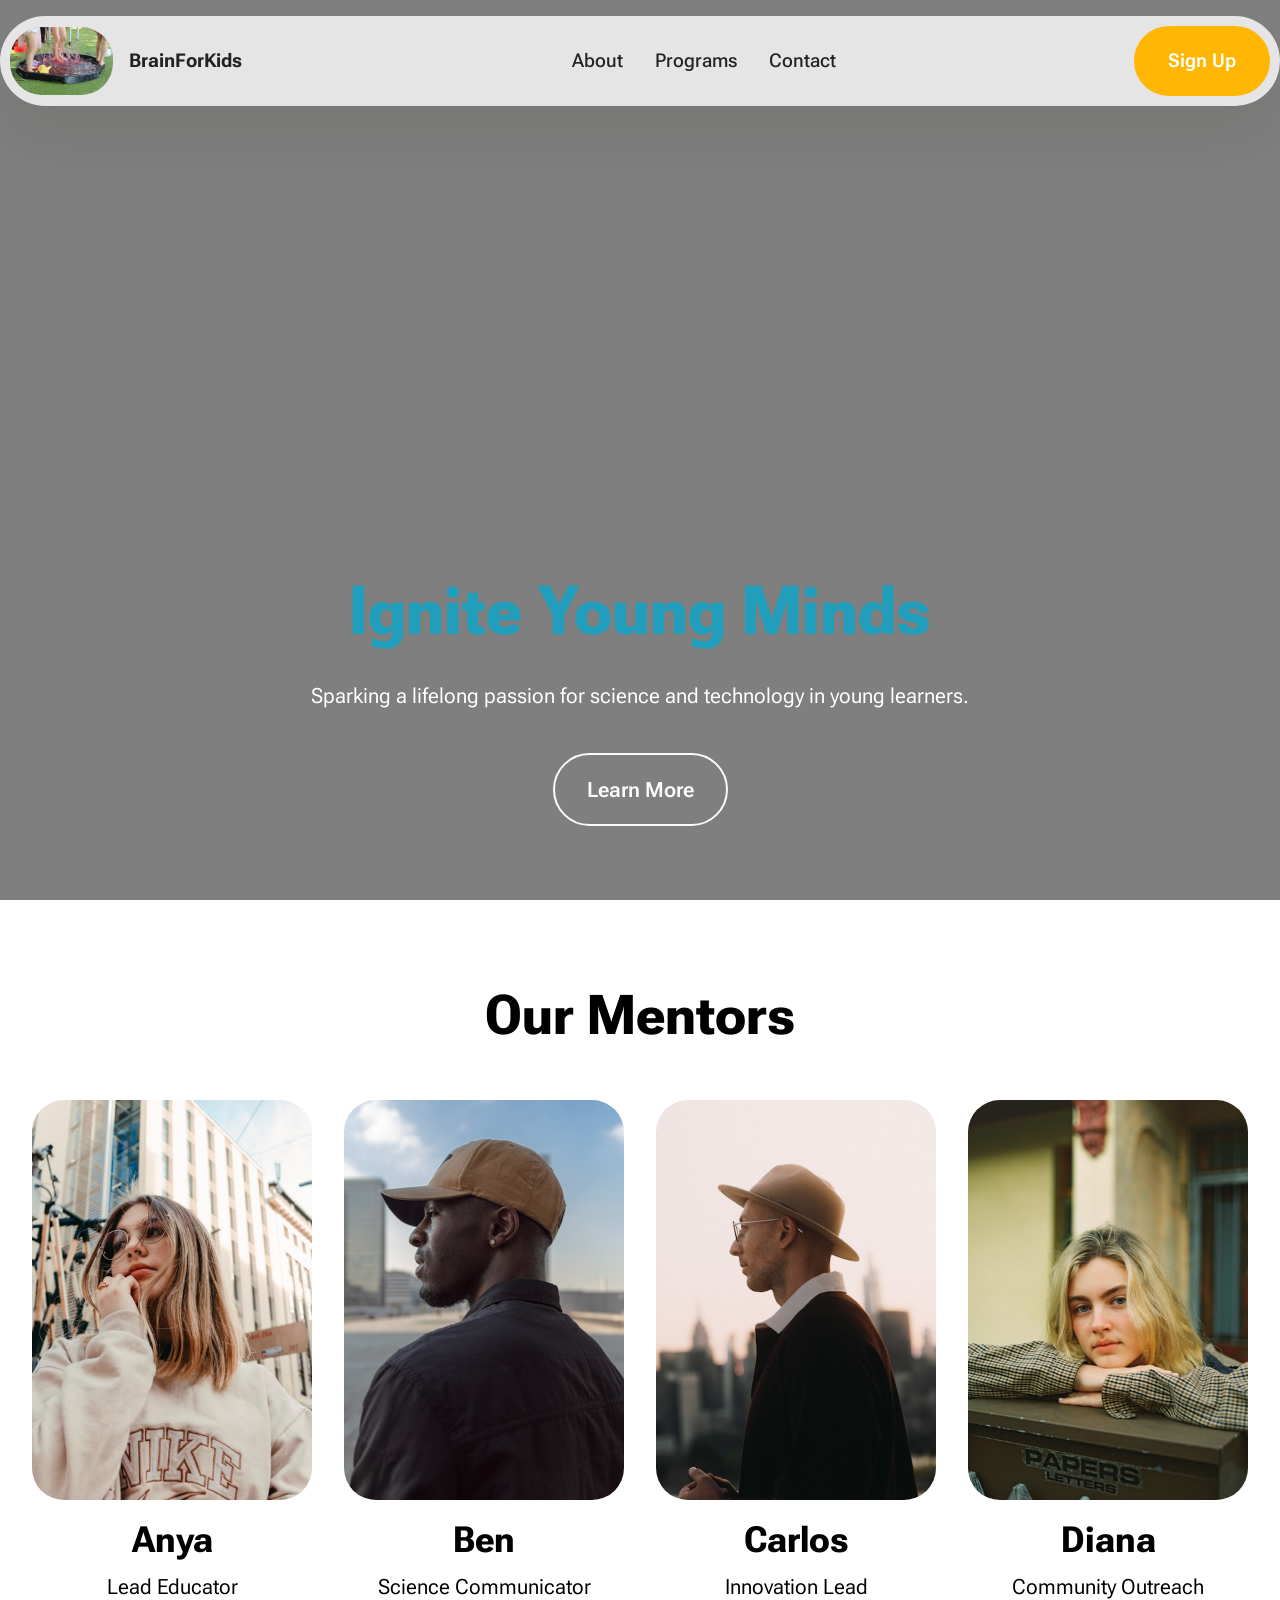
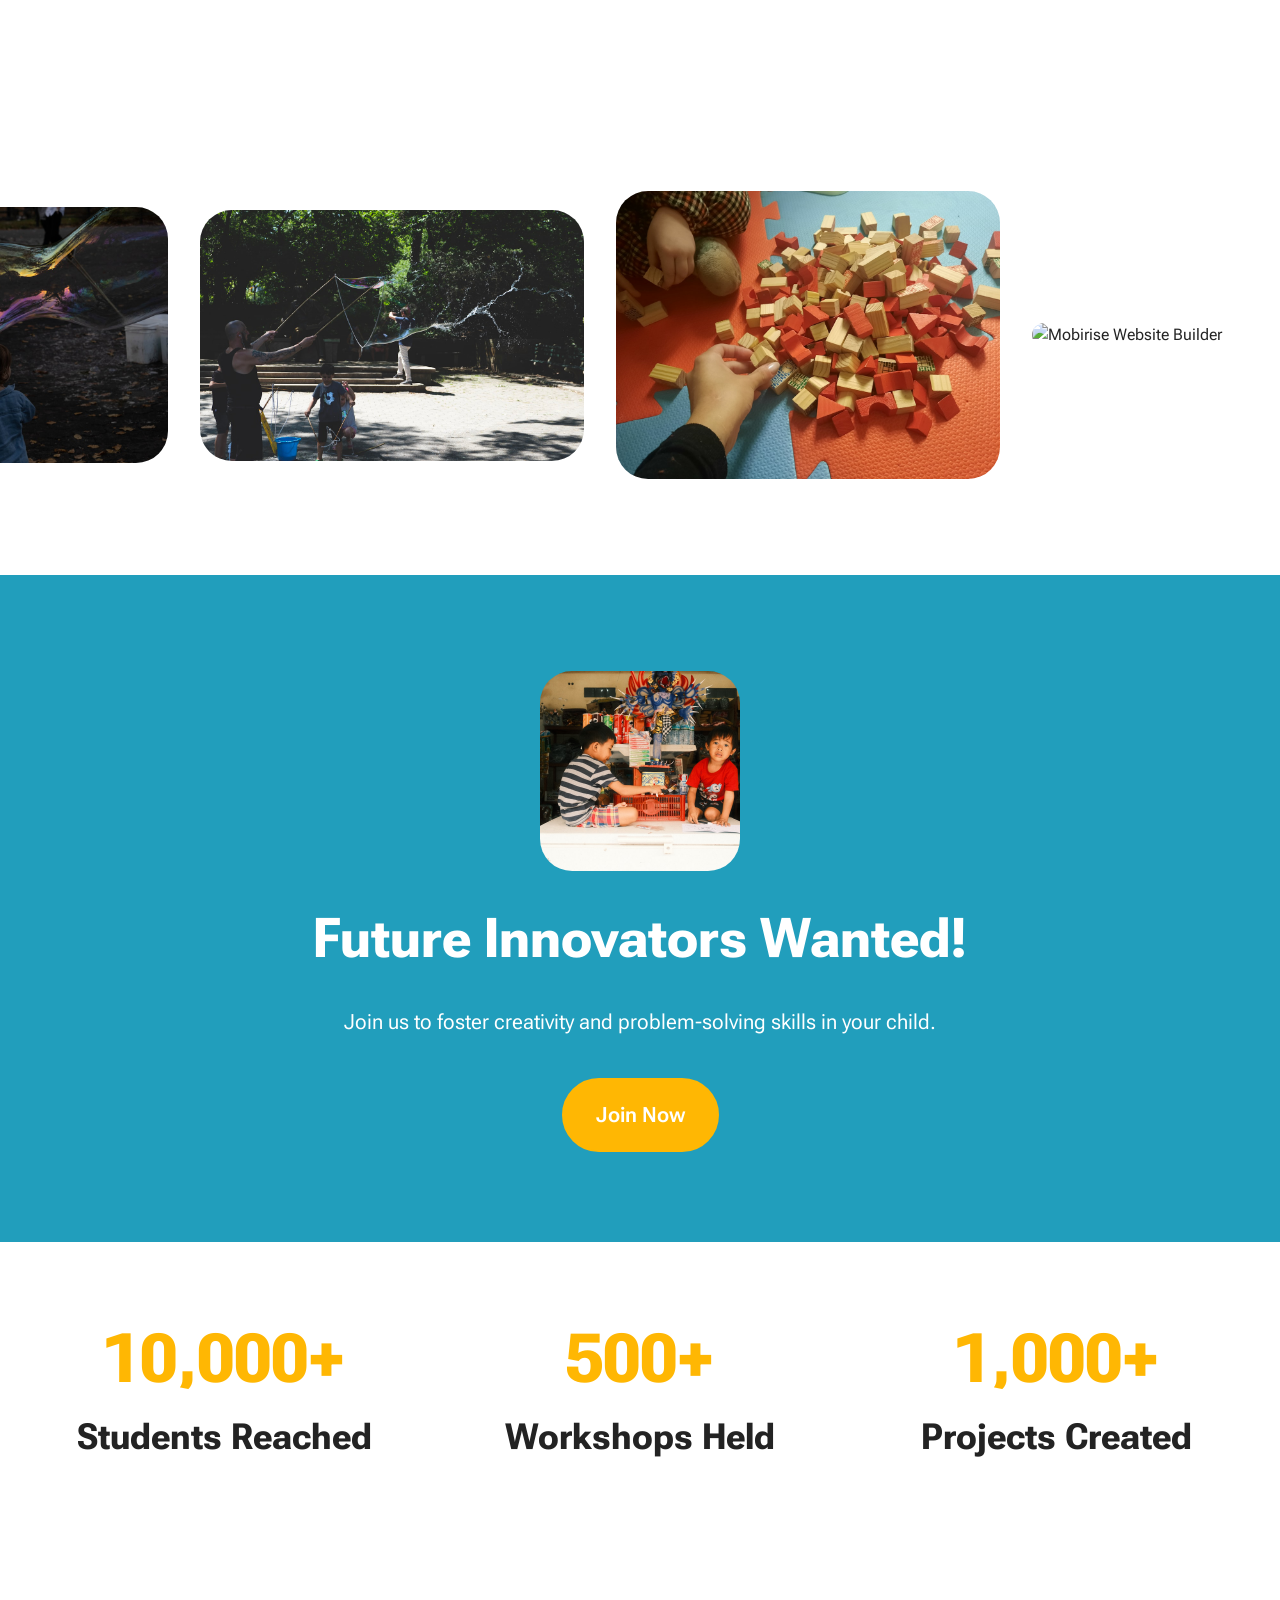
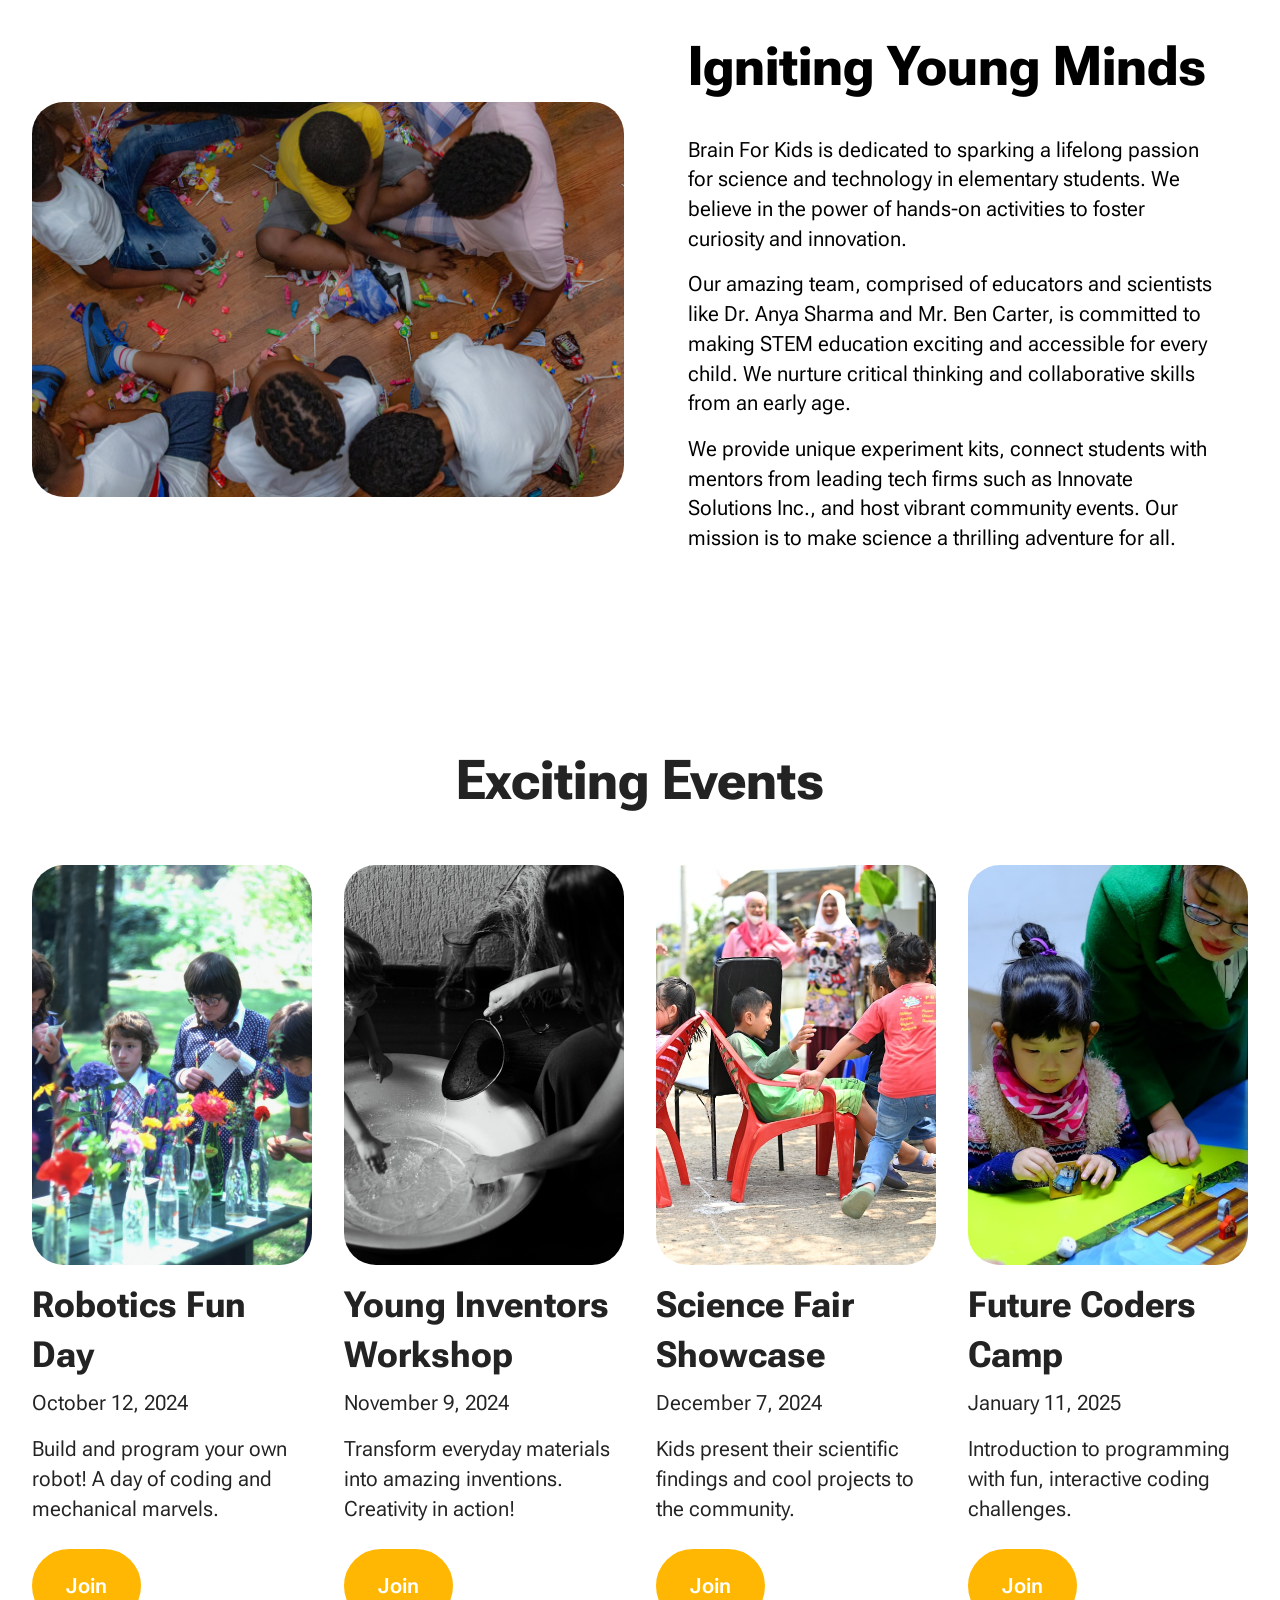
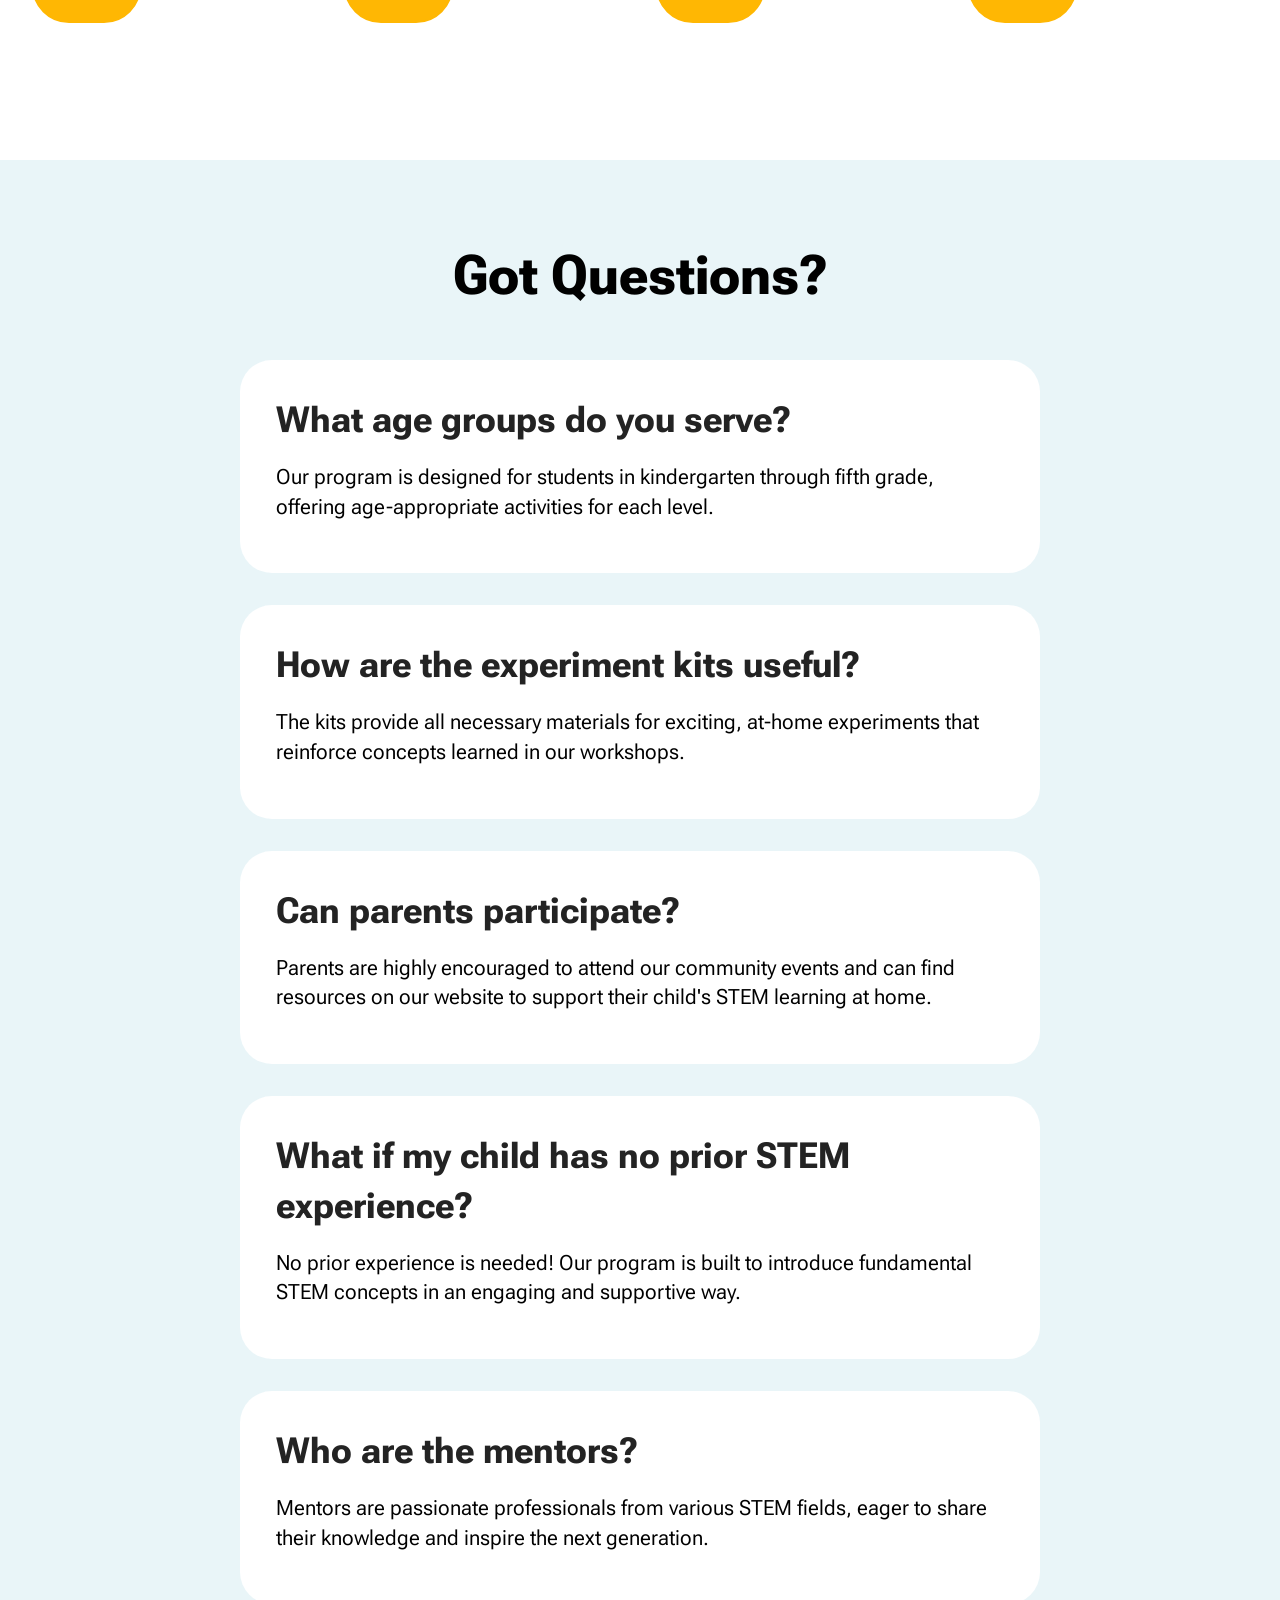
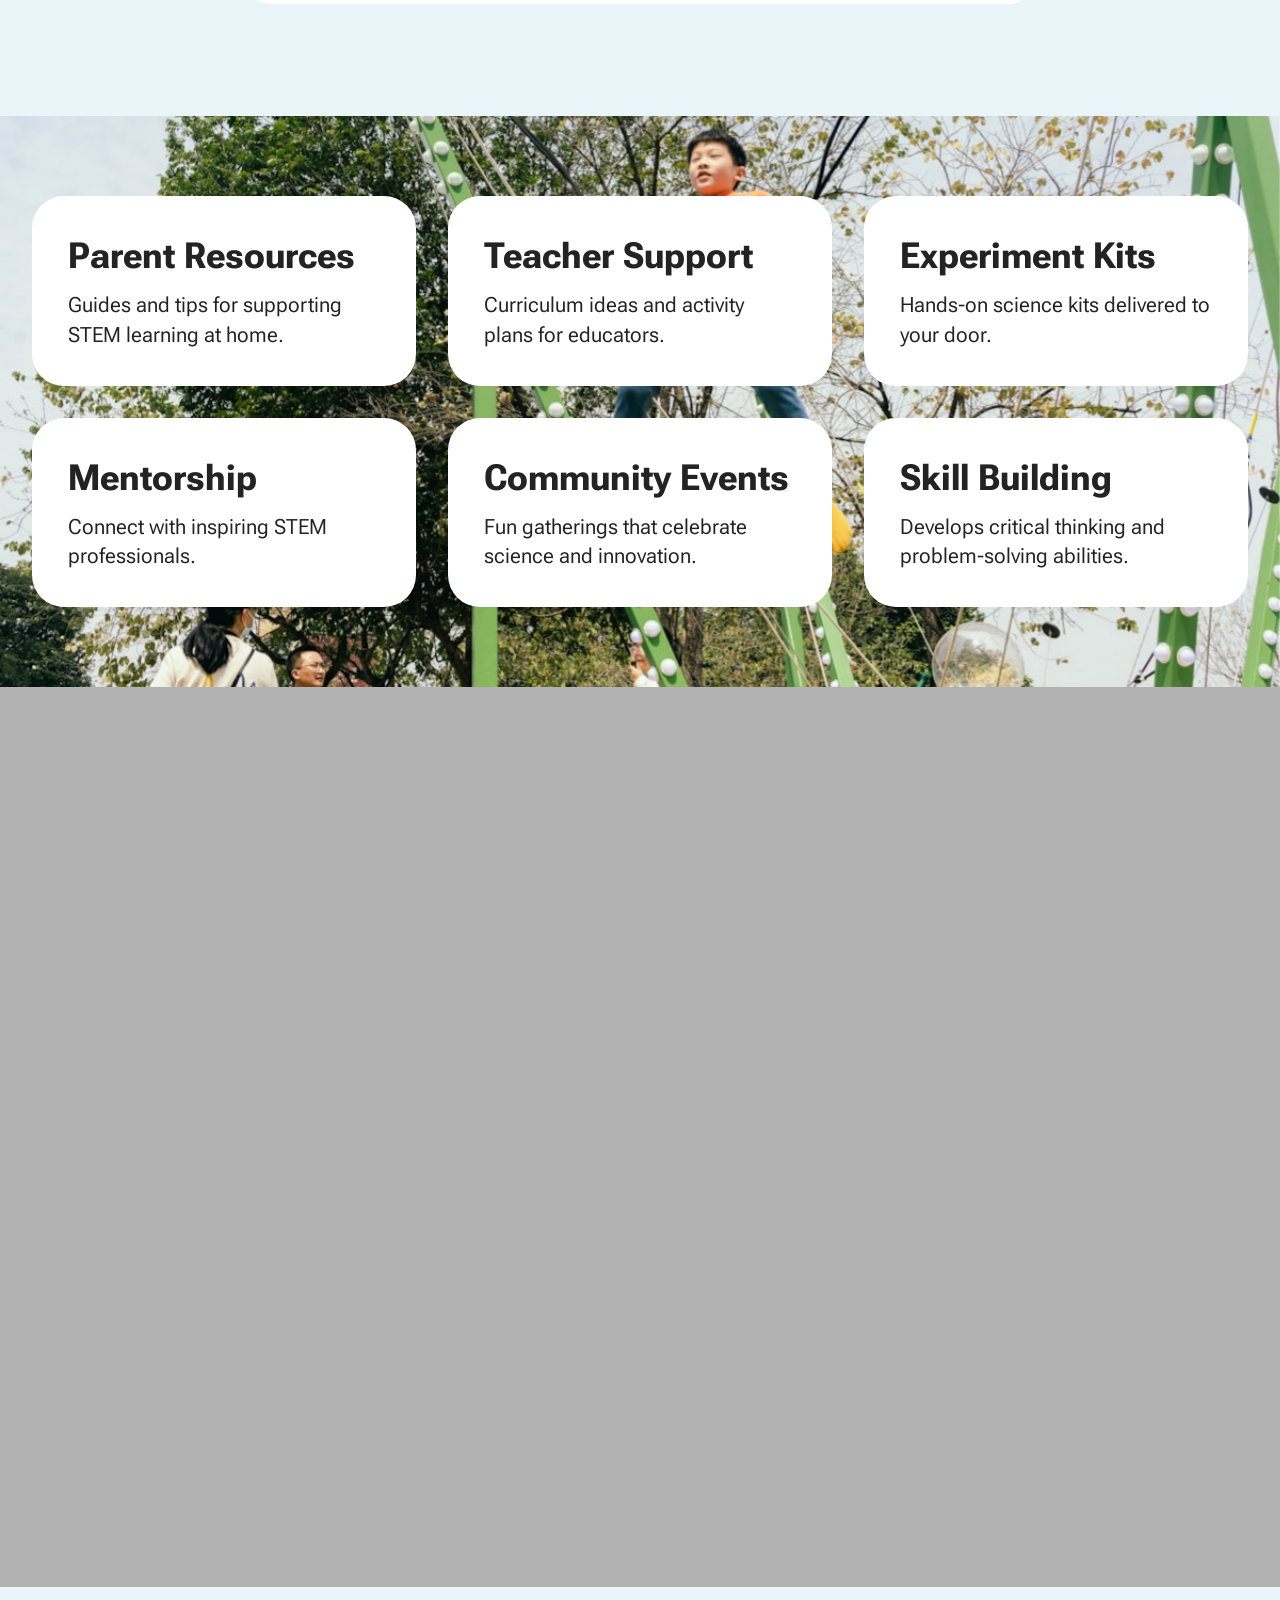
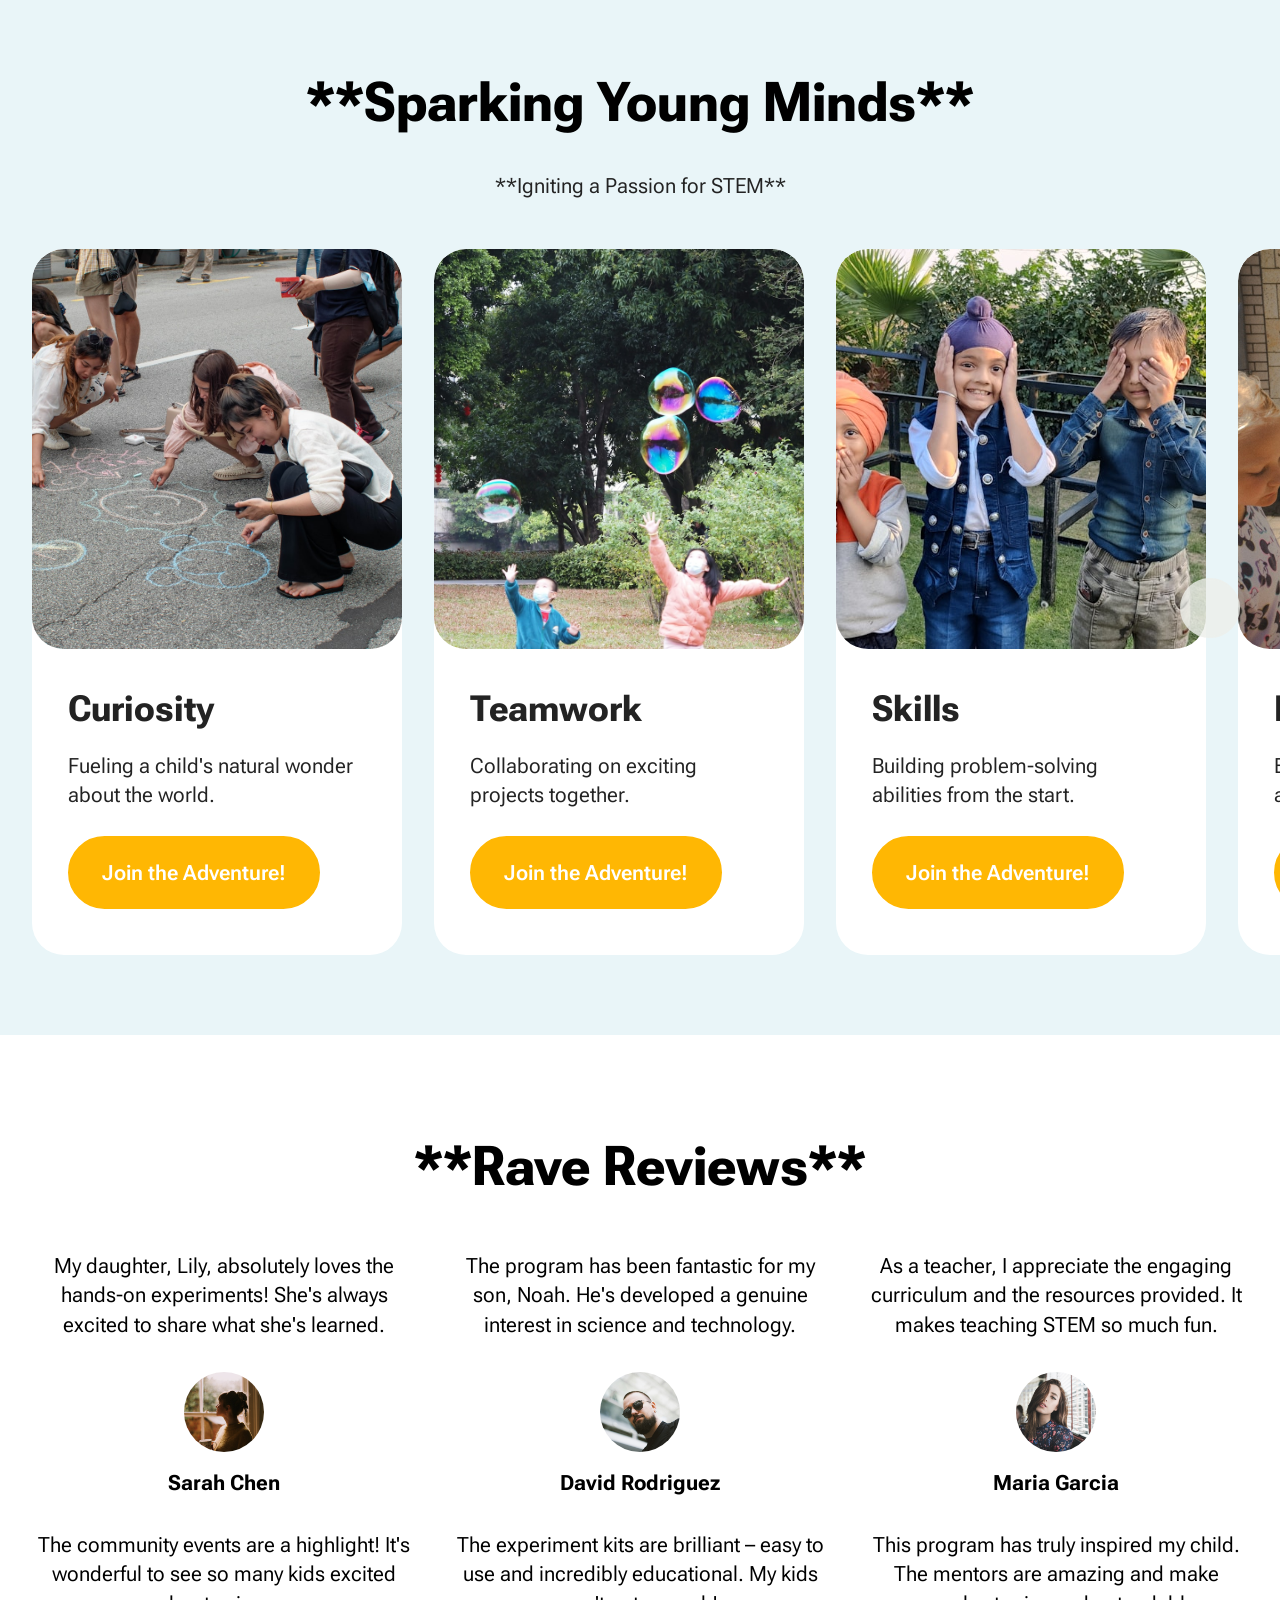
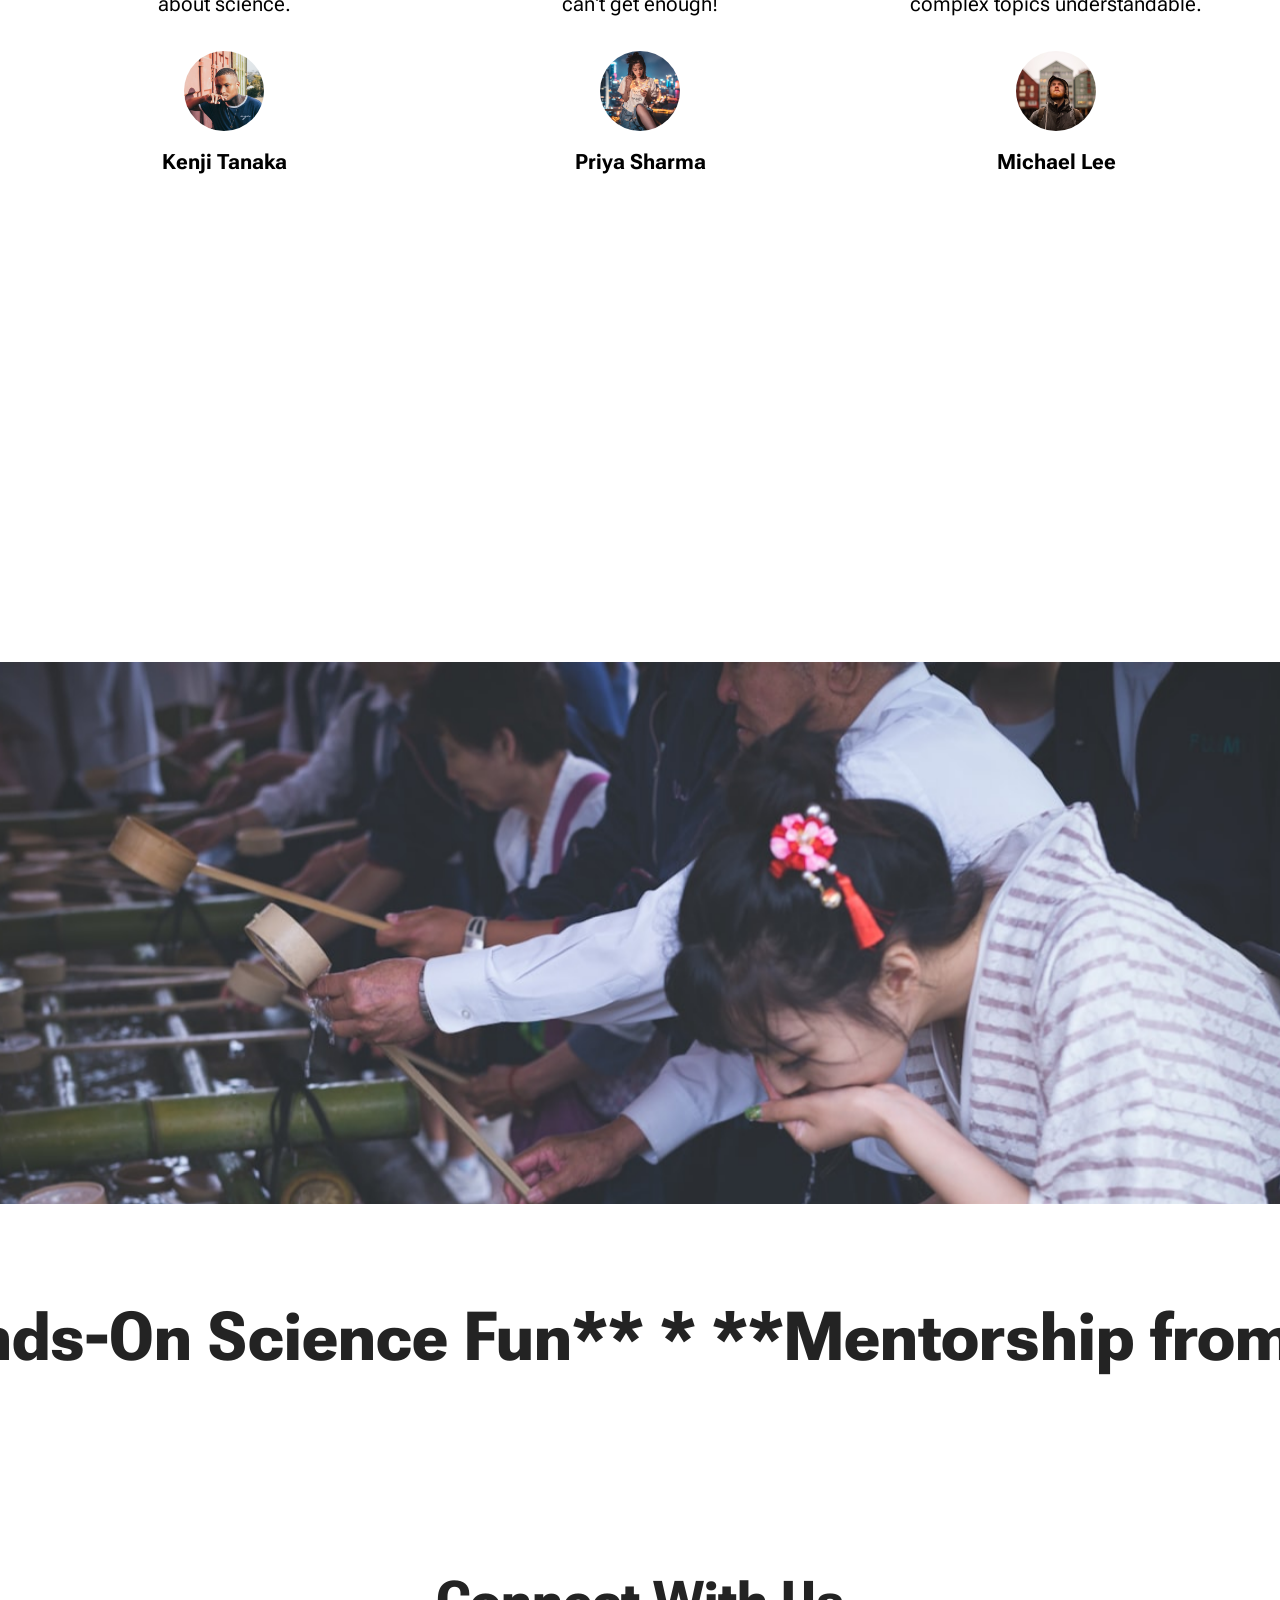
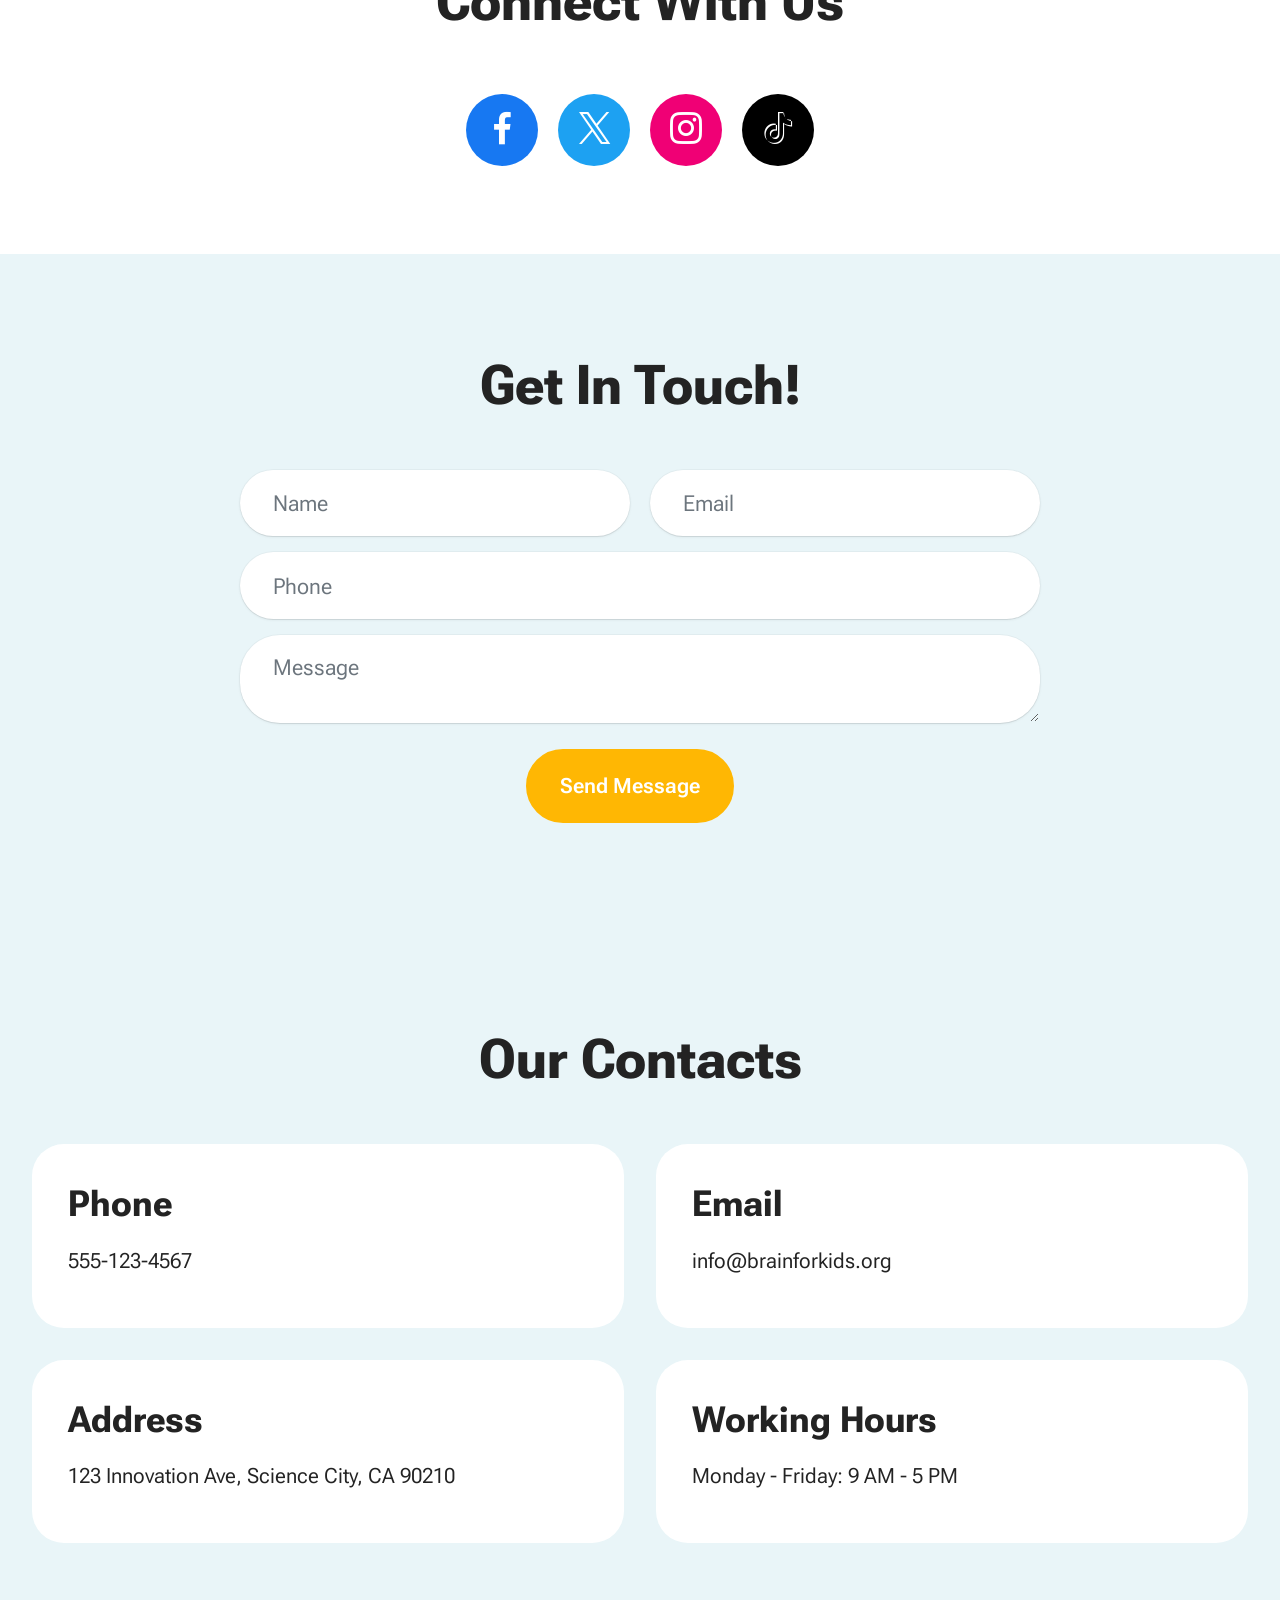
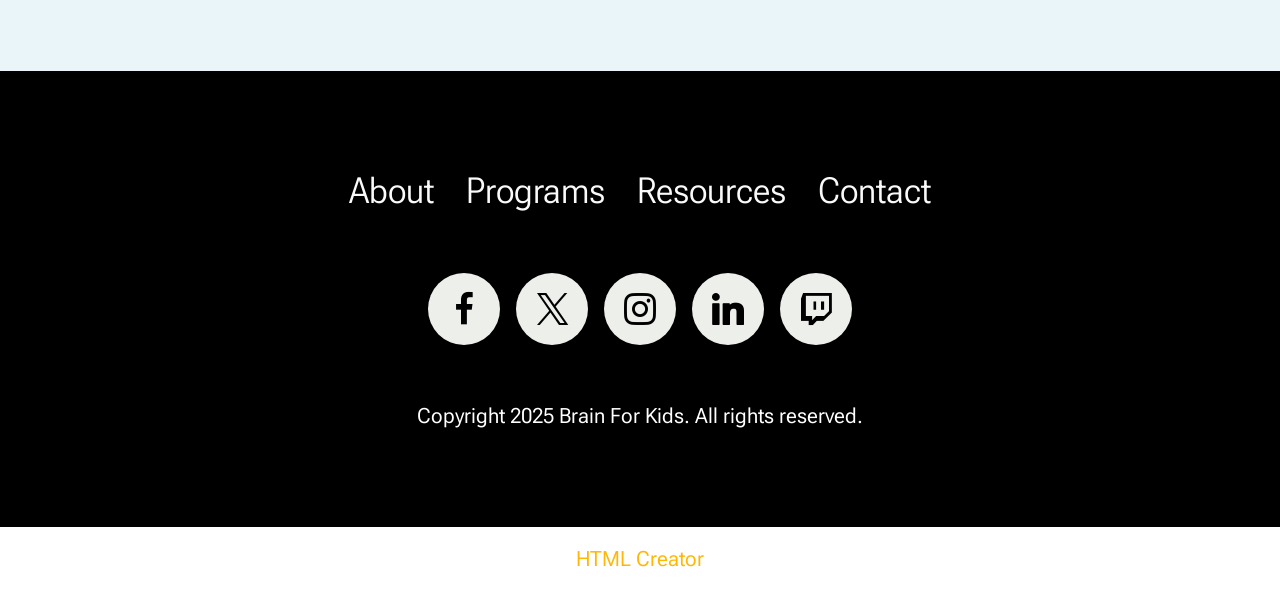
==== index.html @ 41fbe913 "Add files via upload" ====
<!DOCTYPE html>
<html  >
<head>
  <!-- Site made with Mobirise Website Builder v6.1.4, https://mobirise.com -->
  <meta charset="UTF-8">
  <meta http-equiv="X-UA-Compatible" content="IE=edge">
  <meta name="generator" content="Mobirise v6.1.4, mobirise.com">
  <meta name="viewport" content="width=device-width, initial-scale=1, minimum-scale=1">
  <link rel="shortcut icon" href="assets/images/photo-1704249087433-c26482003270.jpeg" type="image/x-icon">
  <meta name="description" content="Inspire young minds with Brain For Kids! Our nonprofit STEM program offers fun, hands-on activities and projects for elementary students. Foster curiosity, teamwork, and problem-solving skills.">
  
  
  <title>Brain For Kids: Inspiring Elementary Students with Fun STEM Programs</title>
  <link rel="stylesheet" href="assets/web/assets/mobirise-icons2/mobirise2.css">
  <link rel="stylesheet" href="assets/bootstrap/css/bootstrap.min.css">
  <link rel="stylesheet" href="assets/parallax/jarallax.css">
  <link rel="stylesheet" href="assets/dropdown/css/style.css">
  <link rel="stylesheet" href="assets/socicon/css/styles.css">
  <link rel="stylesheet" href="assets/theme/css/style.css">
  <link rel="preload" href="https://fonts.googleapis.com/css2?family=Roboto+Flex:wght@400;700&display=swap&display=swap" as="style" onload="this.onload=null;this.rel='stylesheet'">
  <noscript><link rel="stylesheet" href="https://fonts.googleapis.com/css2?family=Roboto+Flex:wght@400;700&display=swap&display=swap"></noscript>
  <link rel="preload" as="style" href="assets/mobirise/css/mbr-additional.css?v=WpdxeW"><link rel="stylesheet" href="assets/mobirise/css/mbr-additional.css?v=WpdxeW" type="text/css">

  
  
  
</head>
<body>
  
  <section data-bs-version="5.1" class="menu menu2 cid-uXuzNMG8Po" once="menu" id="menu-5-uXuzNMG8Po">
	

	<nav class="navbar navbar-dropdown navbar-fixed-top navbar-expand-lg">
		<div class="container">
			<div class="navbar-brand">
				<span class="navbar-logo">
					<a href="https://mobiri.se">
						<img src="assets/images/photo-1704249087433-c26482003270.jpeg" alt="Mobirise Website Builder" style="height: 4.3rem;">
					</a>
				</span>
				<span class="navbar-caption-wrap"><a class="navbar-caption text-black display-4" href="https://mobiri.se">BrainForKids</a></span>
			</div>
			<button class="navbar-toggler" type="button" data-toggle="collapse" data-bs-toggle="collapse" data-target="#navbarSupportedContent" data-bs-target="#navbarSupportedContent" aria-controls="navbarNavAltMarkup" aria-expanded="false" aria-label="Toggle navigation">
				<div class="hamburger">
					<span></span>
					<span></span>
					<span></span>
					<span></span>
				</div>
			</button>
			<div class="collapse navbar-collapse" id="navbarSupportedContent">
				<ul class="navbar-nav nav-dropdown" data-app-modern-menu="true"><li class="nav-item">
						<a class="nav-link link text-black display-4" href="https://mobiri.se">About</a>
					</li>
					<li class="nav-item">
						<a class="nav-link link text-black display-4" href="https://mobiri.se" aria-expanded="false">Programs</a>
					</li>
					<li class="nav-item">
						<a class="nav-link link text-black display-4" href="https://mobiri.se">Contact</a>
					</li></ul>
				
				<div class="navbar-buttons mbr-section-btn">
					<a class="btn btn-primary display-4" href="https://mobiri.se">Sign Up</a>
				</div>
			</div>
		</div>
	</nav>
</section>

<section data-bs-version="5.1" class="header18 cid-uXuzNMHhNg mbr-fullscreen" data-bg-video="https://www.youtube.com/embed/a-SPYPAedCA?autoplay=1&amp;loop=1&amp;playlist=a-SPYPAedCA&amp;t=20&amp;mute=1&amp;playsinline=1&amp;controls=0&amp;showinfo=0&amp;autohide=1&amp;allowfullscreen=true&amp;mode=transparent" id="hero-16-uXuzNMHhNg">
  

  <div class="mbr-overlay" style="opacity: 0.5; background-color: rgb(0, 0, 0);"></div>
  <div class="container-fluid">
    <div class="row">
      <div class="content-wrap col-12 col-md-12">
        <h1 class="mbr-section-title mbr-fonts-style mbr-white mb-4 display-1">
          <strong>Ignite Young Minds</strong>
        </h1>
        
        <p class="mbr-fonts-style mbr-text mbr-white mb-4 display-7">Sparking a lifelong passion for science and technology in young learners.</p>
        <div class="mbr-section-btn">
          <a class="btn btn-white-outline display-7" href="https://mobiri.se">Learn More</a>
        </div>
      </div>
    </div>
  </div>
</section>

<section data-bs-version="5.1" class="people03 cid-uXuzNMHZKq" id="team-1-uXuzNMHZKq">
    
    
    <div class="container-fluid">
        <div class="row justify-content-center">
            <div class="col-12 content-head">
                <div class="mbr-section-head mb-5">
                    <h4 class="mbr-section-title mbr-fonts-style align-center mb-0 display-2">
                        <strong>Our Mentors</strong>
                    </h4>
                    
                </div>
            </div>
        </div>
        <div class="row">
            <div class="item features-image col-12 col-md-6 col-lg-3">
                <div class="item-wrapper">
                    <div class="item-img mb-3">
                        <img src="assets/images/photo-1653953893860-b8f756596132.jpeg" alt="Mobirise Website Builder" title="">
                    </div>
                    <div class="item-content align-left">
                        <h5 class="item-title mbr-fonts-style display-5">
                            <strong>Anya</strong>
                        </h5>
                        <h6 class="item-subtitle mbr-fonts-style mb-3 display-7">Lead Educator</h6>
                        
                    </div>
                    
                </div>
            </div>
            <div class="item features-image col-12 col-md-6 col-lg-3">
                <div class="item-wrapper">
                    <div class="item-img mb-3">
                        <img src="assets/images/photo-1575846171058-979e0c211b54.jpeg" alt="Mobirise Website Builder" title="">
                    </div>
                    <div class="item-content align-left">
                        <h5 class="item-title mbr-fonts-style display-5">
                            <strong>Ben</strong>
                        </h5>
                        <h6 class="item-subtitle mbr-fonts-style mb-3 display-7">Science Communicator</h6>
                        
                    </div>
                    
                </div>
            </div>
            <div class="item features-image col-12 col-md-6 col-lg-3">
                <div class="item-wrapper">
                    <div class="item-img mb-3">
                        <img src="assets/images/photo-1658335786123-b4b2b56a8c1d.jpeg" alt="Mobirise Website Builder" title="">
                    </div>
                    <div class="item-content align-left">
                        <h5 class="item-title mbr-fonts-style display-5">
                            <strong>Carlos</strong>
                        </h5>
                        <h6 class="item-subtitle mbr-fonts-style mb-3 display-7">Innovation Lead</h6>
                        
                    </div>
                    
                </div>
            </div>
            <div class="item features-image col-12 col-md-6 col-lg-3">
                <div class="item-wrapper">
                    <div class="item-img mb-3">
                       <img src="assets/images/photo-1564972379941-fde999e14945.jpeg" alt="Mobirise Website Builder" title="" data-slide-to="3" data-bs-slide-to="3">
                    </div>
                    <div class="item-content align-left">
                        <h5 class="item-title mbr-fonts-style display-5">
                            <strong>Diana</strong>
                        </h5>
                        <h6 class="item-subtitle mbr-fonts-style mb-3 display-7">Community Outreach</h6>
                        
                    </div>
                    
                </div>
            </div>
        </div>
    </div>
</section>

<section data-bs-version="5.1" class="gallery07 cid-uXuzNMHMR7" id="gallery-14-uXuzNMHMR7">
  
  
  <div class="container-fluid gallery-wrapper">
    <div class="row justify-content-center">
      <div class="col-12 content-head">
        
      </div>
    </div>
    <div class="grid-container">
      <div class="grid-container-3 moving-left" style="transform: translate3d(-200px, 0px, 0px);">
        <div class="grid-item">
          <img src="assets/images/photo-1697088634135-fffc9edbc69f.jpeg" alt="Mobirise Website Builder">
        </div>
        <div class="grid-item">
          <img src="assets/images/photo-1570976115032-cc193703a967.jpeg" alt="Mobirise Website Builder">
        </div>
        <div class="grid-item">
          <img src="assets/images/photo-1638932717348-3b8f19865301.jpeg" alt="Mobirise Website Builder">
        </div>
        <div class="grid-item">
          <img src="https://proxy.electricblaze.com/?u=https%3A%2F%2Fimages.unsplash.com%2Fphoto-1704708798460-1c34dd8de906%3Fixid%3DM3w0Mzc5fDB8MXxzZWFyY2h8MjV8fGNoaWxkcmVuJTIwZXhwZXJpbWVudGluZ3xlbnwwfDB8fHwxNzU4NTEwNzEzfDA%26ixlib%3Drb-4.1.0%26auto%3Dformat%26fit%3Dcrop%26w%3D1200%26q%3D80&e=1762560000&s=Fi2Vg64v5FOinWvj9mkDZVbQyzAbWtenkGjZkPO-_q8" alt="Mobirise Website Builder">
        </div>
      </div>
    </div>
  </div>
</section>

<section data-bs-version="5.1" class="header12 cid-uXuzNMHaOi" id="call-to-action-8-uXuzNMHaOi">
    

    
    

    <div class="text-center container">
        <div class="row mb-4 justify-content-center">
            <div class="col-12 col-md-4">
                <img src="assets/images/photo-1748518557177-fd9ffd0df1f7.jpeg" alt="Mobirise Website Builder">
            </div>
        </div>
        <div class="row justify-content-center">
            <div class="col-md-12 content-head">
                <h1 class="mbr-section-title mbr-fonts-style mb-4 display-2">
                    <strong>Future Innovators Wanted!</strong>
                </h1>
                <p class="mbr-text mbr-fonts-style mb-4 display-7">Join us to foster creativity and problem-solving skills in your child.</p>
                <div class="mbr-section-btn mt-4">
                    <a class="btn btn-primary display-7" href="https://mobiri.se">Join Now</a>
                </div>
            </div>
        </div>
    </div>
</section>

<section data-bs-version="5.1" class="features023 cid-uXuzNMH2Ro" id="metrics-1-uXuzNMH2Ro">

    

    
    
    <div class="container">
        
        <div class="row content-row justify-content-center">
            <div class="item features-without-image col-12 col-md-6 col-lg-4 item-mb">
                <div class="item-wrapper">
                    <div class="title mb-2 mb-md-3">
                        <span class="num mbr-fonts-style display-1">
                            <strong>10,000+</strong></span>
                    </div>
                    <h4 class="card-title mbr-fonts-style display-5">
                        <strong>Students Reached</strong>
                    </h4>
                    
                </div>
            </div>
            <div class="item features-without-image col-12 col-md-6 col-lg-4 item-mb">
                <div class="item-wrapper">
                    <div class="title mb-2 mb-md-3">
                        <span class="num mbr-fonts-style display-1">
                            <strong>500+</strong></span>
                    </div>
                    <h4 class="card-title mbr-fonts-style display-5">
                        <strong>Workshops Held</strong>
                    </h4>
                    
                </div>
            </div>
            <div class="item features-without-image col-12 col-md-6 col-lg-4 item-mb">
                <div class="item-wrapper">
                    <div class="title mb-2 mb-md-3">
                        <span class="num mbr-fonts-style display-1">
                            <strong>1,000+</strong></span>
                    </div>
                    <h4 class="card-title mbr-fonts-style display-5">
                        <strong>Projects Created</strong>
                    </h4>
                    
                </div>
            </div>
        </div>
    </div>
</section>

<section data-bs-version="5.1" class="article2 cid-uXuzNMHQsf" id="about-us-2-uXuzNMHQsf">
	

	
	

	<div class="container">
		<div class="row justify-content-center">
			<div class="col-12 col-md-12 col-lg-6 image-wrapper">
				<img class="w-100" src="assets/images/photo-1565425518476-3229123699c5.jpeg" alt="Mobirise Website Builder">
			</div>
			<div class="col-12 col-md-12 col-lg">
				<div class="text-wrapper align-left">
					<h1 class="mbr-section-title mbr-fonts-style mb-4 display-2">
						<strong>Igniting Young Minds</strong>
					</h1>
					<p class="mbr-text align-left mbr-fonts-style mb-3 display-7">Brain For Kids is dedicated to sparking a lifelong passion for science and technology in elementary students. We believe in the power of hands-on activities to foster curiosity and innovation.</p>

					<p class="mbr-text align-left mbr-fonts-style mb-3 display-7">Our amazing team, comprised of educators and scientists like Dr. Anya Sharma and Mr. Ben Carter, is committed to making STEM education exciting and accessible for every child. We nurture critical thinking and collaborative skills from an early age.</p>

					<p class="mbr-text align-left mbr-fonts-style mb-3 display-7">We provide unique experiment kits, connect students with mentors from leading tech firms such as Innovate Solutions Inc., and host vibrant community events. Our mission is to make science a thrilling adventure for all.</p>

					
				</div>
			</div>
		</div>
	</div>
</section>

<section data-bs-version="5.1" class="features03 cid-uXuzNMIMsg" id="events-1-uXuzNMIMsg">
  
  
  <div class="container-fluid">
    <div class="row justify-content-center mb-5">
      <div class="col-12 content-head">
        <div class="mbr-section-head">
          <h4 class="mbr-section-title mbr-fonts-style align-center mb-0 display-2">
            <strong>Exciting Events</strong>
          </h4>
          
        </div>
      </div>
    </div>
    <div class="row">
      <div class="item features-image col-12 col-md-6 col-lg-3 active">
        <div class="item-wrapper">
          <div class="item-img mb-3">
            <img src="assets/images/photo-1727518913046-375981cf1629.jpeg" alt="Mobirise Website Builder" title="">
          </div>
          <div class="item-content align-left">
            <h5 class="item-title mbr-fonts-style mt-0 mb-2 display-5">
              <strong>Robotics Fun Day</strong>
            </h5>
            <p class="mbr-text mbr-fonts-style mb-3 display-7">October 12, 2024</p>
            <p class="mbr-text mbr-fonts-style mb-3 display-7">Build and program your own robot! A day of coding and mechanical marvels.</p>
            <div class="mbr-section-btn item-footer">
              <a href="" class="btn item-btn btn-primary display-7">Join</a>
            </div>
          </div>
        </div>
      </div>
      <div class="item features-image col-12 col-md-6 col-lg-3">
        <div class="item-wrapper">
          <div class="item-img mb-3">
            <img src="assets/images/photo-1583471258268-4c1296d4e4c7.jpeg" alt="Mobirise Website Builder" title="" data-slide-to="1" data-bs-slide-to="1">
          </div>
          <div class="item-content align-left">
            <h5 class="item-title mbr-fonts-style mb-2 mt-0 display-5">
              <strong>Young Inventors Workshop</strong>
            </h5>
            <p class="mbr-text mbr-fonts-style mb-3 display-7">November 9, 2024</p>
            <p class="mbr-text mbr-fonts-style mb-3 display-7">Transform everyday materials into amazing inventions. Creativity in action!</p>
            <div class="mbr-section-btn item-footer">
              <a href="" class="btn item-btn btn-primary display-7">Join</a>
            </div>
          </div>
        </div>
      </div>
      <div class="item features-image col-12 col-md-6 col-lg-3">
        <div class="item-wrapper">
          <div class="item-img mb-3">
            <img src="assets/images/photo-1643214410415-de1976ad74ff.jpeg" alt="Mobirise Website Builder" title="" data-slide-to="2" data-bs-slide-to="2">
          </div>
          <div class="item-content align-left">
            <h5 class="item-title mbr-fonts-style mb-2 mt-0 display-5">
              <strong>Science Fair Showcase</strong>
            </h5>
            <p class="mbr-text mbr-fonts-style mb-3 display-7">December 7, 2024</p>
            <p class="mbr-text mbr-fonts-style mb-3 display-7">Kids present their scientific findings and cool projects to the community.</p>
            <div class="mbr-section-btn item-footer">
              <a href="" class="btn item-btn btn-primary display-7">Join</a>
            </div>
          </div>
        </div>
      </div>
      <div class="item features-image col-12 col-md-6 col-lg-3">
        <div class="item-wrapper">
          <div class="item-img mb-3">
            <img src="assets/images/photo-1544772711-57da9c7368fa.jpeg" alt="Mobirise Website Builder" title="" data-slide-to="2" data-bs-slide-to="2">
          </div>
          <div class="item-content align-left">
            <h5 class="item-title mbr-fonts-style mb-2 mt-0 display-5">
              <strong>Future Coders Camp</strong>
            </h5>
            <p class="mbr-text mbr-fonts-style mb-3 display-7">January 11, 2025</p>
            <p class="mbr-text mbr-fonts-style mb-3 display-7">Introduction to programming with fun, interactive coding challenges.</p>
            <div class="mbr-section-btn item-footer">
              <a href="" class="btn item-btn btn-primary display-7">Join</a>
            </div>
          </div>
        </div>
      </div>
    </div>
  </div>
</section>

<section data-bs-version="5.1" class="list05 cid-uXuzNMI1Wz" id="faq-3-uXuzNMI1Wz">
    
    <div class="container">
        <div class="col-12 mb-5 content-head">
            <h3 class="mbr-section-title mbr-fonts-style align-center mb-0 display-2">
                <strong>Got Questions?</strong>
            </h3>
            
        </div>
        <div class="row justify-content-center ">
            <div class="col-12 col-lg-8">
                <div class="item features-without-image col-12 active">
                    <div class="item-wrapper">
                        <h5 class="mbr-card-title mbr-fonts-style mt-0 mb-3 display-5">
                            <strong>What age groups do you serve?</strong></h5>
                        <p class="mbr-text mbr-fonts-style mt-0 mb-3 display-7">Our program is designed for students in kindergarten through fifth grade, offering age-appropriate activities for each level.</p>
                    </div>
                </div>
                <div class="item features-without-image col-12">
                    <div class="item-wrapper">
                        <h5 class="mbr-card-title mbr-fonts-style mt-0 mb-3 display-5">
                            <strong>How are the experiment kits useful?</strong></h5>
                        <p class="mbr-text mbr-fonts-style mt-0 mb-3 display-7">The kits provide all necessary materials for exciting, at-home experiments that reinforce concepts learned in our workshops.</p>
                    </div>
                </div>
                <div class="item features-without-image col-12">
                    <div class="item-wrapper">
                        <h5 class="mbr-card-title mbr-fonts-style mt-0 mb-3 display-5">
                            <strong>Can parents participate?</strong></h5>
                        <p class="mbr-text mbr-fonts-style mt-0 mb-3 display-7">Parents are highly encouraged to attend our community events and can find resources on our website to support their child's STEM learning at home.</p>
                    </div>
                </div>
                <div class="item features-without-image col-12">
                  <div class="item-wrapper">
                      <h5 class="mbr-card-title mbr-fonts-style mt-0 mb-3 display-5">
                          <strong>What if my child has no prior STEM experience?</strong></h5>
                      <p class="mbr-text mbr-fonts-style mt-0 mb-3 display-7">No prior experience is needed! Our program is built to introduce fundamental STEM concepts in an engaging and supportive way.</p>
                  </div>
              </div>
              <div class="item features-without-image col-12">
                <div class="item-wrapper">
                    <h5 class="mbr-card-title mbr-fonts-style mt-0 mb-3 display-5">
                        <strong>Who are the mentors?</strong></h5>
                    <p class="mbr-text mbr-fonts-style mt-0 mb-3 display-7">Mentors are passionate professionals from various STEM fields, eager to share their knowledge and inspire the next generation.</p>
                </div>
            </div>
            </div>
        </div>
    </div>
</section>

<section data-bs-version="5.1" class="features5 cid-uXuzNMILdS mbr-parallax-background" id="features-33-uXuzNMILdS">
    

    
    
    <div class="container">
        
        <div class="row">
            <div class="item features-without-image col-12 col-md-6 col-lg-4 item-mb">
                <div class="item-wrapper">
                    <div class="card-box align-left">
                        
                        <h5 class="card-title mbr-fonts-style display-5">
                            <strong>Parent Resources</strong>
                        </h5>
                        <p class="card-text mbr-fonts-style display-7">Guides and tips for supporting STEM learning at home.</p>
                        
                    </div>
                </div>
            </div>
            <div class="item features-without-image col-12 col-md-6 col-lg-4 item-mb">
                <div class="item-wrapper">
                    <div class="card-box align-left">
                        
                        <h5 class="card-title mbr-fonts-style display-5">
                            <strong>Teacher Support</strong>
                        </h5>
                        <p class="card-text mbr-fonts-style display-7">Curriculum ideas and activity plans for educators.</p>
                        
                    </div>
                </div>
            </div>
            <div class="item features-without-image col-12 col-md-6 col-lg-4 item-mb">
                <div class="item-wrapper">
                    <div class="card-box align-left">
                        
                        <h5 class="card-title mbr-fonts-style display-5">
                            <strong>Experiment Kits</strong>
                        </h5>
                        <p class="card-text mbr-fonts-style display-7">Hands-on science kits delivered to your door.</p>
                        
                    </div>
                </div>
            </div>
            <div class="item features-without-image col-12 col-md-6 col-lg-4 item-mb">
                <div class="item-wrapper">
                    <div class="card-box align-left">
                        
                        <h5 class="card-title mbr-fonts-style display-5">
                            <strong>Mentorship</strong>
                        </h5>
                        <p class="card-text mbr-fonts-style display-7">Connect with inspiring STEM professionals.</p>
                        
                    </div>
                </div>
            </div>
            <div class="item features-without-image col-12 col-md-6 col-lg-4 item-mb">
                <div class="item-wrapper">
                    <div class="card-box align-left">
                        
                        <h5 class="card-title mbr-fonts-style display-5">
                            <strong>Community Events</strong>
                        </h5>
                        <p class="card-text mbr-fonts-style display-7">Fun gatherings that celebrate science and innovation.</p>
                        
                    </div>
                </div>
            </div>
            <div class="item features-without-image col-12 col-md-6 col-lg-4 item-mb">
                <div class="item-wrapper">
                    <div class="card-box align-left">
                        
                        <h5 class="card-title mbr-fonts-style display-5">
                            <strong>Skill Building</strong>
                        </h5>
                        <p class="card-text mbr-fonts-style display-7">Develops critical thinking and problem-solving abilities.</p>
                        
                    </div>
                </div>
            </div>
        </div>
    </div>
</section>

<section data-bs-version="5.1" class="header18 cid-uXuzNMIly0 mbr-fullscreen" data-bg-video="https://www.youtube.com/embed/LuvaQXZscUc?autoplay=1&amp;loop=1&amp;playlist=LuvaQXZscUc&amp;t=20&amp;mute=1&amp;playsinline=1&amp;controls=0&amp;showinfo=0&amp;autohide=1&amp;allowfullscreen=true&amp;mode=transparent" id="video-5-uXuzNMIly0">
  

  <div class="mbr-overlay" style="opacity: 0.3; background-color: rgb(0, 0, 0);"></div>
  <div class="container-fluid">
    <div class="row">
    </div>
  </div>
</section>

<section data-bs-version="5.1" class="features017 mbr-embla cid-uXuzNMI5mP" id="features-17-uXuzNMI5mP">
    
    
    <div class="position-relative">
        <div class="container-fluid">
            <div class="row justify-content-center">
                <div class="col-12 content-head">
                    <div class="mbr-section-head mb-5">
                        <h4 class="mbr-section-title mbr-fonts-style align-center mb-0 display-2">
                            <strong>**Sparking Young Minds**</strong>
                        </h4>
                        <h5 class="mbr-section-subtitle mbr-fonts-style align-center mb-0 mt-4 display-7">**Igniting a Passion for STEM**</h5>
                    </div>
                </div>
            </div>
        </div>

        <div class="embla" data-skip-snaps="true" data-align="center" data-contain-scroll="trimSnaps" data-auto-play-interval="5" data-draggable="true">
            <div class="embla__viewport container-fluid">
                <div class="embla__container">
                    <div class="embla__slide slider-image item active" style="margin-left: 1rem; margin-right: 1rem;">
                        <div class="slide-content">
                            <div class="item-img">
                                <div class="item-wrapper">
                                    <img src="assets/images/photo-1693626338342-9d0eb28a6b35.jpeg" alt="Mobirise Website Builder" title="" data-slide-to="1" data-bs-slide-to="1">
                                </div>
                            </div>
                            <div class="item-content">
                                <h5 class="item-title mbr-fonts-style display-5">
                                    <strong>Curiosity</strong>
                                </h5>
                                
                                <p class="mbr-text mbr-fonts-style mt-3 display-7">Fueling a child's natural wonder about the world.</p>
                            </div>

                            <div class="mbr-section-btn item-footer mt-2">
                                <a href="" class="btn item-btn btn-primary display-7" target="_blank">Join the Adventure!</a>
                            </div>
                        </div>
                    </div>
                    <div class="embla__slide slider-image item" style="margin-left: 1rem; margin-right: 1rem;">
                        <div class="slide-content">
                            <div class="item-img">
                                <div class="item-wrapper">
                                    <img src="assets/images/photo-1676292510113-4d583a34d005.jpeg" alt="Mobirise Website Builder" title="" data-slide-to="2" data-bs-slide-to="2">
                                </div>
                            </div>
                            <div class="item-content">
                                <h5 class="item-title mbr-fonts-style display-5">
                                    <strong>Teamwork</strong>
                                </h5>
                                
                                <p class="mbr-text mbr-fonts-style mt-3 display-7">Collaborating on exciting projects together.</p>
                            </div>
                            <div class="mbr-section-btn item-footer mt-2">
                                <a href="" class="btn item-btn btn-primary display-7" target="_blank">Join the Adventure!</a>
                            </div>
                        </div>
                    </div>
                    <div class="embla__slide slider-image item" style="margin-left: 1rem; margin-right: 1rem;">
                        <div class="slide-content">
                            <div class="item-img">
                                <div class="item-wrapper">
                                    <img src="assets/images/photo-1640544634610-fac94ff37c21.jpeg" alt="Mobirise Website Builder" title="" data-slide-to="3" data-bs-slide-to="3">
                                </div>
                            </div>
                            <div class="item-content">
                                <h5 class="item-title mbr-fonts-style display-5">
                                    <strong>Skills</strong>
                                </h5>
                                
                                <p class="mbr-text mbr-fonts-style mt-3 display-7">Building problem-solving abilities from the start.</p>
                            </div>
                            <div class="mbr-section-btn item-footer mt-2">
                                <a href="" class="btn item-btn btn-primary display-7" target="_blank">Join the Adventure!</a>
                            </div>
                        </div>
                    </div>
                    <div class="embla__slide slider-image item" style="margin-left: 1rem; margin-right: 1rem;">
                        <div class="slide-content">
                            <div class="item-img">
                                <div class="item-wrapper">
                                    <img src="assets/images/photo-1725645580218-69de37bd12a3.jpeg" alt="Mobirise Website Builder" title="" data-slide-to="4" data-bs-slide-to="4">
                                </div>
                            </div>
                            <div class="item-content">
                                <h5 class="item-title mbr-fonts-style display-5">
                                    <strong>Innovation</strong>
                                </h5>
                                
                                <p class="mbr-text mbr-fonts-style mt-3 display-7">Encouraging creative thinking and new ideas.</p>
                            </div>
                            <div class="mbr-section-btn item-footer mt-2">
                                <a href="" class="btn item-btn btn-primary display-7" target="_blank">Join the Adventure!</a>
                            </div>
                        </div>
                    </div>
                    <div class="embla__slide slider-image item" style="margin-left: 1rem; margin-right: 1rem;">
                        <div class="slide-content">
                            <div class="item-img">
                                <div class="item-wrapper">
                                    <img src="assets/images/photo-1615909340810-3ec0e50f9e4d.jpeg" alt="Mobirise Website Builder" title="" data-slide-to="5" data-bs-slide-to="5">
                                </div>
                            </div>
                            <div class="item-content">
                                <h5 class="item-title mbr-fonts-style display-5">
                                    <strong>Accessibility</strong>
                                </h5>
                                
                                <p class="mbr-text mbr-fonts-style mt-3 display-7">Making science exciting and available to every child.</p>
                            </div>
                            <div class="mbr-section-btn item-footer mt-2">
                                <a href="" class="btn item-btn btn-primary display-7" target="_blank">Join the Adventure!</a>
                            </div>
                        </div>
                    </div>
                </div>
            </div>
            <button class="embla__button embla__button--prev">
                <span class="mobi-mbri mobi-mbri-arrow-prev mbr-iconfont" aria-hidden="true"></span>
                <span class="sr-only visually-hidden visually-hidden">Previous</span>
            </button>
            <button class="embla__button embla__button--next">
                <span class="mobi-mbri mobi-mbri-arrow-next mbr-iconfont" aria-hidden="true"></span>
                <span class="sr-only visually-hidden visually-hidden">Next</span>
            </button>
        </div>
    </div>
</section>

<section data-bs-version="5.1" class="people05 cid-uXuzNMJMRY" id="testimonials-5-uXuzNMJMRY">
	

	
	
	<div class="container">
		<div class="row mb-5 justify-content-center">
			<div class="col-12 mb-0 content-head">
				<h3 class="mbr-section-title mbr-fonts-style align-center mb-0 display-2">
					<strong>**Rave Reviews**</strong>
				</h3>
				
			</div>
		</div>
		<div class="row">
			<div class="item features-without-image col-12 col-md-6 col-lg-4 active">
				<div class="item-wrapper">
					<div class="card-box align-left">
						<p class="card-text mbr-fonts-style display-7">My daughter, Lily, absolutely loves the hands-on experiments! She's always excited to share what she's learned.</p>
						<div class="img-wrapper mt-4 mb-3">
							<img src="assets/images/photo-1545386673-7723f55e5490.jpeg" alt="" data-slide-to="0" data-bs-slide-to="0">
						</div>
						<h5 class="card-title mbr-fonts-style display-7">
							<strong>Sarah Chen</strong>
						</h5>
					</div>
				</div>
			</div>
			<div class="item features-without-image col-12 col-md-6 col-lg-4">
				<div class="item-wrapper">
					<div class="card-box align-left">
						<p class="card-text mbr-fonts-style display-7">The program has been fantastic for my son, Noah. He's developed a genuine interest in science and technology.</p>
						<div class="img-wrapper mt-4 mb-3">
							<img src="assets/images/photo-1563170423-18f482d82cc8.jpeg" data-slide-to="1" data-bs-slide-to="1" alt="">
						</div>
						<h5 class="card-title mbr-fonts-style display-7">
							<strong>David Rodriguez</strong>
						</h5>
					</div>
				</div>
			</div>
			<div class="item features-without-image col-12 col-md-6 col-lg-4">
				<div class="item-wrapper">
					<div class="card-box align-left">
						<p class="card-text mbr-fonts-style display-7">As a teacher, I appreciate the engaging curriculum and the resources provided. It makes teaching STEM so much fun.</p>
						<div class="img-wrapper mt-4 mb-3">
							<img src="assets/images/photo-1546919057-eae69a7a3c35.jpeg" data-slide-to="2" data-bs-slide-to="2" alt="">
						</div>
						<h5 class="card-title mbr-fonts-style display-7">
							<strong>Maria Garcia</strong>
						</h5>
					</div>
				</div>
			</div>
			<div class="item features-without-image col-12 col-md-6 col-lg-4">
				<div class="item-wrapper">
					<div class="card-box align-left">
						<p class="card-text mbr-fonts-style display-7">The community events are a highlight! It's wonderful to see so many kids excited about science.</p>
						<div class="img-wrapper mt-4 mb-3">
							<img src="assets/images/photo-1535026406642-530e01750ad7.jpeg" data-slide-to="4" data-bs-slide-to="4" alt="">
						</div>
						<h5 class="card-title mbr-fonts-style display-7">
							<strong>Kenji Tanaka</strong>
						</h5>
					</div>
				</div>
			</div>
			<div class="item features-without-image col-12 col-md-6 col-lg-4">
				<div class="item-wrapper">
					<div class="card-box align-left">
						<p class="card-text mbr-fonts-style display-7">The experiment kits are brilliant – easy to use and incredibly educational. My kids can't get enough!</p>
						<div class="img-wrapper mt-4 mb-3">
							<img src="assets/images/photo-1535704882196-765e5fc62a53.jpeg" data-slide-to="6" data-bs-slide-to="6" alt="">
						</div>
						<h5 class="card-title mbr-fonts-style display-7">
							<strong>Priya Sharma</strong>
						</h5>
					</div>
				</div>
			</div>
			<div class="item features-without-image col-12 col-md-6 col-lg-4">
				<div class="item-wrapper">
					<div class="card-box align-left">
						<p class="card-text mbr-fonts-style display-7">This program has truly inspired my child. The mentors are amazing and make complex topics understandable.</p>
						<div class="img-wrapper mt-4 mb-3">
							<img src="assets/images/photo-1662795854059-547d94855285.jpeg" data-slide-to="7" data-bs-slide-to="7" alt="">
						</div>
						<h5 class="card-title mbr-fonts-style display-7">
							<strong>Michael Lee</strong>
						</h5>
					</div>
				</div>
			</div>
		</div>
	</div>
</section>

<section data-bs-version="5.1" class="image02 cid-uXuzNMJ3P8 mbr-fullscreen mbr-parallax-background" id="image-13-uXuzNMJ3P8">
    
    
    <div class="container">
        <div class="row"></div>
    </div>
</section>

<section data-bs-version="5.1" class="gallery10 cid-uXuzNMJuxZ" id="features-69-uXuzNMJuxZ">
  


  <div class="container-fluid">

      <div class="loop-container">
        <div class="item display-1" data-linewords="**Hands-On Science Fun** * **Mentorship from Experts** * " data-direction="-1" data-speed="0.05">☁️ Best offers ☁️ Free delivery ☁️ Perfect design ☁️ Comfort ☁️ Support 24/7 ☁️ Vibes</div>

        <div class="item display-1" data-linewords="**Hands-On Science Fun** * **Mentorship from Experts** * " data-direction="-1" data-speed="0.05">☁️ Best offers ☁️ Free delivery ☁️ Perfect design ☁️ Comfort ☁️ Support 24/7 ☁️ Vibes</div>
      </div>
    
  </div>
</section>

<section data-bs-version="5.1" class="social4 cid-uXuzNMJSXJ" id="follow-us-1-uXuzNMJSXJ">
    
    
    

    <div class="container">
        <div class="media-container-row">
            <div class="col-12">
                <h3 class="mbr-section-title align-center mb-5 mbr-fonts-style display-2">
                    <strong>Connect With Us</strong>
                </h3>
                <div class="social-list align-center">
                    <a class="iconfont-wrapper bg-facebook m-2 " target="_blank" href="https://mobiri.se">
                        <span class="socicon-facebook socicon"></span>
                    </a>
                    <a class="iconfont-wrapper bg-twitter m-2" href="https://mobiri.se" target="_blank">
                        <span class="socicon-twitter socicon"></span>
                    </a>
                    <a class="iconfont-wrapper bg-instagram m-2" href="https://mobiri.se" target="_blank">
                        <span class="socicon-instagram socicon"></span>
                    </a>
                    
                    
                    
                    
                    
                    <a class="iconfont-wrapper bg-tiktok m-2" href="https://mobiri.se" target="_blank">
                        <span class="socicon-tiktok socicon"></span>
                    </a>
                    
                    
                </div>
            </div>
        </div>
    </div>
</section>

<section data-bs-version="5.1" class="form5 cid-uXuzNMJjBE" id="contact-form-3-uXuzNMJjBE">
    
    
    <div class="container">
        <div class="row justify-content-center">
            <div class="col-12 content-head">
                <div class="mbr-section-head mb-5">
                    <h3 class="mbr-section-title mbr-fonts-style align-center mb-0 display-2">
                        <strong>Get In Touch!</strong>
                    </h3>
                    
                </div>
            </div>
        </div>
        <div class="row justify-content-center">
            <div class="col-lg-8 mx-auto mbr-form" data-form-type="formoid">
                <form action="https://mobirise.eu/" method="POST" class="mbr-form form-with-styler" data-form-title="Form Name"><input type="hidden" name="email" data-form-email="true" value="2bdlnTp8+SfFNFLQgVkoNZ9Ql49dlAi9quhilWbNu3qTNWeMI1CYiZd2lHJigJmJZi0t3VoH0zfrGHvkesZ6IE+AHUvLfEvD+L9t9hibem945rsF7GaoVt8n6D2pTSTE">
                    <div class="row">
                        <div hidden="hidden" data-form-alert="" class="alert alert-success col-12">Thanks for filling out the form!</div>
                        <div hidden="hidden" data-form-alert-danger="" class="alert alert-danger col-12">
                            Oops...! some problem!
                        </div>
                    </div>
                    <div class="dragArea row">
                        <div class="col-md col-sm-12 form-group mb-3" data-for="name">
                            <input type="text" name="name" placeholder="Name" data-form-field="name" class="form-control" value="" id="name-contact-form-3-uXuzNMJjBE">
                        </div>
                        <div class="col-md col-sm-12 form-group mb-3" data-for="email">
                            <input type="email" name="email" placeholder="Email" data-form-field="email" class="form-control" value="" id="email-contact-form-3-uXuzNMJjBE">
                        </div>
                        <div class="col-12 form-group mb-3 mb-3" data-for="url">
                            <input type="url" name="url" placeholder="Phone" data-form-field="url" class="form-control" value="" id="url-contact-form-3-uXuzNMJjBE">
                        </div>
                        <div class="col-12 form-group mb-3" data-for="textarea">
                            <textarea name="textarea" placeholder="Message" data-form-field="textarea" class="form-control" id="textarea-contact-form-3-uXuzNMJjBE"></textarea>
                        </div>
                        <div class="col-lg-12 col-md-12 col-sm-12 align-center mbr-section-btn">
                            <button type="submit" class="btn btn-primary display-7">Send Message</button>
                        </div>
                    </div>
                </form>
            </div>
        </div>
    </div>
</section>

<section data-bs-version="5.1" class="contacts01 cid-uXuzNMKoUB" id="contacts-1-uXuzNMKoUB">
    

    
    
    <div class="container">
        <div class="row justify-content-center">
            <div class="col-12 content-head">
                <div class="mbr-section-head mb-5">
                    <h3 class="mbr-section-title mbr-fonts-style align-center mb-0 display-2">
                        <strong>Our Contacts</strong>
                    </h3>
                    
                </div>
            </div>
        </div>
        <div class="row">
            <div class="item features-without-image col-12 col-md-6 active">
                <div class="item-wrapper">
                    <div class="text-wrapper">
                        <h6 class="card-title mbr-fonts-style mb-3 display-5">
                            <strong>Phone</strong>
                        </h6>
                        <p class="mbr-text mbr-fonts-style display-7">
                            <a href="tel:555-123-4567" class="text-black">555-123-4567</a>
                        </p>
                    </div>
                </div>
            </div>
            <div class="item features-without-image col-12 col-md-6">
                <div class="item-wrapper">
                    <div class="text-wrapper">
                        <h6 class="card-title mbr-fonts-style mb-3 display-5">
                            <strong>Email</strong>
                        </h6>
                        <p class="mbr-text mbr-fonts-style display-7">
                            <a href="mailto:info@brainforkids.org" class="text-black">info@brainforkids.org</a>
                        </p>
                    </div>
                </div>
            </div>
            <div class="item features-without-image col-12 col-md-6">
                <div class="item-wrapper">
                    <div class="text-wrapper">
                        <h6 class="card-title mbr-fonts-style mb-3 display-5">
                            <strong>Address</strong>
                        </h6>
                        <p class="mbr-text mbr-fonts-style display-7">123 Innovation Ave, Science City, CA 90210</p>
                    </div>
                </div>
            </div>
            <div class="item features-without-image col-12 col-md-6">
                <div class="item-wrapper">
                    <div class="text-wrapper">
                        <h6 class="card-title mbr-fonts-style mb-3 display-5">
                            <strong>Working Hours</strong>
                        </h6>
                        <p class="mbr-text mbr-fonts-style display-7">Monday - Friday: 9 AM - 5 PM</p>
                    </div>
                </div>
            </div>
        </div>
    </div>
</section>

<section data-bs-version="5.1" class="footer3 cid-uXuzNMKMUH" once="footers" id="footer-3-uXuzNMKMUH">

        

    

    <div class="container">
        <div class="row">
            <div class="row-links">
                <ul class="header-menu">
                  
                  
                  
                  
                <li class="header-menu-item mbr-fonts-style display-5">
                    <a href="#" class="text-white">About</a>
                  </li><li class="header-menu-item mbr-fonts-style display-5">
                    <a href="#" class="text-white">Programs</a>
                  </li><li class="header-menu-item mbr-fonts-style display-5">
                    <a href="#" class="text-white">Resources</a>
                  </li><li class="header-menu-item mbr-fonts-style display-5">
                    <a href="#" class="text-white">Contact</a>
                  </li></ul>
              </div>

            <div class="col-12 mt-4">
                <div class="social-row">
                    <div class="soc-item">
                        <a href="https://mobiri.se/" target="_blank">
                            <span class="mbr-iconfont socicon socicon-facebook display-7"></span>
                        </a>
                    </div>
                    <div class="soc-item">
                        <a href="https://mobiri.se/" target="_blank">
                            <span class="mbr-iconfont socicon-twitter socicon"></span>
                        </a>
                    </div>
                    <div class="soc-item">
                        <a href="https://mobiri.se/" target="_blank">
                            <span class="mbr-iconfont socicon-instagram socicon"></span>
                        </a>
                    </div>
                    <div class="soc-item">
                        <a href="https://mobiri.se/" target="_blank">
                            <span class="mbr-iconfont socicon socicon-linkedin"></span>
                        </a>
                    </div>
                    <div class="soc-item">
                        <a href="https://mobiri.se/" target="_blank">
                            <span class="mbr-iconfont socicon socicon-twitch"></span>
                        </a>
                    </div>
                </div>
            </div>
            <div class="col-12 mt-5">
                <p class="mbr-fonts-style copyright display-7">Copyright 2025 Brain For Kids. All rights reserved.</p>
            </div>
        </div>
    </div>
</section><section class="display-7" style="padding: 0;align-items: center;justify-content: center;flex-wrap: wrap;    align-content: center;display: flex;position: relative;height: 4rem;"><a href="https://mobiri.se/4223311" style="flex: 1 1;height: 4rem;position: absolute;width: 100%;z-index: 1;"><img alt="" style="height: 4rem;" src="[data-uri]"></a><p style="margin: 0;text-align: center;" class="display-7">&#8204;</p><a style="z-index:1" href="https://mobirise.com/html-builder.html">HTML Creator</a></section><script src="assets/bootstrap/js/bootstrap.bundle.min.js"></script>  <script src="assets/parallax/jarallax.js"></script>  <script src="assets/smoothscroll/smooth-scroll.js"></script>  <script src="assets/ytplayer/index.js"></script>  <script src="assets/dropdown/js/navbar-dropdown.js"></script>  <script src="assets/vimeoplayer/player.js"></script>  <script src="assets/scrollgallery/scroll-gallery.js"></script>  <script src="assets/embla/embla.min.js"></script>  <script src="assets/embla/script.js"></script>  <script src="assets/theme/js/script.js"></script>  <script src="assets/formoid/formoid.min.js"></script>  
  
  
</body>
</html>
---- assets/parallax/jarallax.css ----
.jarallax {
    position: relative;
    z-index: 0;
}
.jarallax > .jarallax-img {
    position: absolute;
    object-fit: cover;
    /* support for plugin https://github.com/bfred-it/object-fit-images */
    font-family: 'object-fit: cover;';
    top: 0;
    left: 0;
    width: 100%;
    height: 100%;
    z-index: -1;
}
---- assets/dropdown/css/style.css ----
.navbar-dropdown {
  left: 0;
  padding: 0;
  position: absolute;
  right: 0;
  top: 0;
  transition: all 0.45s ease;
  z-index: 1030;
  background: #282828; }
  .navbar-dropdown .navbar-logo {
    margin-right: 0.8rem;
    transition: margin 0.3s ease-in-out;
    vertical-align: middle; }
    .navbar-dropdown .navbar-logo img {
      height: 3.125rem;
      transition: all 0.3s ease-in-out; }
    .navbar-dropdown .navbar-logo.mbr-iconfont {
      font-size: 3.125rem;
      line-height: 3.125rem; }
  .navbar-dropdown .navbar-caption {
    font-weight: 700;
    white-space: normal;
    vertical-align: -4px;
    line-height: 3.125rem !important; }
    .navbar-dropdown .navbar-caption, .navbar-dropdown .navbar-caption:hover {
      color: inherit;
      text-decoration: none; }
  .navbar-dropdown .mbr-iconfont + .navbar-caption {
    vertical-align: -1px; }
  .navbar-dropdown.navbar-fixed-top {
    position: fixed; }
  .navbar-dropdown .navbar-brand span {
    vertical-align: -4px; }
  .navbar-dropdown.bg-color.transparent {
    background: none; }
  .navbar-dropdown.navbar-short .navbar-brand {
    padding: 0.625rem 0; }
    .navbar-dropdown.navbar-short .navbar-brand span {
      vertical-align: -1px; }
  .navbar-dropdown.navbar-short .navbar-caption {
    line-height: 2.375rem !important;
    vertical-align: -2px; }
  .navbar-dropdown.navbar-short .navbar-logo {
    margin-right: 0.5rem; }
    .navbar-dropdown.navbar-short .navbar-logo img {
      height: 2.375rem; }
    .navbar-dropdown.navbar-short .navbar-logo.mbr-iconfont {
      font-size: 2.375rem;
      line-height: 2.375rem; }
  .navbar-dropdown.navbar-short .mbr-table-cell {
    height: 3.625rem; }
  .navbar-dropdown .navbar-close {
    left: 0.6875rem;
    position: fixed;
    top: 0.75rem;
    z-index: 1000; }
  .navbar-dropdown .hamburger-icon {
    content: "";
    display: inline-block;
    vertical-align: middle;
    width: 16px;
    -webkit-box-shadow: 0 -6px 0 1px #282828,0 0 0 1px #282828,0 6px 0 1px #282828;
    -moz-box-shadow: 0 -6px 0 1px #282828,0 0 0 1px #282828,0 6px 0 1px #282828;
    box-shadow: 0 -6px 0 1px #282828,0 0 0 1px #282828,0 6px 0 1px #282828; }

.dropdown-menu .dropdown-toggle[data-toggle="dropdown-submenu"]::after {
  border-bottom: 0.35em solid transparent;
  border-left: 0.35em solid;
  border-right: 0;
  border-top: 0.35em solid transparent;
  margin-left: 0.3rem; }

.dropdown-menu .dropdown-item:focus {
  outline: 0; }

.nav-dropdown {
  font-size: 0.75rem;
  font-weight: 500;
  height: auto !important; }
  .nav-dropdown .nav-btn {
    padding-left: 1rem; }
  .nav-dropdown .link {
    margin: .667em 1.667em;
    font-weight: 500;
    padding: 0;
    transition: color .2s ease-in-out; }
    .nav-dropdown .link.dropdown-toggle {
      margin-right: 2.583em; }
      .nav-dropdown .link.dropdown-toggle::after {
        margin-left: .25rem;
        border-top: 0.35em solid;
        border-right: 0.35em solid transparent;
        border-left: 0.35em solid transparent;
        border-bottom: 0; }
      .nav-dropdown .link.dropdown-toggle[aria-expanded="true"] {
        margin: 0;
        padding: 0.667em 3.263em  0.667em 1.667em; }
  .nav-dropdown .link::after,
  .nav-dropdown .dropdown-item::after {
    color: inherit; }
  .nav-dropdown .btn {
    font-size: 0.75rem;
    font-weight: 700;
    letter-spacing: 0;
    margin-bottom: 0;
    padding-left: 1.25rem;
    padding-right: 1.25rem; }
  .nav-dropdown .dropdown-menu {
    border-radius: 0;
    border: 0;
    left: 0;
    margin: 0;
    padding-bottom: 1.25rem;
    padding-top: 1.25rem;
    position: relative; }
  .nav-dropdown .dropdown-submenu {
    margin-left: 0.125rem;
    top: 0; }
  .nav-dropdown .dropdown-item {
    font-weight: 500;
    line-height: 2;
    padding: 0.3846em 4.615em 0.3846em 1.5385em;
    position: relative;
    transition: color .2s ease-in-out, background-color .2s ease-in-out; }
    .nav-dropdown .dropdown-item::after {
      margin-top: -0.3077em;
      position: absolute;
      right: 1.1538em;
      top: 50%; }
    .nav-dropdown .dropdown-item:focus, .nav-dropdown .dropdown-item:hover {
      background: none; }

@media (max-width: 767px) {
  .nav-dropdown.navbar-toggleable-sm {
    bottom: 0;
    display: none;
    left: 0;
    overflow-x: hidden;
    position: fixed;
    top: 0;
    transform: translateX(-100%);
    -ms-transform: translateX(-100%);
    -webkit-transform: translateX(-100%);
    width: 18.75rem;
    z-index: 999; } }
.nav-dropdown.navbar-toggleable-xl {
  bottom: 0;
  display: none;
  left: 0;
  overflow-x: hidden;
  position: fixed;
  top: 0;
  transform: translateX(-100%);
  -ms-transform: translateX(-100%);
  -webkit-transform: translateX(-100%);
  width: 18.75rem;
  z-index: 999; }

.nav-dropdown-sm {
  display: block !important;
  overflow-x: hidden;
  overflow: auto;
  padding-top: 3.875rem; }
  .nav-dropdown-sm::after {
    content: "";
    display: block;
    height: 3rem;
    width: 100%; }
  .nav-dropdown-sm.collapse.in ~ .navbar-close {
    display: block !important; }
  .nav-dropdown-sm.collapsing, .nav-dropdown-sm.collapse.in {
    transform: translateX(0);
    -ms-transform: translateX(0);
    -webkit-transform: translateX(0);
    transition: all 0.25s ease-out;
    -webkit-transition: all 0.25s ease-out;
    background: #282828; }
  .nav-dropdown-sm.collapsing[aria-expanded="false"] {
    transform: translateX(-100%);
    -ms-transform: translateX(-100%);
    -webkit-transform: translateX(-100%); }
  .nav-dropdown-sm .nav-item {
    display: block;
    margin-left: 0 !important;
    padding-left: 0; }
  .nav-dropdown-sm .link,
  .nav-dropdown-sm .dropdown-item {
    border-top: 1px dotted rgba(255, 255, 255, 0.1);
    font-size: 0.8125rem;
    line-height: 1.6;
    margin: 0 !important;
    padding: 0.875rem 2.4rem 0.875rem 1.5625rem !important;
    position: relative;
    white-space: normal; }
    .nav-dropdown-sm .link:focus, .nav-dropdown-sm .link:hover,
    .nav-dropdown-sm .dropdown-item:focus,
    .nav-dropdown-sm .dropdown-item:hover {
      background: rgba(0, 0, 0, 0.2) !important;
      color: #c0a375; }
  .nav-dropdown-sm .nav-btn {
    position: relative;
    padding: 1.5625rem 1.5625rem 0 1.5625rem; }
    .nav-dropdown-sm .nav-btn::before {
      border-top: 1px dotted rgba(255, 255, 255, 0.1);
      content: "";
      left: 0;
      position: absolute;
      top: 0;
      width: 100%; }
    .nav-dropdown-sm .nav-btn + .nav-btn {
      padding-top: 0.625rem; }
      .nav-dropdown-sm .nav-btn + .nav-btn::before {
        display: none; }
  .nav-dropdown-sm .btn {
    padding: 0.625rem 0; }
  .nav-dropdown-sm .dropdown-toggle[data-toggle="dropdown-submenu"]::after {
    margin-left: .25rem;
    border-top: 0.35em solid;
    border-right: 0.35em solid transparent;
    border-left: 0.35em solid transparent;
    border-bottom: 0; }
  .nav-dropdown-sm .dropdown-toggle[data-toggle="dropdown-submenu"][aria-expanded="true"]::after {
    border-top: 0;
    border-right: 0.35em solid transparent;
    border-left: 0.35em solid transparent;
    border-bottom: 0.35em solid; }
  .nav-dropdown-sm .dropdown-menu {
    margin: 0;
    padding: 0;
    position: relative;
    top: 0;
    left: 0;
    width: 100%;
    border: 0;
    float: none;
    border-radius: 0;
    background: none; }
  .nav-dropdown-sm .dropdown-submenu {
    left: 100%;
    margin-left: 0.125rem;
    margin-top: -1.25rem;
    top: 0; }

.navbar-toggleable-sm .nav-dropdown .dropdown-menu {
  position: absolute; }

.navbar-toggleable-sm .nav-dropdown .dropdown-submenu {
  left: 100%;
  margin-left: 0.125rem;
  margin-top: -1.25rem;
  top: 0; }

.navbar-toggleable-sm.opened .nav-dropdown .dropdown-menu {
  position: relative; }

.navbar-toggleable-sm.opened .nav-dropdown .dropdown-submenu {
  left: 0;
  margin-left: 00rem;
  margin-top: 0rem;
  top: 0; }

.is-builder .nav-dropdown.collapsing {
  transition: none !important; }
---- assets/socicon/css/styles.css ----
@charset "UTF-8";

@font-face {
  font-family: 'Socicon';
  src:  url('../fonts/socicon.eot');
  src:  url('../fonts/socicon.eot?#iefix') format('embedded-opentype'),
    url('../fonts/socicon.woff2') format('woff2'),
    url('../fonts/socicon.ttf') format('truetype'),
    url('../fonts/socicon.woff') format('woff'),
    url('../fonts/socicon.svg#socicon') format('svg');
  font-weight: normal;
  font-style: normal;
  font-display: swap;
}

[data-icon]:before {
  font-family: "socicon" !important;
  content: attr(data-icon);
  font-style: normal !important;
  font-weight: normal !important;
  font-variant: normal !important;
  text-transform: none !important;
  speak: none;
  line-height: 1;
  -webkit-font-smoothing: antialiased;
  -moz-osx-font-smoothing: grayscale;
}

[class^="socicon-"], [class*=" socicon-"] {
  /* use !important to prevent issues with browser extensions that change fonts */
  font-family: 'Socicon' !important;
  speak: none;
  font-style: normal;
  font-weight: normal;
  font-variant: normal;
  text-transform: none;
  line-height: 1;

  /* Better Font Rendering =========== */
  -webkit-font-smoothing: antialiased;
  -moz-osx-font-smoothing: grayscale;
}

.socicon-500px:before {
  content: "\e000";
}
.socicon-8tracks:before {
  content: "\e001";
}
.socicon-airbnb:before {
  content: "\e002";
}
.socicon-alliance:before {
  content: "\e003";
}
.socicon-amazon:before {
  content: "\e004";
}
.socicon-amplement:before {
  content: "\e005";
}
.socicon-android:before {
  content: "\e006";
}
.socicon-angellist:before {
  content: "\e007";
}
.socicon-apple:before {
  content: "\e008";
}
.socicon-appnet:before {
  content: "\e009";
}
.socicon-baidu:before {
  content: "\e00a";
}
.socicon-bandcamp:before {
  content: "\e00b";
}
.socicon-battlenet:before {
  content: "\e00c";
}
.socicon-mixer:before {
  content: "\e00d";
}
.socicon-bebee:before {
  content: "\e00e";
}
.socicon-bebo:before {
  content: "\e00f";
}
.socicon-behance:before {
  content: "\e010";
}
.socicon-blizzard:before {
  content: "\e011";
}
.socicon-blogger:before {
  content: "\e012";
}
.socicon-buffer:before {
  content: "\e013";
}
.socicon-chrome:before {
  content: "\e014";
}
.socicon-coderwall:before {
  content: "\e015";
}
.socicon-curse:before {
  content: "\e016";
}
.socicon-dailymotion:before {
  content: "\e017";
}
.socicon-deezer:before {
  content: "\e018";
}
.socicon-delicious:before {
  content: "\e019";
}
.socicon-deviantart:before {
  content: "\e01a";
}
.socicon-diablo:before {
  content: "\e01b";
}
.socicon-digg:before {
  content: "\e01c";
}
.socicon-discord:before {
  content: "\e01d";
}
.socicon-disqus:before {
  content: "\e01e";
}
.socicon-douban:before {
  content: "\e01f";
}
.socicon-draugiem:before {
  content: "\e020";
}
.socicon-dribbble:before {
  content: "\e021";
}
.socicon-drupal:before {
  content: "\e022";
}
.socicon-ebay:before {
  content: "\e023";
}
.socicon-ello:before {
  content: "\e024";
}
.socicon-endomodo:before {
  content: "\e025";
}
.socicon-envato:before {
  content: "\e026";
}
.socicon-etsy:before {
  content: "\e027";
}
.socicon-facebook:before {
  content: "\e028";
}
.socicon-feedburner:before {
  content: "\e029";
}
.socicon-filmweb:before {
  content: "\e02a";
}
.socicon-firefox:before {
  content: "\e02b";
}
.socicon-flattr:before {
  content: "\e02c";
}
.socicon-flickr:before {
  content: "\e02d";
}
.socicon-formulr:before {
  content: "\e02e";
}
.socicon-forrst:before {
  content: "\e02f";
}
.socicon-foursquare:before {
  content: "\e030";
}
.socicon-friendfeed:before {
  content: "\e031";
}
.socicon-github:before {
  content: "\e032";
}
.socicon-goodreads:before {
  content: "\e033";
}
.socicon-google:before {
  content: "\e034";
}
.socicon-googlescholar:before {
  content: "\e035";
}
.socicon-googlegroups:before {
  content: "\e036";
}
.socicon-googlephotos:before {
  content: "\e037";
}
.socicon-googleplus:before {
  content: "\e038";
}
.socicon-grooveshark:before {
  content: "\e039";
}
.socicon-hackerrank:before {
  content: "\e03a";
}
.socicon-hearthstone:before {
  content: "\e03b";
}
.socicon-hellocoton:before {
  content: "\e03c";
}
.socicon-heroes:before {
  content: "\e03d";
}
.socicon-smashcast:before {
  content: "\e03e";
}
.socicon-horde:before {
  content: "\e03f";
}
.socicon-houzz:before {
  content: "\e040";
}
.socicon-icq:before {
  content: "\e041";
}
.socicon-identica:before {
  content: "\e042";
}
.socicon-imdb:before {
  content: "\e043";
}
.socicon-instagram:before {
  content: "\e044";
}
.socicon-issuu:before {
  content: "\e045";
}
.socicon-istock:before {
  content: "\e046";
}
.socicon-itunes:before {
  content: "\e047";
}
.socicon-keybase:before {
  content: "\e048";
}
.socicon-lanyrd:before {
  content: "\e049";
}
.socicon-lastfm:before {
  content: "\e04a";
}
.socicon-line:before {
  content: "\e04b";
}
.socicon-linkedin:before {
  content: "\e04c";
}
.socicon-livejournal:before {
  content: "\e04d";
}
.socicon-lyft:before {
  content: "\e04e";
}
.socicon-macos:before {
  content: "\e04f";
}
.socicon-mail:before {
  content: "\e050";
}
.socicon-medium:before {
  content: "\e051";
}
.socicon-meetup:before {
  content: "\e052";
}
.socicon-mixcloud:before {
  content: "\e053";
}
.socicon-modelmayhem:before {
  content: "\e054";
}
.socicon-mumble:before {
  content: "\e055";
}
.socicon-myspace:before {
  content: "\e056";
}
.socicon-newsvine:before {
  content: "\e057";
}
.socicon-nintendo:before {
  content: "\e058";
}
.socicon-npm:before {
  content: "\e059";
}
.socicon-odnoklassniki:before {
  content: "\e05a";
}
.socicon-openid:before {
  content: "\e05b";
}
.socicon-opera:before {
  content: "\e05c";
}
.socicon-outlook:before {
  content: "\e05d";
}
.socicon-overwatch:before {
  content: "\e05e";
}
.socicon-patreon:before {
  content: "\e05f";
}
.socicon-paypal:before {
  content: "\e060";
}
.socicon-periscope:before {
  content: "\e061";
}
.socicon-persona:before {
  content: "\e062";
}
.socicon-pinterest:before {
  content: "\e063";
}
.socicon-play:before {
  content: "\e064";
}
.socicon-player:before {
  content: "\e065";
}
.socicon-playstation:before {
  content: "\e066";
}
.socicon-pocket:before {
  content: "\e067";
}
.socicon-qq:before {
  content: "\e068";
}
.socicon-quora:before {
  content: "\e069";
}
.socicon-raidcall:before {
  content: "\e06a";
}
.socicon-ravelry:before {
  content: "\e06b";
}
.socicon-reddit:before {
  content: "\e06c";
}
.socicon-renren:before {
  content: "\e06d";
}
.socicon-researchgate:before {
  content: "\e06e";
}
.socicon-residentadvisor:before {
  content: "\e06f";
}
.socicon-reverbnation:before {
  content: "\e070";
}
.socicon-rss:before {
  content: "\e071";
}
.socicon-sharethis:before {
  content: "\e072";
}
.socicon-skype:before {
  content: "\e073";
}
.socicon-slideshare:before {
  content: "\e074";
}
.socicon-smugmug:before {
  content: "\e075";
}
.socicon-snapchat:before {
  content: "\e076";
}
.socicon-songkick:before {
  content: "\e077";
}
.socicon-soundcloud:before {
  content: "\e078";
}
.socicon-spotify:before {
  content: "\e079";
}
.socicon-stackexchange:before {
  content: "\e07a";
}
.socicon-stackoverflow:before {
  content: "\e07b";
}
.socicon-starcraft:before {
  content: "\e07c";
}
.socicon-stayfriends:before {
  content: "\e07d";
}
.socicon-steam:before {
  content: "\e07e";
}
.socicon-storehouse:before {
  content: "\e07f";
}
.socicon-strava:before {
  content: "\e080";
}
.socicon-streamjar:before {
  content: "\e081";
}
.socicon-stumbleupon:before {
  content: "\e082";
}
.socicon-swarm:before {
  content: "\e083";
}
.socicon-teamspeak:before {
  content: "\e084";
}
.socicon-teamviewer:before {
  content: "\e085";
}
.socicon-technorati:before {
  content: "\e086";
}
.socicon-telegram:before {
  content: "\e087";
}
.socicon-tripadvisor:before {
  content: "\e088";
}
.socicon-tripit:before {
  content: "\e089";
}
.socicon-triplej:before {
  content: "\e08a";
}
.socicon-tumblr:before {
  content: "\e08b";
}
.socicon-twitch:before {
  content: "\e08c";
}
.socicon-twitter:before {
  content: "\e08d";
}
.socicon-uber:before {
  content: "\e08e";
}
.socicon-ventrilo:before {
  content: "\e08f";
}
.socicon-viadeo:before {
  content: "\e090";
}
.socicon-viber:before {
  content: "\e091";
}
.socicon-viewbug:before {
  content: "\e092";
}
.socicon-vimeo:before {
  content: "\e093";
}
.socicon-vine:before {
  content: "\e094";
}
.socicon-vkontakte:before {
  content: "\e095";
}
.socicon-warcraft:before {
  content: "\e096";
}
.socicon-wechat:before {
  content: "\e097";
}
.socicon-weibo:before {
  content: "\e098";
}
.socicon-whatsapp:before {
  content: "\e099";
}
.socicon-wikipedia:before {
  content: "\e09a";
}
.socicon-windows:before {
  content: "\e09b";
}
.socicon-wordpress:before {
  content: "\e09c";
}
.socicon-wykop:before {
  content: "\e09d";
}
.socicon-xbox:before {
  content: "\e09e";
}
.socicon-xing:before {
  content: "\e09f";
}
.socicon-yahoo:before {
  content: "\e0a0";
}
.socicon-yammer:before {
  content: "\e0a1";
}
.socicon-yandex:before {
  content: "\e0a2";
}
.socicon-yelp:before {
  content: "\e0a3";
}
.socicon-younow:before {
  content: "\e0a4";
}
.socicon-youtube:before {
  content: "\e0a5";
}
.socicon-zapier:before {
  content: "\e0a6";
}
.socicon-zerply:before {
  content: "\e0a7";
}
.socicon-zomato:before {
  content: "\e0a8";
}
.socicon-zynga:before {
  content: "\e0a9";
}
.socicon-bluesky:before {
  content: "\e0aa";
}
.socicon-threads:before {
  content: "\e0ab";
}
.socicon-spreadshirt:before {
  content: "\e901";
}
.socicon-gamejolt:before {
  content: "\e902";
}
.socicon-trello:before {
  content: "\e903";
}
.socicon-tunein:before {
  content: "\e904";
}
.socicon-bloglovin:before {
  content: "\e905";
}
.socicon-gamewisp:before {
  content: "\e906";
}
.socicon-messenger:before {
  content: "\e907";
}
.socicon-pandora:before {
  content: "\e908";
}
.socicon-augment:before {
  content: "\e909";
}
.socicon-bitbucket:before {
  content: "\e90a";
}
.socicon-fyuse:before {
  content: "\e90b";
}
.socicon-yt-gaming:before {
  content: "\e90c";
}
.socicon-sketchfab:before {
  content: "\e90d";
}
.socicon-mobcrush:before {
  content: "\e90e";
}
.socicon-microsoft:before {
  content: "\e90f";
}
.socicon-realtor:before {
  content: "\e910";
}
.socicon-tidal:before {
  content: "\e911";
}
.socicon-qobuz:before {
  content: "\e912";
}
.socicon-natgeo:before {
  content: "\e913";
}
.socicon-mastodon:before {
  content: "\e914";
}
.socicon-unsplash:before {
  content: "\e915";
}
.socicon-homeadvisor:before {
  content: "\e916";
}
.socicon-angieslist:before {
  content: "\e917";
}
.socicon-codepen:before {
  content: "\e918";
}
.socicon-slack:before {
  content: "\e919";
}
.socicon-openaigym:before {
  content: "\e91a";
}
.socicon-logmein:before {
  content: "\e91b";
}
.socicon-fiverr:before {
  content: "\e91c";
}
.socicon-gotomeeting:before {
  content: "\e91d";
}
.socicon-aliexpress:before {
  content: "\e91e";
}
.socicon-guru:before {
  content: "\e91f";
}
.socicon-appstore:before {
  content: "\e920";
}
.socicon-homes:before {
  content: "\e921";
}
.socicon-zoom:before {
  content: "\e922";
}
.socicon-alibaba:before {
  content: "\e923";
}
.socicon-craigslist:before {
  content: "\e924";
}
.socicon-wix:before {
  content: "\e925";
}
.socicon-redfin:before {
  content: "\e926";
}
.socicon-googlecalendar:before {
  content: "\e927";
}
.socicon-shopify:before {
  content: "\e928";
}
.socicon-freelancer:before {
  content: "\e929";
}
.socicon-seedrs:before {
  content: "\e92a";
}
.socicon-bing:before {
  content: "\e92b";
}
.socicon-doodle:before {
  content: "\e92c";
}
.socicon-bonanza:before {
  content: "\e92d";
}
.socicon-squarespace:before {
  content: "\e92e";
}
.socicon-toptal:before {
  content: "\e92f";
}
.socicon-gust:before {
  content: "\e930";
}
.socicon-ask:before {
  content: "\e931";
}
.socicon-trulia:before {
  content: "\e932";
}
.socicon-loomly:before {
  content: "\e933";
}
.socicon-ghost:before {
  content: "\e934";
}
.socicon-upwork:before {
  content: "\e935";
}
.socicon-fundable:before {
  content: "\e936";
}
.socicon-booking:before {
  content: "\e937";
}
.socicon-googlemaps:before {
  content: "\e938";
}
.socicon-zillow:before {
  content: "\e939";
}
.socicon-niconico:before {
  content: "\e93a";
}
.socicon-toneden:before {
  content: "\e93b";
}
.socicon-crunchbase:before {
  content: "\e93c";
}
.socicon-homefy:before {
  content: "\e93d";
}
.socicon-calendly:before {
  content: "\e93e";
}
.socicon-livemaster:before {
  content: "\e93f";
}
.socicon-udemy:before {
  content: "\e940";
}
.socicon-codered:before {
  content: "\e941";
}
.socicon-origin:before {
  content: "\e942";
}
.socicon-nextdoor:before {
  content: "\e943";
}
.socicon-portfolio:before {
  content: "\e944";
}
.socicon-instructables:before {
  content: "\e945";
}
.socicon-gitlab:before {
  content: "\e946";
}
.socicon-hackernews:before {
  content: "\e947";
}
.socicon-smashwords:before {
  content: "\e948";
}
.socicon-kobo:before {
  content: "\e949";
}
.socicon-bookbub:before {
  content: "\e94a";
}
.socicon-mailru:before {
  content: "\e94b";
}
.socicon-moddb:before {
  content: "\e94c";
}
.socicon-indiedb:before {
  content: "\e94d";
}
.socicon-traxsource:before {
  content: "\e94e";
}
.socicon-gamefor:before {
  content: "\e94f";
}
.socicon-pixiv:before {
  content: "\e950";
}
.socicon-myanimelist:before {
  content: "\e951";
}
.socicon-blackberry:before {
  content: "\e952";
}
.socicon-wickr:before {
  content: "\e953";
}
.socicon-spip:before {
  content: "\e954";
}
.socicon-napster:before {
  content: "\e955";
}
.socicon-beatport:before {
  content: "\e956";
}
.socicon-hackerone:before {
  content: "\e957";
}
.socicon-internet:before {
  content: "\e958";
}
.socicon-ubuntu:before {
  content: "\e959";
}
.socicon-artstation:before {
  content: "\e95a";
}
.socicon-invision:before {
  content: "\e95b";
}
.socicon-torial:before {
  content: "\e95c";
}
.socicon-collectorz:before {
  content: "\e95d";
}
.socicon-seenthis:before {
  content: "\e95e";
}
.socicon-googleplaymusic:before {
  content: "\e95f";
}
.socicon-debian:before {
  content: "\e960";
}
.socicon-filmfreeway:before {
  content: "\e961";
}
.socicon-gnome:before {
  content: "\e962";
}
.socicon-itchio:before {
  content: "\e963";
}
.socicon-jamendo:before {
  content: "\e964";
}
.socicon-mix:before {
  content: "\e965";
}
.socicon-sharepoint:before {
  content: "\e966";
}
.socicon-tinder:before {
  content: "\e967";
}
.socicon-windguru:before {
  content: "\e968";
}
.socicon-cdbaby:before {
  content: "\e969";
}
.socicon-elementaryos:before {
  content: "\e96a";
}
.socicon-stage32:before {
  content: "\e96b";
}
.socicon-tiktok:before {
  content: "\e96c";
}
.socicon-gitter:before {
  content: "\e96d";
}
.socicon-letterboxd:before {
  content: "\e96e";
}
.socicon-threema:before {
  content: "\e96f";
}
.socicon-splice:before {
  content: "\e970";
}
.socicon-metapop:before {
  content: "\e971";
}
.socicon-naver:before {
  content: "\e972";
}
.socicon-remote:before {
  content: "\e973";
}
.socicon-flipboard:before {
  content: "\e974";
}
.socicon-googlehangouts:before {
  content: "\e975";
}
.socicon-dlive:before {
  content: "\e976";
}
.socicon-vsco:before {
  content: "\e977";
}
.socicon-stitcher:before {
  content: "\e978";
}
.socicon-avvo:before {
  content: "\e979";
}
.socicon-redbubble:before {
  content: "\e97a";
}
.socicon-society6:before {
  content: "\e97b";
}
.socicon-zazzle:before {
  content: "\e97c";
}
.socicon-eitaa:before {
  content: "\e97d";
}
.socicon-soroush:before {
  content: "\e97e";
}
.socicon-bale:before {
  content: "\e97f";
}
---- assets/theme/css/style.css ----
@charset "UTF-8";
section {
  background-color: #ffffff;
}

body {
  font-style: normal;
  line-height: 1.5;
  font-weight: 400;
  color: #232323;
  position: relative;
}

button {
  background-color: transparent;
  border-color: transparent;
}

.embla__button,
.carousel-control {
  background-color: #edefea !important;
  opacity: 0.8 !important;
  color: #464845 !important;
  border-color: #edefea !important;
}

.carousel .close,
.modalWindow .close {
  background-color: #edefea !important;
  color: #464845 !important;
  border-color: #edefea !important;
  opacity: 0.8 !important;
}

.carousel .close:hover,
.modalWindow .close:hover {
  opacity: 1 !important;
}

.carousel-indicators li {
  background-color: #edefea !important;
  border: 2px solid #464845 !important;
}

.carousel-indicators li:hover,
.carousel-indicators li:active {
  opacity: 0.8 !important;
}

.embla__button:hover,
.carousel-control:hover {
  background-color: #edefea !important;
  opacity: 1 !important;
}

.modalWindow-video-container {
  height: 80%;
}

section,
.container,
.container-fluid {
  position: relative;
  word-wrap: break-word;
}

a.mbr-iconfont:hover {
  text-decoration: none;
}

.article .lead p,
.article .lead ul,
.article .lead ol,
.article .lead pre,
.article .lead blockquote {
  margin-bottom: 0;
}

a {
  font-style: normal;
  font-weight: 400;
  cursor: pointer;
}
a, a:hover {
  text-decoration: none;
}

.mbr-section-title {
  font-style: normal;
  line-height: 1.3;
}

.mbr-section-subtitle {
  line-height: 1.3;
}

.mbr-text {
  font-style: normal;
  line-height: 1.7;
}

h1,
h2,
h3,
h4,
h5,
h6,
.display-1,
.display-2,
.display-4,
.display-5,
.display-7,
span,
p,
a {
  line-height: 1;
  word-break: break-word;
  word-wrap: break-word;
  font-weight: 400;
}

b,
strong {
  font-weight: bold;
}

input:-webkit-autofill, input:-webkit-autofill:hover, input:-webkit-autofill:focus, input:-webkit-autofill:active {
  transition-delay: 9999s;
  -webkit-transition-property: background-color, color;
  transition-property: background-color, color;
}

textarea[type=hidden] {
  display: none;
}

section {
  background-position: 50% 50%;
  background-repeat: no-repeat;
  background-size: cover;
}
section .mbr-background-video,
section .mbr-background-video-preview {
  position: absolute;
  bottom: 0;
  left: 0;
  right: 0;
  top: 0;
}

.hidden {
  visibility: hidden;
}

.mbr-z-index20 {
  z-index: 20;
}

/*! Base colors */
.mbr-white {
  color: #ffffff;
}

.mbr-black {
  color: #111111;
}

.mbr-bg-white {
  background-color: #ffffff;
}

.mbr-bg-black {
  background-color: #000000;
}

/*! Text-aligns */
.align-left {
  text-align: left;
}

.align-center {
  text-align: center;
}

.align-right {
  text-align: right;
}

/*! Font-weight  */
.mbr-light {
  font-weight: 300;
}

.mbr-regular {
  font-weight: 400;
}

.mbr-semibold {
  font-weight: 500;
}

.mbr-bold {
  font-weight: 700;
}

/*! Media  */
.media-content {
  flex-basis: 100%;
}

.media-container-row {
  display: flex;
  flex-direction: row;
  flex-wrap: wrap;
  justify-content: center;
  align-content: center;
  align-items: start;
}
.media-container-row .media-size-item {
  width: 400px;
}

.media-container-column {
  display: flex;
  flex-direction: column;
  flex-wrap: wrap;
  justify-content: center;
  align-content: center;
  align-items: stretch;
}
.media-container-column > * {
  width: 100%;
}

@media (min-width: 992px) {
  .media-container-row {
    flex-wrap: nowrap;
  }
}
figure {
  margin-bottom: 0;
  overflow: hidden;
}

figure[mbr-media-size] {
  transition: width 0.1s;
}

img,
iframe {
  display: block;
  width: 100%;
}

.card {
  background-color: transparent;
  border: none;
}

.card-box {
  width: 100%;
}

.card-img {
  text-align: center;
  flex-shrink: 0;
  -webkit-flex-shrink: 0;
}

.media {
  max-width: 100%;
  margin: 0 auto;
}

.mbr-figure {
  align-self: center;
}

.media-container > div {
  max-width: 100%;
}

.mbr-figure img,
.card-img img {
  width: 100%;
}

@media (max-width: 991px) {
  .media-size-item {
    width: auto !important;
  }
  .media {
    width: auto;
  }
  .mbr-figure {
    width: 100% !important;
  }
}
/*! Buttons */
.mbr-section-btn {
  margin-left: -0.6rem;
  margin-right: -0.6rem;
  font-size: 0;
}

.btn {
  font-weight: 600;
  border-width: 1px;
  font-style: normal;
  margin: 0.6rem 0.6rem;
  white-space: normal;
  transition: all 0.2s ease-in-out;
  display: inline-flex;
  align-items: center;
  justify-content: center;
  word-break: break-word;
}

.btn-sm {
  font-weight: 600;
  letter-spacing: 0px;
  transition: all 0.3s ease-in-out;
}

.btn-md {
  font-weight: 600;
  letter-spacing: 0px;
  transition: all 0.3s ease-in-out;
}

.btn-lg {
  font-weight: 600;
  letter-spacing: 0px;
  transition: all 0.3s ease-in-out;
}

.btn-form {
  margin: 0;
}
.btn-form:hover {
  cursor: pointer;
}

nav .mbr-section-btn {
  margin-left: 0rem;
  margin-right: 0rem;
}

/*! Btn icon margin */
.btn .mbr-iconfont,
.btn.btn-sm .mbr-iconfont {
  order: 1;
  cursor: pointer;
  margin-left: 0.5rem;
  vertical-align: sub;
}

.btn.btn-md .mbr-iconfont,
.btn.btn-md .mbr-iconfont {
  margin-left: 0.8rem;
}

.mbr-regular {
  font-weight: 400;
}

.mbr-semibold {
  font-weight: 500;
}

.mbr-bold {
  font-weight: 700;
}

[type=submit] {
  -webkit-appearance: none;
}

/*! Full-screen */
.mbr-fullscreen .mbr-overlay {
  min-height: 100vh;
}

.mbr-fullscreen {
  display: flex;
  display: -moz-flex;
  display: -ms-flex;
  display: -o-flex;
  align-items: center;
  min-height: 100vh;
  padding-top: 3rem;
  padding-bottom: 3rem;
}

/*! Map */
.map {
  height: 25rem;
  position: relative;
}
.map iframe {
  width: 100%;
  height: 100%;
}

/*! Scroll to top arrow */
.mbr-arrow-up {
  bottom: 25px;
  right: 90px;
  position: fixed;
  text-align: right;
  z-index: 5000;
  color: #ffffff;
  font-size: 22px;
}

.mbr-arrow-up a {
  background: rgba(0, 0, 0, 0.2);
  border-radius: 50%;
  color: #fff;
  display: inline-block;
  height: 60px;
  width: 60px;
  border: 2px solid #fff;
  outline-style: none !important;
  position: relative;
  text-decoration: none;
  transition: all 0.3s ease-in-out;
  cursor: pointer;
  text-align: center;
}
.mbr-arrow-up a:hover {
  background-color: rgba(0, 0, 0, 0.4);
}
.mbr-arrow-up a i {
  line-height: 60px;
}

.mbr-arrow-up-icon {
  display: block;
  color: #fff;
}

.mbr-arrow-up-icon::before {
  content: "›";
  display: inline-block;
  font-family: serif;
  font-size: 22px;
  line-height: 1;
  font-style: normal;
  position: relative;
  top: 6px;
  left: -4px;
  transform: rotate(-90deg);
}

/*! Arrow Down */
.mbr-arrow {
  position: absolute;
  bottom: 45px;
  left: 50%;
  width: 60px;
  height: 60px;
  cursor: pointer;
  background-color: rgba(80, 80, 80, 0.5);
  border-radius: 50%;
  transform: translateX(-50%);
}
@media (max-width: 767px) {
  .mbr-arrow {
    display: none;
  }
}
.mbr-arrow > a {
  display: inline-block;
  text-decoration: none;
  outline-style: none;
  animation: arrowdown 1.7s ease-in-out infinite;
  color: #ffffff;
}
.mbr-arrow > a > i {
  position: absolute;
  top: -2px;
  left: 15px;
  font-size: 2rem;
}

#scrollToTop a i::before {
  content: "";
  position: absolute;
  display: block;
  border-bottom: 2.5px solid #fff;
  border-left: 2.5px solid #fff;
  width: 27.8%;
  height: 27.8%;
  left: 50%;
  top: 51%;
  transform: translateY(-30%) translateX(-50%) rotate(135deg);
}

@keyframes arrowdown {
  0% {
    transform: translateY(0px);
  }
  50% {
    transform: translateY(-5px);
  }
  100% {
    transform: translateY(0px);
  }
}
@media (max-width: 500px) {
  .mbr-arrow-up {
    left: 0;
    right: 0;
    text-align: center;
  }
}
/*Gradients animation*/
@keyframes gradient-animation {
  from {
    background-position: 0% 100%;
    animation-timing-function: ease-in-out;
  }
  to {
    background-position: 100% 0%;
    animation-timing-function: ease-in-out;
  }
}
.bg-gradient {
  background-size: 200% 200%;
  animation: gradient-animation 5s infinite alternate;
  -webkit-animation: gradient-animation 5s infinite alternate;
}

.menu .navbar-brand {
  display: -webkit-flex;
}
.menu .navbar-brand span {
  display: flex;
  display: -webkit-flex;
}
.menu .navbar-brand .navbar-caption-wrap {
  display: -webkit-flex;
}
.menu .navbar-brand .navbar-logo img {
  display: -webkit-flex;
  width: auto;
}
@media (min-width: 768px) and (max-width: 991px) {
  .menu .navbar-toggleable-sm .navbar-nav {
    display: -ms-flexbox;
  }
}
@media (max-width: 991px) {
  .menu .navbar-collapse {
    max-height: 93.5vh;
  }
  .menu .navbar-collapse.show {
    overflow: auto;
  }
}
@media (min-width: 992px) {
  .menu .navbar-nav.nav-dropdown {
    display: -webkit-flex;
  }
  .menu .navbar-toggleable-sm .navbar-collapse {
    display: -webkit-flex !important;
  }
  .menu .collapsed .navbar-collapse {
    max-height: 93.5vh;
  }
  .menu .collapsed .navbar-collapse.show {
    overflow: auto;
  }
}
@media (max-width: 767px) {
  .menu .navbar-collapse {
    max-height: 80vh;
  }
}

.nav-link .mbr-iconfont {
  margin-right: 0.5rem;
}

.navbar {
  display: -webkit-flex;
  -webkit-flex-wrap: wrap;
  -webkit-align-items: center;
  -webkit-justify-content: space-between;
}

.navbar-collapse {
  -webkit-flex-basis: 100%;
  -webkit-flex-grow: 1;
  -webkit-align-items: center;
}

.nav-dropdown .link {
  padding: 0.667em 1.667em !important;
  margin: 0 !important;
}

.nav {
  display: -webkit-flex;
  -webkit-flex-wrap: wrap;
}

.row {
  display: -webkit-flex;
  -webkit-flex-wrap: wrap;
}

.justify-content-center {
  -webkit-justify-content: center;
}

.form-inline {
  display: -webkit-flex;
}

.card-wrapper {
  -webkit-flex: 1;
}

.carousel-control {
  z-index: 10;
  display: -webkit-flex;
}

.carousel-controls {
  display: -webkit-flex;
}

.media {
  display: -webkit-flex;
}

.form-group:focus {
  outline: none;
}

.jq-selectbox__select {
  padding: 7px 0;
  position: relative;
}

.jq-selectbox__dropdown {
  overflow: hidden;
  border-radius: 10px;
  position: absolute;
  top: 100%;
  left: 0 !important;
  width: 100% !important;
}

.jq-selectbox__trigger-arrow {
  right: 0;
  transform: translateY(-50%);
}

.jq-selectbox li {
  padding: 1.07em 0.5em;
}

input[type=range] {
  padding-left: 0 !important;
  padding-right: 0 !important;
}

.modal-dialog,
.modal-content {
  height: 100%;
}

.modal-dialog .carousel-inner {
  height: calc(100vh - 1.75rem);
}
@media (max-width: 575px) {
  .modal-dialog .carousel-inner {
    height: calc(100vh - 1rem);
  }
}

.carousel-item {
  text-align: center;
}

.carousel-item img {
  margin: auto;
}

.navbar-toggler {
  align-self: flex-start;
  padding: 0.25rem 0.75rem;
  font-size: 1.25rem;
  line-height: 1;
  background: transparent;
  border: 1px solid transparent;
  border-radius: 0.25rem;
}

.navbar-toggler:focus,
.navbar-toggler:hover {
  text-decoration: none;
  box-shadow: none;
}

.navbar-toggler-icon {
  display: inline-block;
  width: 1.5em;
  height: 1.5em;
  vertical-align: middle;
  content: "";
  background: no-repeat center center;
  background-size: 100% 100%;
}

.navbar-toggler-left {
  position: absolute;
  left: 1rem;
}

.navbar-toggler-right {
  position: absolute;
  right: 1rem;
}

.card-img {
  width: auto;
}

.menu .navbar.collapsed:not(.beta-menu) {
  flex-direction: column;
}

.carousel-item.active,
.carousel-item-next,
.carousel-item-prev {
  display: flex;
}

.note-air-layout .dropup .dropdown-menu,
.note-air-layout .navbar-fixed-bottom .dropdown .dropdown-menu {
  bottom: initial !important;
}

html,
body {
  height: auto;
  min-height: 100vh;
}

.dropup .dropdown-toggle::after {
  display: none;
}

.form-asterisk {
  font-family: initial;
  position: absolute;
  top: -2px;
  font-weight: normal;
}

.form-control-label {
  position: relative;
  cursor: pointer;
  margin-bottom: 0.357em;
  padding: 0;
}

.alert {
  color: #ffffff;
  border-radius: 0;
  border: 0;
  font-size: 1.1rem;
  line-height: 1.5;
  margin-bottom: 1.875rem;
  padding: 1.25rem;
  position: relative;
  text-align: center;
}
.alert.alert-form::after {
  background-color: inherit;
  bottom: -7px;
  content: "";
  display: block;
  height: 14px;
  left: 50%;
  margin-left: -7px;
  position: absolute;
  transform: rotate(45deg);
  width: 14px;
}

.form-control {
  background-color: #ffffff;
  background-clip: border-box;
  color: #232323;
  line-height: 1rem !important;
  height: auto;
  padding: 1.2rem 2rem;
  transition: border-color 0.25s ease 0s;
  border: 1px solid transparent !important;
  border-radius: 4px;
  box-shadow: rgba(0, 0, 0, 0.07) 0px 1px 1px 0px, rgba(0, 0, 0, 0.07) 0px 1px 3px 0px, rgba(0, 0, 0, 0.03) 0px 0px 0px 1px;
}
.form-active .form-control:invalid {
  border-color: red;
}

.row > * {
  padding-right: 1rem;
  padding-left: 1rem;
}

form .row {
  margin-left: -0.6rem;
  margin-right: -0.6rem;
}
form .row [class*=col] {
  padding-left: 0.6rem;
  padding-right: 0.6rem;
}

form .mbr-section-btn {
  padding-left: 0.6rem;
  padding-right: 0.6rem;
}

form .form-check-input {
  margin-top: 0.5;
}

textarea.form-control {
  line-height: 1.5rem !important;
}

.form-group {
  margin-bottom: 1.2rem;
}

.form-control,
form .btn {
  min-height: 48px;
}

.gdpr-block label span.textGDPR input[name=gdpr] {
  top: 7px;
}

.form-control:focus {
  box-shadow: none;
}

:focus {
  outline: none;
}

.mbr-overlay {
  background-color: #000;
  bottom: 0;
  left: 0;
  opacity: 0.5;
  position: absolute;
  right: 0;
  top: 0;
  z-index: 0;
  pointer-events: none;
}

blockquote {
  font-style: italic;
  padding: 3rem;
  font-size: 1.09rem;
  position: relative;
  border-left: 3px solid;
}

ul,
ol,
pre,
blockquote {
  margin-bottom: 2.3125rem;
}

.mt-4 {
  margin-top: 2rem !important;
}

.mb-4 {
  margin-bottom: 2rem !important;
}

.container,
.container-fluid {
  padding-left: 16px;
  padding-right: 16px;
}

.row {
  margin-left: -16px;
  margin-right: -16px;
}
.row > [class*=col] {
  padding-left: 16px;
  padding-right: 16px;
}

@media (min-width: 992px) {
  .container-fluid {
    padding-left: 32px;
    padding-right: 32px;
  }
}
@media (max-width: 991px) {
  .mbr-container {
    padding-left: 16px;
    padding-right: 16px;
  }
}
.app-video-wrapper > img {
  opacity: 1;
}

.app-video-wrapper {
  background: transparent;
}

.item {
  position: relative;
}

.dropdown-menu .dropdown-menu {
  left: 100%;
}

.dropdown-item + .dropdown-menu {
  display: none;
}

.dropdown-item:hover + .dropdown-menu,
.dropdown-menu:hover {
  display: block;
}

@media (min-aspect-ratio: 16/9) {
  .mbr-video-foreground {
    height: 300% !important;
    top: -100% !important;
  }
}
@media (max-aspect-ratio: 16/9) {
  .mbr-video-foreground {
    width: 300% !important;
    left: -100% !important;
  }
}.engine {
	position: absolute;
	text-indent: -2400px;
	text-align: center;
	padding: 0;
	top: 0;
	left: -2400px;
}
---- assets/mobirise/css/mbr-additional.css ----
.btn {
  border-width: 2px;
}
img,
.card-wrap,
.card-wrapper,
.video-wrapper,
.mbr-figure iframe,
.google-map iframe,
.slide-content,
.plan,
.card,
.item-wrapper {
  border-radius: 2rem !important;
}
.video-wrapper {
  overflow: hidden;
}
body {
  background-color: #e9f5f8;
}
body {
  font-family: Roboto Flex;
}
.display-1 {
  font-family: 'Roboto Flex', sans-serif;
  font-size: 5rem;
  line-height: 1;
}
.display-1 > .mbr-iconfont {
  font-size: 6.25rem;
}
.display-2 {
  font-family: 'Roboto Flex', sans-serif;
  font-size: 4rem;
  line-height: 1;
}
.display-2 > .mbr-iconfont {
  font-size: 5rem;
}
.display-4 {
  font-family: 'Roboto Flex', sans-serif;
  font-size: 1.2rem;
  line-height: 1.5;
}
.display-4 > .mbr-iconfont {
  font-size: 1.5rem;
}
.display-5 {
  font-family: 'Roboto Flex', sans-serif;
  font-size: 2.5rem;
  line-height: 1.5;
}
.display-5 > .mbr-iconfont {
  font-size: 3.125rem;
}
.display-7 {
  font-family: 'Roboto Flex', sans-serif;
  font-size: 1.4rem;
  line-height: 1.3;
}
.display-7 > .mbr-iconfont {
  font-size: 1.75rem;
}
/* ---- Fluid typography for mobile devices ---- */
/* 1.4 - font scale ratio ( bootstrap == 1.42857 ) */
/* 100vw - current viewport width */
/* (48 - 20)  48 == 48rem == 768px, 20 == 20rem == 320px(minimal supported viewport) */
/* 0.65 - min scale variable, may vary */
@media (max-width: 992px) {
  .display-1 {
    font-size: 4rem;
  }
}
@media (max-width: 768px) {
  .display-1 {
    font-size: 3.5rem;
    font-size: calc( 2.4rem + (5 - 2.4) * ((100vw - 20rem) / (48 - 20)));
    line-height: calc( 1.1 * (2.4rem + (5 - 2.4) * ((100vw - 20rem) / (48 - 20))));
  }
  .display-2 {
    font-size: 3.2rem;
    font-size: calc( 2.05rem + (4 - 2.05) * ((100vw - 20rem) / (48 - 20)));
    line-height: calc( 1.3 * (2.05rem + (4 - 2.05) * ((100vw - 20rem) / (48 - 20))));
  }
  .display-4 {
    font-size: 0.96rem;
    font-size: calc( 1.07rem + (1.2 - 1.07) * ((100vw - 20rem) / (48 - 20)));
    line-height: calc( 1.4 * (1.07rem + (1.2 - 1.07) * ((100vw - 20rem) / (48 - 20))));
  }
  .display-5 {
    font-size: 2rem;
    font-size: calc( 1.525rem + (2.5 - 1.525) * ((100vw - 20rem) / (48 - 20)));
    line-height: calc( 1.4 * (1.525rem + (2.5 - 1.525) * ((100vw - 20rem) / (48 - 20))));
  }
  .display-7 {
    font-size: 1.12rem;
    font-size: calc( 1.14rem + (1.4 - 1.14) * ((100vw - 20rem) / (48 - 20)));
    line-height: calc( 1.4 * (1.14rem + (1.4 - 1.14) * ((100vw - 20rem) / (48 - 20))));
  }
}
@media (min-width: 992px) and (max-width: 1400px) {
  .display-1 {
    font-size: 3.5rem;
    font-size: calc( 2.4rem + (5 - 2.4) * ((100vw - 62rem) / (87 - 62)));
    line-height: calc( 1.1 * (2.4rem + (5 - 2.4) * ((100vw - 62rem) / (87 - 62))));
  }
  .display-2 {
    font-size: 3.2rem;
    font-size: calc( 2.05rem + (4 - 2.05) * ((100vw - 62rem) / (87 - 62)));
    line-height: calc( 1.3 * (2.05rem + (4 - 2.05) * ((100vw - 62rem) / (87 - 62))));
  }
  .display-4 {
    font-size: 0.96rem;
    font-size: calc( 1.07rem + (1.2 - 1.07) * ((100vw - 62rem) / (87 - 62)));
    line-height: calc( 1.4 * (1.07rem + (1.2 - 1.07) * ((100vw - 62rem) / (87 - 62))));
  }
  .display-5 {
    font-size: 2rem;
    font-size: calc( 1.525rem + (2.5 - 1.525) * ((100vw - 62rem) / (87 - 62)));
    line-height: calc( 1.4 * (1.525rem + (2.5 - 1.525) * ((100vw - 62rem) / (87 - 62))));
  }
  .display-7 {
    font-size: 1.12rem;
    font-size: calc( 1.14rem + (1.4 - 1.14) * ((100vw - 62rem) / (87 - 62)));
    line-height: calc( 1.4 * (1.14rem + (1.4 - 1.14) * ((100vw - 62rem) / (87 - 62))));
  }
}
/* Buttons */
.btn {
  padding: 1.25rem 2rem;
  border-radius: 4px;
}
@media (max-width: 767px) {
  .btn {
    padding: 0.75rem 1.5rem;
  }
}
.btn-sm {
  padding: 0.6rem 1.2rem;
  border-radius: 4px;
}
.btn-md {
  padding: 0.6rem 1.2rem;
  border-radius: 4px;
}
.btn-lg {
  padding: 1.25rem 2rem;
  border-radius: 4px;
}
.bg-primary {
  background-color: #ffb703 !important;
}
.bg-success {
  background-color: #20af6d !important;
}
.bg-info {
  background-color: #0ba5c4 !important;
}
.bg-warning {
  background-color: #cf9b00 !important;
}
.bg-danger {
  background-color: #b01f2d !important;
}
.btn-primary,
.btn-primary:active {
  background-color: #ffb703 !important;
  border-color: #ffb703 !important;
  color: #ffffff !important;
  box-shadow: none;
}
.btn-primary:hover,
.btn-primary:focus,
.btn-primary.focus,
.btn-primary.active {
  color: inherit;
  background-color: #ffc636 !important;
  border-color: #ffc636 !important;
  box-shadow: none;
}
.btn-primary.disabled,
.btn-primary:disabled {
  color: #ffffff !important;
  background-color: #ffc636 !important;
  border-color: #ffc636 !important;
}
.btn-secondary,
.btn-secondary:active {
  background-color: #ed8d39 !important;
  border-color: #ed8d39 !important;
  color: #ffffff !important;
  box-shadow: none;
}
.btn-secondary:hover,
.btn-secondary:focus,
.btn-secondary.focus,
.btn-secondary.active {
  color: inherit;
  background-color: #f1a868 !important;
  border-color: #f1a868 !important;
  box-shadow: none;
}
.btn-secondary.disabled,
.btn-secondary:disabled {
  color: #ffffff !important;
  background-color: #f1a868 !important;
  border-color: #f1a868 !important;
}
.btn-info,
.btn-info:active {
  background-color: #0ba5c4 !important;
  border-color: #0ba5c4 !important;
  color: #ffffff !important;
  box-shadow: none;
}
.btn-info:hover,
.btn-info:focus,
.btn-info.focus,
.btn-info.active {
  color: inherit;
  background-color: #10ccf2 !important;
  border-color: #10ccf2 !important;
  box-shadow: none;
}
.btn-info.disabled,
.btn-info:disabled {
  color: #ffffff !important;
  background-color: #10ccf2 !important;
  border-color: #10ccf2 !important;
}
.btn-success,
.btn-success:active {
  background-color: #20af6d !important;
  border-color: #20af6d !important;
  color: #ffffff !important;
  box-shadow: none;
}
.btn-success:hover,
.btn-success:focus,
.btn-success.focus,
.btn-success.active {
  color: inherit;
  background-color: #2ad888 !important;
  border-color: #2ad888 !important;
  box-shadow: none;
}
.btn-success.disabled,
.btn-success:disabled {
  color: #ffffff !important;
  background-color: #2ad888 !important;
  border-color: #2ad888 !important;
}
.btn-warning,
.btn-warning:active {
  background-color: #cf9b00 !important;
  border-color: #cf9b00 !important;
  color: #ffffff !important;
  box-shadow: none;
}
.btn-warning:hover,
.btn-warning:focus,
.btn-warning.focus,
.btn-warning.active {
  color: inherit;
  background-color: #ffc003 !important;
  border-color: #ffc003 !important;
  box-shadow: none;
}
.btn-warning.disabled,
.btn-warning:disabled {
  color: #ffffff !important;
  background-color: #ffc003 !important;
  border-color: #ffc003 !important;
}
.btn-danger,
.btn-danger:active {
  background-color: #b01f2d !important;
  border-color: #b01f2d !important;
  color: #ffffff !important;
  box-shadow: none;
}
.btn-danger:hover,
.btn-danger:focus,
.btn-danger.focus,
.btn-danger.active {
  color: inherit;
  background-color: #d9293a !important;
  border-color: #d9293a !important;
  box-shadow: none;
}
.btn-danger.disabled,
.btn-danger:disabled {
  color: #ffffff !important;
  background-color: #d9293a !important;
  border-color: #d9293a !important;
}
.btn-white,
.btn-white:active {
  background-color: #eff0ec !important;
  border-color: #eff0ec !important;
  color: #757b62 !important;
  box-shadow: none;
}
.btn-white:hover,
.btn-white:focus,
.btn-white.focus,
.btn-white.active {
  color: inherit;
  background-color: #ffffff !important;
  border-color: #ffffff !important;
  box-shadow: none;
}
.btn-white.disabled,
.btn-white:disabled {
  color: #757b62 !important;
  background-color: #ffffff !important;
  border-color: #ffffff !important;
}
.btn-black,
.btn-black:active {
  background-color: #232323 !important;
  border-color: #232323 !important;
  color: #ffffff !important;
  box-shadow: none;
}
.btn-black:hover,
.btn-black:focus,
.btn-black.focus,
.btn-black.active {
  color: inherit;
  background-color: #3d3d3d !important;
  border-color: #3d3d3d !important;
  box-shadow: none;
}
.btn-black.disabled,
.btn-black:disabled {
  color: #ffffff !important;
  background-color: #3d3d3d !important;
  border-color: #3d3d3d !important;
}
.btn-primary-outline,
.btn-primary-outline:active {
  background-color: transparent !important;
  border-color: #ffb703;
  color: #ffb703;
}
.btn-primary-outline:hover,
.btn-primary-outline:focus,
.btn-primary-outline.focus,
.btn-primary-outline.active {
  color: #ab7a00 !important;
  background-color: transparent !important;
  border-color: #ab7a00 !important;
  box-shadow: none !important;
}
.btn-primary-outline.disabled,
.btn-primary-outline:disabled {
  color: #ffffff !important;
  background-color: #ffb703 !important;
  border-color: #ffb703 !important;
}
.btn-secondary-outline,
.btn-secondary-outline:active {
  background-color: transparent !important;
  border-color: #ed8d39;
  color: #ed8d39;
}
.btn-secondary-outline:hover,
.btn-secondary-outline:focus,
.btn-secondary-outline.focus,
.btn-secondary-outline.active {
  color: #be6211 !important;
  background-color: transparent !important;
  border-color: #be6211 !important;
  box-shadow: none !important;
}
.btn-secondary-outline.disabled,
.btn-secondary-outline:disabled {
  color: #ffffff !important;
  background-color: #ed8d39 !important;
  border-color: #ed8d39 !important;
}
.btn-info-outline,
.btn-info-outline:active {
  background-color: transparent !important;
  border-color: #0ba5c4;
  color: #0ba5c4;
}
.btn-info-outline:hover,
.btn-info-outline:focus,
.btn-info-outline.focus,
.btn-info-outline.active {
  color: #066072 !important;
  background-color: transparent !important;
  border-color: #066072 !important;
  box-shadow: none !important;
}
.btn-info-outline.disabled,
.btn-info-outline:disabled {
  color: #ffffff !important;
  background-color: #0ba5c4 !important;
  border-color: #0ba5c4 !important;
}
.btn-success-outline,
.btn-success-outline:active {
  background-color: transparent !important;
  border-color: #20af6d;
  color: #20af6d;
}
.btn-success-outline:hover,
.btn-success-outline:focus,
.btn-success-outline.focus,
.btn-success-outline.active {
  color: #13663f !important;
  background-color: transparent !important;
  border-color: #13663f !important;
  box-shadow: none !important;
}
.btn-success-outline.disabled,
.btn-success-outline:disabled {
  color: #ffffff !important;
  background-color: #20af6d !important;
  border-color: #20af6d !important;
}
.btn-warning-outline,
.btn-warning-outline:active {
  background-color: transparent !important;
  border-color: #cf9b00;
  color: #cf9b00;
}
.btn-warning-outline:hover,
.btn-warning-outline:focus,
.btn-warning-outline.focus,
.btn-warning-outline.active {
  color: #785a00 !important;
  background-color: transparent !important;
  border-color: #785a00 !important;
  box-shadow: none !important;
}
.btn-warning-outline.disabled,
.btn-warning-outline:disabled {
  color: #ffffff !important;
  background-color: #cf9b00 !important;
  border-color: #cf9b00 !important;
}
.btn-danger-outline,
.btn-danger-outline:active {
  background-color: transparent !important;
  border-color: #b01f2d;
  color: #b01f2d;
}
.btn-danger-outline:hover,
.btn-danger-outline:focus,
.btn-danger-outline.focus,
.btn-danger-outline.active {
  color: #66121a !important;
  background-color: transparent !important;
  border-color: #66121a !important;
  box-shadow: none !important;
}
.btn-danger-outline.disabled,
.btn-danger-outline:disabled {
  color: #ffffff !important;
  background-color: #b01f2d !important;
  border-color: #b01f2d !important;
}
.btn-black-outline,
.btn-black-outline:active {
  background-color: transparent !important;
  border-color: #232323;
  color: #232323;
}
.btn-black-outline:hover,
.btn-black-outline:focus,
.btn-black-outline.focus,
.btn-black-outline.active {
  color: #000000 !important;
  background-color: transparent !important;
  border-color: #000000 !important;
  box-shadow: none !important;
}
.btn-black-outline.disabled,
.btn-black-outline:disabled {
  color: #ffffff !important;
  background-color: #232323 !important;
  border-color: #232323 !important;
}
.btn-white-outline,
.btn-white-outline:active {
  background-color: transparent !important;
  border-color: #fafafa;
  color: #fafafa;
}
.btn-white-outline:hover,
.btn-white-outline:focus,
.btn-white-outline.focus,
.btn-white-outline.active {
  color: #cfcfcf !important;
  background-color: transparent !important;
  border-color: #cfcfcf !important;
  box-shadow: none !important;
}
.btn-white-outline.disabled,
.btn-white-outline:disabled {
  color: #7a7a7a !important;
  background-color: #fafafa !important;
  border-color: #fafafa !important;
}
.text-primary {
  color: #ffb703 !important;
}
.text-secondary {
  color: #ed8d39 !important;
}
.text-success {
  color: #20af6d !important;
}
.text-info {
  color: #0ba5c4 !important;
}
.text-warning {
  color: #cf9b00 !important;
}
.text-danger {
  color: #b01f2d !important;
}
.text-white {
  color: #fafafa !important;
}
.text-black {
  color: #232323 !important;
}
a.text-primary:hover,
a.text-primary:focus,
a.text-primary.active {
  color: #9c6f00 !important;
}
a.text-secondary:hover,
a.text-secondary:focus,
a.text-secondary.active {
  color: #b05b10 !important;
}
a.text-success:hover,
a.text-success:focus,
a.text-success.active {
  color: #105937 !important;
}
a.text-info:hover,
a.text-info:focus,
a.text-info.active {
  color: #065463 !important;
}
a.text-warning:hover,
a.text-warning:focus,
a.text-warning.active {
  color: #694f00 !important;
}
a.text-danger:hover,
a.text-danger:focus,
a.text-danger.active {
  color: #591017 !important;
}
a.text-white:hover,
a.text-white:focus,
a.text-white.active {
  color: #c7c7c7 !important;
}
a.text-black:hover,
a.text-black:focus,
a.text-black.active {
  color: #000000 !important;
}
a[class*="text-"]:not(.nav-link):not(.dropdown-item):not([role]):not(.navbar-caption) {
  position: relative;
  background-image: transparent;
  background-size: 10000px 2px;
  background-repeat: no-repeat;
  background-position: 0px 1.2em;
  background-position: -10000px 1.2em;
}
a[class*="text-"]:not(.nav-link):not(.dropdown-item):not([role]):not(.navbar-caption):hover {
  transition: background-position 2s ease-in-out;
  background-image: linear-gradient(currentColor 50%, currentColor 50%);
  background-position: 0px 1.2em;
}
.nav-tabs .nav-link.active {
  color: #ffb703;
}
.nav-tabs .nav-link:not(.active) {
  color: #232323;
}
.alert-success {
  background-color: #70c770;
}
.alert-info {
  background-color: #0ba5c4;
}
.alert-warning {
  background-color: #cf9b00;
}
.alert-danger {
  background-color: #b01f2d;
}
.mbr-section-btn .btn:not(.btn-form) {
  border-radius: 100px;
}
.mbr-gallery-filter li a {
  border-radius: 100px !important;
}
.mbr-gallery-filter li.active .btn {
  background-color: #ffb703;
  border-color: #ffb703;
  color: #ffffff;
}
.mbr-gallery-filter li.active .btn:focus {
  box-shadow: none;
}
.nav-tabs .nav-link {
  border-radius: 100px !important;
}
a,
a:hover {
  color: #ffb703;
}
.mbr-plan-header.bg-primary .mbr-plan-subtitle,
.mbr-plan-header.bg-primary .mbr-plan-price-desc {
  color: #fff1cf;
}
.mbr-plan-header.bg-success .mbr-plan-subtitle,
.mbr-plan-header.bg-success .mbr-plan-price-desc {
  color: #6be4ac;
}
.mbr-plan-header.bg-info .mbr-plan-subtitle,
.mbr-plan-header.bg-info .mbr-plan-price-desc {
  color: #59dbf6;
}
.mbr-plan-header.bg-warning .mbr-plan-subtitle,
.mbr-plan-header.bg-warning .mbr-plan-price-desc {
  color: #ffe69c;
}
.mbr-plan-header.bg-danger .mbr-plan-subtitle,
.mbr-plan-header.bg-danger .mbr-plan-price-desc {
  color: #e56a76;
}
/* Scroll to top button*/
.scrollToTop_wraper {
  display: none;
}
.form-control {
  font-family: 'Roboto Flex', sans-serif;
  font-size: 1.4rem;
  line-height: 1.3;
  font-weight: 400;
  border-radius: 40px !important;
}
.form-control > .mbr-iconfont {
  font-size: 1.75rem;
}
.form-control:hover,
.form-control:focus {
  box-shadow: rgba(0, 0, 0, 0.07) 0px 1px 1px 0px, rgba(0, 0, 0, 0.07) 0px 1px 3px 0px, rgba(0, 0, 0, 0.03) 0px 0px 0px 1px;
  border-color: #ffb703 !important;
}
.form-control:-webkit-input-placeholder {
  font-family: 'Roboto Flex', sans-serif;
  font-size: 1.4rem;
  line-height: 1.3;
  font-weight: 400;
}
.form-control:-webkit-input-placeholder > .mbr-iconfont {
  font-size: 1.75rem;
}
blockquote {
  border-color: #ffb703;
}
/* Forms */
.mbr-form .input-group-btn .btn {
  border-radius: 100px !important;
}
.mbr-form .input-group-btn .btn:hover {
  box-shadow: 0 10px 40px 0 rgba(0, 0, 0, 0.2);
}
.mbr-form .input-group-btn button[type="submit"] {
  border-radius: 100px !important;
  padding: 1rem 3rem;
}
.mbr-form .input-group-btn button[type="submit"]:hover {
  box-shadow: 0 10px 40px 0 rgba(0, 0, 0, 0.2);
}
.jq-selectbox li:hover,
.jq-selectbox li.selected {
  background-color: #ffb703;
  color: #ffffff;
}
.jq-number__spin {
  transition: 0.25s ease;
}
.jq-number__spin:hover {
  border-color: #ffb703;
}
.jq-selectbox .jq-selectbox__trigger-arrow,
.jq-number__spin.minus:after,
.jq-number__spin.plus:after {
  transition: 0.4s;
  border-top-color: #232323;
  border-bottom-color: #232323;
}
.jq-selectbox:hover .jq-selectbox__trigger-arrow,
.jq-number__spin.minus:hover:after,
.jq-number__spin.plus:hover:after {
  border-top-color: #ffb703;
  border-bottom-color: #ffb703;
}
.xdsoft_datetimepicker .xdsoft_calendar td.xdsoft_default,
.xdsoft_datetimepicker .xdsoft_calendar td.xdsoft_current,
.xdsoft_datetimepicker .xdsoft_timepicker .xdsoft_time_box > div > div.xdsoft_current {
  color: #000000 !important;
  background-color: #ffb703 !important;
  box-shadow: none !important;
}
.xdsoft_datetimepicker .xdsoft_calendar td:hover,
.xdsoft_datetimepicker .xdsoft_timepicker .xdsoft_time_box > div > div:hover {
  color: #000000 !important;
  background: #ed8d39 !important;
  box-shadow: none !important;
}
.lazy-bg {
  background-image: none !important;
}
.lazy-placeholder:not(section),
.lazy-none {
  display: block;
  position: relative;
  padding-bottom: 56.25%;
  width: 100%;
  height: auto;
}
iframe.lazy-placeholder,
.lazy-placeholder:after {
  content: '';
  position: absolute;
  width: 200px;
  height: 200px;
  background: transparent no-repeat center;
  background-size: contain;
  top: 50%;
  left: 50%;
  transform: translateX(-50%) translateY(-50%);
  background-image: url("data:image/svg+xml;charset=UTF-8,%3csvg width='32' height='32' viewBox='0 0 64 64' xmlns='http://www.w3.org/2000/svg' stroke='%23ffb703' %3e%3cg fill='none' fill-rule='evenodd'%3e%3cg transform='translate(16 16)' stroke-width='2'%3e%3ccircle stroke-opacity='.5' cx='16' cy='16' r='16'/%3e%3cpath d='M32 16c0-9.94-8.06-16-16-16'%3e%3canimateTransform attributeName='transform' type='rotate' from='0 16 16' to='360 16 16' dur='1s' repeatCount='indefinite'/%3e%3c/path%3e%3c/g%3e%3c/g%3e%3c/svg%3e");
}
section.lazy-placeholder:after {
  opacity: 0.5;
}
body {
  overflow-x: hidden;
}
a {
  transition: color 0.6s;
}
@media (max-width: 1400px) {
  .container {
    max-width: 100%;
  }
}
@media (max-width: 1400px) and (min-width: 768px) {
  .container {
    padding-left: 32px;
    padding-right: 32px;
  }
}
@media (max-width: 1400px) and (min-width: 768px) {
  .container-fluid {
    padding-left: 32px;
    padding-right: 32px;
  }
}
@media (max-width: 767px) {
  .container-fluid {
    padding-left: 16px;
    padding-right: 16px;
  }
}
.cid-uXuzNMG8Po {
  z-index: 1000;
  width: 100%;
  position: relative;
}
.cid-uXuzNMG8Po .dropdown-item:before {
  font-family: Moririse2 !important;
  content: "\e966";
  display: inline-block;
  width: 0;
  position: absolute;
  left: 1rem;
  top: 0.5rem;
  margin-right: 0.5rem;
  line-height: 1;
  font-size: inherit;
  vertical-align: middle;
  text-align: center;
  overflow: hidden;
  transform: scale(0, 1);
  transition: all 0.25s ease-in-out;
}
@media (max-width: 767px) {
  .cid-uXuzNMG8Po .navbar-toggler {
    transform: scale(0.8);
  }
}
.cid-uXuzNMG8Po .navbar-brand {
  flex-shrink: 0;
  align-items: center;
  margin-right: 0;
  padding: 10px 0;
  transition: all 0.3s;
  word-break: break-word;
  z-index: 1;
}
.cid-uXuzNMG8Po .navbar-brand img {
  max-width: 100%;
  max-height: 100%;
}
.cid-uXuzNMG8Po .navbar-brand .navbar-caption {
  line-height: inherit !important;
}
.cid-uXuzNMG8Po .navbar-brand .navbar-logo a {
  outline: none;
}
.cid-uXuzNMG8Po .navbar-nav {
  margin: auto;
  margin-left: 0;
  margin-left: auto;
}
.cid-uXuzNMG8Po .navbar-nav .nav-item {
  padding: 0 !important;
  transition: 0.3s all !important;
}
.cid-uXuzNMG8Po .navbar-nav .nav-item .nav-link {
  padding: 16px !important;
  margin: 0 !important;
  border-radius: 1rem !important;
  transition: 0.3s all !important;
}
.cid-uXuzNMG8Po .navbar-nav .nav-item .nav-link:hover {
  background-color: rgba(27, 31, 10, 0.06);
}
.cid-uXuzNMG8Po .navbar-nav .open .nav-link::after {
  transform: rotate(180deg);
}
@media (min-width: 992px) {
  .cid-uXuzNMG8Po .navbar-nav .open .nav-link::before {
    content: "";
    width: 100%;
    height: 20px;
    top: 100%;
    background: transparent;
    position: absolute;
  }
}
.cid-uXuzNMG8Po .navbar-nav .dropdown-item {
  padding: 12px !important;
  border-radius: 0.5rem !important;
  margin: 0 8px !important;
  transition: 0.3s all !important;
}
.cid-uXuzNMG8Po .navbar-nav .dropdown-item:hover {
  background-color: rgba(27, 31, 10, 0.06);
}
@media (min-width: 992px) {
  .cid-uXuzNMG8Po .navbar-nav {
    padding-left: 1.5rem;
  }
}
.cid-uXuzNMG8Po .nav-link {
  width: fit-content;
  position: relative;
}
.cid-uXuzNMG8Po .navbar-logo {
  margin: 0 !important;
}
@media (max-width: 767px) {
  .cid-uXuzNMG8Po .navbar-logo {
    padding-left: 0;
  }
}
.cid-uXuzNMG8Po .navbar-caption {
  padding-left: 1rem;
  padding-right: 0.5rem;
}
@media (max-width: 767px) {
  .cid-uXuzNMG8Po .nav-dropdown {
    padding-bottom: 0.5rem;
  }
}
.cid-uXuzNMG8Po .nav-dropdown .link.dropdown-toggle::after {
  margin-left: 0.5rem;
  margin-top: 0.2rem;
  transition: 0.3s all;
}
.cid-uXuzNMG8Po .container {
  display: flex;
  height: 90px;
  padding: 0.5rem 0.6rem;
  flex-wrap: nowrap;
  background: rgba(255, 255, 255, 0.8) !important;
  left: 0;
  right: 0;
  -webkit-box-pack: justify;
  -ms-flex-pack: justify;
  justify-content: flex-end;
  -webkit-box-align: center;
  -webkit-align-items: center;
  -ms-flex-align: center;
  align-items: center;
  border-radius: 100vw;
  margin-top: 1rem;
  background-color: #ffffff;
  box-shadow: 0 30px 60px 0 rgba(27, 31, 10, 0.08);
}
@media (max-width: 992px) {
  .cid-uXuzNMG8Po .container {
    padding-right: 2rem;
  }
}
@media (max-width: 767px) {
  .cid-uXuzNMG8Po .container {
    width: 95%;
    height: 56px !important;
    padding-right: 1rem;
    margin-top: 0rem;
  }
}
.cid-uXuzNMG8Po .iconfont-wrapper {
  color: #000000 !important;
  font-size: 1.5rem;
  padding-right: 0.5rem;
}
.cid-uXuzNMG8Po .dropdown-menu {
  flex-wrap: wrap;
  flex-direction: column;
  max-width: 100%;
  padding: 12px 4px !important;
  border-radius: 1.5rem;
  transition: 0.3s all !important;
  min-width: auto;
  background: #ffffff;
  background: rgba(255, 255, 255, 0.8) !important;
}
.cid-uXuzNMG8Po .nav-item:focus,
.cid-uXuzNMG8Po .nav-link:focus {
  outline: none;
}
.cid-uXuzNMG8Po .dropdown .dropdown-menu .dropdown-item {
  width: auto;
  transition: all 0.25s ease-in-out;
}
.cid-uXuzNMG8Po .dropdown .dropdown-menu .dropdown-item::after {
  right: 0.5rem;
}
.cid-uXuzNMG8Po .dropdown .dropdown-menu .dropdown-item .mbr-iconfont {
  margin-right: 0.5rem;
  vertical-align: sub;
}
.cid-uXuzNMG8Po .dropdown .dropdown-menu .dropdown-item .mbr-iconfont:before {
  display: inline-block;
  transform: scale(1, 1);
  transition: all 0.25s ease-in-out;
}
.cid-uXuzNMG8Po .collapsed .dropdown-menu .dropdown-item:before {
  display: none;
}
.cid-uXuzNMG8Po .collapsed .dropdown .dropdown-menu .dropdown-item {
  padding: 0.235em 1.5em 0.235em 1.5em !important;
  transition: none;
  margin: 0 !important;
}
.cid-uXuzNMG8Po .navbar {
  min-height: 90px;
  transition: all 0.3s;
  border-bottom: 1px solid transparent;
  background: transparent !important;
  padding: 0 !important;
  border: none !important;
  box-shadow: none !important;
  border-radius: 0 !important;
}
.cid-uXuzNMG8Po .navbar.opened {
  transition: all 0.3s;
}
.cid-uXuzNMG8Po .navbar .dropdown-item {
  padding: 0.5rem 1.8rem;
}
.cid-uXuzNMG8Po .navbar .navbar-logo img {
  min-width: 6rem;
  object-fit: cover;
}
.cid-uXuzNMG8Po .navbar .navbar-collapse {
  z-index: 1;
  justify-content: flex-end;
}
.cid-uXuzNMG8Po .navbar.collapsed {
  justify-content: center;
}
.cid-uXuzNMG8Po .navbar.collapsed .nav-item .nav-link::before {
  display: none;
}
.cid-uXuzNMG8Po .navbar.collapsed.opened .dropdown-menu {
  top: 0;
}
@media (min-width: 992px) {
  .cid-uXuzNMG8Po .navbar.collapsed.opened:not(.navbar-short) .navbar-collapse {
    max-height: calc(98.5vh - 4.3rem);
  }
}
.cid-uXuzNMG8Po .navbar.collapsed .dropdown-menu .dropdown-submenu {
  left: 0 !important;
}
.cid-uXuzNMG8Po .navbar.collapsed .dropdown-menu .dropdown-item:after {
  right: auto;
}
.cid-uXuzNMG8Po .navbar.collapsed .dropdown-menu .dropdown-toggle[data-toggle="dropdown-submenu"]:after {
  margin-left: 0.5rem;
  margin-top: 0.2rem;
  border-top: 0.35em solid;
  border-right: 0.35em solid transparent;
  border-left: 0.35em solid transparent;
  border-bottom: 0;
  top: 41%;
}
.cid-uXuzNMG8Po .navbar.collapsed ul.navbar-nav li {
  margin: auto;
}
.cid-uXuzNMG8Po .navbar.collapsed .dropdown-menu .dropdown-item {
  padding: 0.25rem 1.5rem;
  text-align: center;
}
.cid-uXuzNMG8Po .navbar.collapsed .icons-menu {
  padding-left: 0;
  padding-right: 0;
  padding-top: 0.5rem;
  padding-bottom: 0.5rem;
}
@media (max-width: 767px) {
  .cid-uXuzNMG8Po .navbar {
    min-height: 72px;
  }
  .cid-uXuzNMG8Po .navbar .navbar-logo img {
    height: 2.5rem !important;
    min-width: 2.5rem !important;
  }
}
@media (max-width: 991px) {
  .cid-uXuzNMG8Po .navbar .nav-item .nav-link::before {
    display: none;
  }
  .cid-uXuzNMG8Po .navbar.opened .dropdown-menu {
    top: 0;
  }
  .cid-uXuzNMG8Po .navbar .dropdown-menu .dropdown-submenu {
    left: 0 !important;
  }
  .cid-uXuzNMG8Po .navbar .dropdown-menu .dropdown-item:after {
    right: auto;
  }
  .cid-uXuzNMG8Po .navbar .dropdown-menu .dropdown-toggle[data-toggle="dropdown-submenu"]:after {
    margin-left: 0.5rem;
    margin-top: 0.2rem;
    border-top: 0.35em solid;
    border-right: 0.35em solid transparent;
    border-left: 0.35em solid transparent;
    border-bottom: 0;
    top: 40%;
  }
  .cid-uXuzNMG8Po .navbar .dropdown-menu .dropdown-item {
    padding: 0.25rem 1.5rem !important;
    text-align: center;
  }
  .cid-uXuzNMG8Po .navbar .navbar-brand {
    flex-shrink: initial;
    flex-basis: auto;
    word-break: break-word;
    padding-right: 10px;
  }
  .cid-uXuzNMG8Po .navbar .navbar-toggler {
    flex-basis: auto;
  }
  .cid-uXuzNMG8Po .navbar .icons-menu {
    padding-left: 0;
    padding-top: 0.5rem;
    padding-bottom: 0.5rem;
  }
}
.cid-uXuzNMG8Po .navbar.navbar-short .navbar-logo img {
  height: 2rem;
}
.cid-uXuzNMG8Po .dropdown-item.active,
.cid-uXuzNMG8Po .dropdown-item:active {
  background-color: transparent;
}
.cid-uXuzNMG8Po .navbar-expand-lg .navbar-nav .nav-link {
  padding: 0;
}
.cid-uXuzNMG8Po .nav-dropdown .link.dropdown-toggle {
  margin-right: 1.667em;
}
.cid-uXuzNMG8Po .nav-dropdown .link.dropdown-toggle[aria-expanded="true"] {
  margin-right: 0;
  padding: 0.667em 1.667em;
}
.cid-uXuzNMG8Po .navbar.navbar-expand-lg .dropdown .dropdown-menu {
  background: #ffffff;
}
.cid-uXuzNMG8Po .navbar.navbar-expand-lg .dropdown .dropdown-menu .dropdown-submenu {
  margin: 0;
  left: 105%;
  transform: none;
  top: -12px;
}
.cid-uXuzNMG8Po .navbar .dropdown.open > .dropdown-menu {
  display: flex;
}
.cid-uXuzNMG8Po ul.navbar-nav {
  flex-wrap: wrap;
}
.cid-uXuzNMG8Po .navbar-buttons {
  text-align: center;
  min-width: 140px;
}
@media (max-width: 992px) {
  .cid-uXuzNMG8Po .navbar-buttons {
    text-align: left;
  }
}
.cid-uXuzNMG8Po button.navbar-toggler {
  outline: none;
  width: 31px;
  height: 20px;
  cursor: pointer;
  transition: all 0.2s;
  position: relative;
  align-self: center;
}
.cid-uXuzNMG8Po button.navbar-toggler .hamburger span {
  position: absolute;
  right: 0;
  width: 30px;
  height: 2px;
  border-right: 5px;
  background-color: #000000;
}
.cid-uXuzNMG8Po button.navbar-toggler .hamburger span:nth-child(1) {
  top: 0;
  transition: all 0.2s;
}
.cid-uXuzNMG8Po button.navbar-toggler .hamburger span:nth-child(2) {
  top: 8px;
  transition: all 0.15s;
}
.cid-uXuzNMG8Po button.navbar-toggler .hamburger span:nth-child(3) {
  top: 8px;
  transition: all 0.15s;
}
.cid-uXuzNMG8Po button.navbar-toggler .hamburger span:nth-child(4) {
  top: 16px;
  transition: all 0.2s;
}
.cid-uXuzNMG8Po nav.opened .hamburger span:nth-child(1) {
  top: 8px;
  width: 0;
  opacity: 0;
  right: 50%;
  transition: all 0.2s;
}
.cid-uXuzNMG8Po nav.opened .hamburger span:nth-child(2) {
  transform: rotate(45deg);
  transition: all 0.25s;
}
.cid-uXuzNMG8Po nav.opened .hamburger span:nth-child(3) {
  transform: rotate(-45deg);
  transition: all 0.25s;
}
.cid-uXuzNMG8Po nav.opened .hamburger span:nth-child(4) {
  top: 8px;
  width: 0;
  opacity: 0;
  right: 50%;
  transition: all 0.2s;
}
.cid-uXuzNMG8Po .navbar-dropdown {
  padding: 0 1rem;
}
.cid-uXuzNMG8Po a.nav-link {
  display: flex;
  align-items: center;
  justify-content: center;
}
.cid-uXuzNMG8Po .icons-menu {
  flex-wrap: nowrap;
  display: flex;
  justify-content: center;
  padding-left: 1rem;
  padding-right: 1rem;
  padding-top: 0.3rem;
  text-align: center;
}
@media (max-width: 992px) {
  .cid-uXuzNMG8Po .icons-menu {
    justify-content: flex-start;
    margin-bottom: 0.5rem;
  }
}
@media screen and (-ms-high-contrast: active), (-ms-high-contrast: none) {
  .cid-uXuzNMG8Po .navbar {
    height: 70px;
  }
  .cid-uXuzNMG8Po .navbar.opened {
    height: auto;
  }
  .cid-uXuzNMG8Po .nav-item .nav-link:hover::before {
    width: 175%;
    max-width: calc(100% + 2rem);
    left: -1rem;
  }
}
.cid-uXuzNMG8Po .navbar .dropdown > .dropdown-menu {
  display: none;
  width: max-content;
  max-width: 500px !important;
  transform: translateX(-50%);
  top: calc(100% + 20px);
  left: 50%;
}
.cid-uXuzNMG8Po .navbar .dropdown > .dropdown-menu .dropdown-item {
  line-height: 1 !important;
}
.cid-uXuzNMG8Po .navbar .dropdown > .dropdown-menu .dropdown .dropdown-item {
  align-items: center;
  display: flex;
  height: max-content !important;
  min-height: max-content !important;
}
.cid-uXuzNMG8Po .navbar .dropdown > .dropdown-menu .dropdown .dropdown-item::after {
  display: inline-block;
  position: static;
  margin-left: 0.5rem;
  margin-top: 0;
  margin-right: 0;
  margin-bottom: 0;
  transition: 0.3s all;
  transform: rotate(-90deg);
}
.cid-uXuzNMG8Po .navbar .dropdown > .dropdown-menu .dropdown.open .dropdown-item::after {
  transform: rotate(0deg);
}
.cid-uXuzNMG8Po .mbr-section-btn {
  margin: -0.6rem -0.6rem;
}
.cid-uXuzNMG8Po .navbar-toggler {
  margin-left: 12px;
  margin-right: 8px;
  order: 1000;
}
@media (max-width: 991px) {
  .cid-uXuzNMG8Po .navbar-brand {
    margin-right: auto;
  }
  .cid-uXuzNMG8Po .navbar-collapse {
    z-index: -1 !important;
    position: absolute;
    top: 110%;
    left: 0;
    width: 100%;
    padding: 1rem;
    border-radius: 1.5rem;
    background: #ffffff;
    opacity: 1;
    border-color: rgba(255, 255, 255, 0.8) !important;
    background: rgba(255, 255, 255, 0.8) !important;
    backdrop-filter: blur(8px);
  }
  .cid-uXuzNMG8Po .navbar-nav .nav-item .nav-link::after {
    margin-left: 10px;
  }
  .cid-uXuzNMG8Po .navbar-nav .dropdown-item:hover {
    background-color: rgba(27, 31, 10, 0.06);
  }
  .cid-uXuzNMG8Po .navbar .dropdown > .dropdown-menu {
    max-width: 100% !important;
    transform: translateX(0);
    top: 10px;
    left: 0;
    padding: 8px !important;
    border-radius: 1rem;
    background-color: rgba(27, 31, 10, 0.04) !important;
  }
  .cid-uXuzNMG8Po .navbar .dropdown > .dropdown-menu .dropdown-item {
    padding: 8px !important;
    line-height: 1 !important;
    margin-bottom: 4px !important;
  }
  .cid-uXuzNMG8Po .navbar .dropdown > .dropdown-menu .dropdown .dropdown-item {
    align-items: center;
    display: flex;
    height: max-content !important;
    min-height: max-content !important;
  }
  .cid-uXuzNMG8Po .navbar .dropdown > .dropdown-menu .dropdown .dropdown-item::after {
    display: inline-block;
    position: static;
    margin-left: 0.5rem;
    margin-top: 0;
    margin-right: 0;
    margin-bottom: 0;
    transition: 0.3s all;
    transform: rotate(0deg);
  }
  .cid-uXuzNMG8Po .navbar .dropdown > .dropdown-menu .dropdown.open .dropdown-item::after {
    transform: rotate(180deg);
  }
  .cid-uXuzNMG8Po .navbar .dropdown > .dropdown-menu .dropdown-submenu {
    position: static;
    width: 100%;
    max-width: 100% !important;
    transform: translateX(0) !important;
    top: 0;
    left: 0;
    padding: 8px !important;
    border-radius: 1rem;
    background-color: rgba(27, 31, 10, 0.04) !important;
  }
  .cid-uXuzNMG8Po .navbar .dropdown.open > .dropdown-menu {
    display: flex !important;
    flex-direction: column;
    align-items: flex-start;
  }
}
@media (max-width: 575px) {
  .cid-uXuzNMG8Po .navbar-collapse {
    padding: 1rem;
  }
}
.cid-uXuzNMHhNg {
  display: flex;
}
@media (min-width: 768px) {
  .cid-uXuzNMHhNg {
    align-items: flex-end;
  }
  .cid-uXuzNMHhNg .row {
    justify-content: flex-start;
  }
  .cid-uXuzNMHhNg .content-wrap {
    padding: 1rem 3rem;
  }
}
@media (max-width: 991px) and (min-width: 768px) {
  .cid-uXuzNMHhNg .content-wrap {
    min-width: 50%;
  }
}
@media (max-width: 767px) {
  .cid-uXuzNMHhNg {
    -webkit-align-items: center;
    align-items: flex-end;
  }
  .cid-uXuzNMHhNg .mbr-row {
    -webkit-justify-content: center;
    justify-content: center;
  }
  .cid-uXuzNMHhNg .content-wrap {
    width: 100%;
  }
}
.cid-uXuzNMHhNg .mbr-fallback-image.disabled {
  display: none;
}
.cid-uXuzNMHhNg .mbr-fallback-image {
  display: block;
  background-size: cover;
  background-position: center center;
  width: 100%;
  height: 100%;
  position: absolute;
  top: 0;
  background-image: url("../../../assets/images/background1.jpg");
}
.cid-uXuzNMHhNg .mbr-section-title,
.cid-uXuzNMHhNg .mbr-section-subtitle {
  text-align: center;
  color: #ffc091;
}
.cid-uXuzNMHhNg .mbr-text,
.cid-uXuzNMHhNg .mbr-section-btn {
  text-align: center;
}
.cid-uXuzNMHhNg .mbr-section-title {
  color: #219EBC;
}
.cid-uXuzNMHhNg .mbr-section-subtitle {
  color: #219EBC;
}
.cid-uXuzNMHZKq {
  padding-top: 5rem;
  padding-bottom: 3rem;
  background-color: #ffffff;
}
.cid-uXuzNMHZKq .item-subtitle {
  line-height: 1.2;
  color: #000000;
  text-align: center;
}
.cid-uXuzNMHZKq img,
.cid-uXuzNMHZKq .item-img {
  width: 100%;
  height: 100%;
  height: 400px;
  object-fit: cover;
}
.cid-uXuzNMHZKq .item:focus,
.cid-uXuzNMHZKq span:focus {
  outline: none;
}
.cid-uXuzNMHZKq .item {
  margin-bottom: 2rem;
}
@media (max-width: 767px) {
  .cid-uXuzNMHZKq .item {
    margin-bottom: 1rem;
  }
}
.cid-uXuzNMHZKq .item-wrapper {
  position: relative;
  border-radius: 4px;
  display: flex;
  flex-flow: column nowrap;
}
.cid-uXuzNMHZKq .mbr-section-btn {
  margin-top: auto !important;
}
.cid-uXuzNMHZKq .mbr-section-title {
  color: #000000;
}
.cid-uXuzNMHZKq .mbr-text,
.cid-uXuzNMHZKq .mbr-section-btn {
  color: #000000;
  text-align: center;
}
.cid-uXuzNMHZKq .item-title {
  color: #000000;
  text-align: center;
}
.cid-uXuzNMHZKq .content-head {
  max-width: 800px;
}
.cid-uXuzNMHMR7 {
  padding-top: 6rem;
  padding-bottom: 6rem;
  background-color: #ffffff;
}
.cid-uXuzNMHMR7 .item:focus,
.cid-uXuzNMHMR7 span:focus {
  outline: none;
}
.cid-uXuzNMHMR7 .item {
  cursor: pointer;
}
.cid-uXuzNMHMR7 .grid-container {
  grid-row-gap: 2rem;
}
@media (max-width: 767px) {
  .cid-uXuzNMHMR7 .grid-container {
    grid-row-gap: 1rem;
  }
}
.cid-uXuzNMHMR7 .grid-container-1,
.cid-uXuzNMHMR7 .grid-container-2,
.cid-uXuzNMHMR7 .grid-container-3 {
  gap: 0 2rem;
}
@media (max-width: 767px) {
  .cid-uXuzNMHMR7 .grid-container-1,
  .cid-uXuzNMHMR7 .grid-container-2,
  .cid-uXuzNMHMR7 .grid-container-3 {
    gap: 0 1rem;
  }
}
.cid-uXuzNMHMR7 .mbr-section-title {
  color: #000000;
}
.cid-uXuzNMHMR7 .mbr-text,
.cid-uXuzNMHMR7 .mbr-section-btn {
  color: #000000;
}
.cid-uXuzNMHMR7 .content-head {
  max-width: 800px;
}
.cid-uXuzNMHMR7 .container,
.cid-uXuzNMHMR7 .container-fluid {
  overflow: hidden;
}
.cid-uXuzNMHMR7 .grid-container {
  display: grid;
  transform: translate3d(-3rem, 0, 0);
  width: 115vw;
  grid-column-gap: 1rem;
}
.cid-uXuzNMHMR7 .grid-item {
  display: flex;
  justify-content: center;
  align-items: center;
}
.cid-uXuzNMHMR7 .grid-item img {
  min-width: 30vw;
  max-width: 100%;
  max-height: 100%;
  object-fit: cover;
}
@media (max-width: 767px) {
  .cid-uXuzNMHMR7 .grid-item img {
    min-width: 35vw;
  }
}
.cid-uXuzNMHMR7 .grid-container-1,
.cid-uXuzNMHMR7 .grid-container-2,
.cid-uXuzNMHMR7 .grid-container-3 {
  display: grid;
  grid-template-columns: repeat(4, 1fr);
  grid-auto-columns: 1fr;
  grid-auto-flow: column;
}
.cid-uXuzNMHMR7 .grid-container-1 {
  align-items: flex-end;
}
.cid-uXuzNMHMR7 .grid-container-2 {
  align-items: flex-start;
}
.cid-uXuzNMHaOi {
  padding-top: 6rem;
  padding-bottom: 5rem;
  background-color: #219ebc;
}
.cid-uXuzNMHaOi .mbr-fallback-image.disabled {
  display: none;
}
.cid-uXuzNMHaOi .mbr-fallback-image {
  display: block;
  background-size: cover;
  background-position: center center;
  width: 100%;
  height: 100%;
  position: absolute;
  top: 0;
}
.cid-uXuzNMHaOi .content-head {
  max-width: 800px;
}
.cid-uXuzNMHaOi .mbr-section-title {
  color: #FFFFFF;
}
.cid-uXuzNMHaOi .mbr-text,
.cid-uXuzNMHaOi .mbr-section-btn {
  color: #FFFFFF;
}
.cid-uXuzNMHaOi img,
.cid-uXuzNMHaOi .item-img {
  margin-left: auto;
  margin-right: auto;
  height: 200px;
  width: 200px;
  object-fit: cover;
}
.cid-uXuzNMH2Ro {
  padding-top: 5rem;
  padding-bottom: 3rem;
  background-color: #ffffff;
}
.cid-uXuzNMH2Ro .mbr-fallback-image.disabled {
  display: none;
}
.cid-uXuzNMH2Ro .mbr-fallback-image {
  display: block;
  background-size: cover;
  background-position: center center;
  width: 100%;
  height: 100%;
  position: absolute;
  top: 0;
}
.cid-uXuzNMH2Ro .title .num {
  width: 100%;
  display: block;
}
.cid-uXuzNMH2Ro .title .card-title {
  z-index: 1;
}
.cid-uXuzNMH2Ro .num {
  color: #FFB703;
  text-align: center;
}
.cid-uXuzNMH2Ro .item-mb {
  margin-bottom: 2rem;
}
@media (max-width: 767px) {
  .cid-uXuzNMH2Ro * {
    text-align: center !important;
  }
  .cid-uXuzNMH2Ro .content-column {
    margin-bottom: 2rem;
  }
}
.cid-uXuzNMH2Ro .content-head {
  max-width: 800px;
}
.cid-uXuzNMH2Ro .card-text {
  text-align: center;
}
.cid-uXuzNMH2Ro .card-title,
.cid-uXuzNMH2Ro .card-img {
  text-align: center;
}
.cid-uXuzNMHQsf {
  padding-top: 5rem;
  padding-bottom: 5rem;
  background-color: #ffffff;
}
.cid-uXuzNMHQsf .mbr-fallback-image.disabled {
  display: none;
}
.cid-uXuzNMHQsf .mbr-fallback-image {
  display: block;
  background-size: cover;
  background-position: center center;
  width: 100%;
  height: 100%;
  position: absolute;
  top: 0;
}
@media (max-width: 991px) {
  .cid-uXuzNMHQsf .image-wrapper {
    margin-bottom: 2rem;
  }
}
.cid-uXuzNMHQsf .row {
  align-items: center;
}
@media (max-width: 991px) {
  .cid-uXuzNMHQsf .image-wrapper {
    padding: 1rem;
  }
}
@media (min-width: 992px) {
  .cid-uXuzNMHQsf .text-wrapper {
    padding: 0 2rem;
  }
}
.cid-uXuzNMHQsf .mbr-section-title {
  color: #000000;
}
.cid-uXuzNMHQsf .mbr-text,
.cid-uXuzNMHQsf .mbr-section-btn {
  color: #000000;
}
.cid-uXuzNMIMsg {
  padding-top: 6rem;
  padding-bottom: 6rem;
  background-color: #ffffff;
}
.cid-uXuzNMIMsg .item-subtitle {
  line-height: 1.2;
  color: #232323;
  text-align: center;
}
.cid-uXuzNMIMsg img,
.cid-uXuzNMIMsg .item-img {
  width: 100%;
  height: 100%;
  height: 400px;
  object-fit: cover;
}
.cid-uXuzNMIMsg .item:focus,
.cid-uXuzNMIMsg span:focus {
  outline: none;
}
.cid-uXuzNMIMsg .item {
  margin-bottom: 2rem;
}
@media (max-width: 767px) {
  .cid-uXuzNMIMsg .item {
    margin-bottom: 1rem;
  }
}
.cid-uXuzNMIMsg .item-wrapper {
  position: relative;
  border-radius: 4px;
  height: 100%;
  display: flex;
  flex-flow: column nowrap;
}
.cid-uXuzNMIMsg .mbr-section-title {
  color: #232323;
}
.cid-uXuzNMIMsg .mbr-text,
.cid-uXuzNMIMsg .mbr-section-btn {
  color: #232323;
}
.cid-uXuzNMIMsg .item-title {
  color: #232323;
}
.cid-uXuzNMIMsg .content-head {
  max-width: 800px;
}
.cid-uXuzNMI1Wz {
  padding-top: 5rem;
  padding-bottom: 5rem;
  background-color: transparent;
}
.cid-uXuzNMI1Wz .mbr-text {
  color: #000000;
}
.cid-uXuzNMI1Wz .mbr-section-subtitle {
  color: #000000;
}
.cid-uXuzNMI1Wz .mbr-section-title {
  color: #000000;
  text-align: center;
}
.cid-uXuzNMI1Wz .mbr-text,
.cid-uXuzNMI1Wz .item .mbr-section-btn {
  text-align: left;
}
.cid-uXuzNMI1Wz .item-wrapper {
  background: #ffffff;
  margin-bottom: 2rem;
  padding: 2.25rem;
}
@media (min-width: 992px) and (max-width: 1200px) {
  .cid-uXuzNMI1Wz .item-wrapper {
    padding: 2rem 1.5rem;
    margin-bottom: 2rem;
  }
}
@media (max-width: 767px) {
  .cid-uXuzNMI1Wz .item-wrapper {
    padding: 2rem 1.5rem;
    margin-bottom: 1rem;
  }
}
.cid-uXuzNMILdS {
  padding-top: 5rem;
  padding-bottom: 3rem;
  background-image: url("../../../assets/images/photo-1646112977617-0737ac98f0b9.jpeg");
}
@media (max-width: 767px) {
  .cid-uXuzNMILdS {
    padding-bottom: 4rem;
  }
}
.cid-uXuzNMILdS .mbr-fallback-image.disabled {
  display: none;
}
.cid-uXuzNMILdS .mbr-fallback-image {
  display: block;
  background-size: cover;
  background-position: center center;
  width: 100%;
  height: 100%;
  position: absolute;
  top: 0;
}
.cid-uXuzNMILdS .item-mb {
  margin-bottom: 2rem;
}
@media (max-width: 767px) {
  .cid-uXuzNMILdS .item-mb {
    margin-bottom: 1rem;
  }
}
.cid-uXuzNMILdS .item-wrapper {
  background: #ffffff;
  padding: 2.25rem;
  height: 100%;
  display: flex;
  flex-direction: column;
}
@media (min-width: 992px) and (max-width: 1200px) {
  .cid-uXuzNMILdS .item-wrapper {
    padding: 2rem 1.5rem;
    margin-bottom: 0rem;
  }
}
@media (max-width: 767px) {
  .cid-uXuzNMILdS .item-wrapper {
    padding: 2rem 1.5rem;
    margin-bottom: 1rem;
  }
}
.cid-uXuzNMILdS .mbr-iconfont {
  display: inline-flex;
  font-size: 3rem;
  color: #ffffff;
  margin-bottom: 1rem;
  width: 80px;
  justify-content: center;
  align-items: center;
  background: #219ebc;
  height: 80px;
  border-radius: 50%;
}
.cid-uXuzNMILdS .mbr-section-title {
  color: #ffffff;
}
.cid-uXuzNMILdS .mbr-section-subtitle {
  color: #ffffff;
}
.cid-uXuzNMILdS .card-box {
  display: flex;
  flex-direction: column;
  height: 100%;
}
.cid-uXuzNMILdS .card-box .item-footer {
  margin-top: auto;
}
.cid-uXuzNMILdS .content-head {
  max-width: 800px;
}
.cid-uXuzNMIly0 .mbr-fallback-image.disabled {
  display: none;
}
.cid-uXuzNMIly0 .mbr-fallback-image {
  display: block;
  background-size: cover;
  background-position: center center;
  width: 100%;
  height: 100%;
  position: absolute;
  top: 0;
  background-image: url("../../../assets/images/background1.jpg");
}
.cid-uXuzNMI5mP {
  padding-top: 5rem;
  padding-bottom: 5rem;
  background-color: transparent;
}
.cid-uXuzNMI5mP img,
.cid-uXuzNMI5mP .item-img {
  width: 100%;
  height: 100%;
  height: 400px;
  object-fit: cover;
}
@media (max-width: 767px) {
  .cid-uXuzNMI5mP img,
  .cid-uXuzNMI5mP .item-img {
    max-height: 300px;
  }
}
.cid-uXuzNMI5mP .item:focus,
.cid-uXuzNMI5mP span:focus {
  outline: none;
}
.cid-uXuzNMI5mP .item-wrapper {
  position: relative;
}
.cid-uXuzNMI5mP .slide-content {
  position: relative;
  border-radius: 4px;
  background: #ffffff;
  height: 100%;
  display: flex;
  overflow: hidden;
  flex-flow: column nowrap;
}
.cid-uXuzNMI5mP .slide-content .item-content {
  padding: 2.25rem 2.25rem 0;
}
.cid-uXuzNMI5mP .slide-content .item-footer {
  padding: 0 2.25rem 2.25rem;
}
@media (min-width: 992px) and (max-width: 1200px) {
  .cid-uXuzNMI5mP .slide-content .item-content {
    padding: 2rem 1.5rem 0;
  }
  .cid-uXuzNMI5mP .slide-content .item-footer {
    padding: 0 1.5rem 1.5rem;
  }
}
@media (max-width: 767px) {
  .cid-uXuzNMI5mP .slide-content .item-content {
    padding: 1.5rem 1.5rem 0;
  }
  .cid-uXuzNMI5mP .slide-content .item-footer {
    padding: 0 1.5rem 1.5rem;
  }
}
.cid-uXuzNMI5mP .mbr-section-btn {
  margin-top: auto !important;
}
.cid-uXuzNMI5mP .mbr-section-title {
  color: #000000;
}
.cid-uXuzNMI5mP .mbr-text,
.cid-uXuzNMI5mP .mbr-section-btn {
  text-align: left;
}
.cid-uXuzNMI5mP .item-title {
  text-align: left;
}
.cid-uXuzNMI5mP .item-subtitle {
  text-align: left;
  color: #000000;
}
.cid-uXuzNMI5mP .embla__slide {
  display: flex;
  justify-content: center;
  position: relative;
  min-width: 370px;
  max-width: 370px;
}
@media (max-width: 768px) {
  .cid-uXuzNMI5mP .embla__slide {
    min-width: 85%;
    max-width: initial;
  }
}
.cid-uXuzNMI5mP .embla__button--next,
.cid-uXuzNMI5mP .embla__button--prev {
  display: flex;
}
.cid-uXuzNMI5mP .embla__button {
  top: 50%;
  width: 60px;
  height: 60px;
  margin-top: -1.5rem;
  font-size: 22px;
  background-color: rgba(0, 0, 0, 0.5);
  color: #fff;
  border: 2px solid #fff;
  border-radius: 50%;
  transition: all 0.3s;
  position: absolute;
  display: flex;
  justify-content: center;
  align-items: center;
}
@media (max-width: 768px) {
  .cid-uXuzNMI5mP .embla__button {
    display: none;
  }
}
.cid-uXuzNMI5mP .embla__button:disabled {
  cursor: default;
  display: none;
}
.cid-uXuzNMI5mP .embla__button:hover {
  background: #000;
  color: rgba(255, 255, 255, 0.5);
}
.cid-uXuzNMI5mP .embla__button.embla__button--prev {
  left: 0;
  margin-left: 2.5rem;
}
.cid-uXuzNMI5mP .embla__button.embla__button--next {
  right: 0;
  margin-right: 2.5rem;
}
@media (max-width: 767px) {
  .cid-uXuzNMI5mP .embla__button {
    top: auto;
  }
}
.cid-uXuzNMI5mP .embla {
  position: relative;
  width: 100%;
}
.cid-uXuzNMI5mP .embla__viewport {
  overflow: hidden;
  width: 100%;
}
.cid-uXuzNMI5mP .embla__viewport.is-draggable {
  cursor: grab;
}
.cid-uXuzNMI5mP .embla__viewport.is-dragging {
  cursor: grabbing;
}
.cid-uXuzNMI5mP .embla__container {
  display: flex;
  user-select: none;
  -webkit-touch-callout: none;
  -khtml-user-select: none;
  -webkit-tap-highlight-color: transparent;
}
@media (max-width: 768px) {
  .cid-uXuzNMI5mP .embla__container .embla__slide:first-child {
    margin-left: 2rem !important;
  }
  .cid-uXuzNMI5mP .embla__container .embla__slide:last-child {
    margin-right: 2rem !important;
  }
}
.cid-uXuzNMI5mP .content-head {
  max-width: 800px;
}
.cid-uXuzNMJMRY {
  padding-top: 6rem;
  padding-bottom: 6rem;
  background-color: #ffffff;
}
.cid-uXuzNMJMRY .item-wrapper img {
  width: 80px;
  height: 80px;
  object-fit: cover;
  border-radius: 50% !important;
}
.cid-uXuzNMJMRY .item-wrapper {
  margin-bottom: 2rem;
}
.cid-uXuzNMJMRY .card-title,
.cid-uXuzNMJMRY .iconfont-wrapper {
  color: #000000;
}
.cid-uXuzNMJMRY .card-text {
  color: #000000;
  text-align: center;
}
.cid-uXuzNMJMRY .content-head {
  max-width: 800px;
}
.cid-uXuzNMJMRY .mbr-section-title {
  color: #000000;
}
.cid-uXuzNMJMRY .card-title,
.cid-uXuzNMJMRY .img-wrapper {
  text-align: center;
}
.cid-uXuzNMJMRY .img-wrapper {
  display: flex;
  justify-content: center;
}
.cid-uXuzNMJ3P8 {
  background-image: url("../../../assets/images/photo-1561011390-35548de76ed4.jpeg");
  overflow: hidden;
}
.cid-uXuzNMJuxZ {
  padding-top: 6rem;
  padding-bottom: 6rem;
  background-color: #ffffff;
}
.cid-uXuzNMJuxZ .item:focus,
.cid-uXuzNMJuxZ span:focus {
  outline: none;
}
.cid-uXuzNMJuxZ .container-fluid {
  padding-left: 0;
  padding-right: 0;
  overflow: hidden;
}
.cid-uXuzNMJuxZ .content-head {
  max-width: 800px;
}
.cid-uXuzNMJuxZ .item {
  color: #232323;
  min-height: 90px;
  font-weight: bold;
}
@media (max-width: 768px) {
  .cid-uXuzNMJuxZ .item {
    min-height: 45px;
  }
}
.cid-uXuzNMJSXJ {
  padding-top: 5rem;
  padding-bottom: 5rem;
  background-color: #ffffff;
}
.cid-uXuzNMJSXJ .mbr-fallback-image.disabled {
  display: none;
}
.cid-uXuzNMJSXJ .mbr-fallback-image {
  display: block;
  background-size: cover;
  background-position: center center;
  width: 100%;
  height: 100%;
  position: absolute;
  top: 0;
}
.cid-uXuzNMJSXJ .bg-facebook {
  background: #1778f2;
  color: #ffffff;
}
.cid-uXuzNMJSXJ .bg-facebook:hover {
  background: #0b60cb;
}
.cid-uXuzNMJSXJ .bg-twitter {
  background: #1da1f2;
  color: #ffffff;
}
.cid-uXuzNMJSXJ .bg-twitter:hover {
  background: #0c85d0;
}
.cid-uXuzNMJSXJ .bg-instagram {
  background: #f00075;
  color: #ffffff;
}
.cid-uXuzNMJSXJ .bg-instagram:hover {
  background: #bd005c;
}
.cid-uXuzNMJSXJ .bg-tiktok {
  background: #000000;
  color: #ffffff;
}
.cid-uXuzNMJSXJ .bg-tiktok:hover {
  background: #000000;
}
.cid-uXuzNMJSXJ .iconfont-wrapper {
  display: inline-block;
  font-size: 32px;
  border-radius: 50%;
  width: 72px;
  height: 72px;
  line-height: 72px;
  text-align: center;
  transition: all 0.3s ease-in-out;
}
.cid-uXuzNMJSXJ [class^="socicon-"]:before,
.cid-uXuzNMJSXJ [class*=" socicon-"]:before {
  line-height: 55px;
  padding: 0.6rem;
}
.cid-uXuzNMJjBE {
  padding-top: 6rem;
  padding-bottom: 6rem;
  background-color: transparent;
}
.cid-uXuzNMJjBE .mbr-overlay {
  background-color: #ffffff;
  opacity: 0.4;
}
.cid-uXuzNMJjBE form .mbr-section-btn {
  text-align: center;
  width: 100%;
}
.cid-uXuzNMJjBE form .mbr-section-btn .btn {
  display: inline-flex;
}
@media (max-width: 991px) {
  .cid-uXuzNMJjBE form .mbr-section-btn .btn {
    width: 100%;
  }
}
.cid-uXuzNMJjBE .content-head {
  max-width: 800px;
}
.cid-uXuzNMKoUB {
  padding-top: 6rem;
  padding-bottom: 6rem;
  background-color: transparent;
}
.cid-uXuzNMKoUB .mbr-fallback-image.disabled {
  display: none;
}
.cid-uXuzNMKoUB .mbr-fallback-image {
  display: block;
  background-size: cover;
  background-position: center center;
  width: 100%;
  height: 100%;
  position: absolute;
  top: 0;
}
.cid-uXuzNMKoUB .row {
  justify-content: center;
}
.cid-uXuzNMKoUB .item {
  margin-bottom: 2rem;
}
@media (max-width: 767px) {
  .cid-uXuzNMKoUB .item {
    margin-bottom: 1rem;
  }
}
.cid-uXuzNMKoUB .item .item-wrapper {
  display: flex;
  flex-direction: column;
  height: 100%;
  background: #ffffff;
  padding: 2.25rem;
}
@media (min-width: 992px) and (max-width: 1200px) {
  .cid-uXuzNMKoUB .item .item-wrapper {
    padding: 2rem 1.5rem;
  }
}
@media (max-width: 767px) {
  .cid-uXuzNMKoUB .item .item-wrapper {
    padding: 2rem 1.5rem;
  }
}
.cid-uXuzNMKoUB .content-head {
  max-width: 800px;
}
.cid-uXuzNMKMUH {
  padding-top: 6rem;
  padding-bottom: 6rem;
  background-color: #000000;
}
.cid-uXuzNMKMUH .social-row {
  display: flex;
  justify-content: center;
  align-items: center;
  flex-wrap: wrap;
}
.cid-uXuzNMKMUH .social-row .soc-item {
  margin: 8px;
}
.cid-uXuzNMKMUH .social-row .soc-item a:hover .mbr-iconfont,
.cid-uXuzNMKMUH .social-row .soc-item a:focus .mbr-iconfont {
  background-color: #ffffff;
}
.cid-uXuzNMKMUH .social-row .soc-item a .mbr-iconfont {
  width: 72px;
  height: 72px;
  display: flex;
  align-items: center;
  justify-content: center;
  border-radius: 100%;
  font-size: 32px;
  background-color: #edefeb;
  color: #000000;
  transition: all 0.3s ease-in-out;
}
.cid-uXuzNMKMUH .row-links {
  width: 100%;
  justify-content: center;
}
.cid-uXuzNMKMUH .header-menu {
  list-style: none;
  display: flex;
  justify-content: center;
  flex-wrap: wrap;
  padding: 0;
  margin-bottom: 0;
}
.cid-uXuzNMKMUH .header-menu li {
  padding: 0 1rem 1rem 1rem;
}
.cid-uXuzNMKMUH .header-menu li p {
  margin: 0;
}
.cid-uXuzNMKMUH .copyright {
  margin-bottom: 0;
  color: #ffffff;
  text-align: center;
}
.cid-uXuzNMKMUH .mbr-section-title {
  color: #ffffff;
}
---- assets/mobirise/css/mbr-additional.css ----
.btn {
  border-width: 2px;
}
img,
.card-wrap,
.card-wrapper,
.video-wrapper,
.mbr-figure iframe,
.google-map iframe,
.slide-content,
.plan,
.card,
.item-wrapper {
  border-radius: 2rem !important;
}
.video-wrapper {
  overflow: hidden;
}
body {
  background-color: #e9f5f8;
}
body {
  font-family: Roboto Flex;
}
.display-1 {
  font-family: 'Roboto Flex', sans-serif;
  font-size: 5rem;
  line-height: 1;
}
.display-1 > .mbr-iconfont {
  font-size: 6.25rem;
}
.display-2 {
  font-family: 'Roboto Flex', sans-serif;
  font-size: 4rem;
  line-height: 1;
}
.display-2 > .mbr-iconfont {
  font-size: 5rem;
}
.display-4 {
  font-family: 'Roboto Flex', sans-serif;
  font-size: 1.2rem;
  line-height: 1.5;
}
.display-4 > .mbr-iconfont {
  font-size: 1.5rem;
}
.display-5 {
  font-family: 'Roboto Flex', sans-serif;
  font-size: 2.5rem;
  line-height: 1.5;
}
.display-5 > .mbr-iconfont {
  font-size: 3.125rem;
}
.display-7 {
  font-family: 'Roboto Flex', sans-serif;
  font-size: 1.4rem;
  line-height: 1.3;
}
.display-7 > .mbr-iconfont {
  font-size: 1.75rem;
}
/* ---- Fluid typography for mobile devices ---- */
/* 1.4 - font scale ratio ( bootstrap == 1.42857 ) */
/* 100vw - current viewport width */
/* (48 - 20)  48 == 48rem == 768px, 20 == 20rem == 320px(minimal supported viewport) */
/* 0.65 - min scale variable, may vary */
@media (max-width: 992px) {
  .display-1 {
    font-size: 4rem;
  }
}
@media (max-width: 768px) {
  .display-1 {
    font-size: 3.5rem;
    font-size: calc( 2.4rem + (5 - 2.4) * ((100vw - 20rem) / (48 - 20)));
    line-height: calc( 1.1 * (2.4rem + (5 - 2.4) * ((100vw - 20rem) / (48 - 20))));
  }
  .display-2 {
    font-size: 3.2rem;
    font-size: calc( 2.05rem + (4 - 2.05) * ((100vw - 20rem) / (48 - 20)));
    line-height: calc( 1.3 * (2.05rem + (4 - 2.05) * ((100vw - 20rem) / (48 - 20))));
  }
  .display-4 {
    font-size: 0.96rem;
    font-size: calc( 1.07rem + (1.2 - 1.07) * ((100vw - 20rem) / (48 - 20)));
    line-height: calc( 1.4 * (1.07rem + (1.2 - 1.07) * ((100vw - 20rem) / (48 - 20))));
  }
  .display-5 {
    font-size: 2rem;
    font-size: calc( 1.525rem + (2.5 - 1.525) * ((100vw - 20rem) / (48 - 20)));
    line-height: calc( 1.4 * (1.525rem + (2.5 - 1.525) * ((100vw - 20rem) / (48 - 20))));
  }
  .display-7 {
    font-size: 1.12rem;
    font-size: calc( 1.14rem + (1.4 - 1.14) * ((100vw - 20rem) / (48 - 20)));
    line-height: calc( 1.4 * (1.14rem + (1.4 - 1.14) * ((100vw - 20rem) / (48 - 20))));
  }
}
@media (min-width: 992px) and (max-width: 1400px) {
  .display-1 {
    font-size: 3.5rem;
    font-size: calc( 2.4rem + (5 - 2.4) * ((100vw - 62rem) / (87 - 62)));
    line-height: calc( 1.1 * (2.4rem + (5 - 2.4) * ((100vw - 62rem) / (87 - 62))));
  }
  .display-2 {
    font-size: 3.2rem;
    font-size: calc( 2.05rem + (4 - 2.05) * ((100vw - 62rem) / (87 - 62)));
    line-height: calc( 1.3 * (2.05rem + (4 - 2.05) * ((100vw - 62rem) / (87 - 62))));
  }
  .display-4 {
    font-size: 0.96rem;
    font-size: calc( 1.07rem + (1.2 - 1.07) * ((100vw - 62rem) / (87 - 62)));
    line-height: calc( 1.4 * (1.07rem + (1.2 - 1.07) * ((100vw - 62rem) / (87 - 62))));
  }
  .display-5 {
    font-size: 2rem;
    font-size: calc( 1.525rem + (2.5 - 1.525) * ((100vw - 62rem) / (87 - 62)));
    line-height: calc( 1.4 * (1.525rem + (2.5 - 1.525) * ((100vw - 62rem) / (87 - 62))));
  }
  .display-7 {
    font-size: 1.12rem;
    font-size: calc( 1.14rem + (1.4 - 1.14) * ((100vw - 62rem) / (87 - 62)));
    line-height: calc( 1.4 * (1.14rem + (1.4 - 1.14) * ((100vw - 62rem) / (87 - 62))));
  }
}
/* Buttons */
.btn {
  padding: 1.25rem 2rem;
  border-radius: 4px;
}
@media (max-width: 767px) {
  .btn {
    padding: 0.75rem 1.5rem;
  }
}
.btn-sm {
  padding: 0.6rem 1.2rem;
  border-radius: 4px;
}
.btn-md {
  padding: 0.6rem 1.2rem;
  border-radius: 4px;
}
.btn-lg {
  padding: 1.25rem 2rem;
  border-radius: 4px;
}
.bg-primary {
  background-color: #ffb703 !important;
}
.bg-success {
  background-color: #20af6d !important;
}
.bg-info {
  background-color: #0ba5c4 !important;
}
.bg-warning {
  background-color: #cf9b00 !important;
}
.bg-danger {
  background-color: #b01f2d !important;
}
.btn-primary,
.btn-primary:active {
  background-color: #ffb703 !important;
  border-color: #ffb703 !important;
  color: #ffffff !important;
  box-shadow: none;
}
.btn-primary:hover,
.btn-primary:focus,
.btn-primary.focus,
.btn-primary.active {
  color: inherit;
  background-color: #ffc636 !important;
  border-color: #ffc636 !important;
  box-shadow: none;
}
.btn-primary.disabled,
.btn-primary:disabled {
  color: #ffffff !important;
  background-color: #ffc636 !important;
  border-color: #ffc636 !important;
}
.btn-secondary,
.btn-secondary:active {
  background-color: #ed8d39 !important;
  border-color: #ed8d39 !important;
  color: #ffffff !important;
  box-shadow: none;
}
.btn-secondary:hover,
.btn-secondary:focus,
.btn-secondary.focus,
.btn-secondary.active {
  color: inherit;
  background-color: #f1a868 !important;
  border-color: #f1a868 !important;
  box-shadow: none;
}
.btn-secondary.disabled,
.btn-secondary:disabled {
  color: #ffffff !important;
  background-color: #f1a868 !important;
  border-color: #f1a868 !important;
}
.btn-info,
.btn-info:active {
  background-color: #0ba5c4 !important;
  border-color: #0ba5c4 !important;
  color: #ffffff !important;
  box-shadow: none;
}
.btn-info:hover,
.btn-info:focus,
.btn-info.focus,
.btn-info.active {
  color: inherit;
  background-color: #10ccf2 !important;
  border-color: #10ccf2 !important;
  box-shadow: none;
}
.btn-info.disabled,
.btn-info:disabled {
  color: #ffffff !important;
  background-color: #10ccf2 !important;
  border-color: #10ccf2 !important;
}
.btn-success,
.btn-success:active {
  background-color: #20af6d !important;
  border-color: #20af6d !important;
  color: #ffffff !important;
  box-shadow: none;
}
.btn-success:hover,
.btn-success:focus,
.btn-success.focus,
.btn-success.active {
  color: inherit;
  background-color: #2ad888 !important;
  border-color: #2ad888 !important;
  box-shadow: none;
}
.btn-success.disabled,
.btn-success:disabled {
  color: #ffffff !important;
  background-color: #2ad888 !important;
  border-color: #2ad888 !important;
}
.btn-warning,
.btn-warning:active {
  background-color: #cf9b00 !important;
  border-color: #cf9b00 !important;
  color: #ffffff !important;
  box-shadow: none;
}
.btn-warning:hover,
.btn-warning:focus,
.btn-warning.focus,
.btn-warning.active {
  color: inherit;
  background-color: #ffc003 !important;
  border-color: #ffc003 !important;
  box-shadow: none;
}
.btn-warning.disabled,
.btn-warning:disabled {
  color: #ffffff !important;
  background-color: #ffc003 !important;
  border-color: #ffc003 !important;
}
.btn-danger,
.btn-danger:active {
  background-color: #b01f2d !important;
  border-color: #b01f2d !important;
  color: #ffffff !important;
  box-shadow: none;
}
.btn-danger:hover,
.btn-danger:focus,
.btn-danger.focus,
.btn-danger.active {
  color: inherit;
  background-color: #d9293a !important;
  border-color: #d9293a !important;
  box-shadow: none;
}
.btn-danger.disabled,
.btn-danger:disabled {
  color: #ffffff !important;
  background-color: #d9293a !important;
  border-color: #d9293a !important;
}
.btn-white,
.btn-white:active {
  background-color: #eff0ec !important;
  border-color: #eff0ec !important;
  color: #757b62 !important;
  box-shadow: none;
}
.btn-white:hover,
.btn-white:focus,
.btn-white.focus,
.btn-white.active {
  color: inherit;
  background-color: #ffffff !important;
  border-color: #ffffff !important;
  box-shadow: none;
}
.btn-white.disabled,
.btn-white:disabled {
  color: #757b62 !important;
  background-color: #ffffff !important;
  border-color: #ffffff !important;
}
.btn-black,
.btn-black:active {
  background-color: #232323 !important;
  border-color: #232323 !important;
  color: #ffffff !important;
  box-shadow: none;
}
.btn-black:hover,
.btn-black:focus,
.btn-black.focus,
.btn-black.active {
  color: inherit;
  background-color: #3d3d3d !important;
  border-color: #3d3d3d !important;
  box-shadow: none;
}
.btn-black.disabled,
.btn-black:disabled {
  color: #ffffff !important;
  background-color: #3d3d3d !important;
  border-color: #3d3d3d !important;
}
.btn-primary-outline,
.btn-primary-outline:active {
  background-color: transparent !important;
  border-color: #ffb703;
  color: #ffb703;
}
.btn-primary-outline:hover,
.btn-primary-outline:focus,
.btn-primary-outline.focus,
.btn-primary-outline.active {
  color: #ab7a00 !important;
  background-color: transparent !important;
  border-color: #ab7a00 !important;
  box-shadow: none !important;
}
.btn-primary-outline.disabled,
.btn-primary-outline:disabled {
  color: #ffffff !important;
  background-color: #ffb703 !important;
  border-color: #ffb703 !important;
}
.btn-secondary-outline,
.btn-secondary-outline:active {
  background-color: transparent !important;
  border-color: #ed8d39;
  color: #ed8d39;
}
.btn-secondary-outline:hover,
.btn-secondary-outline:focus,
.btn-secondary-outline.focus,
.btn-secondary-outline.active {
  color: #be6211 !important;
  background-color: transparent !important;
  border-color: #be6211 !important;
  box-shadow: none !important;
}
.btn-secondary-outline.disabled,
.btn-secondary-outline:disabled {
  color: #ffffff !important;
  background-color: #ed8d39 !important;
  border-color: #ed8d39 !important;
}
.btn-info-outline,
.btn-info-outline:active {
  background-color: transparent !important;
  border-color: #0ba5c4;
  color: #0ba5c4;
}
.btn-info-outline:hover,
.btn-info-outline:focus,
.btn-info-outline.focus,
.btn-info-outline.active {
  color: #066072 !important;
  background-color: transparent !important;
  border-color: #066072 !important;
  box-shadow: none !important;
}
.btn-info-outline.disabled,
.btn-info-outline:disabled {
  color: #ffffff !important;
  background-color: #0ba5c4 !important;
  border-color: #0ba5c4 !important;
}
.btn-success-outline,
.btn-success-outline:active {
  background-color: transparent !important;
  border-color: #20af6d;
  color: #20af6d;
}
.btn-success-outline:hover,
.btn-success-outline:focus,
.btn-success-outline.focus,
.btn-success-outline.active {
  color: #13663f !important;
  background-color: transparent !important;
  border-color: #13663f !important;
  box-shadow: none !important;
}
.btn-success-outline.disabled,
.btn-success-outline:disabled {
  color: #ffffff !important;
  background-color: #20af6d !important;
  border-color: #20af6d !important;
}
.btn-warning-outline,
.btn-warning-outline:active {
  background-color: transparent !important;
  border-color: #cf9b00;
  color: #cf9b00;
}
.btn-warning-outline:hover,
.btn-warning-outline:focus,
.btn-warning-outline.focus,
.btn-warning-outline.active {
  color: #785a00 !important;
  background-color: transparent !important;
  border-color: #785a00 !important;
  box-shadow: none !important;
}
.btn-warning-outline.disabled,
.btn-warning-outline:disabled {
  color: #ffffff !important;
  background-color: #cf9b00 !important;
  border-color: #cf9b00 !important;
}
.btn-danger-outline,
.btn-danger-outline:active {
  background-color: transparent !important;
  border-color: #b01f2d;
  color: #b01f2d;
}
.btn-danger-outline:hover,
.btn-danger-outline:focus,
.btn-danger-outline.focus,
.btn-danger-outline.active {
  color: #66121a !important;
  background-color: transparent !important;
  border-color: #66121a !important;
  box-shadow: none !important;
}
.btn-danger-outline.disabled,
.btn-danger-outline:disabled {
  color: #ffffff !important;
  background-color: #b01f2d !important;
  border-color: #b01f2d !important;
}
.btn-black-outline,
.btn-black-outline:active {
  background-color: transparent !important;
  border-color: #232323;
  color: #232323;
}
.btn-black-outline:hover,
.btn-black-outline:focus,
.btn-black-outline.focus,
.btn-black-outline.active {
  color: #000000 !important;
  background-color: transparent !important;
  border-color: #000000 !important;
  box-shadow: none !important;
}
.btn-black-outline.disabled,
.btn-black-outline:disabled {
  color: #ffffff !important;
  background-color: #232323 !important;
  border-color: #232323 !important;
}
.btn-white-outline,
.btn-white-outline:active {
  background-color: transparent !important;
  border-color: #fafafa;
  color: #fafafa;
}
.btn-white-outline:hover,
.btn-white-outline:focus,
.btn-white-outline.focus,
.btn-white-outline.active {
  color: #cfcfcf !important;
  background-color: transparent !important;
  border-color: #cfcfcf !important;
  box-shadow: none !important;
}
.btn-white-outline.disabled,
.btn-white-outline:disabled {
  color: #7a7a7a !important;
  background-color: #fafafa !important;
  border-color: #fafafa !important;
}
.text-primary {
  color: #ffb703 !important;
}
.text-secondary {
  color: #ed8d39 !important;
}
.text-success {
  color: #20af6d !important;
}
.text-info {
  color: #0ba5c4 !important;
}
.text-warning {
  color: #cf9b00 !important;
}
.text-danger {
  color: #b01f2d !important;
}
.text-white {
  color: #fafafa !important;
}
.text-black {
  color: #232323 !important;
}
a.text-primary:hover,
a.text-primary:focus,
a.text-primary.active {
  color: #9c6f00 !important;
}
a.text-secondary:hover,
a.text-secondary:focus,
a.text-secondary.active {
  color: #b05b10 !important;
}
a.text-success:hover,
a.text-success:focus,
a.text-success.active {
  color: #105937 !important;
}
a.text-info:hover,
a.text-info:focus,
a.text-info.active {
  color: #065463 !important;
}
a.text-warning:hover,
a.text-warning:focus,
a.text-warning.active {
  color: #694f00 !important;
}
a.text-danger:hover,
a.text-danger:focus,
a.text-danger.active {
  color: #591017 !important;
}
a.text-white:hover,
a.text-white:focus,
a.text-white.active {
  color: #c7c7c7 !important;
}
a.text-black:hover,
a.text-black:focus,
a.text-black.active {
  color: #000000 !important;
}
a[class*="text-"]:not(.nav-link):not(.dropdown-item):not([role]):not(.navbar-caption) {
  position: relative;
  background-image: transparent;
  background-size: 10000px 2px;
  background-repeat: no-repeat;
  background-position: 0px 1.2em;
  background-position: -10000px 1.2em;
}
a[class*="text-"]:not(.nav-link):not(.dropdown-item):not([role]):not(.navbar-caption):hover {
  transition: background-position 2s ease-in-out;
  background-image: linear-gradient(currentColor 50%, currentColor 50%);
  background-position: 0px 1.2em;
}
.nav-tabs .nav-link.active {
  color: #ffb703;
}
.nav-tabs .nav-link:not(.active) {
  color: #232323;
}
.alert-success {
  background-color: #70c770;
}
.alert-info {
  background-color: #0ba5c4;
}
.alert-warning {
  background-color: #cf9b00;
}
.alert-danger {
  background-color: #b01f2d;
}
.mbr-section-btn .btn:not(.btn-form) {
  border-radius: 100px;
}
.mbr-gallery-filter li a {
  border-radius: 100px !important;
}
.mbr-gallery-filter li.active .btn {
  background-color: #ffb703;
  border-color: #ffb703;
  color: #ffffff;
}
.mbr-gallery-filter li.active .btn:focus {
  box-shadow: none;
}
.nav-tabs .nav-link {
  border-radius: 100px !important;
}
a,
a:hover {
  color: #ffb703;
}
.mbr-plan-header.bg-primary .mbr-plan-subtitle,
.mbr-plan-header.bg-primary .mbr-plan-price-desc {
  color: #fff1cf;
}
.mbr-plan-header.bg-success .mbr-plan-subtitle,
.mbr-plan-header.bg-success .mbr-plan-price-desc {
  color: #6be4ac;
}
.mbr-plan-header.bg-info .mbr-plan-subtitle,
.mbr-plan-header.bg-info .mbr-plan-price-desc {
  color: #59dbf6;
}
.mbr-plan-header.bg-warning .mbr-plan-subtitle,
.mbr-plan-header.bg-warning .mbr-plan-price-desc {
  color: #ffe69c;
}
.mbr-plan-header.bg-danger .mbr-plan-subtitle,
.mbr-plan-header.bg-danger .mbr-plan-price-desc {
  color: #e56a76;
}
/* Scroll to top button*/
.scrollToTop_wraper {
  display: none;
}
.form-control {
  font-family: 'Roboto Flex', sans-serif;
  font-size: 1.4rem;
  line-height: 1.3;
  font-weight: 400;
  border-radius: 40px !important;
}
.form-control > .mbr-iconfont {
  font-size: 1.75rem;
}
.form-control:hover,
.form-control:focus {
  box-shadow: rgba(0, 0, 0, 0.07) 0px 1px 1px 0px, rgba(0, 0, 0, 0.07) 0px 1px 3px 0px, rgba(0, 0, 0, 0.03) 0px 0px 0px 1px;
  border-color: #ffb703 !important;
}
.form-control:-webkit-input-placeholder {
  font-family: 'Roboto Flex', sans-serif;
  font-size: 1.4rem;
  line-height: 1.3;
  font-weight: 400;
}
.form-control:-webkit-input-placeholder > .mbr-iconfont {
  font-size: 1.75rem;
}
blockquote {
  border-color: #ffb703;
}
/* Forms */
.mbr-form .input-group-btn .btn {
  border-radius: 100px !important;
}
.mbr-form .input-group-btn .btn:hover {
  box-shadow: 0 10px 40px 0 rgba(0, 0, 0, 0.2);
}
.mbr-form .input-group-btn button[type="submit"] {
  border-radius: 100px !important;
  padding: 1rem 3rem;
}
.mbr-form .input-group-btn button[type="submit"]:hover {
  box-shadow: 0 10px 40px 0 rgba(0, 0, 0, 0.2);
}
.jq-selectbox li:hover,
.jq-selectbox li.selected {
  background-color: #ffb703;
  color: #ffffff;
}
.jq-number__spin {
  transition: 0.25s ease;
}
.jq-number__spin:hover {
  border-color: #ffb703;
}
.jq-selectbox .jq-selectbox__trigger-arrow,
.jq-number__spin.minus:after,
.jq-number__spin.plus:after {
  transition: 0.4s;
  border-top-color: #232323;
  border-bottom-color: #232323;
}
.jq-selectbox:hover .jq-selectbox__trigger-arrow,
.jq-number__spin.minus:hover:after,
.jq-number__spin.plus:hover:after {
  border-top-color: #ffb703;
  border-bottom-color: #ffb703;
}
.xdsoft_datetimepicker .xdsoft_calendar td.xdsoft_default,
.xdsoft_datetimepicker .xdsoft_calendar td.xdsoft_current,
.xdsoft_datetimepicker .xdsoft_timepicker .xdsoft_time_box > div > div.xdsoft_current {
  color: #000000 !important;
  background-color: #ffb703 !important;
  box-shadow: none !important;
}
.xdsoft_datetimepicker .xdsoft_calendar td:hover,
.xdsoft_datetimepicker .xdsoft_timepicker .xdsoft_time_box > div > div:hover {
  color: #000000 !important;
  background: #ed8d39 !important;
  box-shadow: none !important;
}
.lazy-bg {
  background-image: none !important;
}
.lazy-placeholder:not(section),
.lazy-none {
  display: block;
  position: relative;
  padding-bottom: 56.25%;
  width: 100%;
  height: auto;
}
iframe.lazy-placeholder,
.lazy-placeholder:after {
  content: '';
  position: absolute;
  width: 200px;
  height: 200px;
  background: transparent no-repeat center;
  background-size: contain;
  top: 50%;
  left: 50%;
  transform: translateX(-50%) translateY(-50%);
  background-image: url("data:image/svg+xml;charset=UTF-8,%3csvg width='32' height='32' viewBox='0 0 64 64' xmlns='http://www.w3.org/2000/svg' stroke='%23ffb703' %3e%3cg fill='none' fill-rule='evenodd'%3e%3cg transform='translate(16 16)' stroke-width='2'%3e%3ccircle stroke-opacity='.5' cx='16' cy='16' r='16'/%3e%3cpath d='M32 16c0-9.94-8.06-16-16-16'%3e%3canimateTransform attributeName='transform' type='rotate' from='0 16 16' to='360 16 16' dur='1s' repeatCount='indefinite'/%3e%3c/path%3e%3c/g%3e%3c/g%3e%3c/svg%3e");
}
section.lazy-placeholder:after {
  opacity: 0.5;
}
body {
  overflow-x: hidden;
}
a {
  transition: color 0.6s;
}
@media (max-width: 1400px) {
  .container {
    max-width: 100%;
  }
}
@media (max-width: 1400px) and (min-width: 768px) {
  .container {
    padding-left: 32px;
    padding-right: 32px;
  }
}
@media (max-width: 1400px) and (min-width: 768px) {
  .container-fluid {
    padding-left: 32px;
    padding-right: 32px;
  }
}
@media (max-width: 767px) {
  .container-fluid {
    padding-left: 16px;
    padding-right: 16px;
  }
}
.cid-uXuzNMG8Po {
  z-index: 1000;
  width: 100%;
  position: relative;
}
.cid-uXuzNMG8Po .dropdown-item:before {
  font-family: Moririse2 !important;
  content: "\e966";
  display: inline-block;
  width: 0;
  position: absolute;
  left: 1rem;
  top: 0.5rem;
  margin-right: 0.5rem;
  line-height: 1;
  font-size: inherit;
  vertical-align: middle;
  text-align: center;
  overflow: hidden;
  transform: scale(0, 1);
  transition: all 0.25s ease-in-out;
}
@media (max-width: 767px) {
  .cid-uXuzNMG8Po .navbar-toggler {
    transform: scale(0.8);
  }
}
.cid-uXuzNMG8Po .navbar-brand {
  flex-shrink: 0;
  align-items: center;
  margin-right: 0;
  padding: 10px 0;
  transition: all 0.3s;
  word-break: break-word;
  z-index: 1;
}
.cid-uXuzNMG8Po .navbar-brand img {
  max-width: 100%;
  max-height: 100%;
}
.cid-uXuzNMG8Po .navbar-brand .navbar-caption {
  line-height: inherit !important;
}
.cid-uXuzNMG8Po .navbar-brand .navbar-logo a {
  outline: none;
}
.cid-uXuzNMG8Po .navbar-nav {
  margin: auto;
  margin-left: 0;
  margin-left: auto;
}
.cid-uXuzNMG8Po .navbar-nav .nav-item {
  padding: 0 !important;
  transition: 0.3s all !important;
}
.cid-uXuzNMG8Po .navbar-nav .nav-item .nav-link {
  padding: 16px !important;
  margin: 0 !important;
  border-radius: 1rem !important;
  transition: 0.3s all !important;
}
.cid-uXuzNMG8Po .navbar-nav .nav-item .nav-link:hover {
  background-color: rgba(27, 31, 10, 0.06);
}
.cid-uXuzNMG8Po .navbar-nav .open .nav-link::after {
  transform: rotate(180deg);
}
@media (min-width: 992px) {
  .cid-uXuzNMG8Po .navbar-nav .open .nav-link::before {
    content: "";
    width: 100%;
    height: 20px;
    top: 100%;
    background: transparent;
    position: absolute;
  }
}
.cid-uXuzNMG8Po .navbar-nav .dropdown-item {
  padding: 12px !important;
  border-radius: 0.5rem !important;
  margin: 0 8px !important;
  transition: 0.3s all !important;
}
.cid-uXuzNMG8Po .navbar-nav .dropdown-item:hover {
  background-color: rgba(27, 31, 10, 0.06);
}
@media (min-width: 992px) {
  .cid-uXuzNMG8Po .navbar-nav {
    padding-left: 1.5rem;
  }
}
.cid-uXuzNMG8Po .nav-link {
  width: fit-content;
  position: relative;
}
.cid-uXuzNMG8Po .navbar-logo {
  margin: 0 !important;
}
@media (max-width: 767px) {
  .cid-uXuzNMG8Po .navbar-logo {
    padding-left: 0;
  }
}
.cid-uXuzNMG8Po .navbar-caption {
  padding-left: 1rem;
  padding-right: 0.5rem;
}
@media (max-width: 767px) {
  .cid-uXuzNMG8Po .nav-dropdown {
    padding-bottom: 0.5rem;
  }
}
.cid-uXuzNMG8Po .nav-dropdown .link.dropdown-toggle::after {
  margin-left: 0.5rem;
  margin-top: 0.2rem;
  transition: 0.3s all;
}
.cid-uXuzNMG8Po .container {
  display: flex;
  height: 90px;
  padding: 0.5rem 0.6rem;
  flex-wrap: nowrap;
  background: rgba(255, 255, 255, 0.8) !important;
  left: 0;
  right: 0;
  -webkit-box-pack: justify;
  -ms-flex-pack: justify;
  justify-content: flex-end;
  -webkit-box-align: center;
  -webkit-align-items: center;
  -ms-flex-align: center;
  align-items: center;
  border-radius: 100vw;
  margin-top: 1rem;
  background-color: #ffffff;
  box-shadow: 0 30px 60px 0 rgba(27, 31, 10, 0.08);
}
@media (max-width: 992px) {
  .cid-uXuzNMG8Po .container {
    padding-right: 2rem;
  }
}
@media (max-width: 767px) {
  .cid-uXuzNMG8Po .container {
    width: 95%;
    height: 56px !important;
    padding-right: 1rem;
    margin-top: 0rem;
  }
}
.cid-uXuzNMG8Po .iconfont-wrapper {
  color: #000000 !important;
  font-size: 1.5rem;
  padding-right: 0.5rem;
}
.cid-uXuzNMG8Po .dropdown-menu {
  flex-wrap: wrap;
  flex-direction: column;
  max-width: 100%;
  padding: 12px 4px !important;
  border-radius: 1.5rem;
  transition: 0.3s all !important;
  min-width: auto;
  background: #ffffff;
  background: rgba(255, 255, 255, 0.8) !important;
}
.cid-uXuzNMG8Po .nav-item:focus,
.cid-uXuzNMG8Po .nav-link:focus {
  outline: none;
}
.cid-uXuzNMG8Po .dropdown .dropdown-menu .dropdown-item {
  width: auto;
  transition: all 0.25s ease-in-out;
}
.cid-uXuzNMG8Po .dropdown .dropdown-menu .dropdown-item::after {
  right: 0.5rem;
}
.cid-uXuzNMG8Po .dropdown .dropdown-menu .dropdown-item .mbr-iconfont {
  margin-right: 0.5rem;
  vertical-align: sub;
}
.cid-uXuzNMG8Po .dropdown .dropdown-menu .dropdown-item .mbr-iconfont:before {
  display: inline-block;
  transform: scale(1, 1);
  transition: all 0.25s ease-in-out;
}
.cid-uXuzNMG8Po .collapsed .dropdown-menu .dropdown-item:before {
  display: none;
}
.cid-uXuzNMG8Po .collapsed .dropdown .dropdown-menu .dropdown-item {
  padding: 0.235em 1.5em 0.235em 1.5em !important;
  transition: none;
  margin: 0 !important;
}
.cid-uXuzNMG8Po .navbar {
  min-height: 90px;
  transition: all 0.3s;
  border-bottom: 1px solid transparent;
  background: transparent !important;
  padding: 0 !important;
  border: none !important;
  box-shadow: none !important;
  border-radius: 0 !important;
}
.cid-uXuzNMG8Po .navbar.opened {
  transition: all 0.3s;
}
.cid-uXuzNMG8Po .navbar .dropdown-item {
  padding: 0.5rem 1.8rem;
}
.cid-uXuzNMG8Po .navbar .navbar-logo img {
  min-width: 6rem;
  object-fit: cover;
}
.cid-uXuzNMG8Po .navbar .navbar-collapse {
  z-index: 1;
  justify-content: flex-end;
}
.cid-uXuzNMG8Po .navbar.collapsed {
  justify-content: center;
}
.cid-uXuzNMG8Po .navbar.collapsed .nav-item .nav-link::before {
  display: none;
}
.cid-uXuzNMG8Po .navbar.collapsed.opened .dropdown-menu {
  top: 0;
}
@media (min-width: 992px) {
  .cid-uXuzNMG8Po .navbar.collapsed.opened:not(.navbar-short) .navbar-collapse {
    max-height: calc(98.5vh - 4.3rem);
  }
}
.cid-uXuzNMG8Po .navbar.collapsed .dropdown-menu .dropdown-submenu {
  left: 0 !important;
}
.cid-uXuzNMG8Po .navbar.collapsed .dropdown-menu .dropdown-item:after {
  right: auto;
}
.cid-uXuzNMG8Po .navbar.collapsed .dropdown-menu .dropdown-toggle[data-toggle="dropdown-submenu"]:after {
  margin-left: 0.5rem;
  margin-top: 0.2rem;
  border-top: 0.35em solid;
  border-right: 0.35em solid transparent;
  border-left: 0.35em solid transparent;
  border-bottom: 0;
  top: 41%;
}
.cid-uXuzNMG8Po .navbar.collapsed ul.navbar-nav li {
  margin: auto;
}
.cid-uXuzNMG8Po .navbar.collapsed .dropdown-menu .dropdown-item {
  padding: 0.25rem 1.5rem;
  text-align: center;
}
.cid-uXuzNMG8Po .navbar.collapsed .icons-menu {
  padding-left: 0;
  padding-right: 0;
  padding-top: 0.5rem;
  padding-bottom: 0.5rem;
}
@media (max-width: 767px) {
  .cid-uXuzNMG8Po .navbar {
    min-height: 72px;
  }
  .cid-uXuzNMG8Po .navbar .navbar-logo img {
    height: 2.5rem !important;
    min-width: 2.5rem !important;
  }
}
@media (max-width: 991px) {
  .cid-uXuzNMG8Po .navbar .nav-item .nav-link::before {
    display: none;
  }
  .cid-uXuzNMG8Po .navbar.opened .dropdown-menu {
    top: 0;
  }
  .cid-uXuzNMG8Po .navbar .dropdown-menu .dropdown-submenu {
    left: 0 !important;
  }
  .cid-uXuzNMG8Po .navbar .dropdown-menu .dropdown-item:after {
    right: auto;
  }
  .cid-uXuzNMG8Po .navbar .dropdown-menu .dropdown-toggle[data-toggle="dropdown-submenu"]:after {
    margin-left: 0.5rem;
    margin-top: 0.2rem;
    border-top: 0.35em solid;
    border-right: 0.35em solid transparent;
    border-left: 0.35em solid transparent;
    border-bottom: 0;
    top: 40%;
  }
  .cid-uXuzNMG8Po .navbar .dropdown-menu .dropdown-item {
    padding: 0.25rem 1.5rem !important;
    text-align: center;
  }
  .cid-uXuzNMG8Po .navbar .navbar-brand {
    flex-shrink: initial;
    flex-basis: auto;
    word-break: break-word;
    padding-right: 10px;
  }
  .cid-uXuzNMG8Po .navbar .navbar-toggler {
    flex-basis: auto;
  }
  .cid-uXuzNMG8Po .navbar .icons-menu {
    padding-left: 0;
    padding-top: 0.5rem;
    padding-bottom: 0.5rem;
  }
}
.cid-uXuzNMG8Po .navbar.navbar-short .navbar-logo img {
  height: 2rem;
}
.cid-uXuzNMG8Po .dropdown-item.active,
.cid-uXuzNMG8Po .dropdown-item:active {
  background-color: transparent;
}
.cid-uXuzNMG8Po .navbar-expand-lg .navbar-nav .nav-link {
  padding: 0;
}
.cid-uXuzNMG8Po .nav-dropdown .link.dropdown-toggle {
  margin-right: 1.667em;
}
.cid-uXuzNMG8Po .nav-dropdown .link.dropdown-toggle[aria-expanded="true"] {
  margin-right: 0;
  padding: 0.667em 1.667em;
}
.cid-uXuzNMG8Po .navbar.navbar-expand-lg .dropdown .dropdown-menu {
  background: #ffffff;
}
.cid-uXuzNMG8Po .navbar.navbar-expand-lg .dropdown .dropdown-menu .dropdown-submenu {
  margin: 0;
  left: 105%;
  transform: none;
  top: -12px;
}
.cid-uXuzNMG8Po .navbar .dropdown.open > .dropdown-menu {
  display: flex;
}
.cid-uXuzNMG8Po ul.navbar-nav {
  flex-wrap: wrap;
}
.cid-uXuzNMG8Po .navbar-buttons {
  text-align: center;
  min-width: 140px;
}
@media (max-width: 992px) {
  .cid-uXuzNMG8Po .navbar-buttons {
    text-align: left;
  }
}
.cid-uXuzNMG8Po button.navbar-toggler {
  outline: none;
  width: 31px;
  height: 20px;
  cursor: pointer;
  transition: all 0.2s;
  position: relative;
  align-self: center;
}
.cid-uXuzNMG8Po button.navbar-toggler .hamburger span {
  position: absolute;
  right: 0;
  width: 30px;
  height: 2px;
  border-right: 5px;
  background-color: #000000;
}
.cid-uXuzNMG8Po button.navbar-toggler .hamburger span:nth-child(1) {
  top: 0;
  transition: all 0.2s;
}
.cid-uXuzNMG8Po button.navbar-toggler .hamburger span:nth-child(2) {
  top: 8px;
  transition: all 0.15s;
}
.cid-uXuzNMG8Po button.navbar-toggler .hamburger span:nth-child(3) {
  top: 8px;
  transition: all 0.15s;
}
.cid-uXuzNMG8Po button.navbar-toggler .hamburger span:nth-child(4) {
  top: 16px;
  transition: all 0.2s;
}
.cid-uXuzNMG8Po nav.opened .hamburger span:nth-child(1) {
  top: 8px;
  width: 0;
  opacity: 0;
  right: 50%;
  transition: all 0.2s;
}
.cid-uXuzNMG8Po nav.opened .hamburger span:nth-child(2) {
  transform: rotate(45deg);
  transition: all 0.25s;
}
.cid-uXuzNMG8Po nav.opened .hamburger span:nth-child(3) {
  transform: rotate(-45deg);
  transition: all 0.25s;
}
.cid-uXuzNMG8Po nav.opened .hamburger span:nth-child(4) {
  top: 8px;
  width: 0;
  opacity: 0;
  right: 50%;
  transition: all 0.2s;
}
.cid-uXuzNMG8Po .navbar-dropdown {
  padding: 0 1rem;
}
.cid-uXuzNMG8Po a.nav-link {
  display: flex;
  align-items: center;
  justify-content: center;
}
.cid-uXuzNMG8Po .icons-menu {
  flex-wrap: nowrap;
  display: flex;
  justify-content: center;
  padding-left: 1rem;
  padding-right: 1rem;
  padding-top: 0.3rem;
  text-align: center;
}
@media (max-width: 992px) {
  .cid-uXuzNMG8Po .icons-menu {
    justify-content: flex-start;
    margin-bottom: 0.5rem;
  }
}
@media screen and (-ms-high-contrast: active), (-ms-high-contrast: none) {
  .cid-uXuzNMG8Po .navbar {
    height: 70px;
  }
  .cid-uXuzNMG8Po .navbar.opened {
    height: auto;
  }
  .cid-uXuzNMG8Po .nav-item .nav-link:hover::before {
    width: 175%;
    max-width: calc(100% + 2rem);
    left: -1rem;
  }
}
.cid-uXuzNMG8Po .navbar .dropdown > .dropdown-menu {
  display: none;
  width: max-content;
  max-width: 500px !important;
  transform: translateX(-50%);
  top: calc(100% + 20px);
  left: 50%;
}
.cid-uXuzNMG8Po .navbar .dropdown > .dropdown-menu .dropdown-item {
  line-height: 1 !important;
}
.cid-uXuzNMG8Po .navbar .dropdown > .dropdown-menu .dropdown .dropdown-item {
  align-items: center;
  display: flex;
  height: max-content !important;
  min-height: max-content !important;
}
.cid-uXuzNMG8Po .navbar .dropdown > .dropdown-menu .dropdown .dropdown-item::after {
  display: inline-block;
  position: static;
  margin-left: 0.5rem;
  margin-top: 0;
  margin-right: 0;
  margin-bottom: 0;
  transition: 0.3s all;
  transform: rotate(-90deg);
}
.cid-uXuzNMG8Po .navbar .dropdown > .dropdown-menu .dropdown.open .dropdown-item::after {
  transform: rotate(0deg);
}
.cid-uXuzNMG8Po .mbr-section-btn {
  margin: -0.6rem -0.6rem;
}
.cid-uXuzNMG8Po .navbar-toggler {
  margin-left: 12px;
  margin-right: 8px;
  order: 1000;
}
@media (max-width: 991px) {
  .cid-uXuzNMG8Po .navbar-brand {
    margin-right: auto;
  }
  .cid-uXuzNMG8Po .navbar-collapse {
    z-index: -1 !important;
    position: absolute;
    top: 110%;
    left: 0;
    width: 100%;
    padding: 1rem;
    border-radius: 1.5rem;
    background: #ffffff;
    opacity: 1;
    border-color: rgba(255, 255, 255, 0.8) !important;
    background: rgba(255, 255, 255, 0.8) !important;
    backdrop-filter: blur(8px);
  }
  .cid-uXuzNMG8Po .navbar-nav .nav-item .nav-link::after {
    margin-left: 10px;
  }
  .cid-uXuzNMG8Po .navbar-nav .dropdown-item:hover {
    background-color: rgba(27, 31, 10, 0.06);
  }
  .cid-uXuzNMG8Po .navbar .dropdown > .dropdown-menu {
    max-width: 100% !important;
    transform: translateX(0);
    top: 10px;
    left: 0;
    padding: 8px !important;
    border-radius: 1rem;
    background-color: rgba(27, 31, 10, 0.04) !important;
  }
  .cid-uXuzNMG8Po .navbar .dropdown > .dropdown-menu .dropdown-item {
    padding: 8px !important;
    line-height: 1 !important;
    margin-bottom: 4px !important;
  }
  .cid-uXuzNMG8Po .navbar .dropdown > .dropdown-menu .dropdown .dropdown-item {
    align-items: center;
    display: flex;
    height: max-content !important;
    min-height: max-content !important;
  }
  .cid-uXuzNMG8Po .navbar .dropdown > .dropdown-menu .dropdown .dropdown-item::after {
    display: inline-block;
    position: static;
    margin-left: 0.5rem;
    margin-top: 0;
    margin-right: 0;
    margin-bottom: 0;
    transition: 0.3s all;
    transform: rotate(0deg);
  }
  .cid-uXuzNMG8Po .navbar .dropdown > .dropdown-menu .dropdown.open .dropdown-item::after {
    transform: rotate(180deg);
  }
  .cid-uXuzNMG8Po .navbar .dropdown > .dropdown-menu .dropdown-submenu {
    position: static;
    width: 100%;
    max-width: 100% !important;
    transform: translateX(0) !important;
    top: 0;
    left: 0;
    padding: 8px !important;
    border-radius: 1rem;
    background-color: rgba(27, 31, 10, 0.04) !important;
  }
  .cid-uXuzNMG8Po .navbar .dropdown.open > .dropdown-menu {
    display: flex !important;
    flex-direction: column;
    align-items: flex-start;
  }
}
@media (max-width: 575px) {
  .cid-uXuzNMG8Po .navbar-collapse {
    padding: 1rem;
  }
}
.cid-uXuzNMHhNg {
  display: flex;
}
@media (min-width: 768px) {
  .cid-uXuzNMHhNg {
    align-items: flex-end;
  }
  .cid-uXuzNMHhNg .row {
    justify-content: flex-start;
  }
  .cid-uXuzNMHhNg .content-wrap {
    padding: 1rem 3rem;
  }
}
@media (max-width: 991px) and (min-width: 768px) {
  .cid-uXuzNMHhNg .content-wrap {
    min-width: 50%;
  }
}
@media (max-width: 767px) {
  .cid-uXuzNMHhNg {
    -webkit-align-items: center;
    align-items: flex-end;
  }
  .cid-uXuzNMHhNg .mbr-row {
    -webkit-justify-content: center;
    justify-content: center;
  }
  .cid-uXuzNMHhNg .content-wrap {
    width: 100%;
  }
}
.cid-uXuzNMHhNg .mbr-fallback-image.disabled {
  display: none;
}
.cid-uXuzNMHhNg .mbr-fallback-image {
  display: block;
  background-size: cover;
  background-position: center center;
  width: 100%;
  height: 100%;
  position: absolute;
  top: 0;
  background-image: url("../../../assets/images/background1.jpg");
}
.cid-uXuzNMHhNg .mbr-section-title,
.cid-uXuzNMHhNg .mbr-section-subtitle {
  text-align: center;
  color: #ffc091;
}
.cid-uXuzNMHhNg .mbr-text,
.cid-uXuzNMHhNg .mbr-section-btn {
  text-align: center;
}
.cid-uXuzNMHhNg .mbr-section-title {
  color: #219EBC;
}
.cid-uXuzNMHhNg .mbr-section-subtitle {
  color: #219EBC;
}
.cid-uXuzNMHZKq {
  padding-top: 5rem;
  padding-bottom: 3rem;
  background-color: #ffffff;
}
.cid-uXuzNMHZKq .item-subtitle {
  line-height: 1.2;
  color: #000000;
  text-align: center;
}
.cid-uXuzNMHZKq img,
.cid-uXuzNMHZKq .item-img {
  width: 100%;
  height: 100%;
  height: 400px;
  object-fit: cover;
}
.cid-uXuzNMHZKq .item:focus,
.cid-uXuzNMHZKq span:focus {
  outline: none;
}
.cid-uXuzNMHZKq .item {
  margin-bottom: 2rem;
}
@media (max-width: 767px) {
  .cid-uXuzNMHZKq .item {
    margin-bottom: 1rem;
  }
}
.cid-uXuzNMHZKq .item-wrapper {
  position: relative;
  border-radius: 4px;
  display: flex;
  flex-flow: column nowrap;
}
.cid-uXuzNMHZKq .mbr-section-btn {
  margin-top: auto !important;
}
.cid-uXuzNMHZKq .mbr-section-title {
  color: #000000;
}
.cid-uXuzNMHZKq .mbr-text,
.cid-uXuzNMHZKq .mbr-section-btn {
  color: #000000;
  text-align: center;
}
.cid-uXuzNMHZKq .item-title {
  color: #000000;
  text-align: center;
}
.cid-uXuzNMHZKq .content-head {
  max-width: 800px;
}
.cid-uXuzNMHMR7 {
  padding-top: 6rem;
  padding-bottom: 6rem;
  background-color: #ffffff;
}
.cid-uXuzNMHMR7 .item:focus,
.cid-uXuzNMHMR7 span:focus {
  outline: none;
}
.cid-uXuzNMHMR7 .item {
  cursor: pointer;
}
.cid-uXuzNMHMR7 .grid-container {
  grid-row-gap: 2rem;
}
@media (max-width: 767px) {
  .cid-uXuzNMHMR7 .grid-container {
    grid-row-gap: 1rem;
  }
}
.cid-uXuzNMHMR7 .grid-container-1,
.cid-uXuzNMHMR7 .grid-container-2,
.cid-uXuzNMHMR7 .grid-container-3 {
  gap: 0 2rem;
}
@media (max-width: 767px) {
  .cid-uXuzNMHMR7 .grid-container-1,
  .cid-uXuzNMHMR7 .grid-container-2,
  .cid-uXuzNMHMR7 .grid-container-3 {
    gap: 0 1rem;
  }
}
.cid-uXuzNMHMR7 .mbr-section-title {
  color: #000000;
}
.cid-uXuzNMHMR7 .mbr-text,
.cid-uXuzNMHMR7 .mbr-section-btn {
  color: #000000;
}
.cid-uXuzNMHMR7 .content-head {
  max-width: 800px;
}
.cid-uXuzNMHMR7 .container,
.cid-uXuzNMHMR7 .container-fluid {
  overflow: hidden;
}
.cid-uXuzNMHMR7 .grid-container {
  display: grid;
  transform: translate3d(-3rem, 0, 0);
  width: 115vw;
  grid-column-gap: 1rem;
}
.cid-uXuzNMHMR7 .grid-item {
  display: flex;
  justify-content: center;
  align-items: center;
}
.cid-uXuzNMHMR7 .grid-item img {
  min-width: 30vw;
  max-width: 100%;
  max-height: 100%;
  object-fit: cover;
}
@media (max-width: 767px) {
  .cid-uXuzNMHMR7 .grid-item img {
    min-width: 35vw;
  }
}
.cid-uXuzNMHMR7 .grid-container-1,
.cid-uXuzNMHMR7 .grid-container-2,
.cid-uXuzNMHMR7 .grid-container-3 {
  display: grid;
  grid-template-columns: repeat(4, 1fr);
  grid-auto-columns: 1fr;
  grid-auto-flow: column;
}
.cid-uXuzNMHMR7 .grid-container-1 {
  align-items: flex-end;
}
.cid-uXuzNMHMR7 .grid-container-2 {
  align-items: flex-start;
}
.cid-uXuzNMHaOi {
  padding-top: 6rem;
  padding-bottom: 5rem;
  background-color: #219ebc;
}
.cid-uXuzNMHaOi .mbr-fallback-image.disabled {
  display: none;
}
.cid-uXuzNMHaOi .mbr-fallback-image {
  display: block;
  background-size: cover;
  background-position: center center;
  width: 100%;
  height: 100%;
  position: absolute;
  top: 0;
}
.cid-uXuzNMHaOi .content-head {
  max-width: 800px;
}
.cid-uXuzNMHaOi .mbr-section-title {
  color: #FFFFFF;
}
.cid-uXuzNMHaOi .mbr-text,
.cid-uXuzNMHaOi .mbr-section-btn {
  color: #FFFFFF;
}
.cid-uXuzNMHaOi img,
.cid-uXuzNMHaOi .item-img {
  margin-left: auto;
  margin-right: auto;
  height: 200px;
  width: 200px;
  object-fit: cover;
}
.cid-uXuzNMH2Ro {
  padding-top: 5rem;
  padding-bottom: 3rem;
  background-color: #ffffff;
}
.cid-uXuzNMH2Ro .mbr-fallback-image.disabled {
  display: none;
}
.cid-uXuzNMH2Ro .mbr-fallback-image {
  display: block;
  background-size: cover;
  background-position: center center;
  width: 100%;
  height: 100%;
  position: absolute;
  top: 0;
}
.cid-uXuzNMH2Ro .title .num {
  width: 100%;
  display: block;
}
.cid-uXuzNMH2Ro .title .card-title {
  z-index: 1;
}
.cid-uXuzNMH2Ro .num {
  color: #FFB703;
  text-align: center;
}
.cid-uXuzNMH2Ro .item-mb {
  margin-bottom: 2rem;
}
@media (max-width: 767px) {
  .cid-uXuzNMH2Ro * {
    text-align: center !important;
  }
  .cid-uXuzNMH2Ro .content-column {
    margin-bottom: 2rem;
  }
}
.cid-uXuzNMH2Ro .content-head {
  max-width: 800px;
}
.cid-uXuzNMH2Ro .card-text {
  text-align: center;
}
.cid-uXuzNMH2Ro .card-title,
.cid-uXuzNMH2Ro .card-img {
  text-align: center;
}
.cid-uXuzNMHQsf {
  padding-top: 5rem;
  padding-bottom: 5rem;
  background-color: #ffffff;
}
.cid-uXuzNMHQsf .mbr-fallback-image.disabled {
  display: none;
}
.cid-uXuzNMHQsf .mbr-fallback-image {
  display: block;
  background-size: cover;
  background-position: center center;
  width: 100%;
  height: 100%;
  position: absolute;
  top: 0;
}
@media (max-width: 991px) {
  .cid-uXuzNMHQsf .image-wrapper {
    margin-bottom: 2rem;
  }
}
.cid-uXuzNMHQsf .row {
  align-items: center;
}
@media (max-width: 991px) {
  .cid-uXuzNMHQsf .image-wrapper {
    padding: 1rem;
  }
}
@media (min-width: 992px) {
  .cid-uXuzNMHQsf .text-wrapper {
    padding: 0 2rem;
  }
}
.cid-uXuzNMHQsf .mbr-section-title {
  color: #000000;
}
.cid-uXuzNMHQsf .mbr-text,
.cid-uXuzNMHQsf .mbr-section-btn {
  color: #000000;
}
.cid-uXuzNMIMsg {
  padding-top: 6rem;
  padding-bottom: 6rem;
  background-color: #ffffff;
}
.cid-uXuzNMIMsg .item-subtitle {
  line-height: 1.2;
  color: #232323;
  text-align: center;
}
.cid-uXuzNMIMsg img,
.cid-uXuzNMIMsg .item-img {
  width: 100%;
  height: 100%;
  height: 400px;
  object-fit: cover;
}
.cid-uXuzNMIMsg .item:focus,
.cid-uXuzNMIMsg span:focus {
  outline: none;
}
.cid-uXuzNMIMsg .item {
  margin-bottom: 2rem;
}
@media (max-width: 767px) {
  .cid-uXuzNMIMsg .item {
    margin-bottom: 1rem;
  }
}
.cid-uXuzNMIMsg .item-wrapper {
  position: relative;
  border-radius: 4px;
  height: 100%;
  display: flex;
  flex-flow: column nowrap;
}
.cid-uXuzNMIMsg .mbr-section-title {
  color: #232323;
}
.cid-uXuzNMIMsg .mbr-text,
.cid-uXuzNMIMsg .mbr-section-btn {
  color: #232323;
}
.cid-uXuzNMIMsg .item-title {
  color: #232323;
}
.cid-uXuzNMIMsg .content-head {
  max-width: 800px;
}
.cid-uXuzNMI1Wz {
  padding-top: 5rem;
  padding-bottom: 5rem;
  background-color: transparent;
}
.cid-uXuzNMI1Wz .mbr-text {
  color: #000000;
}
.cid-uXuzNMI1Wz .mbr-section-subtitle {
  color: #000000;
}
.cid-uXuzNMI1Wz .mbr-section-title {
  color: #000000;
  text-align: center;
}
.cid-uXuzNMI1Wz .mbr-text,
.cid-uXuzNMI1Wz .item .mbr-section-btn {
  text-align: left;
}
.cid-uXuzNMI1Wz .item-wrapper {
  background: #ffffff;
  margin-bottom: 2rem;
  padding: 2.25rem;
}
@media (min-width: 992px) and (max-width: 1200px) {
  .cid-uXuzNMI1Wz .item-wrapper {
    padding: 2rem 1.5rem;
    margin-bottom: 2rem;
  }
}
@media (max-width: 767px) {
  .cid-uXuzNMI1Wz .item-wrapper {
    padding: 2rem 1.5rem;
    margin-bottom: 1rem;
  }
}
.cid-uXuzNMILdS {
  padding-top: 5rem;
  padding-bottom: 3rem;
  background-image: url("../../../assets/images/photo-1646112977617-0737ac98f0b9.jpeg");
}
@media (max-width: 767px) {
  .cid-uXuzNMILdS {
    padding-bottom: 4rem;
  }
}
.cid-uXuzNMILdS .mbr-fallback-image.disabled {
  display: none;
}
.cid-uXuzNMILdS .mbr-fallback-image {
  display: block;
  background-size: cover;
  background-position: center center;
  width: 100%;
  height: 100%;
  position: absolute;
  top: 0;
}
.cid-uXuzNMILdS .item-mb {
  margin-bottom: 2rem;
}
@media (max-width: 767px) {
  .cid-uXuzNMILdS .item-mb {
    margin-bottom: 1rem;
  }
}
.cid-uXuzNMILdS .item-wrapper {
  background: #ffffff;
  padding: 2.25rem;
  height: 100%;
  display: flex;
  flex-direction: column;
}
@media (min-width: 992px) and (max-width: 1200px) {
  .cid-uXuzNMILdS .item-wrapper {
    padding: 2rem 1.5rem;
    margin-bottom: 0rem;
  }
}
@media (max-width: 767px) {
  .cid-uXuzNMILdS .item-wrapper {
    padding: 2rem 1.5rem;
    margin-bottom: 1rem;
  }
}
.cid-uXuzNMILdS .mbr-iconfont {
  display: inline-flex;
  font-size: 3rem;
  color: #ffffff;
  margin-bottom: 1rem;
  width: 80px;
  justify-content: center;
  align-items: center;
  background: #219ebc;
  height: 80px;
  border-radius: 50%;
}
.cid-uXuzNMILdS .mbr-section-title {
  color: #ffffff;
}
.cid-uXuzNMILdS .mbr-section-subtitle {
  color: #ffffff;
}
.cid-uXuzNMILdS .card-box {
  display: flex;
  flex-direction: column;
  height: 100%;
}
.cid-uXuzNMILdS .card-box .item-footer {
  margin-top: auto;
}
.cid-uXuzNMILdS .content-head {
  max-width: 800px;
}
.cid-uXuzNMIly0 .mbr-fallback-image.disabled {
  display: none;
}
.cid-uXuzNMIly0 .mbr-fallback-image {
  display: block;
  background-size: cover;
  background-position: center center;
  width: 100%;
  height: 100%;
  position: absolute;
  top: 0;
  background-image: url("../../../assets/images/background1.jpg");
}
.cid-uXuzNMI5mP {
  padding-top: 5rem;
  padding-bottom: 5rem;
  background-color: transparent;
}
.cid-uXuzNMI5mP img,
.cid-uXuzNMI5mP .item-img {
  width: 100%;
  height: 100%;
  height: 400px;
  object-fit: cover;
}
@media (max-width: 767px) {
  .cid-uXuzNMI5mP img,
  .cid-uXuzNMI5mP .item-img {
    max-height: 300px;
  }
}
.cid-uXuzNMI5mP .item:focus,
.cid-uXuzNMI5mP span:focus {
  outline: none;
}
.cid-uXuzNMI5mP .item-wrapper {
  position: relative;
}
.cid-uXuzNMI5mP .slide-content {
  position: relative;
  border-radius: 4px;
  background: #ffffff;
  height: 100%;
  display: flex;
  overflow: hidden;
  flex-flow: column nowrap;
}
.cid-uXuzNMI5mP .slide-content .item-content {
  padding: 2.25rem 2.25rem 0;
}
.cid-uXuzNMI5mP .slide-content .item-footer {
  padding: 0 2.25rem 2.25rem;
}
@media (min-width: 992px) and (max-width: 1200px) {
  .cid-uXuzNMI5mP .slide-content .item-content {
    padding: 2rem 1.5rem 0;
  }
  .cid-uXuzNMI5mP .slide-content .item-footer {
    padding: 0 1.5rem 1.5rem;
  }
}
@media (max-width: 767px) {
  .cid-uXuzNMI5mP .slide-content .item-content {
    padding: 1.5rem 1.5rem 0;
  }
  .cid-uXuzNMI5mP .slide-content .item-footer {
    padding: 0 1.5rem 1.5rem;
  }
}
.cid-uXuzNMI5mP .mbr-section-btn {
  margin-top: auto !important;
}
.cid-uXuzNMI5mP .mbr-section-title {
  color: #000000;
}
.cid-uXuzNMI5mP .mbr-text,
.cid-uXuzNMI5mP .mbr-section-btn {
  text-align: left;
}
.cid-uXuzNMI5mP .item-title {
  text-align: left;
}
.cid-uXuzNMI5mP .item-subtitle {
  text-align: left;
  color: #000000;
}
.cid-uXuzNMI5mP .embla__slide {
  display: flex;
  justify-content: center;
  position: relative;
  min-width: 370px;
  max-width: 370px;
}
@media (max-width: 768px) {
  .cid-uXuzNMI5mP .embla__slide {
    min-width: 85%;
    max-width: initial;
  }
}
.cid-uXuzNMI5mP .embla__button--next,
.cid-uXuzNMI5mP .embla__button--prev {
  display: flex;
}
.cid-uXuzNMI5mP .embla__button {
  top: 50%;
  width: 60px;
  height: 60px;
  margin-top: -1.5rem;
  font-size: 22px;
  background-color: rgba(0, 0, 0, 0.5);
  color: #fff;
  border: 2px solid #fff;
  border-radius: 50%;
  transition: all 0.3s;
  position: absolute;
  display: flex;
  justify-content: center;
  align-items: center;
}
@media (max-width: 768px) {
  .cid-uXuzNMI5mP .embla__button {
    display: none;
  }
}
.cid-uXuzNMI5mP .embla__button:disabled {
  cursor: default;
  display: none;
}
.cid-uXuzNMI5mP .embla__button:hover {
  background: #000;
  color: rgba(255, 255, 255, 0.5);
}
.cid-uXuzNMI5mP .embla__button.embla__button--prev {
  left: 0;
  margin-left: 2.5rem;
}
.cid-uXuzNMI5mP .embla__button.embla__button--next {
  right: 0;
  margin-right: 2.5rem;
}
@media (max-width: 767px) {
  .cid-uXuzNMI5mP .embla__button {
    top: auto;
  }
}
.cid-uXuzNMI5mP .embla {
  position: relative;
  width: 100%;
}
.cid-uXuzNMI5mP .embla__viewport {
  overflow: hidden;
  width: 100%;
}
.cid-uXuzNMI5mP .embla__viewport.is-draggable {
  cursor: grab;
}
.cid-uXuzNMI5mP .embla__viewport.is-dragging {
  cursor: grabbing;
}
.cid-uXuzNMI5mP .embla__container {
  display: flex;
  user-select: none;
  -webkit-touch-callout: none;
  -khtml-user-select: none;
  -webkit-tap-highlight-color: transparent;
}
@media (max-width: 768px) {
  .cid-uXuzNMI5mP .embla__container .embla__slide:first-child {
    margin-left: 2rem !important;
  }
  .cid-uXuzNMI5mP .embla__container .embla__slide:last-child {
    margin-right: 2rem !important;
  }
}
.cid-uXuzNMI5mP .content-head {
  max-width: 800px;
}
.cid-uXuzNMJMRY {
  padding-top: 6rem;
  padding-bottom: 6rem;
  background-color: #ffffff;
}
.cid-uXuzNMJMRY .item-wrapper img {
  width: 80px;
  height: 80px;
  object-fit: cover;
  border-radius: 50% !important;
}
.cid-uXuzNMJMRY .item-wrapper {
  margin-bottom: 2rem;
}
.cid-uXuzNMJMRY .card-title,
.cid-uXuzNMJMRY .iconfont-wrapper {
  color: #000000;
}
.cid-uXuzNMJMRY .card-text {
  color: #000000;
  text-align: center;
}
.cid-uXuzNMJMRY .content-head {
  max-width: 800px;
}
.cid-uXuzNMJMRY .mbr-section-title {
  color: #000000;
}
.cid-uXuzNMJMRY .card-title,
.cid-uXuzNMJMRY .img-wrapper {
  text-align: center;
}
.cid-uXuzNMJMRY .img-wrapper {
  display: flex;
  justify-content: center;
}
.cid-uXuzNMJ3P8 {
  background-image: url("../../../assets/images/photo-1561011390-35548de76ed4.jpeg");
  overflow: hidden;
}
.cid-uXuzNMJuxZ {
  padding-top: 6rem;
  padding-bottom: 6rem;
  background-color: #ffffff;
}
.cid-uXuzNMJuxZ .item:focus,
.cid-uXuzNMJuxZ span:focus {
  outline: none;
}
.cid-uXuzNMJuxZ .container-fluid {
  padding-left: 0;
  padding-right: 0;
  overflow: hidden;
}
.cid-uXuzNMJuxZ .content-head {
  max-width: 800px;
}
.cid-uXuzNMJuxZ .item {
  color: #232323;
  min-height: 90px;
  font-weight: bold;
}
@media (max-width: 768px) {
  .cid-uXuzNMJuxZ .item {
    min-height: 45px;
  }
}
.cid-uXuzNMJSXJ {
  padding-top: 5rem;
  padding-bottom: 5rem;
  background-color: #ffffff;
}
.cid-uXuzNMJSXJ .mbr-fallback-image.disabled {
  display: none;
}
.cid-uXuzNMJSXJ .mbr-fallback-image {
  display: block;
  background-size: cover;
  background-position: center center;
  width: 100%;
  height: 100%;
  position: absolute;
  top: 0;
}
.cid-uXuzNMJSXJ .bg-facebook {
  background: #1778f2;
  color: #ffffff;
}
.cid-uXuzNMJSXJ .bg-facebook:hover {
  background: #0b60cb;
}
.cid-uXuzNMJSXJ .bg-twitter {
  background: #1da1f2;
  color: #ffffff;
}
.cid-uXuzNMJSXJ .bg-twitter:hover {
  background: #0c85d0;
}
.cid-uXuzNMJSXJ .bg-instagram {
  background: #f00075;
  color: #ffffff;
}
.cid-uXuzNMJSXJ .bg-instagram:hover {
  background: #bd005c;
}
.cid-uXuzNMJSXJ .bg-tiktok {
  background: #000000;
  color: #ffffff;
}
.cid-uXuzNMJSXJ .bg-tiktok:hover {
  background: #000000;
}
.cid-uXuzNMJSXJ .iconfont-wrapper {
  display: inline-block;
  font-size: 32px;
  border-radius: 50%;
  width: 72px;
  height: 72px;
  line-height: 72px;
  text-align: center;
  transition: all 0.3s ease-in-out;
}
.cid-uXuzNMJSXJ [class^="socicon-"]:before,
.cid-uXuzNMJSXJ [class*=" socicon-"]:before {
  line-height: 55px;
  padding: 0.6rem;
}
.cid-uXuzNMJjBE {
  padding-top: 6rem;
  padding-bottom: 6rem;
  background-color: transparent;
}
.cid-uXuzNMJjBE .mbr-overlay {
  background-color: #ffffff;
  opacity: 0.4;
}
.cid-uXuzNMJjBE form .mbr-section-btn {
  text-align: center;
  width: 100%;
}
.cid-uXuzNMJjBE form .mbr-section-btn .btn {
  display: inline-flex;
}
@media (max-width: 991px) {
  .cid-uXuzNMJjBE form .mbr-section-btn .btn {
    width: 100%;
  }
}
.cid-uXuzNMJjBE .content-head {
  max-width: 800px;
}
.cid-uXuzNMKoUB {
  padding-top: 6rem;
  padding-bottom: 6rem;
  background-color: transparent;
}
.cid-uXuzNMKoUB .mbr-fallback-image.disabled {
  display: none;
}
.cid-uXuzNMKoUB .mbr-fallback-image {
  display: block;
  background-size: cover;
  background-position: center center;
  width: 100%;
  height: 100%;
  position: absolute;
  top: 0;
}
.cid-uXuzNMKoUB .row {
  justify-content: center;
}
.cid-uXuzNMKoUB .item {
  margin-bottom: 2rem;
}
@media (max-width: 767px) {
  .cid-uXuzNMKoUB .item {
    margin-bottom: 1rem;
  }
}
.cid-uXuzNMKoUB .item .item-wrapper {
  display: flex;
  flex-direction: column;
  height: 100%;
  background: #ffffff;
  padding: 2.25rem;
}
@media (min-width: 992px) and (max-width: 1200px) {
  .cid-uXuzNMKoUB .item .item-wrapper {
    padding: 2rem 1.5rem;
  }
}
@media (max-width: 767px) {
  .cid-uXuzNMKoUB .item .item-wrapper {
    padding: 2rem 1.5rem;
  }
}
.cid-uXuzNMKoUB .content-head {
  max-width: 800px;
}
.cid-uXuzNMKMUH {
  padding-top: 6rem;
  padding-bottom: 6rem;
  background-color: #000000;
}
.cid-uXuzNMKMUH .social-row {
  display: flex;
  justify-content: center;
  align-items: center;
  flex-wrap: wrap;
}
.cid-uXuzNMKMUH .social-row .soc-item {
  margin: 8px;
}
.cid-uXuzNMKMUH .social-row .soc-item a:hover .mbr-iconfont,
.cid-uXuzNMKMUH .social-row .soc-item a:focus .mbr-iconfont {
  background-color: #ffffff;
}
.cid-uXuzNMKMUH .social-row .soc-item a .mbr-iconfont {
  width: 72px;
  height: 72px;
  display: flex;
  align-items: center;
  justify-content: center;
  border-radius: 100%;
  font-size: 32px;
  background-color: #edefeb;
  color: #000000;
  transition: all 0.3s ease-in-out;
}
.cid-uXuzNMKMUH .row-links {
  width: 100%;
  justify-content: center;
}
.cid-uXuzNMKMUH .header-menu {
  list-style: none;
  display: flex;
  justify-content: center;
  flex-wrap: wrap;
  padding: 0;
  margin-bottom: 0;
}
.cid-uXuzNMKMUH .header-menu li {
  padding: 0 1rem 1rem 1rem;
}
.cid-uXuzNMKMUH .header-menu li p {
  margin: 0;
}
.cid-uXuzNMKMUH .copyright {
  margin-bottom: 0;
  color: #ffffff;
  text-align: center;
}
.cid-uXuzNMKMUH .mbr-section-title {
  color: #ffffff;
}
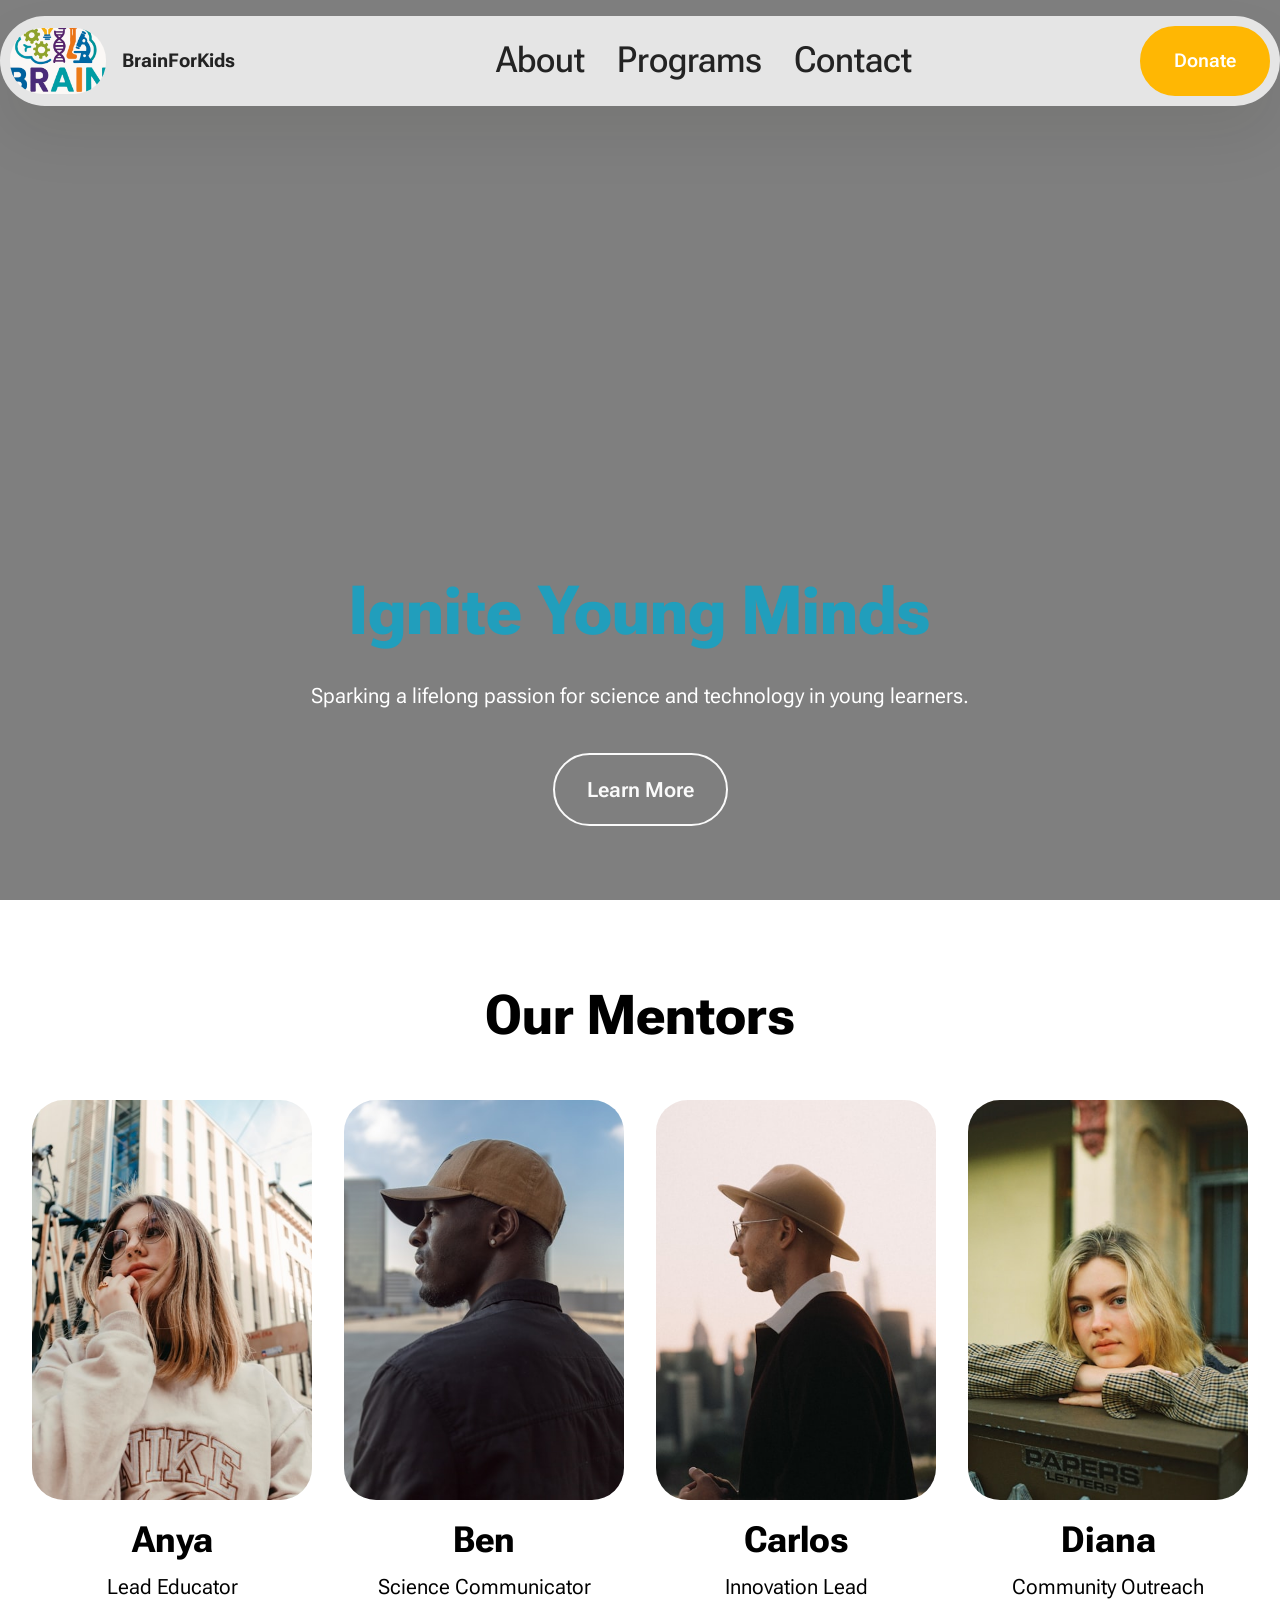
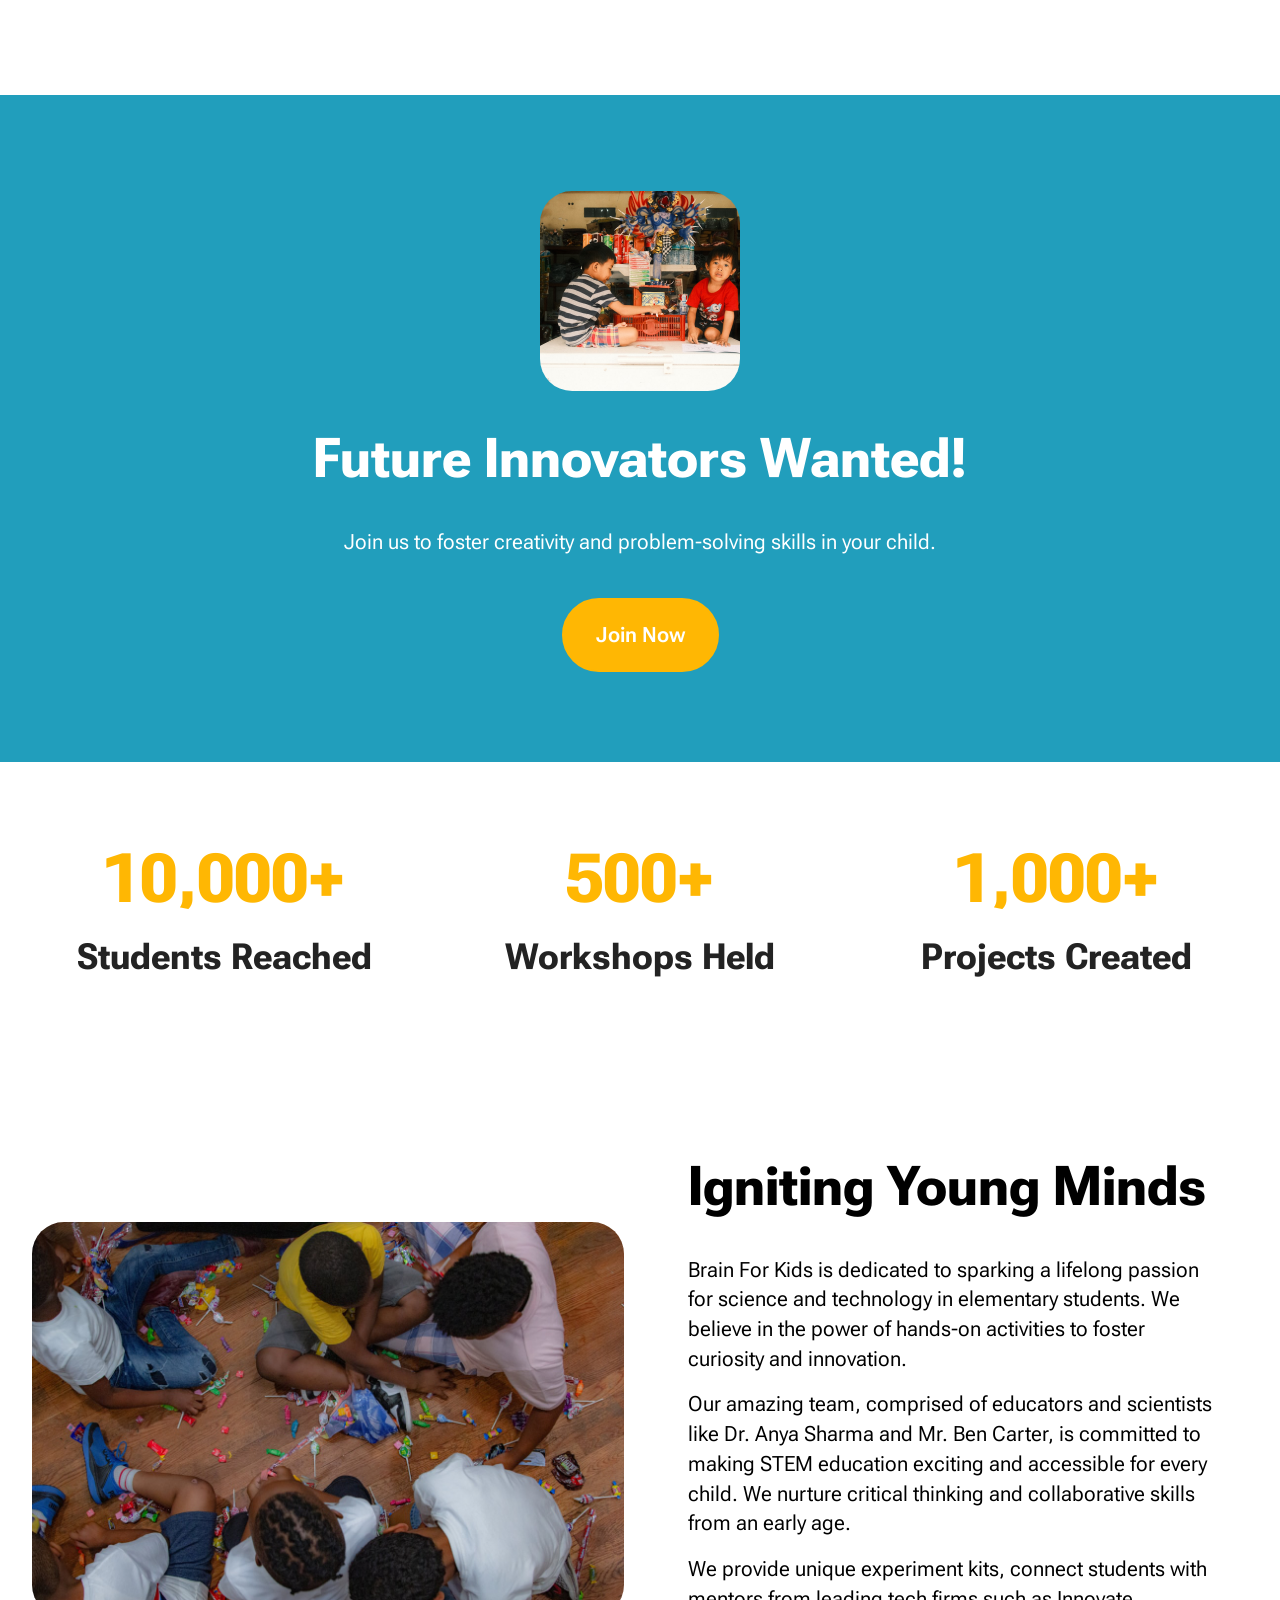
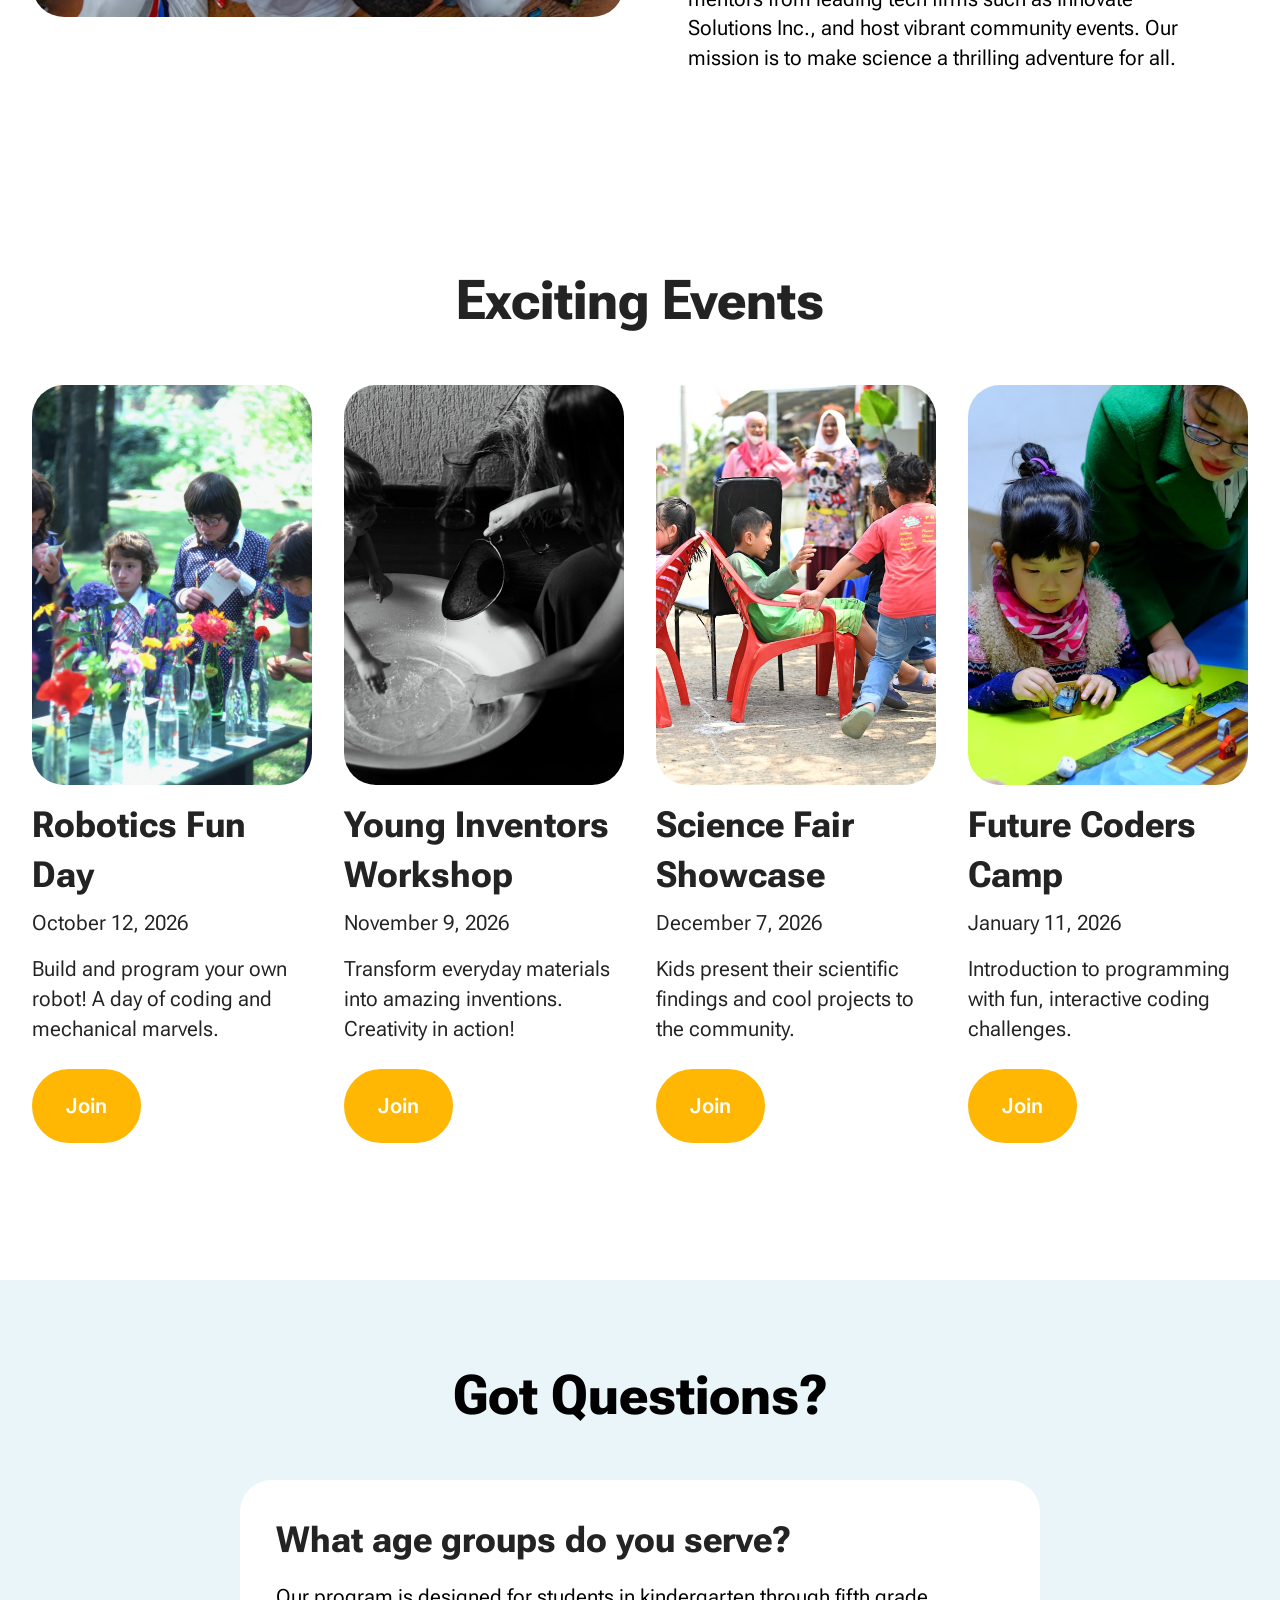
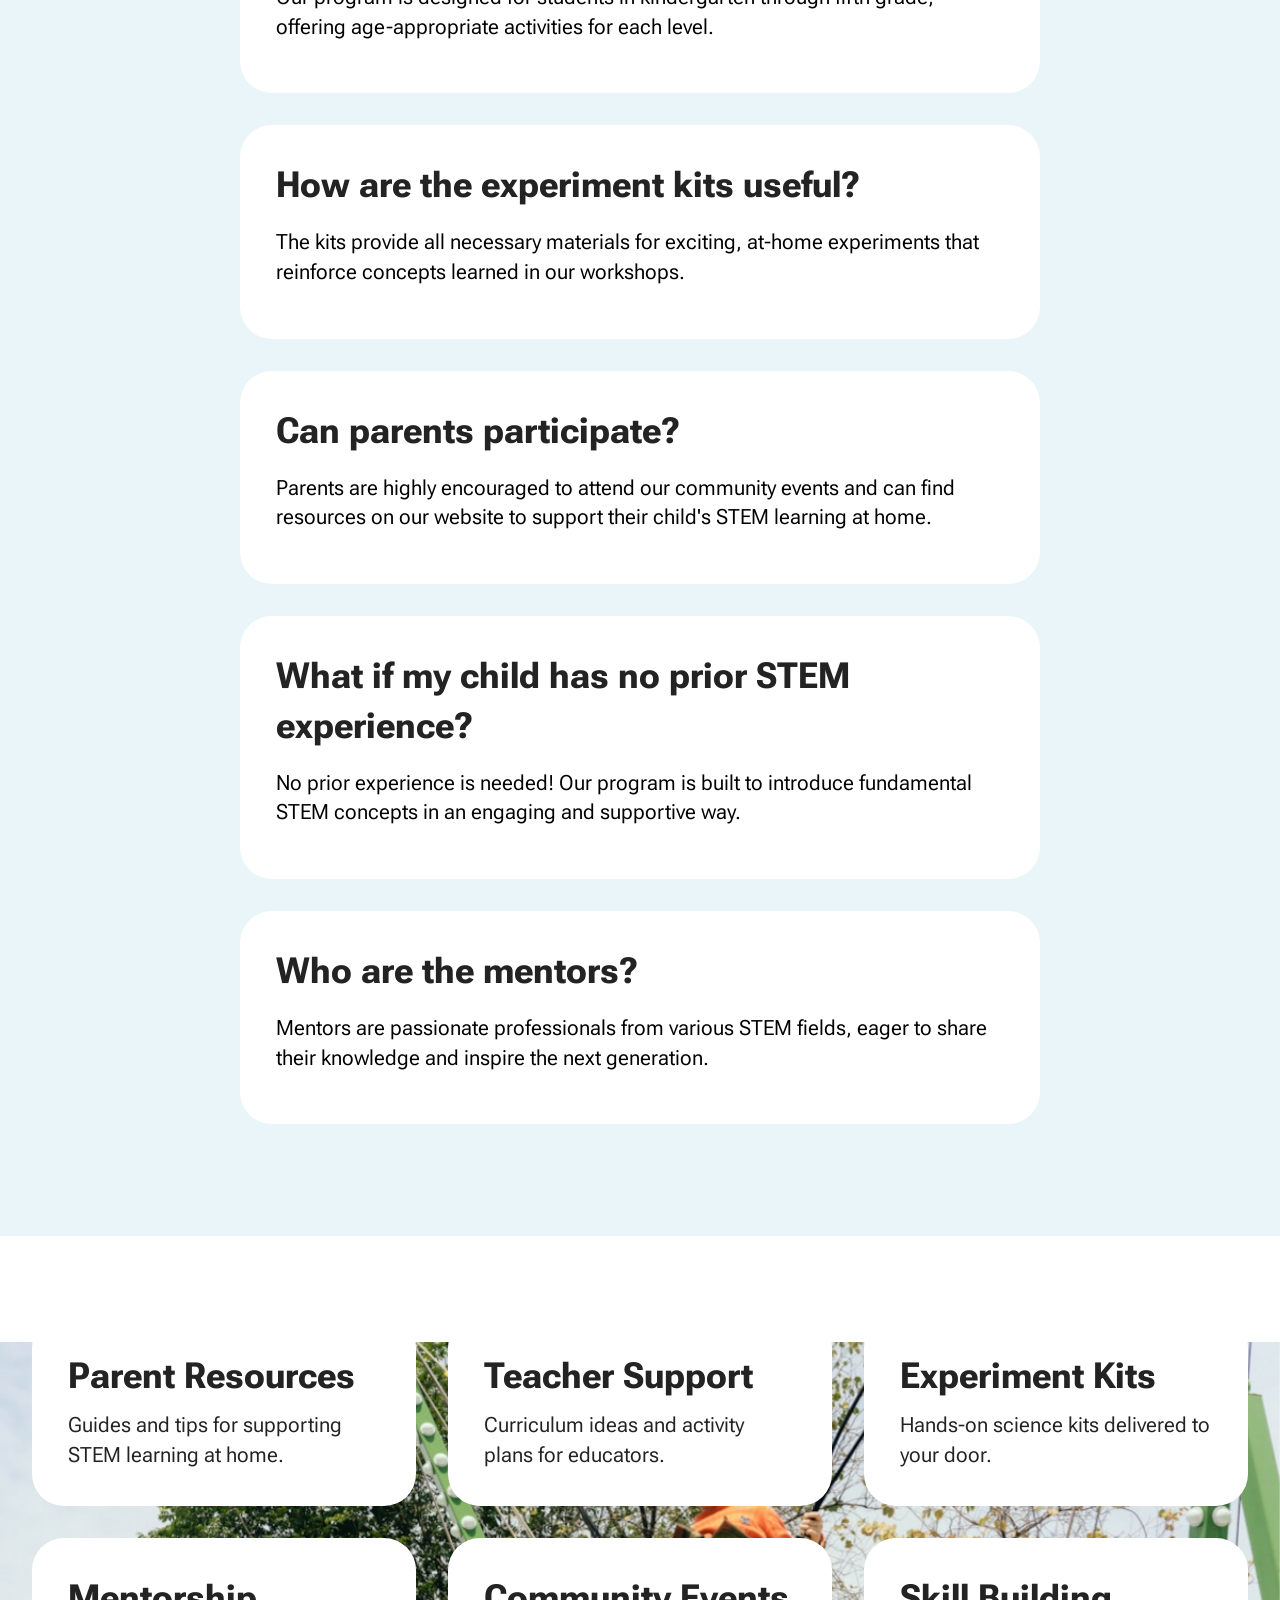
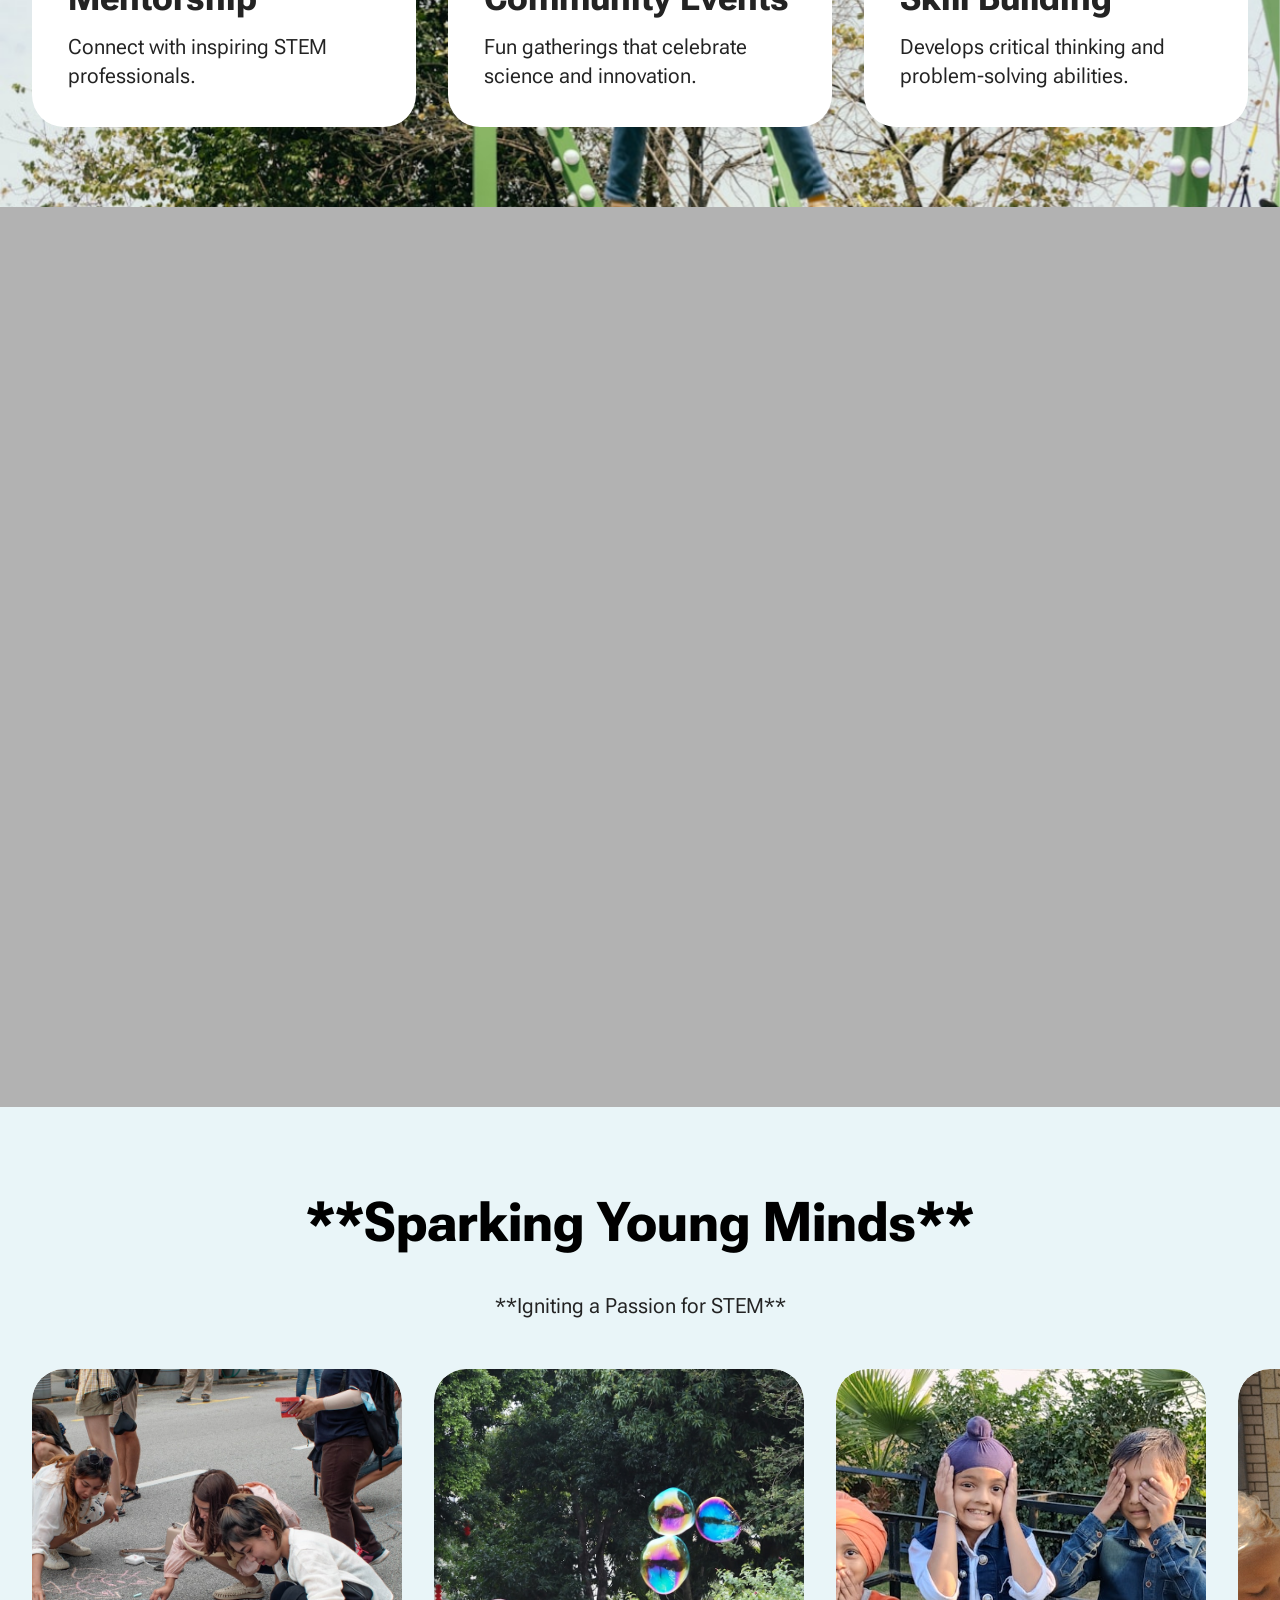
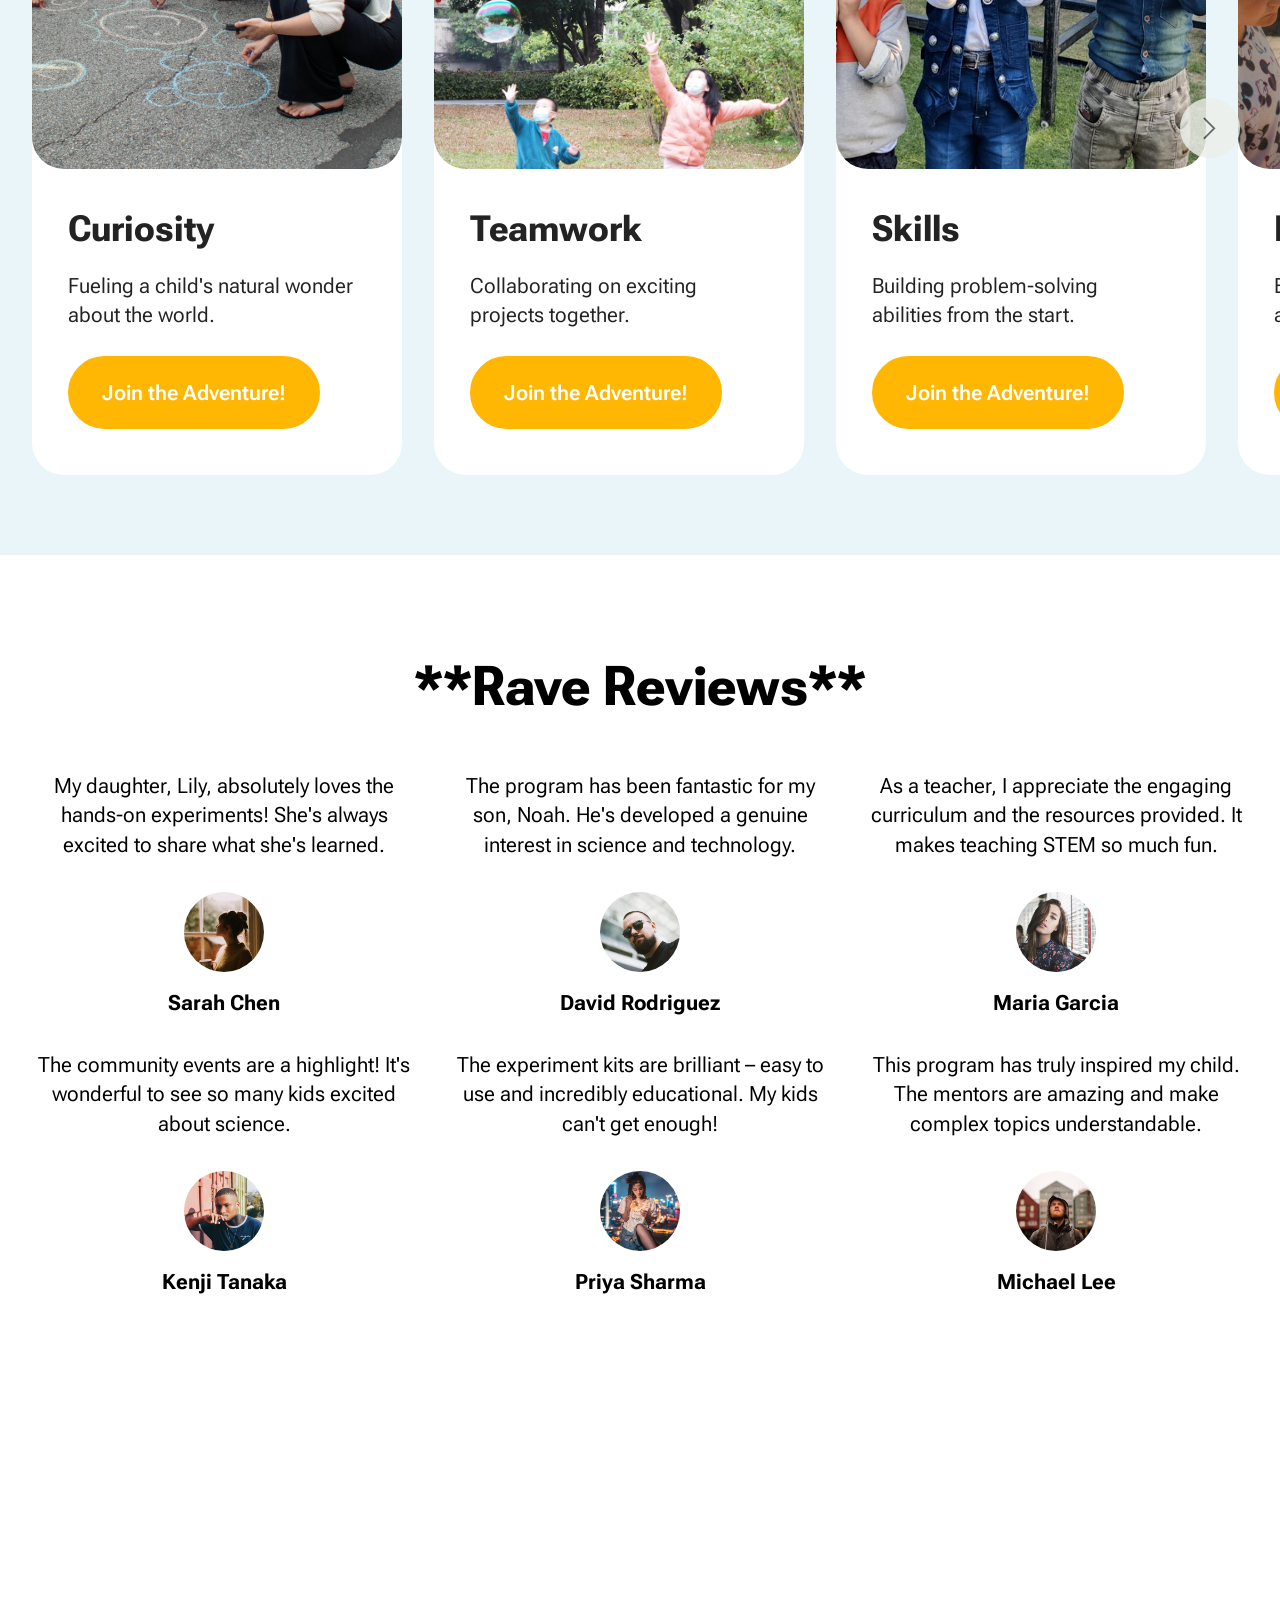
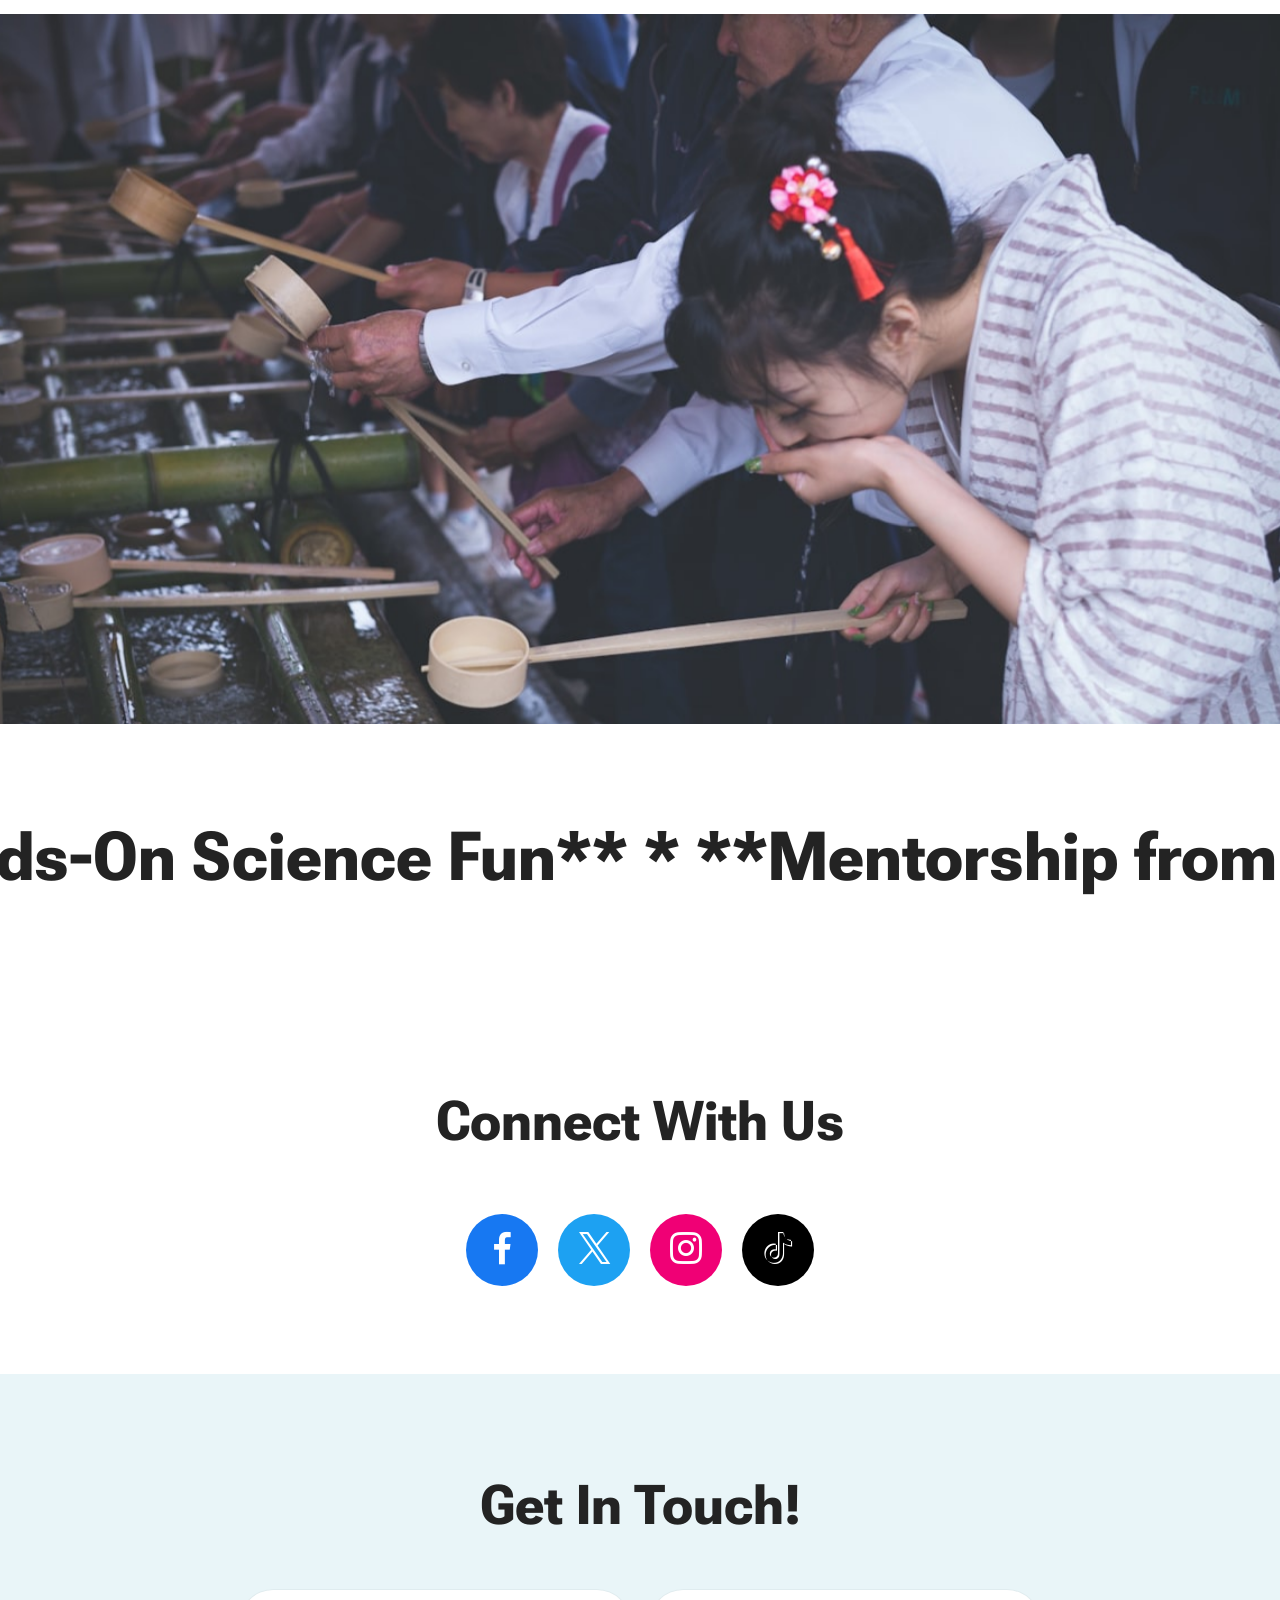
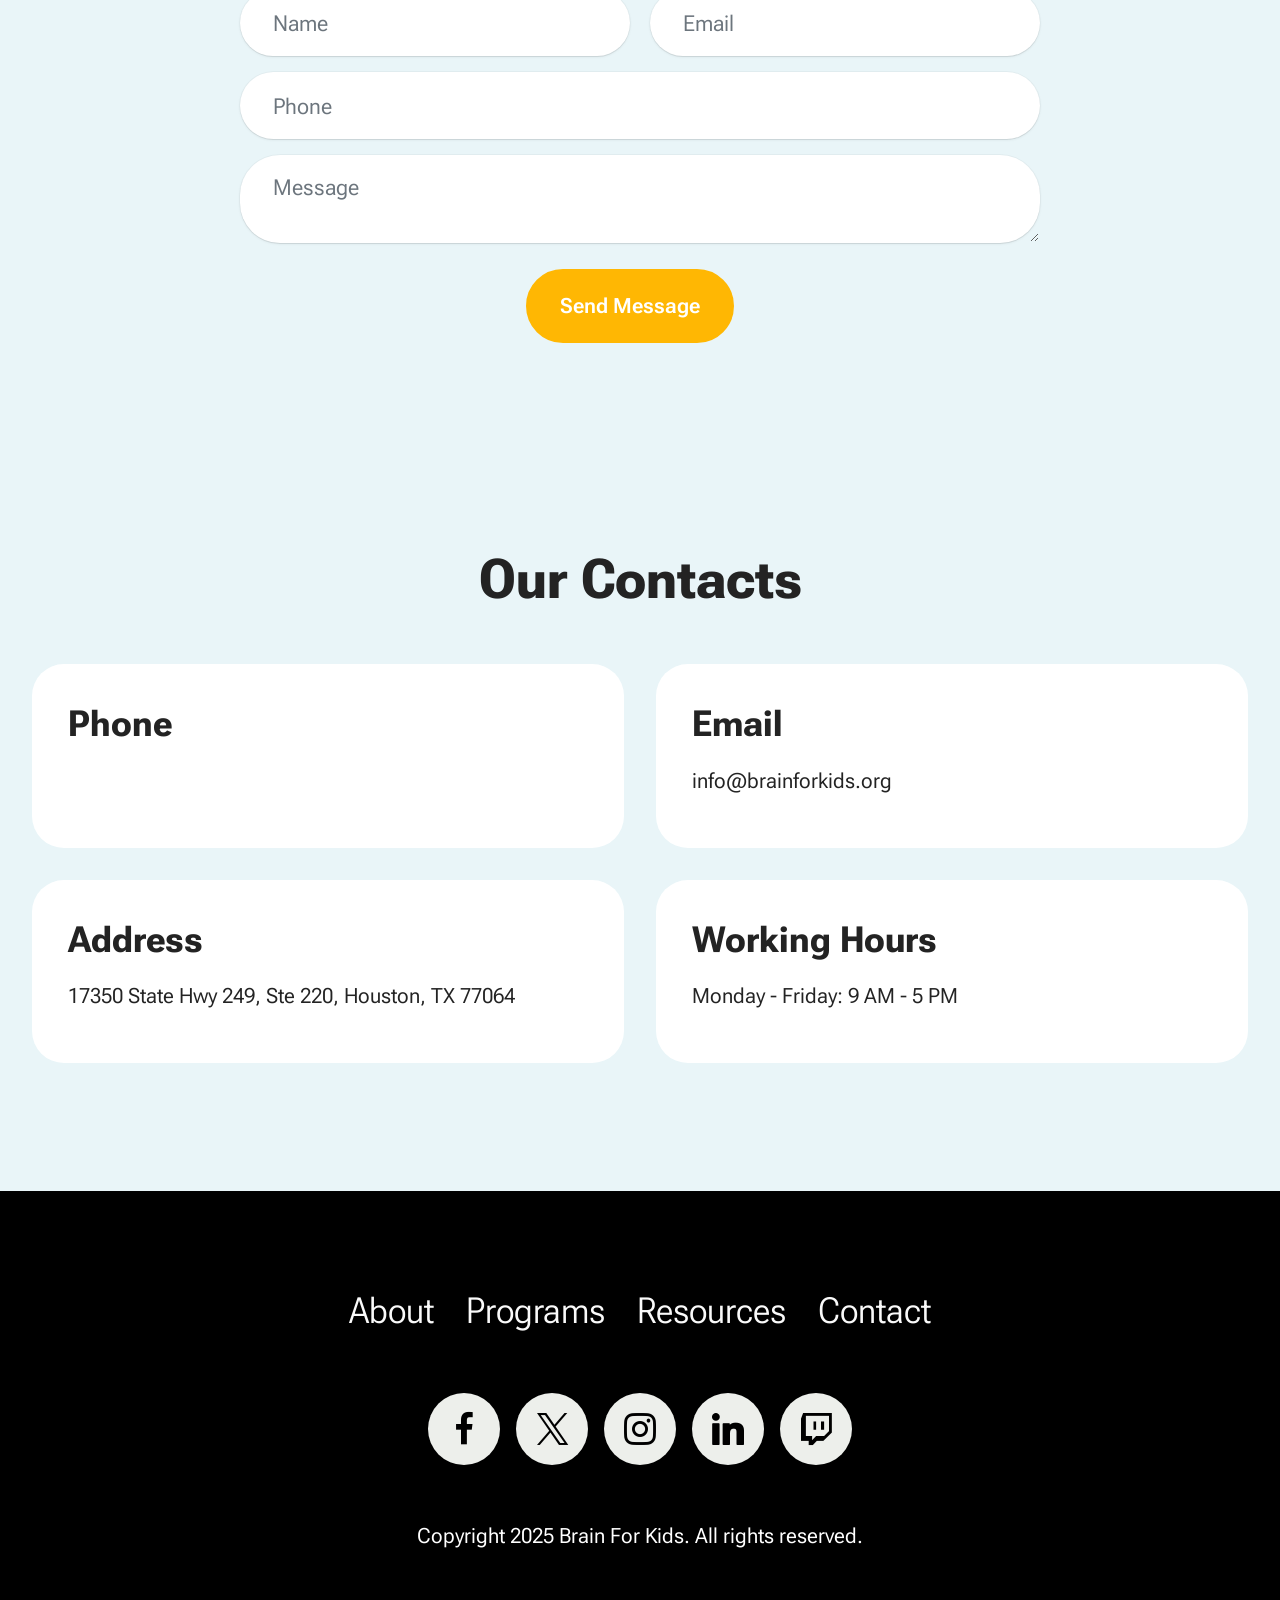
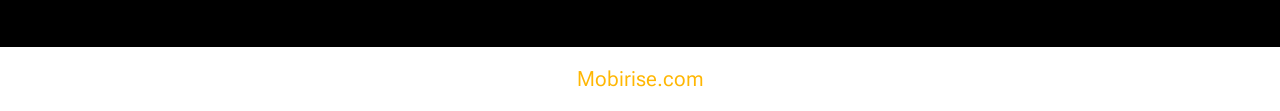
==== commit aa1bedc4: "Add files via upload" ====
--- a/index.html
+++ b/index.html
@@ -1,12 +1,12 @@
 <!DOCTYPE html>
 <html  >
 <head>
-  <!-- Site made with Mobirise Website Builder v6.1.4, https://mobirise.com -->
+  <!-- Site made with Mobirise Website Builder v6.1.12, https://mobirise.com -->
   <meta charset="UTF-8">
   <meta http-equiv="X-UA-Compatible" content="IE=edge">
-  <meta name="generator" content="Mobirise v6.1.4, mobirise.com">
+  <meta name="generator" content="Mobirise v6.1.12, mobirise.com">
   <meta name="viewport" content="width=device-width, initial-scale=1, minimum-scale=1">
-  <link rel="shortcut icon" href="assets/images/photo-1704249087433-c26482003270.jpeg" type="image/x-icon">
+  <link rel="shortcut icon" href="assets/images/logo-brain-3-206x206.png" type="image/x-icon">
   <meta name="description" content="Inspire young minds with Brain For Kids! Our nonprofit STEM program offers fun, hands-on activities and projects for elementary students. Foster curiosity, teamwork, and problem-solving skills.">
   
   
@@ -19,7 +19,7 @@
   <link rel="stylesheet" href="assets/theme/css/style.css">
   <link rel="preload" href="https://fonts.googleapis.com/css2?family=Roboto+Flex:wght@400;700&display=swap&display=swap" as="style" onload="this.onload=null;this.rel='stylesheet'">
   <noscript><link rel="stylesheet" href="https://fonts.googleapis.com/css2?family=Roboto+Flex:wght@400;700&display=swap&display=swap"></noscript>
-  <link rel="preload" as="style" href="assets/mobirise/css/mbr-additional.css?v=WpdxeW"><link rel="stylesheet" href="assets/mobirise/css/mbr-additional.css?v=WpdxeW" type="text/css">
+  <link rel="preload" as="style" href="assets/mobirise/css/mbr-additional.css?v=6NVxL6"><link rel="stylesheet" href="assets/mobirise/css/mbr-additional.css?v=6NVxL6" type="text/css">
 
   
   
@@ -35,7 +35,7 @@
 			<div class="navbar-brand">
 				<span class="navbar-logo">
 					<a href="https://mobiri.se">
-						<img src="assets/images/photo-1704249087433-c26482003270.jpeg" alt="Mobirise Website Builder" style="height: 4.3rem;">
+						<img src="assets/images/logo-brain-3-206x206.png" alt="Mobirise Website Builder" style="height: 4.1rem;">
 					</a>
 				</span>
 				<span class="navbar-caption-wrap"><a class="navbar-caption text-black display-4" href="https://mobiri.se">BrainForKids</a></span>
@@ -50,18 +50,16 @@
 			</button>
 			<div class="collapse navbar-collapse" id="navbarSupportedContent">
 				<ul class="navbar-nav nav-dropdown" data-app-modern-menu="true"><li class="nav-item">
-						<a class="nav-link link text-black display-4" href="https://mobiri.se">About</a>
+						<a class="nav-link link text-black text-primary display-5" href="about.html">About</a>
 					</li>
 					<li class="nav-item">
-						<a class="nav-link link text-black display-4" href="https://mobiri.se" aria-expanded="false">Programs</a>
+						<a class="nav-link link text-black text-primary display-5" href="programs.html" aria-expanded="false">Programs</a>
 					</li>
 					<li class="nav-item">
-						<a class="nav-link link text-black display-4" href="https://mobiri.se">Contact</a>
+						<a class="nav-link link text-black text-primary display-5" href="about.html">Contact</a>
 					</li></ul>
 				
-				<div class="navbar-buttons mbr-section-btn">
-					<a class="btn btn-primary display-4" href="https://mobiri.se">Sign Up</a>
-				</div>
+				<div class="navbar-buttons mbr-section-btn"><a class="btn btn-primary display-4" href="donate.html">Donate</a></div>
 			</div>
 		</div>
 	</nav>
@@ -79,9 +77,7 @@
         </h1>
         
         <p class="mbr-fonts-style mbr-text mbr-white mb-4 display-7">Sparking a lifelong passion for science and technology in young learners.</p>
-        <div class="mbr-section-btn">
-          <a class="btn btn-white-outline display-7" href="https://mobiri.se">Learn More</a>
-        </div>
+        <div class="mbr-section-btn"><a class="btn btn-white-outline display-7" href="programs.html">Learn More</a></div>
       </div>
     </div>
   </div>
@@ -164,34 +160,6 @@
             </div>
         </div>
     </div>
-</section>
-
-<section data-bs-version="5.1" class="gallery07 cid-uXuzNMHMR7" id="gallery-14-uXuzNMHMR7">
-  
-  
-  <div class="container-fluid gallery-wrapper">
-    <div class="row justify-content-center">
-      <div class="col-12 content-head">
-        
-      </div>
-    </div>
-    <div class="grid-container">
-      <div class="grid-container-3 moving-left" style="transform: translate3d(-200px, 0px, 0px);">
-        <div class="grid-item">
-          <img src="assets/images/photo-1697088634135-fffc9edbc69f.jpeg" alt="Mobirise Website Builder">
-        </div>
-        <div class="grid-item">
-          <img src="assets/images/photo-1570976115032-cc193703a967.jpeg" alt="Mobirise Website Builder">
-        </div>
-        <div class="grid-item">
-          <img src="assets/images/photo-1638932717348-3b8f19865301.jpeg" alt="Mobirise Website Builder">
-        </div>
-        <div class="grid-item">
-          <img src="https://proxy.electricblaze.com/?u=https%3A%2F%2Fimages.unsplash.com%2Fphoto-1704708798460-1c34dd8de906%3Fixid%3DM3w0Mzc5fDB8MXxzZWFyY2h8MjV8fGNoaWxkcmVuJTIwZXhwZXJpbWVudGluZ3xlbnwwfDB8fHwxNzU4NTEwNzEzfDA%26ixlib%3Drb-4.1.0%26auto%3Dformat%26fit%3Dcrop%26w%3D1200%26q%3D80&e=1762560000&s=Fi2Vg64v5FOinWvj9mkDZVbQyzAbWtenkGjZkPO-_q8" alt="Mobirise Website Builder">
-        </div>
-      </div>
-    </div>
-  </div>
 </section>
 
 <section data-bs-version="5.1" class="header12 cid-uXuzNMHaOi" id="call-to-action-8-uXuzNMHaOi">
@@ -322,7 +290,7 @@
             <h5 class="item-title mbr-fonts-style mt-0 mb-2 display-5">
               <strong>Robotics Fun Day</strong>
             </h5>
-            <p class="mbr-text mbr-fonts-style mb-3 display-7">October 12, 2024</p>
+            <p class="mbr-text mbr-fonts-style mb-3 display-7">October 12, 2026</p>
             <p class="mbr-text mbr-fonts-style mb-3 display-7">Build and program your own robot! A day of coding and mechanical marvels.</p>
             <div class="mbr-section-btn item-footer">
               <a href="" class="btn item-btn btn-primary display-7">Join</a>
@@ -339,7 +307,7 @@
             <h5 class="item-title mbr-fonts-style mb-2 mt-0 display-5">
               <strong>Young Inventors Workshop</strong>
             </h5>
-            <p class="mbr-text mbr-fonts-style mb-3 display-7">November 9, 2024</p>
+            <p class="mbr-text mbr-fonts-style mb-3 display-7">November 9, 2026</p>
             <p class="mbr-text mbr-fonts-style mb-3 display-7">Transform everyday materials into amazing inventions. Creativity in action!</p>
             <div class="mbr-section-btn item-footer">
               <a href="" class="btn item-btn btn-primary display-7">Join</a>
@@ -356,7 +324,7 @@
             <h5 class="item-title mbr-fonts-style mb-2 mt-0 display-5">
               <strong>Science Fair Showcase</strong>
             </h5>
-            <p class="mbr-text mbr-fonts-style mb-3 display-7">December 7, 2024</p>
+            <p class="mbr-text mbr-fonts-style mb-3 display-7">December 7, 2026</p>
             <p class="mbr-text mbr-fonts-style mb-3 display-7">Kids present their scientific findings and cool projects to the community.</p>
             <div class="mbr-section-btn item-footer">
               <a href="" class="btn item-btn btn-primary display-7">Join</a>
@@ -373,7 +341,7 @@
             <h5 class="item-title mbr-fonts-style mb-2 mt-0 display-5">
               <strong>Future Coders Camp</strong>
             </h5>
-            <p class="mbr-text mbr-fonts-style mb-3 display-7">January 11, 2025</p>
+            <p class="mbr-text mbr-fonts-style mb-3 display-7">January 11, 2026</p>
             <p class="mbr-text mbr-fonts-style mb-3 display-7">Introduction to programming with fun, interactive coding challenges.</p>
             <div class="mbr-section-btn item-footer">
               <a href="" class="btn item-btn btn-primary display-7">Join</a>
@@ -833,7 +801,7 @@
         </div>
         <div class="row justify-content-center">
             <div class="col-lg-8 mx-auto mbr-form" data-form-type="formoid">
-                <form action="https://mobirise.eu/" method="POST" class="mbr-form form-with-styler" data-form-title="Form Name"><input type="hidden" name="email" data-form-email="true" value="2bdlnTp8+SfFNFLQgVkoNZ9Ql49dlAi9quhilWbNu3qTNWeMI1CYiZd2lHJigJmJZi0t3VoH0zfrGHvkesZ6IE+AHUvLfEvD+L9t9hibem945rsF7GaoVt8n6D2pTSTE">
+                <form action="https://mobirise.eu/" method="POST" class="mbr-form form-with-styler" data-form-title="Form Name"><input type="hidden" name="email" data-form-email="true" value="bKkQTOefIDKa/4zkuebaN3Z9BzUX4gmrmoQQjNApkhQB59+xeWsMibm0voA+B3HxSV18/MA4v7Ab6AvFZ6cU/tNXjzrLg7QxVctbJtv+6KrC/WU4vfThAQPzevpedaSW">
                     <div class="row">
                         <div hidden="hidden" data-form-alert="" class="alert alert-success col-12">Thanks for filling out the form!</div>
                         <div hidden="hidden" data-form-alert-danger="" class="alert alert-danger col-12">
@@ -886,9 +854,7 @@
                         <h6 class="card-title mbr-fonts-style mb-3 display-5">
                             <strong>Phone</strong>
                         </h6>
-                        <p class="mbr-text mbr-fonts-style display-7">
-                            <a href="tel:555-123-4567" class="text-black">555-123-4567</a>
-                        </p>
+                        <p class="mbr-text mbr-fonts-style display-7"></p>
                     </div>
                 </div>
             </div>
@@ -910,7 +876,7 @@
                         <h6 class="card-title mbr-fonts-style mb-3 display-5">
                             <strong>Address</strong>
                         </h6>
-                        <p class="mbr-text mbr-fonts-style display-7">123 Innovation Ave, Science City, CA 90210</p>
+                        <p class="mbr-text mbr-fonts-style display-7">17350 State Hwy 249, Ste 220, Houston, TX 77064</p>
                     </div>
                 </div>
             </div>
@@ -987,7 +953,7 @@
             </div>
         </div>
     </div>
-</section><section class="display-7" style="padding: 0;align-items: center;justify-content: center;flex-wrap: wrap;    align-content: center;display: flex;position: relative;height: 4rem;"><a href="https://mobiri.se/4223311" style="flex: 1 1;height: 4rem;position: absolute;width: 100%;z-index: 1;"><img alt="" style="height: 4rem;" src="[data-uri]"></a><p style="margin: 0;text-align: center;" class="display-7">&#8204;</p><a style="z-index:1" href="https://mobirise.com/html-builder.html">HTML Creator</a></section><script src="assets/bootstrap/js/bootstrap.bundle.min.js"></script>  <script src="assets/parallax/jarallax.js"></script>  <script src="assets/smoothscroll/smooth-scroll.js"></script>  <script src="assets/ytplayer/index.js"></script>  <script src="assets/dropdown/js/navbar-dropdown.js"></script>  <script src="assets/vimeoplayer/player.js"></script>  <script src="assets/scrollgallery/scroll-gallery.js"></script>  <script src="assets/embla/embla.min.js"></script>  <script src="assets/embla/script.js"></script>  <script src="assets/theme/js/script.js"></script>  <script src="assets/formoid/formoid.min.js"></script>  
+</section><section class="display-7" style="padding: 0;align-items: center;justify-content: center;flex-wrap: wrap;    align-content: center;display: flex;position: relative;height: 4rem;"><a href="https://mobiri.se/4223311" style="flex: 1 1;height: 4rem;position: absolute;width: 100%;z-index: 1;"><img alt="" style="height: 4rem;" src="[data-uri]"></a><p style="margin: 0;text-align: center;" class="display-7">&#8204;</p><a style="z-index:1" href="https://mobirise.com">Mobirise.com </a></section><script src="assets/bootstrap/js/bootstrap.bundle.min.js"></script>  <script src="assets/parallax/jarallax.js"></script>  <script src="assets/smoothscroll/smooth-scroll.js"></script>  <script src="assets/ytplayer/index.js"></script>  <script src="assets/dropdown/js/navbar-dropdown.js"></script>  <script src="assets/vimeoplayer/player.js"></script>  <script src="assets/embla/embla.min.js"></script>  <script src="assets/embla/script.js"></script>  <script src="assets/theme/js/script.js"></script>  <script src="assets/formoid/formoid.min.js"></script>  
   
   
 </body>
--- a/assets/web/assets/mobirise-icons2/mobirise2.css
+++ b/assets/web/assets/mobirise-icons2/mobirise2.css
@@ -0,0 +1,499 @@
+@font-face {
+  font-family: 'Moririse2';
+  font-display: swap;
+  src:  url('mobirise2.eot?f2bix4');
+  src:  url('mobirise2.eot?f2bix4#iefix') format('embedded-opentype'),
+    url('mobirise2.woff2?f2bix4') format('woff2'),
+    url('mobirise2.woff?f2bix4') format('woff'),
+    url('mobirise2.ttf?f2bix4') format('truetype'),
+    url('mobirise2.svg?f2bix4#mobirise2') format('svg');
+  font-weight: normal;
+  font-style: normal;
+}
+
+[class^="mobi-"], [class*=" mobi-"] {
+  /* use !important to prevent issues with browser extensions that change fonts */
+  font-family: 'Moririse2' !important;
+  speak: none;
+  font-style: normal;
+  font-weight: normal;
+  font-variant: normal;
+  text-transform: none;
+  line-height: 1;
+
+  /* Better Font Rendering =========== */
+  -webkit-font-smoothing: antialiased;
+  -moz-osx-font-smoothing: grayscale;
+}
+
+.mobi-mbri-add-submenu:before {
+  content: "\e900";
+}
+.mobi-mbri-alert:before {
+  content: "\e901";
+}
+.mobi-mbri-align-center:before {
+  content: "\e902";
+}
+.mobi-mbri-align-justify:before {
+  content: "\e903";
+}
+.mobi-mbri-align-left:before {
+  content: "\e904";
+}
+.mobi-mbri-align-right:before {
+  content: "\e905";
+}
+.mobi-mbri-android:before {
+  content: "\e906";
+}
+.mobi-mbri-apple:before {
+  content: "\e907";
+}
+.mobi-mbri-arrow-down:before {
+  content: "\e908";
+}
+.mobi-mbri-arrow-next:before {
+  content: "\e909";
+}
+.mobi-mbri-arrow-prev:before {
+  content: "\e90a";
+}
+.mobi-mbri-arrow-up:before {
+  content: "\e90b";
+}
+.mobi-mbri-bold:before {
+  content: "\e90c";
+}
+.mobi-mbri-bookmark:before {
+  content: "\e90d";
+}
+.mobi-mbri-bootstrap:before {
+  content: "\e90e";
+}
+.mobi-mbri-briefcase:before {
+  content: "\e90f";
+}
+.mobi-mbri-browse:before {
+  content: "\e910";
+}
+.mobi-mbri-bulleted-list:before {
+  content: "\e911";
+}
+.mobi-mbri-calendar:before {
+  content: "\e912";
+}
+.mobi-mbri-camera:before {
+  content: "\e913";
+}
+.mobi-mbri-cart-add:before {
+  content: "\e914";
+}
+.mobi-mbri-cart-full:before {
+  content: "\e915";
+}
+.mobi-mbri-cash:before {
+  content: "\e916";
+}
+.mobi-mbri-change-style:before {
+  content: "\e917";
+}
+.mobi-mbri-chat:before {
+  content: "\e918";
+}
+.mobi-mbri-clock:before {
+  content: "\e919";
+}
+.mobi-mbri-close:before {
+  content: "\e91a";
+}
+.mobi-mbri-cloud:before {
+  content: "\e91b";
+}
+.mobi-mbri-code:before {
+  content: "\e91c";
+}
+.mobi-mbri-contact-form:before {
+  content: "\e91d";
+}
+.mobi-mbri-credit-card:before {
+  content: "\e91e";
+}
+.mobi-mbri-cursor-click:before {
+  content: "\e91f";
+}
+.mobi-mbri-cust-feedback:before {
+  content: "\e920";
+}
+.mobi-mbri-database:before {
+  content: "\e921";
+}
+.mobi-mbri-delivery:before {
+  content: "\e922";
+}
+.mobi-mbri-desktop:before {
+  content: "\e923";
+}
+.mobi-mbri-devices:before {
+  content: "\e924";
+}
+.mobi-mbri-down:before {
+  content: "\e925";
+}
+.mobi-mbri-download-2:before {
+  content: "\e926";
+}
+.mobi-mbri-download:before {
+  content: "\e927";
+}
+.mobi-mbri-drag-n-drop-2:before {
+  content: "\e928";
+}
+.mobi-mbri-drag-n-drop:before {
+  content: "\e929";
+}
+.mobi-mbri-edit-2:before {
+  content: "\e92a";
+}
+.mobi-mbri-edit:before {
+  content: "\e92b";
+}
+.mobi-mbri-error:before {
+  content: "\e92c";
+}
+.mobi-mbri-extension:before {
+  content: "\e92d";
+}
+.mobi-mbri-features:before {
+  content: "\e92e";
+}
+.mobi-mbri-file:before {
+  content: "\e92f";
+}
+.mobi-mbri-flag:before {
+  content: "\e930";
+}
+.mobi-mbri-folder:before {
+  content: "\e931";
+}
+.mobi-mbri-gift:before {
+  content: "\e932";
+}
+.mobi-mbri-github:before {
+  content: "\e933";
+}
+.mobi-mbri-globe-2:before {
+  content: "\e934";
+}
+.mobi-mbri-globe:before {
+  content: "\e935";
+}
+.mobi-mbri-growing-chart:before {
+  content: "\e936";
+}
+.mobi-mbri-hearth:before {
+  content: "\e937";
+}
+.mobi-mbri-help:before {
+  content: "\e938";
+}
+.mobi-mbri-home:before {
+  content: "\e939";
+}
+.mobi-mbri-hot-cup:before {
+  content: "\e93a";
+}
+.mobi-mbri-idea:before {
+  content: "\e93b";
+}
+.mobi-mbri-image-gallery:before {
+  content: "\e93c";
+}
+.mobi-mbri-image-slider:before {
+  content: "\e93d";
+}
+.mobi-mbri-info:before {
+  content: "\e93e";
+}
+.mobi-mbri-italic:before {
+  content: "\e93f";
+}
+.mobi-mbri-key:before {
+  content: "\e940";
+}
+.mobi-mbri-laptop:before {
+  content: "\e941";
+}
+.mobi-mbri-layers:before {
+  content: "\e942";
+}
+.mobi-mbri-left-right:before {
+  content: "\e943";
+}
+.mobi-mbri-left:before {
+  content: "\e944";
+}
+.mobi-mbri-letter:before {
+  content: "\e945";
+}
+.mobi-mbri-like:before {
+  content: "\e946";
+}
+.mobi-mbri-link:before {
+  content: "\e947";
+}
+.mobi-mbri-lock:before {
+  content: "\e948";
+}
+.mobi-mbri-login:before {
+  content: "\e949";
+}
+.mobi-mbri-logout:before {
+  content: "\e94a";
+}
+.mobi-mbri-magic-stick:before {
+  content: "\e94b";
+}
+.mobi-mbri-map-pin:before {
+  content: "\e94c";
+}
+.mobi-mbri-menu:before {
+  content: "\e94d";
+}
+.mobi-mbri-mobile-2:before {
+  content: "\e94e";
+}
+.mobi-mbri-mobile-horizontal:before {
+  content: "\e94f";
+}
+.mobi-mbri-mobile:before {
+  content: "\e950";
+}
+.mobi-mbri-mobirise:before {
+  content: "\e951";
+}
+.mobi-mbri-more-horizontal:before {
+  content: "\e952";
+}
+.mobi-mbri-more-vertical:before {
+  content: "\e953";
+}
+.mobi-mbri-music:before {
+  content: "\e954";
+}
+.mobi-mbri-new-file:before {
+  content: "\e955";
+}
+.mobi-mbri-numbered-list:before {
+  content: "\e956";
+}
+.mobi-mbri-opened-folder:before {
+  content: "\e957";
+}
+.mobi-mbri-pages:before {
+  content: "\e958";
+}
+.mobi-mbri-paper-plane:before {
+  content: "\e959";
+}
+.mobi-mbri-paperclip:before {
+  content: "\e95a";
+}
+.mobi-mbri-phone:before {
+  content: "\e95b";
+}
+.mobi-mbri-photo:before {
+  content: "\e95c";
+}
+.mobi-mbri-photos:before {
+  content: "\e95d";
+}
+.mobi-mbri-pin:before {
+  content: "\e95e";
+}
+.mobi-mbri-play:before {
+  content: "\e95f";
+}
+.mobi-mbri-plus:before {
+  content: "\e960";
+}
+.mobi-mbri-preview:before {
+  content: "\e961";
+}
+.mobi-mbri-print:before {
+  content: "\e962";
+}
+.mobi-mbri-protect:before {
+  content: "\e963";
+}
+.mobi-mbri-question:before {
+  content: "\e964";
+}
+.mobi-mbri-quote-left:before {
+  content: "\e965";
+}
+.mobi-mbri-quote-right:before {
+  content: "\e966";
+}
+.mobi-mbri-redo:before {
+  content: "\e967";
+}
+.mobi-mbri-refresh:before {
+  content: "\e968";
+}
+.mobi-mbri-responsive-2:before {
+  content: "\e969";
+}
+.mobi-mbri-responsive:before {
+  content: "\e96a";
+}
+.mobi-mbri-right:before {
+  content: "\e96b";
+}
+.mobi-mbri-rocket:before {
+  content: "\e96c";
+}
+.mobi-mbri-sad-face:before {
+  content: "\e96d";
+}
+.mobi-mbri-sale:before {
+  content: "\e96e";
+}
+.mobi-mbri-save:before {
+  content: "\e96f";
+}
+.mobi-mbri-search:before {
+  content: "\e970";
+}
+.mobi-mbri-setting-2:before {
+  content: "\e971";
+}
+.mobi-mbri-setting-3:before {
+  content: "\e972";
+}
+.mobi-mbri-setting:before {
+  content: "\e973";
+}
+.mobi-mbri-share:before {
+  content: "\e974";
+}
+.mobi-mbri-shopping-bag:before {
+  content: "\e975";
+}
+.mobi-mbri-shopping-basket:before {
+  content: "\e976";
+}
+.mobi-mbri-shopping-cart:before {
+  content: "\e977";
+}
+.mobi-mbri-sites:before {
+  content: "\e978";
+}
+.mobi-mbri-smile-face:before {
+  content: "\e979";
+}
+.mobi-mbri-speed:before {
+  content: "\e97a";
+}
+.mobi-mbri-star:before {
+  content: "\e97b";
+}
+.mobi-mbri-success:before {
+  content: "\e97c";
+}
+.mobi-mbri-sun:before {
+  content: "\e97d";
+}
+.mobi-mbri-sun2:before {
+  content: "\e97e";
+}
+.mobi-mbri-tablet-vertical:before {
+  content: "\e97f";
+}
+.mobi-mbri-tablet:before {
+  content: "\e980";
+}
+.mobi-mbri-target:before {
+  content: "\e981";
+}
+.mobi-mbri-timer:before {
+  content: "\e982";
+}
+.mobi-mbri-to-ftp:before {
+  content: "\e983";
+}
+.mobi-mbri-to-local-drive:before {
+  content: "\e984";
+}
+.mobi-mbri-touch-swipe:before {
+  content: "\e985";
+}
+.mobi-mbri-touch:before {
+  content: "\e986";
+}
+.mobi-mbri-trash:before {
+  content: "\e987";
+}
+.mobi-mbri-underline:before {
+  content: "\e988";
+}
+.mobi-mbri-undo:before {
+  content: "\e989";
+}
+.mobi-mbri-unlink:before {
+  content: "\e98a";
+}
+.mobi-mbri-unlock:before {
+  content: "\e98b";
+}
+.mobi-mbri-up-down:before {
+  content: "\e98c";
+}
+.mobi-mbri-up:before {
+  content: "\e98d";
+}
+.mobi-mbri-update:before {
+  content: "\e98e";
+}
+.mobi-mbri-upload-2:before {
+  content: "\e98f";
+}
+.mobi-mbri-upload:before {
+  content: "\e990";
+}
+.mobi-mbri-user-2:before {
+  content: "\e991";
+}
+.mobi-mbri-user:before {
+  content: "\e992";
+}
+.mobi-mbri-users:before {
+  content: "\e993";
+}
+.mobi-mbri-video-play:before {
+  content: "\e994";
+}
+.mobi-mbri-video:before {
+  content: "\e995";
+}
+.mobi-mbri-watch:before {
+  content: "\e996";
+}
+.mobi-mbri-website-theme-2:before {
+  content: "\e997";
+}
+.mobi-mbri-website-theme:before {
+  content: "\e998";
+}
+.mobi-mbri-wifi:before {
+  content: "\e999";
+}
+.mobi-mbri-windows:before {
+  content: "\e99a";
+}
+.mobi-mbri-zoom-in:before {
+  content: "\e99b";
+}
+.mobi-mbri-zoom-out:before {
+  content: "\e99c";
+}
--- a/assets/mobirise/css/mbr-additional.css
+++ b/assets/mobirise/css/mbr-additional.css
@@ -1010,7 +1010,7 @@
 }
 @media (min-width: 992px) {
   .cid-uXuzNMG8Po .navbar.collapsed.opened:not(.navbar-short) .navbar-collapse {
-    max-height: calc(98.5vh - 4.3rem);
+    max-height: calc(98.5vh - 4.1rem);
   }
 }
 .cid-uXuzNMG8Po .navbar.collapsed .dropdown-menu .dropdown-submenu {
@@ -1453,88 +1453,6 @@
 .cid-uXuzNMHZKq .content-head {
   max-width: 800px;
 }
-.cid-uXuzNMHMR7 {
-  padding-top: 6rem;
-  padding-bottom: 6rem;
-  background-color: #ffffff;
-}
-.cid-uXuzNMHMR7 .item:focus,
-.cid-uXuzNMHMR7 span:focus {
-  outline: none;
-}
-.cid-uXuzNMHMR7 .item {
-  cursor: pointer;
-}
-.cid-uXuzNMHMR7 .grid-container {
-  grid-row-gap: 2rem;
-}
-@media (max-width: 767px) {
-  .cid-uXuzNMHMR7 .grid-container {
-    grid-row-gap: 1rem;
-  }
-}
-.cid-uXuzNMHMR7 .grid-container-1,
-.cid-uXuzNMHMR7 .grid-container-2,
-.cid-uXuzNMHMR7 .grid-container-3 {
-  gap: 0 2rem;
-}
-@media (max-width: 767px) {
-  .cid-uXuzNMHMR7 .grid-container-1,
-  .cid-uXuzNMHMR7 .grid-container-2,
-  .cid-uXuzNMHMR7 .grid-container-3 {
-    gap: 0 1rem;
-  }
-}
-.cid-uXuzNMHMR7 .mbr-section-title {
-  color: #000000;
-}
-.cid-uXuzNMHMR7 .mbr-text,
-.cid-uXuzNMHMR7 .mbr-section-btn {
-  color: #000000;
-}
-.cid-uXuzNMHMR7 .content-head {
-  max-width: 800px;
-}
-.cid-uXuzNMHMR7 .container,
-.cid-uXuzNMHMR7 .container-fluid {
-  overflow: hidden;
-}
-.cid-uXuzNMHMR7 .grid-container {
-  display: grid;
-  transform: translate3d(-3rem, 0, 0);
-  width: 115vw;
-  grid-column-gap: 1rem;
-}
-.cid-uXuzNMHMR7 .grid-item {
-  display: flex;
-  justify-content: center;
-  align-items: center;
-}
-.cid-uXuzNMHMR7 .grid-item img {
-  min-width: 30vw;
-  max-width: 100%;
-  max-height: 100%;
-  object-fit: cover;
-}
-@media (max-width: 767px) {
-  .cid-uXuzNMHMR7 .grid-item img {
-    min-width: 35vw;
-  }
-}
-.cid-uXuzNMHMR7 .grid-container-1,
-.cid-uXuzNMHMR7 .grid-container-2,
-.cid-uXuzNMHMR7 .grid-container-3 {
-  display: grid;
-  grid-template-columns: repeat(4, 1fr);
-  grid-auto-columns: 1fr;
-  grid-auto-flow: column;
-}
-.cid-uXuzNMHMR7 .grid-container-1 {
-  align-items: flex-end;
-}
-.cid-uXuzNMHMR7 .grid-container-2 {
-  align-items: flex-start;
-}
 .cid-uXuzNMHaOi {
   padding-top: 6rem;
   padding-bottom: 5rem;
@@ -2256,3 +2174,3898 @@
 .cid-uXuzNMKMUH .mbr-section-title {
   color: #ffffff;
 }
+.cid-uXuzNMG8Po {
+  z-index: 1000;
+  width: 100%;
+  position: relative;
+}
+.cid-uXuzNMG8Po .dropdown-item:before {
+  font-family: Moririse2 !important;
+  content: "\e966";
+  display: inline-block;
+  width: 0;
+  position: absolute;
+  left: 1rem;
+  top: 0.5rem;
+  margin-right: 0.5rem;
+  line-height: 1;
+  font-size: inherit;
+  vertical-align: middle;
+  text-align: center;
+  overflow: hidden;
+  transform: scale(0, 1);
+  transition: all 0.25s ease-in-out;
+}
+@media (max-width: 767px) {
+  .cid-uXuzNMG8Po .navbar-toggler {
+    transform: scale(0.8);
+  }
+}
+.cid-uXuzNMG8Po .navbar-brand {
+  flex-shrink: 0;
+  align-items: center;
+  margin-right: 0;
+  padding: 10px 0;
+  transition: all 0.3s;
+  word-break: break-word;
+  z-index: 1;
+}
+.cid-uXuzNMG8Po .navbar-brand img {
+  max-width: 100%;
+  max-height: 100%;
+}
+.cid-uXuzNMG8Po .navbar-brand .navbar-caption {
+  line-height: inherit !important;
+}
+.cid-uXuzNMG8Po .navbar-brand .navbar-logo a {
+  outline: none;
+}
+.cid-uXuzNMG8Po .navbar-nav {
+  margin: auto;
+  margin-left: 0;
+  margin-left: auto;
+}
+.cid-uXuzNMG8Po .navbar-nav .nav-item {
+  padding: 0 !important;
+  transition: 0.3s all !important;
+}
+.cid-uXuzNMG8Po .navbar-nav .nav-item .nav-link {
+  padding: 16px !important;
+  margin: 0 !important;
+  border-radius: 1rem !important;
+  transition: 0.3s all !important;
+}
+.cid-uXuzNMG8Po .navbar-nav .nav-item .nav-link:hover {
+  background-color: rgba(27, 31, 10, 0.06);
+}
+.cid-uXuzNMG8Po .navbar-nav .open .nav-link::after {
+  transform: rotate(180deg);
+}
+@media (min-width: 992px) {
+  .cid-uXuzNMG8Po .navbar-nav .open .nav-link::before {
+    content: "";
+    width: 100%;
+    height: 20px;
+    top: 100%;
+    background: transparent;
+    position: absolute;
+  }
+}
+.cid-uXuzNMG8Po .navbar-nav .dropdown-item {
+  padding: 12px !important;
+  border-radius: 0.5rem !important;
+  margin: 0 8px !important;
+  transition: 0.3s all !important;
+}
+.cid-uXuzNMG8Po .navbar-nav .dropdown-item:hover {
+  background-color: rgba(27, 31, 10, 0.06);
+}
+@media (min-width: 992px) {
+  .cid-uXuzNMG8Po .navbar-nav {
+    padding-left: 1.5rem;
+  }
+}
+.cid-uXuzNMG8Po .nav-link {
+  width: fit-content;
+  position: relative;
+}
+.cid-uXuzNMG8Po .navbar-logo {
+  margin: 0 !important;
+}
+@media (max-width: 767px) {
+  .cid-uXuzNMG8Po .navbar-logo {
+    padding-left: 0;
+  }
+}
+.cid-uXuzNMG8Po .navbar-caption {
+  padding-left: 1rem;
+  padding-right: 0.5rem;
+}
+@media (max-width: 767px) {
+  .cid-uXuzNMG8Po .nav-dropdown {
+    padding-bottom: 0.5rem;
+  }
+}
+.cid-uXuzNMG8Po .nav-dropdown .link.dropdown-toggle::after {
+  margin-left: 0.5rem;
+  margin-top: 0.2rem;
+  transition: 0.3s all;
+}
+.cid-uXuzNMG8Po .container {
+  display: flex;
+  height: 90px;
+  padding: 0.5rem 0.6rem;
+  flex-wrap: nowrap;
+  background: rgba(255, 255, 255, 0.8) !important;
+  left: 0;
+  right: 0;
+  -webkit-box-pack: justify;
+  -ms-flex-pack: justify;
+  justify-content: flex-end;
+  -webkit-box-align: center;
+  -webkit-align-items: center;
+  -ms-flex-align: center;
+  align-items: center;
+  border-radius: 100vw;
+  margin-top: 1rem;
+  background-color: #ffffff;
+  box-shadow: 0 30px 60px 0 rgba(27, 31, 10, 0.08);
+}
+@media (max-width: 992px) {
+  .cid-uXuzNMG8Po .container {
+    padding-right: 2rem;
+  }
+}
+@media (max-width: 767px) {
+  .cid-uXuzNMG8Po .container {
+    width: 95%;
+    height: 56px !important;
+    padding-right: 1rem;
+    margin-top: 0rem;
+  }
+}
+.cid-uXuzNMG8Po .iconfont-wrapper {
+  color: #000000 !important;
+  font-size: 1.5rem;
+  padding-right: 0.5rem;
+}
+.cid-uXuzNMG8Po .dropdown-menu {
+  flex-wrap: wrap;
+  flex-direction: column;
+  max-width: 100%;
+  padding: 12px 4px !important;
+  border-radius: 1.5rem;
+  transition: 0.3s all !important;
+  min-width: auto;
+  background: #ffffff;
+  background: rgba(255, 255, 255, 0.8) !important;
+}
+.cid-uXuzNMG8Po .nav-item:focus,
+.cid-uXuzNMG8Po .nav-link:focus {
+  outline: none;
+}
+.cid-uXuzNMG8Po .dropdown .dropdown-menu .dropdown-item {
+  width: auto;
+  transition: all 0.25s ease-in-out;
+}
+.cid-uXuzNMG8Po .dropdown .dropdown-menu .dropdown-item::after {
+  right: 0.5rem;
+}
+.cid-uXuzNMG8Po .dropdown .dropdown-menu .dropdown-item .mbr-iconfont {
+  margin-right: 0.5rem;
+  vertical-align: sub;
+}
+.cid-uXuzNMG8Po .dropdown .dropdown-menu .dropdown-item .mbr-iconfont:before {
+  display: inline-block;
+  transform: scale(1, 1);
+  transition: all 0.25s ease-in-out;
+}
+.cid-uXuzNMG8Po .collapsed .dropdown-menu .dropdown-item:before {
+  display: none;
+}
+.cid-uXuzNMG8Po .collapsed .dropdown .dropdown-menu .dropdown-item {
+  padding: 0.235em 1.5em 0.235em 1.5em !important;
+  transition: none;
+  margin: 0 !important;
+}
+.cid-uXuzNMG8Po .navbar {
+  min-height: 90px;
+  transition: all 0.3s;
+  border-bottom: 1px solid transparent;
+  background: transparent !important;
+  padding: 0 !important;
+  border: none !important;
+  box-shadow: none !important;
+  border-radius: 0 !important;
+}
+.cid-uXuzNMG8Po .navbar.opened {
+  transition: all 0.3s;
+}
+.cid-uXuzNMG8Po .navbar .dropdown-item {
+  padding: 0.5rem 1.8rem;
+}
+.cid-uXuzNMG8Po .navbar .navbar-logo img {
+  min-width: 6rem;
+  object-fit: cover;
+}
+.cid-uXuzNMG8Po .navbar .navbar-collapse {
+  z-index: 1;
+  justify-content: flex-end;
+}
+.cid-uXuzNMG8Po .navbar.collapsed {
+  justify-content: center;
+}
+.cid-uXuzNMG8Po .navbar.collapsed .nav-item .nav-link::before {
+  display: none;
+}
+.cid-uXuzNMG8Po .navbar.collapsed.opened .dropdown-menu {
+  top: 0;
+}
+@media (min-width: 992px) {
+  .cid-uXuzNMG8Po .navbar.collapsed.opened:not(.navbar-short) .navbar-collapse {
+    max-height: calc(98.5vh - 4.1rem);
+  }
+}
+.cid-uXuzNMG8Po .navbar.collapsed .dropdown-menu .dropdown-submenu {
+  left: 0 !important;
+}
+.cid-uXuzNMG8Po .navbar.collapsed .dropdown-menu .dropdown-item:after {
+  right: auto;
+}
+.cid-uXuzNMG8Po .navbar.collapsed .dropdown-menu .dropdown-toggle[data-toggle="dropdown-submenu"]:after {
+  margin-left: 0.5rem;
+  margin-top: 0.2rem;
+  border-top: 0.35em solid;
+  border-right: 0.35em solid transparent;
+  border-left: 0.35em solid transparent;
+  border-bottom: 0;
+  top: 41%;
+}
+.cid-uXuzNMG8Po .navbar.collapsed ul.navbar-nav li {
+  margin: auto;
+}
+.cid-uXuzNMG8Po .navbar.collapsed .dropdown-menu .dropdown-item {
+  padding: 0.25rem 1.5rem;
+  text-align: center;
+}
+.cid-uXuzNMG8Po .navbar.collapsed .icons-menu {
+  padding-left: 0;
+  padding-right: 0;
+  padding-top: 0.5rem;
+  padding-bottom: 0.5rem;
+}
+@media (max-width: 767px) {
+  .cid-uXuzNMG8Po .navbar {
+    min-height: 72px;
+  }
+  .cid-uXuzNMG8Po .navbar .navbar-logo img {
+    height: 2.5rem !important;
+    min-width: 2.5rem !important;
+  }
+}
+@media (max-width: 991px) {
+  .cid-uXuzNMG8Po .navbar .nav-item .nav-link::before {
+    display: none;
+  }
+  .cid-uXuzNMG8Po .navbar.opened .dropdown-menu {
+    top: 0;
+  }
+  .cid-uXuzNMG8Po .navbar .dropdown-menu .dropdown-submenu {
+    left: 0 !important;
+  }
+  .cid-uXuzNMG8Po .navbar .dropdown-menu .dropdown-item:after {
+    right: auto;
+  }
+  .cid-uXuzNMG8Po .navbar .dropdown-menu .dropdown-toggle[data-toggle="dropdown-submenu"]:after {
+    margin-left: 0.5rem;
+    margin-top: 0.2rem;
+    border-top: 0.35em solid;
+    border-right: 0.35em solid transparent;
+    border-left: 0.35em solid transparent;
+    border-bottom: 0;
+    top: 40%;
+  }
+  .cid-uXuzNMG8Po .navbar .dropdown-menu .dropdown-item {
+    padding: 0.25rem 1.5rem !important;
+    text-align: center;
+  }
+  .cid-uXuzNMG8Po .navbar .navbar-brand {
+    flex-shrink: initial;
+    flex-basis: auto;
+    word-break: break-word;
+    padding-right: 10px;
+  }
+  .cid-uXuzNMG8Po .navbar .navbar-toggler {
+    flex-basis: auto;
+  }
+  .cid-uXuzNMG8Po .navbar .icons-menu {
+    padding-left: 0;
+    padding-top: 0.5rem;
+    padding-bottom: 0.5rem;
+  }
+}
+.cid-uXuzNMG8Po .navbar.navbar-short .navbar-logo img {
+  height: 2rem;
+}
+.cid-uXuzNMG8Po .dropdown-item.active,
+.cid-uXuzNMG8Po .dropdown-item:active {
+  background-color: transparent;
+}
+.cid-uXuzNMG8Po .navbar-expand-lg .navbar-nav .nav-link {
+  padding: 0;
+}
+.cid-uXuzNMG8Po .nav-dropdown .link.dropdown-toggle {
+  margin-right: 1.667em;
+}
+.cid-uXuzNMG8Po .nav-dropdown .link.dropdown-toggle[aria-expanded="true"] {
+  margin-right: 0;
+  padding: 0.667em 1.667em;
+}
+.cid-uXuzNMG8Po .navbar.navbar-expand-lg .dropdown .dropdown-menu {
+  background: #ffffff;
+}
+.cid-uXuzNMG8Po .navbar.navbar-expand-lg .dropdown .dropdown-menu .dropdown-submenu {
+  margin: 0;
+  left: 105%;
+  transform: none;
+  top: -12px;
+}
+.cid-uXuzNMG8Po .navbar .dropdown.open > .dropdown-menu {
+  display: flex;
+}
+.cid-uXuzNMG8Po ul.navbar-nav {
+  flex-wrap: wrap;
+}
+.cid-uXuzNMG8Po .navbar-buttons {
+  text-align: center;
+  min-width: 140px;
+}
+@media (max-width: 992px) {
+  .cid-uXuzNMG8Po .navbar-buttons {
+    text-align: left;
+  }
+}
+.cid-uXuzNMG8Po button.navbar-toggler {
+  outline: none;
+  width: 31px;
+  height: 20px;
+  cursor: pointer;
+  transition: all 0.2s;
+  position: relative;
+  align-self: center;
+}
+.cid-uXuzNMG8Po button.navbar-toggler .hamburger span {
+  position: absolute;
+  right: 0;
+  width: 30px;
+  height: 2px;
+  border-right: 5px;
+  background-color: #000000;
+}
+.cid-uXuzNMG8Po button.navbar-toggler .hamburger span:nth-child(1) {
+  top: 0;
+  transition: all 0.2s;
+}
+.cid-uXuzNMG8Po button.navbar-toggler .hamburger span:nth-child(2) {
+  top: 8px;
+  transition: all 0.15s;
+}
+.cid-uXuzNMG8Po button.navbar-toggler .hamburger span:nth-child(3) {
+  top: 8px;
+  transition: all 0.15s;
+}
+.cid-uXuzNMG8Po button.navbar-toggler .hamburger span:nth-child(4) {
+  top: 16px;
+  transition: all 0.2s;
+}
+.cid-uXuzNMG8Po nav.opened .hamburger span:nth-child(1) {
+  top: 8px;
+  width: 0;
+  opacity: 0;
+  right: 50%;
+  transition: all 0.2s;
+}
+.cid-uXuzNMG8Po nav.opened .hamburger span:nth-child(2) {
+  transform: rotate(45deg);
+  transition: all 0.25s;
+}
+.cid-uXuzNMG8Po nav.opened .hamburger span:nth-child(3) {
+  transform: rotate(-45deg);
+  transition: all 0.25s;
+}
+.cid-uXuzNMG8Po nav.opened .hamburger span:nth-child(4) {
+  top: 8px;
+  width: 0;
+  opacity: 0;
+  right: 50%;
+  transition: all 0.2s;
+}
+.cid-uXuzNMG8Po .navbar-dropdown {
+  padding: 0 1rem;
+}
+.cid-uXuzNMG8Po a.nav-link {
+  display: flex;
+  align-items: center;
+  justify-content: center;
+}
+.cid-uXuzNMG8Po .icons-menu {
+  flex-wrap: nowrap;
+  display: flex;
+  justify-content: center;
+  padding-left: 1rem;
+  padding-right: 1rem;
+  padding-top: 0.3rem;
+  text-align: center;
+}
+@media (max-width: 992px) {
+  .cid-uXuzNMG8Po .icons-menu {
+    justify-content: flex-start;
+    margin-bottom: 0.5rem;
+  }
+}
+@media screen and (-ms-high-contrast: active), (-ms-high-contrast: none) {
+  .cid-uXuzNMG8Po .navbar {
+    height: 70px;
+  }
+  .cid-uXuzNMG8Po .navbar.opened {
+    height: auto;
+  }
+  .cid-uXuzNMG8Po .nav-item .nav-link:hover::before {
+    width: 175%;
+    max-width: calc(100% + 2rem);
+    left: -1rem;
+  }
+}
+.cid-uXuzNMG8Po .navbar .dropdown > .dropdown-menu {
+  display: none;
+  width: max-content;
+  max-width: 500px !important;
+  transform: translateX(-50%);
+  top: calc(100% + 20px);
+  left: 50%;
+}
+.cid-uXuzNMG8Po .navbar .dropdown > .dropdown-menu .dropdown-item {
+  line-height: 1 !important;
+}
+.cid-uXuzNMG8Po .navbar .dropdown > .dropdown-menu .dropdown .dropdown-item {
+  align-items: center;
+  display: flex;
+  height: max-content !important;
+  min-height: max-content !important;
+}
+.cid-uXuzNMG8Po .navbar .dropdown > .dropdown-menu .dropdown .dropdown-item::after {
+  display: inline-block;
+  position: static;
+  margin-left: 0.5rem;
+  margin-top: 0;
+  margin-right: 0;
+  margin-bottom: 0;
+  transition: 0.3s all;
+  transform: rotate(-90deg);
+}
+.cid-uXuzNMG8Po .navbar .dropdown > .dropdown-menu .dropdown.open .dropdown-item::after {
+  transform: rotate(0deg);
+}
+.cid-uXuzNMG8Po .mbr-section-btn {
+  margin: -0.6rem -0.6rem;
+}
+.cid-uXuzNMG8Po .navbar-toggler {
+  margin-left: 12px;
+  margin-right: 8px;
+  order: 1000;
+}
+@media (max-width: 991px) {
+  .cid-uXuzNMG8Po .navbar-brand {
+    margin-right: auto;
+  }
+  .cid-uXuzNMG8Po .navbar-collapse {
+    z-index: -1 !important;
+    position: absolute;
+    top: 110%;
+    left: 0;
+    width: 100%;
+    padding: 1rem;
+    border-radius: 1.5rem;
+    background: #ffffff;
+    opacity: 1;
+    border-color: rgba(255, 255, 255, 0.8) !important;
+    background: rgba(255, 255, 255, 0.8) !important;
+    backdrop-filter: blur(8px);
+  }
+  .cid-uXuzNMG8Po .navbar-nav .nav-item .nav-link::after {
+    margin-left: 10px;
+  }
+  .cid-uXuzNMG8Po .navbar-nav .dropdown-item:hover {
+    background-color: rgba(27, 31, 10, 0.06);
+  }
+  .cid-uXuzNMG8Po .navbar .dropdown > .dropdown-menu {
+    max-width: 100% !important;
+    transform: translateX(0);
+    top: 10px;
+    left: 0;
+    padding: 8px !important;
+    border-radius: 1rem;
+    background-color: rgba(27, 31, 10, 0.04) !important;
+  }
+  .cid-uXuzNMG8Po .navbar .dropdown > .dropdown-menu .dropdown-item {
+    padding: 8px !important;
+    line-height: 1 !important;
+    margin-bottom: 4px !important;
+  }
+  .cid-uXuzNMG8Po .navbar .dropdown > .dropdown-menu .dropdown .dropdown-item {
+    align-items: center;
+    display: flex;
+    height: max-content !important;
+    min-height: max-content !important;
+  }
+  .cid-uXuzNMG8Po .navbar .dropdown > .dropdown-menu .dropdown .dropdown-item::after {
+    display: inline-block;
+    position: static;
+    margin-left: 0.5rem;
+    margin-top: 0;
+    margin-right: 0;
+    margin-bottom: 0;
+    transition: 0.3s all;
+    transform: rotate(0deg);
+  }
+  .cid-uXuzNMG8Po .navbar .dropdown > .dropdown-menu .dropdown.open .dropdown-item::after {
+    transform: rotate(180deg);
+  }
+  .cid-uXuzNMG8Po .navbar .dropdown > .dropdown-menu .dropdown-submenu {
+    position: static;
+    width: 100%;
+    max-width: 100% !important;
+    transform: translateX(0) !important;
+    top: 0;
+    left: 0;
+    padding: 8px !important;
+    border-radius: 1rem;
+    background-color: rgba(27, 31, 10, 0.04) !important;
+  }
+  .cid-uXuzNMG8Po .navbar .dropdown.open > .dropdown-menu {
+    display: flex !important;
+    flex-direction: column;
+    align-items: flex-start;
+  }
+}
+@media (max-width: 575px) {
+  .cid-uXuzNMG8Po .navbar-collapse {
+    padding: 1rem;
+  }
+}
+.cid-uY8RjDBWat {
+  display: flex;
+  padding-top: 10rem;
+  padding-bottom: 4rem;
+  background-color: #260a30;
+}
+@media (min-width: 768px) {
+  .cid-uY8RjDBWat {
+    align-items: flex-end;
+  }
+  .cid-uY8RjDBWat .row {
+    justify-content: flex-start;
+  }
+  .cid-uY8RjDBWat .content-wrap {
+    padding: 1rem 3rem;
+  }
+}
+@media (max-width: 991px) and (min-width: 768px) {
+  .cid-uY8RjDBWat .content-wrap {
+    min-width: 50%;
+  }
+}
+@media (max-width: 767px) {
+  .cid-uY8RjDBWat {
+    -webkit-align-items: center;
+    align-items: flex-end;
+  }
+  .cid-uY8RjDBWat .mbr-row {
+    -webkit-justify-content: center;
+    justify-content: center;
+  }
+  .cid-uY8RjDBWat .content-wrap {
+    width: 100%;
+  }
+}
+.cid-uY8RjDBWat .mbr-fallback-image.disabled {
+  display: none;
+}
+.cid-uY8RjDBWat .mbr-fallback-image {
+  display: block;
+  background-size: cover;
+  background-position: center center;
+  width: 100%;
+  height: 100%;
+  position: absolute;
+  top: 0;
+}
+.cid-uY8RjDBWat .mbr-section-title,
+.cid-uY8RjDBWat .mbr-section-subtitle {
+  text-align: left;
+  color: #ffc091;
+}
+.cid-uY8RjDBWat .mbr-text,
+.cid-uY8RjDBWat .mbr-section-btn {
+  text-align: center;
+}
+.cid-uY8RjDBWat .mbr-section-title {
+  text-align: center;
+}
+.cid-uY8RjDBQRr {
+  padding-top: 5rem;
+  padding-bottom: 5rem;
+  background-color: transparent;
+}
+.cid-uY8RjDBQRr .mbr-fallback-image.disabled {
+  display: none;
+}
+.cid-uY8RjDBQRr .mbr-fallback-image {
+  display: block;
+  background-size: cover;
+  background-position: center center;
+  width: 100%;
+  height: 100%;
+  position: absolute;
+  top: 0;
+}
+@media (max-width: 767px) {
+  .cid-uY8RjDBQRr .card-content-text {
+    padding: 1.5rem 1.5rem 0 1.5rem;
+  }
+}
+@media (min-width: 768px) {
+  .cid-uY8RjDBQRr .card-content-text {
+    padding: 2.25rem 2.25rem 0 2.25rem;
+  }
+}
+@media (min-width: 992px) {
+  .cid-uY8RjDBQRr .card-content-text {
+    padding: 4rem 4rem 1rem 4rem;
+  }
+}
+.cid-uY8RjDBQRr .card-wrapper {
+  background: #ffffff;
+}
+.cid-uY8RjDBQRr .mbr-text,
+.cid-uY8RjDBQRr .mbr-section-btn {
+  color: #000000;
+  text-align: left;
+}
+.cid-uY8RjDBQRr .card-title,
+.cid-uY8RjDBQRr .card-box {
+  text-align: left;
+  color: #000000;
+}
+.cid-uY8RjDCCUu {
+  display: flex;
+  padding-top: 6em;
+  padding-bottom: 5em;
+  background-color: #f21b3f;
+}
+.cid-uY8RjDCCUu .mbr-fallback-image.disabled {
+  display: none;
+}
+.cid-uY8RjDCCUu .mbr-fallback-image {
+  display: block;
+  background-size: cover;
+  background-position: center center;
+  width: 100%;
+  height: 100%;
+  position: absolute;
+  top: 0;
+}
+@media (min-width: 768px) {
+  .cid-uY8RjDCCUu {
+    align-items: center;
+  }
+  .cid-uY8RjDCCUu .row {
+    justify-content: center;
+  }
+}
+@media (max-width: 991px) and (min-width: 768px) {
+  .cid-uY8RjDCCUu .content-wrap {
+    min-width: 50%;
+  }
+}
+@media (max-width: 767px) {
+  .cid-uY8RjDCCUu {
+    -webkit-align-items: center;
+    align-items: center;
+  }
+  .cid-uY8RjDCCUu .mbr-row {
+    -webkit-justify-content: center;
+    justify-content: center;
+  }
+  .cid-uY8RjDCCUu .content-wrap {
+    width: 100%;
+    max-width: 800px;
+  }
+}
+.cid-uY8RjDCCUu .mbr-section-title {
+  text-align: center;
+  color: #FFFFFF;
+}
+.cid-uY8RjDCCUu .mbr-text,
+.cid-uY8RjDCCUu .mbr-section-btn {
+  text-align: center;
+  color: #FFFFFF;
+}
+.cid-uY8RjDDbSI {
+  padding-top: 5rem;
+  padding-bottom: 5rem;
+  background-color: transparent;
+}
+.cid-uY8RjDDbSI .mbr-fallback-image.disabled {
+  display: none;
+}
+.cid-uY8RjDDbSI .mbr-fallback-image {
+  display: block;
+  background-size: cover;
+  background-position: center center;
+  width: 100%;
+  height: 100%;
+  position: absolute;
+  top: 0;
+}
+.cid-uY8RjDDbSI .card-wrapper {
+  overflow: hidden;
+  background: #ffffff;
+}
+.cid-uY8RjDDbSI .text-wrapper {
+  padding: 4rem 3rem;
+}
+@media (min-width: 768px) and (max-width: 991px) {
+  .cid-uY8RjDDbSI .text-wrapper {
+    padding: 2.25rem;
+  }
+}
+@media (max-width: 767px) {
+  .cid-uY8RjDDbSI .text-wrapper {
+    padding: 1.5rem;
+  }
+}
+.cid-uY8RjDDbSI .row {
+  align-items: center;
+  margin-right: -1rem;
+  margin-left: -1rem;
+}
+.cid-uY8RjDDbSI .row {
+  flex-direction: row-reverse;
+}
+.cid-uY8RjDDbSI .image-wrapper {
+  padding: 0 1rem;
+}
+.cid-uY8RjDDbSI img,
+.cid-uY8RjDDbSI .image-wrapper {
+  height: 600px;
+  object-fit: cover;
+}
+@media (max-width: 767px) {
+  .cid-uY8RjDDbSI img,
+  .cid-uY8RjDDbSI .image-wrapper {
+    max-height: 350px;
+  }
+}
+.cid-uY8RjDDbSI .mbr-section-title {
+  color: #000000;
+}
+.cid-uY8RjDDbSI .mbr-text {
+  color: #000000;
+}
+.cid-uY8RjDDdy1 {
+  padding-top: 5rem;
+  padding-bottom: 3rem;
+  background-color: #ffffff;
+}
+.cid-uY8RjDDdy1 .mbr-fallback-image.disabled {
+  display: none;
+}
+.cid-uY8RjDDdy1 .mbr-fallback-image {
+  display: block;
+  background-size: cover;
+  background-position: center center;
+  width: 100%;
+  height: 100%;
+  position: absolute;
+  top: 0;
+}
+.cid-uY8RjDDdy1 .title .num {
+  width: 100%;
+  display: block;
+}
+.cid-uY8RjDDdy1 .title .card-title {
+  z-index: 1;
+}
+.cid-uY8RjDDdy1 .num {
+  color: #FF9914;
+  text-align: center;
+}
+.cid-uY8RjDDdy1 .item-mb {
+  margin-bottom: 2rem;
+}
+@media (max-width: 767px) {
+  .cid-uY8RjDDdy1 * {
+    text-align: center !important;
+  }
+  .cid-uY8RjDDdy1 .content-column {
+    margin-bottom: 2rem;
+  }
+}
+.cid-uY8RjDDdy1 .content-head {
+  max-width: 800px;
+}
+.cid-uY8RjDDdy1 .card-text {
+  text-align: center;
+}
+.cid-uY8RjDDdy1 .card-title,
+.cid-uY8RjDDdy1 .card-img {
+  text-align: center;
+}
+.cid-uY8RjDDjix {
+  padding-top: 5rem;
+  padding-bottom: 5rem;
+  background-color: transparent;
+}
+.cid-uY8RjDDjix .mbr-fallback-image.disabled {
+  display: none;
+}
+.cid-uY8RjDDjix .mbr-fallback-image {
+  display: block;
+  background-size: cover;
+  background-position: center center;
+  width: 100%;
+  height: 100%;
+  position: absolute;
+  top: 0;
+}
+@media (max-width: 992px) {
+  .cid-uY8RjDDjix .row .map-wrapper {
+    margin-top: 2rem;
+  }
+}
+@media (max-width: 767px) {
+  .cid-uY8RjDDjix .row .map-wrapper {
+    margin-top: 1rem;
+  }
+}
+.cid-uY8RjDDjix .google-map {
+  height: 100%;
+  position: relative;
+}
+.cid-uY8RjDDjix .google-map iframe {
+  height: 100%;
+  width: 100%;
+}
+@media (max-width: 992px) {
+  .cid-uY8RjDDjix .google-map iframe {
+    min-height: 350px;
+  }
+}
+.cid-uY8RjDDjix .google-map [data-state-details] {
+  color: #6b6763;
+  height: 1.5em;
+  margin-top: -0.75em;
+  padding-left: 1.25rem;
+  padding-right: 1.25rem;
+  position: absolute;
+  text-align: center;
+  top: 50%;
+  width: 100%;
+}
+.cid-uY8RjDDjix .google-map[data-state] {
+  background: #e9e5dc;
+}
+.cid-uY8RjDDjix .google-map[data-state="loading"] [data-state-details] {
+  display: none;
+}
+.cid-uY8RjDDjix .card-wrapper {
+  padding: 2.25rem;
+  background: #ffffff;
+}
+@media (min-width: 992px) and (max-width: 1200px) {
+  .cid-uY8RjDDjix .card-wrapper {
+    padding: 1.5rem;
+  }
+}
+@media (max-width: 767px) {
+  .cid-uY8RjDDjix .card-wrapper {
+    padding: 2rem 1.5rem;
+  }
+}
+.cid-uY8RjDDjix ul {
+  list-style-type: none;
+  padding: 0;
+  margin: 0;
+}
+.cid-uY8RjDDjix .content-head {
+  max-width: 800px;
+}
+.cid-uXuzNMKMUH {
+  padding-top: 6rem;
+  padding-bottom: 6rem;
+  background-color: #000000;
+}
+.cid-uXuzNMKMUH .social-row {
+  display: flex;
+  justify-content: center;
+  align-items: center;
+  flex-wrap: wrap;
+}
+.cid-uXuzNMKMUH .social-row .soc-item {
+  margin: 8px;
+}
+.cid-uXuzNMKMUH .social-row .soc-item a:hover .mbr-iconfont,
+.cid-uXuzNMKMUH .social-row .soc-item a:focus .mbr-iconfont {
+  background-color: #ffffff;
+}
+.cid-uXuzNMKMUH .social-row .soc-item a .mbr-iconfont {
+  width: 72px;
+  height: 72px;
+  display: flex;
+  align-items: center;
+  justify-content: center;
+  border-radius: 100%;
+  font-size: 32px;
+  background-color: #edefeb;
+  color: #000000;
+  transition: all 0.3s ease-in-out;
+}
+.cid-uXuzNMKMUH .row-links {
+  width: 100%;
+  justify-content: center;
+}
+.cid-uXuzNMKMUH .header-menu {
+  list-style: none;
+  display: flex;
+  justify-content: center;
+  flex-wrap: wrap;
+  padding: 0;
+  margin-bottom: 0;
+}
+.cid-uXuzNMKMUH .header-menu li {
+  padding: 0 1rem 1rem 1rem;
+}
+.cid-uXuzNMKMUH .header-menu li p {
+  margin: 0;
+}
+.cid-uXuzNMKMUH .copyright {
+  margin-bottom: 0;
+  color: #ffffff;
+  text-align: center;
+}
+.cid-uXuzNMKMUH .mbr-section-title {
+  color: #ffffff;
+}
+.cid-uXuzNMG8Po {
+  z-index: 1000;
+  width: 100%;
+  position: relative;
+}
+.cid-uXuzNMG8Po .dropdown-item:before {
+  font-family: Moririse2 !important;
+  content: "\e966";
+  display: inline-block;
+  width: 0;
+  position: absolute;
+  left: 1rem;
+  top: 0.5rem;
+  margin-right: 0.5rem;
+  line-height: 1;
+  font-size: inherit;
+  vertical-align: middle;
+  text-align: center;
+  overflow: hidden;
+  transform: scale(0, 1);
+  transition: all 0.25s ease-in-out;
+}
+@media (max-width: 767px) {
+  .cid-uXuzNMG8Po .navbar-toggler {
+    transform: scale(0.8);
+  }
+}
+.cid-uXuzNMG8Po .navbar-brand {
+  flex-shrink: 0;
+  align-items: center;
+  margin-right: 0;
+  padding: 10px 0;
+  transition: all 0.3s;
+  word-break: break-word;
+  z-index: 1;
+}
+.cid-uXuzNMG8Po .navbar-brand img {
+  max-width: 100%;
+  max-height: 100%;
+}
+.cid-uXuzNMG8Po .navbar-brand .navbar-caption {
+  line-height: inherit !important;
+}
+.cid-uXuzNMG8Po .navbar-brand .navbar-logo a {
+  outline: none;
+}
+.cid-uXuzNMG8Po .navbar-nav {
+  margin: auto;
+  margin-left: 0;
+  margin-left: auto;
+}
+.cid-uXuzNMG8Po .navbar-nav .nav-item {
+  padding: 0 !important;
+  transition: 0.3s all !important;
+}
+.cid-uXuzNMG8Po .navbar-nav .nav-item .nav-link {
+  padding: 16px !important;
+  margin: 0 !important;
+  border-radius: 1rem !important;
+  transition: 0.3s all !important;
+}
+.cid-uXuzNMG8Po .navbar-nav .nav-item .nav-link:hover {
+  background-color: rgba(27, 31, 10, 0.06);
+}
+.cid-uXuzNMG8Po .navbar-nav .open .nav-link::after {
+  transform: rotate(180deg);
+}
+@media (min-width: 992px) {
+  .cid-uXuzNMG8Po .navbar-nav .open .nav-link::before {
+    content: "";
+    width: 100%;
+    height: 20px;
+    top: 100%;
+    background: transparent;
+    position: absolute;
+  }
+}
+.cid-uXuzNMG8Po .navbar-nav .dropdown-item {
+  padding: 12px !important;
+  border-radius: 0.5rem !important;
+  margin: 0 8px !important;
+  transition: 0.3s all !important;
+}
+.cid-uXuzNMG8Po .navbar-nav .dropdown-item:hover {
+  background-color: rgba(27, 31, 10, 0.06);
+}
+@media (min-width: 992px) {
+  .cid-uXuzNMG8Po .navbar-nav {
+    padding-left: 1.5rem;
+  }
+}
+.cid-uXuzNMG8Po .nav-link {
+  width: fit-content;
+  position: relative;
+}
+.cid-uXuzNMG8Po .navbar-logo {
+  margin: 0 !important;
+}
+@media (max-width: 767px) {
+  .cid-uXuzNMG8Po .navbar-logo {
+    padding-left: 0;
+  }
+}
+.cid-uXuzNMG8Po .navbar-caption {
+  padding-left: 1rem;
+  padding-right: 0.5rem;
+}
+@media (max-width: 767px) {
+  .cid-uXuzNMG8Po .nav-dropdown {
+    padding-bottom: 0.5rem;
+  }
+}
+.cid-uXuzNMG8Po .nav-dropdown .link.dropdown-toggle::after {
+  margin-left: 0.5rem;
+  margin-top: 0.2rem;
+  transition: 0.3s all;
+}
+.cid-uXuzNMG8Po .container {
+  display: flex;
+  height: 90px;
+  padding: 0.5rem 0.6rem;
+  flex-wrap: nowrap;
+  background: rgba(255, 255, 255, 0.8) !important;
+  left: 0;
+  right: 0;
+  -webkit-box-pack: justify;
+  -ms-flex-pack: justify;
+  justify-content: flex-end;
+  -webkit-box-align: center;
+  -webkit-align-items: center;
+  -ms-flex-align: center;
+  align-items: center;
+  border-radius: 100vw;
+  margin-top: 1rem;
+  background-color: #ffffff;
+  box-shadow: 0 30px 60px 0 rgba(27, 31, 10, 0.08);
+}
+@media (max-width: 992px) {
+  .cid-uXuzNMG8Po .container {
+    padding-right: 2rem;
+  }
+}
+@media (max-width: 767px) {
+  .cid-uXuzNMG8Po .container {
+    width: 95%;
+    height: 56px !important;
+    padding-right: 1rem;
+    margin-top: 0rem;
+  }
+}
+.cid-uXuzNMG8Po .iconfont-wrapper {
+  color: #000000 !important;
+  font-size: 1.5rem;
+  padding-right: 0.5rem;
+}
+.cid-uXuzNMG8Po .dropdown-menu {
+  flex-wrap: wrap;
+  flex-direction: column;
+  max-width: 100%;
+  padding: 12px 4px !important;
+  border-radius: 1.5rem;
+  transition: 0.3s all !important;
+  min-width: auto;
+  background: #ffffff;
+  background: rgba(255, 255, 255, 0.8) !important;
+}
+.cid-uXuzNMG8Po .nav-item:focus,
+.cid-uXuzNMG8Po .nav-link:focus {
+  outline: none;
+}
+.cid-uXuzNMG8Po .dropdown .dropdown-menu .dropdown-item {
+  width: auto;
+  transition: all 0.25s ease-in-out;
+}
+.cid-uXuzNMG8Po .dropdown .dropdown-menu .dropdown-item::after {
+  right: 0.5rem;
+}
+.cid-uXuzNMG8Po .dropdown .dropdown-menu .dropdown-item .mbr-iconfont {
+  margin-right: 0.5rem;
+  vertical-align: sub;
+}
+.cid-uXuzNMG8Po .dropdown .dropdown-menu .dropdown-item .mbr-iconfont:before {
+  display: inline-block;
+  transform: scale(1, 1);
+  transition: all 0.25s ease-in-out;
+}
+.cid-uXuzNMG8Po .collapsed .dropdown-menu .dropdown-item:before {
+  display: none;
+}
+.cid-uXuzNMG8Po .collapsed .dropdown .dropdown-menu .dropdown-item {
+  padding: 0.235em 1.5em 0.235em 1.5em !important;
+  transition: none;
+  margin: 0 !important;
+}
+.cid-uXuzNMG8Po .navbar {
+  min-height: 90px;
+  transition: all 0.3s;
+  border-bottom: 1px solid transparent;
+  background: transparent !important;
+  padding: 0 !important;
+  border: none !important;
+  box-shadow: none !important;
+  border-radius: 0 !important;
+}
+.cid-uXuzNMG8Po .navbar.opened {
+  transition: all 0.3s;
+}
+.cid-uXuzNMG8Po .navbar .dropdown-item {
+  padding: 0.5rem 1.8rem;
+}
+.cid-uXuzNMG8Po .navbar .navbar-logo img {
+  min-width: 6rem;
+  object-fit: cover;
+}
+.cid-uXuzNMG8Po .navbar .navbar-collapse {
+  z-index: 1;
+  justify-content: flex-end;
+}
+.cid-uXuzNMG8Po .navbar.collapsed {
+  justify-content: center;
+}
+.cid-uXuzNMG8Po .navbar.collapsed .nav-item .nav-link::before {
+  display: none;
+}
+.cid-uXuzNMG8Po .navbar.collapsed.opened .dropdown-menu {
+  top: 0;
+}
+@media (min-width: 992px) {
+  .cid-uXuzNMG8Po .navbar.collapsed.opened:not(.navbar-short) .navbar-collapse {
+    max-height: calc(98.5vh - 4.1rem);
+  }
+}
+.cid-uXuzNMG8Po .navbar.collapsed .dropdown-menu .dropdown-submenu {
+  left: 0 !important;
+}
+.cid-uXuzNMG8Po .navbar.collapsed .dropdown-menu .dropdown-item:after {
+  right: auto;
+}
+.cid-uXuzNMG8Po .navbar.collapsed .dropdown-menu .dropdown-toggle[data-toggle="dropdown-submenu"]:after {
+  margin-left: 0.5rem;
+  margin-top: 0.2rem;
+  border-top: 0.35em solid;
+  border-right: 0.35em solid transparent;
+  border-left: 0.35em solid transparent;
+  border-bottom: 0;
+  top: 41%;
+}
+.cid-uXuzNMG8Po .navbar.collapsed ul.navbar-nav li {
+  margin: auto;
+}
+.cid-uXuzNMG8Po .navbar.collapsed .dropdown-menu .dropdown-item {
+  padding: 0.25rem 1.5rem;
+  text-align: center;
+}
+.cid-uXuzNMG8Po .navbar.collapsed .icons-menu {
+  padding-left: 0;
+  padding-right: 0;
+  padding-top: 0.5rem;
+  padding-bottom: 0.5rem;
+}
+@media (max-width: 767px) {
+  .cid-uXuzNMG8Po .navbar {
+    min-height: 72px;
+  }
+  .cid-uXuzNMG8Po .navbar .navbar-logo img {
+    height: 2.5rem !important;
+    min-width: 2.5rem !important;
+  }
+}
+@media (max-width: 991px) {
+  .cid-uXuzNMG8Po .navbar .nav-item .nav-link::before {
+    display: none;
+  }
+  .cid-uXuzNMG8Po .navbar.opened .dropdown-menu {
+    top: 0;
+  }
+  .cid-uXuzNMG8Po .navbar .dropdown-menu .dropdown-submenu {
+    left: 0 !important;
+  }
+  .cid-uXuzNMG8Po .navbar .dropdown-menu .dropdown-item:after {
+    right: auto;
+  }
+  .cid-uXuzNMG8Po .navbar .dropdown-menu .dropdown-toggle[data-toggle="dropdown-submenu"]:after {
+    margin-left: 0.5rem;
+    margin-top: 0.2rem;
+    border-top: 0.35em solid;
+    border-right: 0.35em solid transparent;
+    border-left: 0.35em solid transparent;
+    border-bottom: 0;
+    top: 40%;
+  }
+  .cid-uXuzNMG8Po .navbar .dropdown-menu .dropdown-item {
+    padding: 0.25rem 1.5rem !important;
+    text-align: center;
+  }
+  .cid-uXuzNMG8Po .navbar .navbar-brand {
+    flex-shrink: initial;
+    flex-basis: auto;
+    word-break: break-word;
+    padding-right: 10px;
+  }
+  .cid-uXuzNMG8Po .navbar .navbar-toggler {
+    flex-basis: auto;
+  }
+  .cid-uXuzNMG8Po .navbar .icons-menu {
+    padding-left: 0;
+    padding-top: 0.5rem;
+    padding-bottom: 0.5rem;
+  }
+}
+.cid-uXuzNMG8Po .navbar.navbar-short .navbar-logo img {
+  height: 2rem;
+}
+.cid-uXuzNMG8Po .dropdown-item.active,
+.cid-uXuzNMG8Po .dropdown-item:active {
+  background-color: transparent;
+}
+.cid-uXuzNMG8Po .navbar-expand-lg .navbar-nav .nav-link {
+  padding: 0;
+}
+.cid-uXuzNMG8Po .nav-dropdown .link.dropdown-toggle {
+  margin-right: 1.667em;
+}
+.cid-uXuzNMG8Po .nav-dropdown .link.dropdown-toggle[aria-expanded="true"] {
+  margin-right: 0;
+  padding: 0.667em 1.667em;
+}
+.cid-uXuzNMG8Po .navbar.navbar-expand-lg .dropdown .dropdown-menu {
+  background: #ffffff;
+}
+.cid-uXuzNMG8Po .navbar.navbar-expand-lg .dropdown .dropdown-menu .dropdown-submenu {
+  margin: 0;
+  left: 105%;
+  transform: none;
+  top: -12px;
+}
+.cid-uXuzNMG8Po .navbar .dropdown.open > .dropdown-menu {
+  display: flex;
+}
+.cid-uXuzNMG8Po ul.navbar-nav {
+  flex-wrap: wrap;
+}
+.cid-uXuzNMG8Po .navbar-buttons {
+  text-align: center;
+  min-width: 140px;
+}
+@media (max-width: 992px) {
+  .cid-uXuzNMG8Po .navbar-buttons {
+    text-align: left;
+  }
+}
+.cid-uXuzNMG8Po button.navbar-toggler {
+  outline: none;
+  width: 31px;
+  height: 20px;
+  cursor: pointer;
+  transition: all 0.2s;
+  position: relative;
+  align-self: center;
+}
+.cid-uXuzNMG8Po button.navbar-toggler .hamburger span {
+  position: absolute;
+  right: 0;
+  width: 30px;
+  height: 2px;
+  border-right: 5px;
+  background-color: #000000;
+}
+.cid-uXuzNMG8Po button.navbar-toggler .hamburger span:nth-child(1) {
+  top: 0;
+  transition: all 0.2s;
+}
+.cid-uXuzNMG8Po button.navbar-toggler .hamburger span:nth-child(2) {
+  top: 8px;
+  transition: all 0.15s;
+}
+.cid-uXuzNMG8Po button.navbar-toggler .hamburger span:nth-child(3) {
+  top: 8px;
+  transition: all 0.15s;
+}
+.cid-uXuzNMG8Po button.navbar-toggler .hamburger span:nth-child(4) {
+  top: 16px;
+  transition: all 0.2s;
+}
+.cid-uXuzNMG8Po nav.opened .hamburger span:nth-child(1) {
+  top: 8px;
+  width: 0;
+  opacity: 0;
+  right: 50%;
+  transition: all 0.2s;
+}
+.cid-uXuzNMG8Po nav.opened .hamburger span:nth-child(2) {
+  transform: rotate(45deg);
+  transition: all 0.25s;
+}
+.cid-uXuzNMG8Po nav.opened .hamburger span:nth-child(3) {
+  transform: rotate(-45deg);
+  transition: all 0.25s;
+}
+.cid-uXuzNMG8Po nav.opened .hamburger span:nth-child(4) {
+  top: 8px;
+  width: 0;
+  opacity: 0;
+  right: 50%;
+  transition: all 0.2s;
+}
+.cid-uXuzNMG8Po .navbar-dropdown {
+  padding: 0 1rem;
+}
+.cid-uXuzNMG8Po a.nav-link {
+  display: flex;
+  align-items: center;
+  justify-content: center;
+}
+.cid-uXuzNMG8Po .icons-menu {
+  flex-wrap: nowrap;
+  display: flex;
+  justify-content: center;
+  padding-left: 1rem;
+  padding-right: 1rem;
+  padding-top: 0.3rem;
+  text-align: center;
+}
+@media (max-width: 992px) {
+  .cid-uXuzNMG8Po .icons-menu {
+    justify-content: flex-start;
+    margin-bottom: 0.5rem;
+  }
+}
+@media screen and (-ms-high-contrast: active), (-ms-high-contrast: none) {
+  .cid-uXuzNMG8Po .navbar {
+    height: 70px;
+  }
+  .cid-uXuzNMG8Po .navbar.opened {
+    height: auto;
+  }
+  .cid-uXuzNMG8Po .nav-item .nav-link:hover::before {
+    width: 175%;
+    max-width: calc(100% + 2rem);
+    left: -1rem;
+  }
+}
+.cid-uXuzNMG8Po .navbar .dropdown > .dropdown-menu {
+  display: none;
+  width: max-content;
+  max-width: 500px !important;
+  transform: translateX(-50%);
+  top: calc(100% + 20px);
+  left: 50%;
+}
+.cid-uXuzNMG8Po .navbar .dropdown > .dropdown-menu .dropdown-item {
+  line-height: 1 !important;
+}
+.cid-uXuzNMG8Po .navbar .dropdown > .dropdown-menu .dropdown .dropdown-item {
+  align-items: center;
+  display: flex;
+  height: max-content !important;
+  min-height: max-content !important;
+}
+.cid-uXuzNMG8Po .navbar .dropdown > .dropdown-menu .dropdown .dropdown-item::after {
+  display: inline-block;
+  position: static;
+  margin-left: 0.5rem;
+  margin-top: 0;
+  margin-right: 0;
+  margin-bottom: 0;
+  transition: 0.3s all;
+  transform: rotate(-90deg);
+}
+.cid-uXuzNMG8Po .navbar .dropdown > .dropdown-menu .dropdown.open .dropdown-item::after {
+  transform: rotate(0deg);
+}
+.cid-uXuzNMG8Po .mbr-section-btn {
+  margin: -0.6rem -0.6rem;
+}
+.cid-uXuzNMG8Po .navbar-toggler {
+  margin-left: 12px;
+  margin-right: 8px;
+  order: 1000;
+}
+@media (max-width: 991px) {
+  .cid-uXuzNMG8Po .navbar-brand {
+    margin-right: auto;
+  }
+  .cid-uXuzNMG8Po .navbar-collapse {
+    z-index: -1 !important;
+    position: absolute;
+    top: 110%;
+    left: 0;
+    width: 100%;
+    padding: 1rem;
+    border-radius: 1.5rem;
+    background: #ffffff;
+    opacity: 1;
+    border-color: rgba(255, 255, 255, 0.8) !important;
+    background: rgba(255, 255, 255, 0.8) !important;
+    backdrop-filter: blur(8px);
+  }
+  .cid-uXuzNMG8Po .navbar-nav .nav-item .nav-link::after {
+    margin-left: 10px;
+  }
+  .cid-uXuzNMG8Po .navbar-nav .dropdown-item:hover {
+    background-color: rgba(27, 31, 10, 0.06);
+  }
+  .cid-uXuzNMG8Po .navbar .dropdown > .dropdown-menu {
+    max-width: 100% !important;
+    transform: translateX(0);
+    top: 10px;
+    left: 0;
+    padding: 8px !important;
+    border-radius: 1rem;
+    background-color: rgba(27, 31, 10, 0.04) !important;
+  }
+  .cid-uXuzNMG8Po .navbar .dropdown > .dropdown-menu .dropdown-item {
+    padding: 8px !important;
+    line-height: 1 !important;
+    margin-bottom: 4px !important;
+  }
+  .cid-uXuzNMG8Po .navbar .dropdown > .dropdown-menu .dropdown .dropdown-item {
+    align-items: center;
+    display: flex;
+    height: max-content !important;
+    min-height: max-content !important;
+  }
+  .cid-uXuzNMG8Po .navbar .dropdown > .dropdown-menu .dropdown .dropdown-item::after {
+    display: inline-block;
+    position: static;
+    margin-left: 0.5rem;
+    margin-top: 0;
+    margin-right: 0;
+    margin-bottom: 0;
+    transition: 0.3s all;
+    transform: rotate(0deg);
+  }
+  .cid-uXuzNMG8Po .navbar .dropdown > .dropdown-menu .dropdown.open .dropdown-item::after {
+    transform: rotate(180deg);
+  }
+  .cid-uXuzNMG8Po .navbar .dropdown > .dropdown-menu .dropdown-submenu {
+    position: static;
+    width: 100%;
+    max-width: 100% !important;
+    transform: translateX(0) !important;
+    top: 0;
+    left: 0;
+    padding: 8px !important;
+    border-radius: 1rem;
+    background-color: rgba(27, 31, 10, 0.04) !important;
+  }
+  .cid-uXuzNMG8Po .navbar .dropdown.open > .dropdown-menu {
+    display: flex !important;
+    flex-direction: column;
+    align-items: flex-start;
+  }
+}
+@media (max-width: 575px) {
+  .cid-uXuzNMG8Po .navbar-collapse {
+    padding: 1rem;
+  }
+}
+.cid-uY8Qj2tTIy {
+  display: flex;
+}
+@media (min-width: 768px) {
+  .cid-uY8Qj2tTIy {
+    align-items: flex-end;
+  }
+  .cid-uY8Qj2tTIy .row {
+    justify-content: flex-start;
+  }
+  .cid-uY8Qj2tTIy .content-wrap {
+    padding: 1rem 3rem;
+  }
+}
+@media (max-width: 991px) and (min-width: 768px) {
+  .cid-uY8Qj2tTIy .content-wrap {
+    min-width: 50%;
+  }
+}
+@media (max-width: 767px) {
+  .cid-uY8Qj2tTIy {
+    -webkit-align-items: center;
+    align-items: flex-end;
+  }
+  .cid-uY8Qj2tTIy .mbr-row {
+    -webkit-justify-content: center;
+    justify-content: center;
+  }
+  .cid-uY8Qj2tTIy .content-wrap {
+    width: 100%;
+  }
+}
+.cid-uY8Qj2tTIy .mbr-fallback-image.disabled {
+  display: none;
+}
+.cid-uY8Qj2tTIy .mbr-fallback-image {
+  display: block;
+  background-size: cover;
+  background-position: center center;
+  width: 100%;
+  height: 100%;
+  position: absolute;
+  top: 0;
+  background-image: url("../../../assets/images/background1.jpg");
+}
+.cid-uY8Qj2tTIy .mbr-section-title,
+.cid-uY8Qj2tTIy .mbr-section-subtitle {
+  text-align: center;
+  color: #ffc091;
+}
+.cid-uY8Qj2tTIy .mbr-text,
+.cid-uY8Qj2tTIy .mbr-section-btn {
+  text-align: center;
+}
+.cid-uY8Qj2tTIy .mbr-section-title {
+  color: #F0C808;
+}
+.cid-uY8Qj2tTIy .mbr-section-subtitle {
+  color: #F0C808;
+}
+.cid-uY8Qj2tcYG {
+  padding-top: 5rem;
+  padding-bottom: 5rem;
+  background-color: transparent;
+}
+.cid-uY8Qj2tcYG .mbr-fallback-image.disabled {
+  display: none;
+}
+.cid-uY8Qj2tcYG .mbr-fallback-image {
+  display: block;
+  background-size: cover;
+  background-position: center center;
+  width: 100%;
+  height: 100%;
+  position: absolute;
+  top: 0;
+}
+.cid-uY8Qj2tcYG .card-wrapper {
+  overflow: hidden;
+  background: #ffffff;
+}
+.cid-uY8Qj2tcYG .text-wrapper {
+  padding: 4rem 3rem;
+}
+@media (min-width: 768px) and (max-width: 991px) {
+  .cid-uY8Qj2tcYG .text-wrapper {
+    padding: 2.25rem;
+  }
+}
+@media (max-width: 767px) {
+  .cid-uY8Qj2tcYG .text-wrapper {
+    padding: 1.5rem;
+  }
+}
+.cid-uY8Qj2tcYG .row {
+  align-items: center;
+  margin-right: -1rem;
+  margin-left: -1rem;
+}
+.cid-uY8Qj2tcYG .row {
+  flex-direction: row-reverse;
+}
+.cid-uY8Qj2tcYG .image-wrapper {
+  padding: 0 1rem;
+}
+.cid-uY8Qj2tcYG img,
+.cid-uY8Qj2tcYG .image-wrapper {
+  height: 600px;
+  object-fit: cover;
+}
+@media (max-width: 767px) {
+  .cid-uY8Qj2tcYG img,
+  .cid-uY8Qj2tcYG .image-wrapper {
+    max-height: 350px;
+  }
+}
+.cid-uY8Qj2tcYG .mbr-section-title {
+  color: #000000;
+}
+.cid-uY8Qj2tcYG .mbr-text {
+  color: #000000;
+}
+.cid-uY8Qj2ukB1 {
+  padding-top: 5rem;
+  padding-bottom: 5rem;
+  background-color: #ffffff;
+}
+.cid-uY8Qj2ukB1 .mbr-section-title {
+  text-align: center;
+  color: #F0C808;
+}
+.cid-uY8Qj2ukB1 .mbr-section-subtitle {
+  text-align: center;
+  color: #000000;
+}
+.cid-uY8Qj2vsoG {
+  padding-top: 5rem;
+  padding-bottom: 3rem;
+  background-color: #ffffff;
+}
+.cid-uY8Qj2vsoG .item-subtitle {
+  line-height: 1.2;
+  color: #000000;
+  text-align: center;
+}
+.cid-uY8Qj2vsoG img,
+.cid-uY8Qj2vsoG .item-img {
+  width: 100%;
+  height: 100%;
+  height: 400px;
+  object-fit: cover;
+}
+.cid-uY8Qj2vsoG .item:focus,
+.cid-uY8Qj2vsoG span:focus {
+  outline: none;
+}
+.cid-uY8Qj2vsoG .item {
+  margin-bottom: 2rem;
+}
+@media (max-width: 767px) {
+  .cid-uY8Qj2vsoG .item {
+    margin-bottom: 1rem;
+  }
+}
+.cid-uY8Qj2vsoG .item-wrapper {
+  position: relative;
+  border-radius: 4px;
+  display: flex;
+  flex-flow: column nowrap;
+}
+.cid-uY8Qj2vsoG .mbr-section-btn {
+  margin-top: auto !important;
+}
+.cid-uY8Qj2vsoG .mbr-section-title {
+  color: #000000;
+}
+.cid-uY8Qj2vsoG .mbr-text,
+.cid-uY8Qj2vsoG .mbr-section-btn {
+  color: #000000;
+  text-align: center;
+}
+.cid-uY8Qj2vsoG .item-title {
+  color: #000000;
+  text-align: center;
+}
+.cid-uY8Qj2vsoG .content-head {
+  max-width: 800px;
+}
+.cid-uY8Qj2vGzj {
+  padding-top: 5rem;
+  padding-bottom: 5rem;
+  background-color: transparent;
+}
+.cid-uY8Qj2vGzj .mbr-fallback-image.disabled {
+  display: none;
+}
+.cid-uY8Qj2vGzj .mbr-fallback-image {
+  display: block;
+  background-size: cover;
+  background-position: center center;
+  width: 100%;
+  height: 100%;
+  position: absolute;
+  top: 0;
+}
+.cid-uY8Qj2vGzj .mbr-text {
+  color: #000000;
+}
+.cid-uY8Qj2vGzj .mbr-section-subtitle {
+  color: #ffffff;
+  text-align: left;
+}
+.cid-uY8Qj2vGzj .item-wrapper {
+  background: #ffffff;
+  margin-bottom: 0rem;
+  padding: 2.25rem;
+  height: 100%;
+  display: flex;
+  flex-direction: column;
+}
+@media (max-width: 767px) {
+  .cid-uY8Qj2vGzj .item-wrapper {
+    padding: 2rem 1.5rem;
+    margin-bottom: 0rem;
+  }
+}
+@media (min-width: 992px) and (max-width: 1200px) {
+  .cid-uY8Qj2vGzj .item-wrapper {
+    padding: 2rem 1.5rem;
+    margin-bottom: 0rem;
+  }
+}
+.cid-uY8Qj2vGzj .item-mb {
+  margin-bottom: 2rem;
+}
+@media (max-width: 767px) {
+  .cid-uY8Qj2vGzj .item-mb {
+    margin-bottom: 1rem;
+  }
+}
+.cid-uY8Qj2vGzj .mbr-number {
+  color: #9fe870;
+  text-align: left;
+}
+.cid-uY8Qj2vGzj .mbr-section-title {
+  color: #000000;
+}
+.cid-uY8Qj2vGzj .card-text,
+.cid-uY8Qj2vGzj .item .mbr-section-btn {
+  text-align: left;
+}
+.cid-uY8Qj2vGzj .card-title,
+.cid-uY8Qj2vGzj .iconfont-wrapper {
+  text-align: left;
+}
+.cid-uY8Qj2vGzj .mbr-section-subtitle,
+.cid-uY8Qj2vGzj .main-button {
+  text-align: left;
+  color: #000000;
+}
+.cid-uY8Qj2vGzj .item-content {
+  display: flex;
+  flex-direction: column;
+  height: 100%;
+}
+.cid-uY8Qj2vGzj .item-content .item-footer {
+  margin-top: auto;
+}
+.cid-uY8Qj2vGzj .main-button {
+  margin-bottom: 2rem;
+}
+@media (max-width: 767px) {
+  .cid-uY8Qj2vGzj .main-button {
+    margin-bottom: 2rem;
+  }
+}
+.cid-uY8Qj2vGzj .side-features {
+  display: -webkit-flex;
+  -webkit-flex-wrap: wrap;
+  padding-left: 0px;
+  padding-right: 0px;
+}
+.cid-uY8Qj2vGzj .side-features .item {
+  padding-left: 16px;
+  padding-right: 16px;
+}
+.cid-uY8Qj2vHwd {
+  padding-top: 5rem;
+  padding-bottom: 3rem;
+  background-color: #ffffff;
+}
+.cid-uY8Qj2vHwd .mbr-fallback-image.disabled {
+  display: none;
+}
+.cid-uY8Qj2vHwd .mbr-fallback-image {
+  display: block;
+  background-size: cover;
+  background-position: center center;
+  width: 100%;
+  height: 100%;
+  position: absolute;
+  top: 0;
+}
+.cid-uY8Qj2vHwd .title .num {
+  width: 100%;
+  display: block;
+}
+.cid-uY8Qj2vHwd .title .card-title {
+  z-index: 1;
+}
+.cid-uY8Qj2vHwd .num {
+  color: #7FB069;
+  text-align: center;
+}
+.cid-uY8Qj2vHwd .item-mb {
+  margin-bottom: 2rem;
+}
+@media (max-width: 767px) {
+  .cid-uY8Qj2vHwd * {
+    text-align: center !important;
+  }
+  .cid-uY8Qj2vHwd .content-column {
+    margin-bottom: 2rem;
+  }
+}
+.cid-uY8Qj2vHwd .content-head {
+  max-width: 800px;
+}
+.cid-uY8Qj2vHwd .card-text {
+  text-align: center;
+}
+.cid-uY8Qj2vHwd .card-title,
+.cid-uY8Qj2vHwd .card-img {
+  text-align: center;
+}
+.cid-uY8Qj2xuiJ {
+  padding-top: 6rem;
+  padding-bottom: 6rem;
+  background-color: transparent;
+}
+.cid-uY8Qj2xuiJ .item-wrapper img {
+  width: 80px;
+  height: 80px;
+  object-fit: cover;
+  border-radius: 50% !important;
+}
+.cid-uY8Qj2xuiJ .item-wrapper {
+  background: #ffffff;
+  margin-bottom: 2rem;
+  padding: 2.25rem;
+}
+@media (min-width: 992px) and (max-width: 1200px) {
+  .cid-uY8Qj2xuiJ .item-wrapper {
+    padding: 1.5rem;
+    margin-bottom: 2rem;
+  }
+}
+@media (max-width: 767px) {
+  .cid-uY8Qj2xuiJ .item-wrapper {
+    padding: 1.5rem;
+    margin-bottom: 1rem;
+  }
+}
+.cid-uY8Qj2xuiJ .card-title,
+.cid-uY8Qj2xuiJ .iconfont-wrapper {
+  color: #000000;
+}
+.cid-uY8Qj2xuiJ .card-text {
+  color: #000000;
+  text-align: left;
+}
+.cid-uY8Qj2xuiJ .content-head {
+  max-width: 800px;
+}
+.cid-uY8Qj2xuiJ .mbr-section-title {
+  color: #000000;
+}
+.cid-uY8Qj2xuiJ .card-title,
+.cid-uY8Qj2xuiJ .img-wrapper {
+  text-align: center;
+}
+.cid-uY8Qj2xuiJ .img-wrapper {
+  display: flex;
+  justify-content: center;
+}
+.cid-uY8Qj2z18f {
+  padding-top: 5rem;
+  padding-bottom: 5rem;
+  background-color: transparent;
+}
+.cid-uY8Qj2z18f .mbr-fallback-image.disabled {
+  display: none;
+}
+.cid-uY8Qj2z18f .mbr-fallback-image {
+  display: block;
+  background-size: cover;
+  background-position: center center;
+  width: 100%;
+  height: 100%;
+  position: absolute;
+  top: 0;
+}
+.cid-uY8Qj2z18f .card-wrapper {
+  background: #f0c808;
+}
+@media (max-width: 767px) {
+  .cid-uY8Qj2z18f .card-wrapper {
+    padding: 1.5rem;
+  }
+}
+@media (min-width: 768px) and (max-width: 991px) {
+  .cid-uY8Qj2z18f .card-wrapper {
+    padding: 2.25rem;
+  }
+}
+@media (min-width: 992px) {
+  .cid-uY8Qj2z18f .card-wrapper {
+    padding: 4rem;
+  }
+}
+.cid-uY8Qj2z18f .mbr-text,
+.cid-uY8Qj2z18f .mbr-section-btn {
+  color: #ffd7ef;
+}
+.cid-uY8Qj2z18f .card-title,
+.cid-uY8Qj2z18f .card-box {
+  text-align: center;
+  color: #000000;
+}
+.cid-uY8Qj2zBOY {
+  padding-top: 6rem;
+  padding-bottom: 6rem;
+  background-color: transparent;
+}
+.cid-uY8Qj2zBOY .mbr-overlay {
+  background-color: #ffffff;
+  opacity: 0.4;
+}
+.cid-uY8Qj2zBOY form .mbr-section-btn {
+  text-align: center;
+  width: 100%;
+}
+.cid-uY8Qj2zBOY form .mbr-section-btn .btn {
+  display: inline-flex;
+}
+@media (max-width: 991px) {
+  .cid-uY8Qj2zBOY form .mbr-section-btn .btn {
+    width: 100%;
+  }
+}
+.cid-uY8Qj2zBOY .content-head {
+  max-width: 800px;
+}
+.cid-uXuzNMKMUH {
+  padding-top: 6rem;
+  padding-bottom: 6rem;
+  background-color: #000000;
+}
+.cid-uXuzNMKMUH .social-row {
+  display: flex;
+  justify-content: center;
+  align-items: center;
+  flex-wrap: wrap;
+}
+.cid-uXuzNMKMUH .social-row .soc-item {
+  margin: 8px;
+}
+.cid-uXuzNMKMUH .social-row .soc-item a:hover .mbr-iconfont,
+.cid-uXuzNMKMUH .social-row .soc-item a:focus .mbr-iconfont {
+  background-color: #ffffff;
+}
+.cid-uXuzNMKMUH .social-row .soc-item a .mbr-iconfont {
+  width: 72px;
+  height: 72px;
+  display: flex;
+  align-items: center;
+  justify-content: center;
+  border-radius: 100%;
+  font-size: 32px;
+  background-color: #edefeb;
+  color: #000000;
+  transition: all 0.3s ease-in-out;
+}
+.cid-uXuzNMKMUH .row-links {
+  width: 100%;
+  justify-content: center;
+}
+.cid-uXuzNMKMUH .header-menu {
+  list-style: none;
+  display: flex;
+  justify-content: center;
+  flex-wrap: wrap;
+  padding: 0;
+  margin-bottom: 0;
+}
+.cid-uXuzNMKMUH .header-menu li {
+  padding: 0 1rem 1rem 1rem;
+}
+.cid-uXuzNMKMUH .header-menu li p {
+  margin: 0;
+}
+.cid-uXuzNMKMUH .copyright {
+  margin-bottom: 0;
+  color: #ffffff;
+  text-align: center;
+}
+.cid-uXuzNMKMUH .mbr-section-title {
+  color: #ffffff;
+}
+.cid-uY8VzWuk2z {
+  z-index: 1000;
+  width: 100%;
+  position: relative;
+}
+.cid-uY8VzWuk2z .dropdown-item:before {
+  font-family: Moririse2 !important;
+  content: "\e966";
+  display: inline-block;
+  width: 0;
+  position: absolute;
+  left: 1rem;
+  top: 0.5rem;
+  margin-right: 0.5rem;
+  line-height: 1;
+  font-size: inherit;
+  vertical-align: middle;
+  text-align: center;
+  overflow: hidden;
+  transform: scale(0, 1);
+  transition: all 0.25s ease-in-out;
+}
+@media (max-width: 767px) {
+  .cid-uY8VzWuk2z .navbar-toggler {
+    transform: scale(0.8);
+  }
+}
+.cid-uY8VzWuk2z .navbar-brand {
+  flex-shrink: 0;
+  align-items: center;
+  margin-right: 0;
+  padding: 10px 0;
+  transition: all 0.3s;
+  word-break: break-word;
+  z-index: 1;
+}
+.cid-uY8VzWuk2z .navbar-brand img {
+  max-width: 100%;
+  max-height: 100%;
+}
+.cid-uY8VzWuk2z .navbar-brand .navbar-caption {
+  line-height: inherit !important;
+}
+.cid-uY8VzWuk2z .navbar-brand .navbar-logo a {
+  outline: none;
+}
+.cid-uY8VzWuk2z .navbar-nav {
+  margin: auto;
+  margin-left: 0;
+  margin-left: auto;
+}
+.cid-uY8VzWuk2z .navbar-nav .nav-item {
+  padding: 0 !important;
+  transition: 0.3s all !important;
+}
+.cid-uY8VzWuk2z .navbar-nav .nav-item .nav-link {
+  padding: 16px !important;
+  margin: 0 !important;
+  border-radius: 1rem !important;
+  transition: 0.3s all !important;
+}
+.cid-uY8VzWuk2z .navbar-nav .nav-item .nav-link:hover {
+  background-color: rgba(27, 31, 10, 0.06);
+}
+.cid-uY8VzWuk2z .navbar-nav .open .nav-link::after {
+  transform: rotate(180deg);
+}
+@media (min-width: 992px) {
+  .cid-uY8VzWuk2z .navbar-nav .open .nav-link::before {
+    content: "";
+    width: 100%;
+    height: 20px;
+    top: 100%;
+    background: transparent;
+    position: absolute;
+  }
+}
+.cid-uY8VzWuk2z .navbar-nav .dropdown-item {
+  padding: 12px !important;
+  border-radius: 0.5rem !important;
+  margin: 0 8px !important;
+  transition: 0.3s all !important;
+}
+.cid-uY8VzWuk2z .navbar-nav .dropdown-item:hover {
+  background-color: rgba(27, 31, 10, 0.06);
+}
+@media (min-width: 992px) {
+  .cid-uY8VzWuk2z .navbar-nav {
+    padding-left: 1.5rem;
+  }
+}
+.cid-uY8VzWuk2z .nav-link {
+  width: fit-content;
+  position: relative;
+}
+.cid-uY8VzWuk2z .navbar-logo {
+  margin: 0 !important;
+}
+@media (max-width: 767px) {
+  .cid-uY8VzWuk2z .navbar-logo {
+    padding-left: 0;
+  }
+}
+.cid-uY8VzWuk2z .navbar-caption {
+  padding-left: 1rem;
+  padding-right: 0.5rem;
+}
+@media (max-width: 767px) {
+  .cid-uY8VzWuk2z .nav-dropdown {
+    padding-bottom: 0.5rem;
+  }
+}
+.cid-uY8VzWuk2z .nav-dropdown .link.dropdown-toggle::after {
+  margin-left: 0.5rem;
+  margin-top: 0.2rem;
+  transition: 0.3s all;
+}
+.cid-uY8VzWuk2z .container {
+  display: flex;
+  height: 90px;
+  padding: 0.5rem 0.6rem;
+  flex-wrap: nowrap;
+  background: rgba(255, 255, 255, 0.8) !important;
+  left: 0;
+  right: 0;
+  -webkit-box-pack: justify;
+  -ms-flex-pack: justify;
+  justify-content: flex-end;
+  -webkit-box-align: center;
+  -webkit-align-items: center;
+  -ms-flex-align: center;
+  align-items: center;
+  border-radius: 100vw;
+  margin-top: 1rem;
+  background-color: #ffffff;
+  box-shadow: 0 30px 60px 0 rgba(27, 31, 10, 0.08);
+}
+@media (max-width: 992px) {
+  .cid-uY8VzWuk2z .container {
+    padding-right: 2rem;
+  }
+}
+@media (max-width: 767px) {
+  .cid-uY8VzWuk2z .container {
+    width: 95%;
+    height: 56px !important;
+    padding-right: 1rem;
+    margin-top: 0rem;
+  }
+}
+.cid-uY8VzWuk2z .iconfont-wrapper {
+  color: #000000 !important;
+  font-size: 1.5rem;
+  padding-right: 0.5rem;
+}
+.cid-uY8VzWuk2z .dropdown-menu {
+  flex-wrap: wrap;
+  flex-direction: column;
+  max-width: 100%;
+  padding: 12px 4px !important;
+  border-radius: 1.5rem;
+  transition: 0.3s all !important;
+  min-width: auto;
+  background: #ffffff;
+  background: rgba(255, 255, 255, 0.8) !important;
+}
+.cid-uY8VzWuk2z .nav-item:focus,
+.cid-uY8VzWuk2z .nav-link:focus {
+  outline: none;
+}
+.cid-uY8VzWuk2z .dropdown .dropdown-menu .dropdown-item {
+  width: auto;
+  transition: all 0.25s ease-in-out;
+}
+.cid-uY8VzWuk2z .dropdown .dropdown-menu .dropdown-item::after {
+  right: 0.5rem;
+}
+.cid-uY8VzWuk2z .dropdown .dropdown-menu .dropdown-item .mbr-iconfont {
+  margin-right: 0.5rem;
+  vertical-align: sub;
+}
+.cid-uY8VzWuk2z .dropdown .dropdown-menu .dropdown-item .mbr-iconfont:before {
+  display: inline-block;
+  transform: scale(1, 1);
+  transition: all 0.25s ease-in-out;
+}
+.cid-uY8VzWuk2z .collapsed .dropdown-menu .dropdown-item:before {
+  display: none;
+}
+.cid-uY8VzWuk2z .collapsed .dropdown .dropdown-menu .dropdown-item {
+  padding: 0.235em 1.5em 0.235em 1.5em !important;
+  transition: none;
+  margin: 0 !important;
+}
+.cid-uY8VzWuk2z .navbar {
+  min-height: 90px;
+  transition: all 0.3s;
+  border-bottom: 1px solid transparent;
+  background: transparent !important;
+  padding: 0 !important;
+  border: none !important;
+  box-shadow: none !important;
+  border-radius: 0 !important;
+}
+.cid-uY8VzWuk2z .navbar.opened {
+  transition: all 0.3s;
+}
+.cid-uY8VzWuk2z .navbar .dropdown-item {
+  padding: 0.5rem 1.8rem;
+}
+.cid-uY8VzWuk2z .navbar .navbar-logo img {
+  min-width: 6rem;
+  object-fit: cover;
+}
+.cid-uY8VzWuk2z .navbar .navbar-collapse {
+  z-index: 1;
+  justify-content: flex-end;
+}
+.cid-uY8VzWuk2z .navbar.collapsed {
+  justify-content: center;
+}
+.cid-uY8VzWuk2z .navbar.collapsed .nav-item .nav-link::before {
+  display: none;
+}
+.cid-uY8VzWuk2z .navbar.collapsed.opened .dropdown-menu {
+  top: 0;
+}
+@media (min-width: 992px) {
+  .cid-uY8VzWuk2z .navbar.collapsed.opened:not(.navbar-short) .navbar-collapse {
+    max-height: calc(98.5vh - 4.1rem);
+  }
+}
+.cid-uY8VzWuk2z .navbar.collapsed .dropdown-menu .dropdown-submenu {
+  left: 0 !important;
+}
+.cid-uY8VzWuk2z .navbar.collapsed .dropdown-menu .dropdown-item:after {
+  right: auto;
+}
+.cid-uY8VzWuk2z .navbar.collapsed .dropdown-menu .dropdown-toggle[data-toggle="dropdown-submenu"]:after {
+  margin-left: 0.5rem;
+  margin-top: 0.2rem;
+  border-top: 0.35em solid;
+  border-right: 0.35em solid transparent;
+  border-left: 0.35em solid transparent;
+  border-bottom: 0;
+  top: 41%;
+}
+.cid-uY8VzWuk2z .navbar.collapsed ul.navbar-nav li {
+  margin: auto;
+}
+.cid-uY8VzWuk2z .navbar.collapsed .dropdown-menu .dropdown-item {
+  padding: 0.25rem 1.5rem;
+  text-align: center;
+}
+.cid-uY8VzWuk2z .navbar.collapsed .icons-menu {
+  padding-left: 0;
+  padding-right: 0;
+  padding-top: 0.5rem;
+  padding-bottom: 0.5rem;
+}
+@media (max-width: 767px) {
+  .cid-uY8VzWuk2z .navbar {
+    min-height: 72px;
+  }
+  .cid-uY8VzWuk2z .navbar .navbar-logo img {
+    height: 2.5rem !important;
+    min-width: 2.5rem !important;
+  }
+}
+@media (max-width: 991px) {
+  .cid-uY8VzWuk2z .navbar .nav-item .nav-link::before {
+    display: none;
+  }
+  .cid-uY8VzWuk2z .navbar.opened .dropdown-menu {
+    top: 0;
+  }
+  .cid-uY8VzWuk2z .navbar .dropdown-menu .dropdown-submenu {
+    left: 0 !important;
+  }
+  .cid-uY8VzWuk2z .navbar .dropdown-menu .dropdown-item:after {
+    right: auto;
+  }
+  .cid-uY8VzWuk2z .navbar .dropdown-menu .dropdown-toggle[data-toggle="dropdown-submenu"]:after {
+    margin-left: 0.5rem;
+    margin-top: 0.2rem;
+    border-top: 0.35em solid;
+    border-right: 0.35em solid transparent;
+    border-left: 0.35em solid transparent;
+    border-bottom: 0;
+    top: 40%;
+  }
+  .cid-uY8VzWuk2z .navbar .dropdown-menu .dropdown-item {
+    padding: 0.25rem 1.5rem !important;
+    text-align: center;
+  }
+  .cid-uY8VzWuk2z .navbar .navbar-brand {
+    flex-shrink: initial;
+    flex-basis: auto;
+    word-break: break-word;
+    padding-right: 10px;
+  }
+  .cid-uY8VzWuk2z .navbar .navbar-toggler {
+    flex-basis: auto;
+  }
+  .cid-uY8VzWuk2z .navbar .icons-menu {
+    padding-left: 0;
+    padding-top: 0.5rem;
+    padding-bottom: 0.5rem;
+  }
+}
+.cid-uY8VzWuk2z .navbar.navbar-short .navbar-logo img {
+  height: 2rem;
+}
+.cid-uY8VzWuk2z .dropdown-item.active,
+.cid-uY8VzWuk2z .dropdown-item:active {
+  background-color: transparent;
+}
+.cid-uY8VzWuk2z .navbar-expand-lg .navbar-nav .nav-link {
+  padding: 0;
+}
+.cid-uY8VzWuk2z .nav-dropdown .link.dropdown-toggle {
+  margin-right: 1.667em;
+}
+.cid-uY8VzWuk2z .nav-dropdown .link.dropdown-toggle[aria-expanded="true"] {
+  margin-right: 0;
+  padding: 0.667em 1.667em;
+}
+.cid-uY8VzWuk2z .navbar.navbar-expand-lg .dropdown .dropdown-menu {
+  background: #ffffff;
+}
+.cid-uY8VzWuk2z .navbar.navbar-expand-lg .dropdown .dropdown-menu .dropdown-submenu {
+  margin: 0;
+  left: 105%;
+  transform: none;
+  top: -12px;
+}
+.cid-uY8VzWuk2z .navbar .dropdown.open > .dropdown-menu {
+  display: flex;
+}
+.cid-uY8VzWuk2z ul.navbar-nav {
+  flex-wrap: wrap;
+}
+.cid-uY8VzWuk2z .navbar-buttons {
+  text-align: center;
+  min-width: 140px;
+}
+@media (max-width: 992px) {
+  .cid-uY8VzWuk2z .navbar-buttons {
+    text-align: left;
+  }
+}
+.cid-uY8VzWuk2z button.navbar-toggler {
+  outline: none;
+  width: 31px;
+  height: 20px;
+  cursor: pointer;
+  transition: all 0.2s;
+  position: relative;
+  align-self: center;
+}
+.cid-uY8VzWuk2z button.navbar-toggler .hamburger span {
+  position: absolute;
+  right: 0;
+  width: 30px;
+  height: 2px;
+  border-right: 5px;
+  background-color: #000000;
+}
+.cid-uY8VzWuk2z button.navbar-toggler .hamburger span:nth-child(1) {
+  top: 0;
+  transition: all 0.2s;
+}
+.cid-uY8VzWuk2z button.navbar-toggler .hamburger span:nth-child(2) {
+  top: 8px;
+  transition: all 0.15s;
+}
+.cid-uY8VzWuk2z button.navbar-toggler .hamburger span:nth-child(3) {
+  top: 8px;
+  transition: all 0.15s;
+}
+.cid-uY8VzWuk2z button.navbar-toggler .hamburger span:nth-child(4) {
+  top: 16px;
+  transition: all 0.2s;
+}
+.cid-uY8VzWuk2z nav.opened .hamburger span:nth-child(1) {
+  top: 8px;
+  width: 0;
+  opacity: 0;
+  right: 50%;
+  transition: all 0.2s;
+}
+.cid-uY8VzWuk2z nav.opened .hamburger span:nth-child(2) {
+  transform: rotate(45deg);
+  transition: all 0.25s;
+}
+.cid-uY8VzWuk2z nav.opened .hamburger span:nth-child(3) {
+  transform: rotate(-45deg);
+  transition: all 0.25s;
+}
+.cid-uY8VzWuk2z nav.opened .hamburger span:nth-child(4) {
+  top: 8px;
+  width: 0;
+  opacity: 0;
+  right: 50%;
+  transition: all 0.2s;
+}
+.cid-uY8VzWuk2z .navbar-dropdown {
+  padding: 0 1rem;
+}
+.cid-uY8VzWuk2z a.nav-link {
+  display: flex;
+  align-items: center;
+  justify-content: center;
+}
+.cid-uY8VzWuk2z .icons-menu {
+  flex-wrap: nowrap;
+  display: flex;
+  justify-content: center;
+  padding-left: 1rem;
+  padding-right: 1rem;
+  padding-top: 0.3rem;
+  text-align: center;
+}
+@media (max-width: 992px) {
+  .cid-uY8VzWuk2z .icons-menu {
+    justify-content: flex-start;
+    margin-bottom: 0.5rem;
+  }
+}
+@media screen and (-ms-high-contrast: active), (-ms-high-contrast: none) {
+  .cid-uY8VzWuk2z .navbar {
+    height: 70px;
+  }
+  .cid-uY8VzWuk2z .navbar.opened {
+    height: auto;
+  }
+  .cid-uY8VzWuk2z .nav-item .nav-link:hover::before {
+    width: 175%;
+    max-width: calc(100% + 2rem);
+    left: -1rem;
+  }
+}
+.cid-uY8VzWuk2z .navbar .dropdown > .dropdown-menu {
+  display: none;
+  width: max-content;
+  max-width: 500px !important;
+  transform: translateX(-50%);
+  top: calc(100% + 20px);
+  left: 50%;
+}
+.cid-uY8VzWuk2z .navbar .dropdown > .dropdown-menu .dropdown-item {
+  line-height: 1 !important;
+}
+.cid-uY8VzWuk2z .navbar .dropdown > .dropdown-menu .dropdown .dropdown-item {
+  align-items: center;
+  display: flex;
+  height: max-content !important;
+  min-height: max-content !important;
+}
+.cid-uY8VzWuk2z .navbar .dropdown > .dropdown-menu .dropdown .dropdown-item::after {
+  display: inline-block;
+  position: static;
+  margin-left: 0.5rem;
+  margin-top: 0;
+  margin-right: 0;
+  margin-bottom: 0;
+  transition: 0.3s all;
+  transform: rotate(-90deg);
+}
+.cid-uY8VzWuk2z .navbar .dropdown > .dropdown-menu .dropdown.open .dropdown-item::after {
+  transform: rotate(0deg);
+}
+.cid-uY8VzWuk2z .mbr-section-btn {
+  margin: -0.6rem -0.6rem;
+}
+.cid-uY8VzWuk2z .navbar-toggler {
+  margin-left: 12px;
+  margin-right: 8px;
+  order: 1000;
+}
+@media (max-width: 991px) {
+  .cid-uY8VzWuk2z .navbar-brand {
+    margin-right: auto;
+  }
+  .cid-uY8VzWuk2z .navbar-collapse {
+    z-index: -1 !important;
+    position: absolute;
+    top: 110%;
+    left: 0;
+    width: 100%;
+    padding: 1rem;
+    border-radius: 1.5rem;
+    background: #ffffff;
+    opacity: 1;
+    border-color: rgba(255, 255, 255, 0.8) !important;
+    background: rgba(255, 255, 255, 0.8) !important;
+    backdrop-filter: blur(8px);
+  }
+  .cid-uY8VzWuk2z .navbar-nav .nav-item .nav-link::after {
+    margin-left: 10px;
+  }
+  .cid-uY8VzWuk2z .navbar-nav .dropdown-item:hover {
+    background-color: rgba(27, 31, 10, 0.06);
+  }
+  .cid-uY8VzWuk2z .navbar .dropdown > .dropdown-menu {
+    max-width: 100% !important;
+    transform: translateX(0);
+    top: 10px;
+    left: 0;
+    padding: 8px !important;
+    border-radius: 1rem;
+    background-color: rgba(27, 31, 10, 0.04) !important;
+  }
+  .cid-uY8VzWuk2z .navbar .dropdown > .dropdown-menu .dropdown-item {
+    padding: 8px !important;
+    line-height: 1 !important;
+    margin-bottom: 4px !important;
+  }
+  .cid-uY8VzWuk2z .navbar .dropdown > .dropdown-menu .dropdown .dropdown-item {
+    align-items: center;
+    display: flex;
+    height: max-content !important;
+    min-height: max-content !important;
+  }
+  .cid-uY8VzWuk2z .navbar .dropdown > .dropdown-menu .dropdown .dropdown-item::after {
+    display: inline-block;
+    position: static;
+    margin-left: 0.5rem;
+    margin-top: 0;
+    margin-right: 0;
+    margin-bottom: 0;
+    transition: 0.3s all;
+    transform: rotate(0deg);
+  }
+  .cid-uY8VzWuk2z .navbar .dropdown > .dropdown-menu .dropdown.open .dropdown-item::after {
+    transform: rotate(180deg);
+  }
+  .cid-uY8VzWuk2z .navbar .dropdown > .dropdown-menu .dropdown-submenu {
+    position: static;
+    width: 100%;
+    max-width: 100% !important;
+    transform: translateX(0) !important;
+    top: 0;
+    left: 0;
+    padding: 8px !important;
+    border-radius: 1rem;
+    background-color: rgba(27, 31, 10, 0.04) !important;
+  }
+  .cid-uY8VzWuk2z .navbar .dropdown.open > .dropdown-menu {
+    display: flex !important;
+    flex-direction: column;
+    align-items: flex-start;
+  }
+}
+@media (max-width: 575px) {
+  .cid-uY8VzWuk2z .navbar-collapse {
+    padding: 1rem;
+  }
+}
+.cid-uY8VzWGWag {
+  display: flex;
+  padding-top: 12rem;
+  padding-bottom: 4rem;
+  background-color: #7787a5;
+}
+@media (min-width: 768px) {
+  .cid-uY8VzWGWag {
+    align-items: flex-end;
+  }
+  .cid-uY8VzWGWag .row {
+    justify-content: flex-start;
+  }
+  .cid-uY8VzWGWag .content-wrap {
+    padding: 1rem 3rem;
+  }
+}
+@media (max-width: 991px) and (min-width: 768px) {
+  .cid-uY8VzWGWag .content-wrap {
+    min-width: 50%;
+  }
+}
+@media (max-width: 767px) {
+  .cid-uY8VzWGWag {
+    -webkit-align-items: center;
+    align-items: flex-end;
+  }
+  .cid-uY8VzWGWag .mbr-row {
+    -webkit-justify-content: center;
+    justify-content: center;
+  }
+  .cid-uY8VzWGWag .content-wrap {
+    width: 100%;
+  }
+}
+.cid-uY8VzWGWag .mbr-fallback-image.disabled {
+  display: none;
+}
+.cid-uY8VzWGWag .mbr-fallback-image {
+  display: block;
+  background-size: cover;
+  background-position: center center;
+  width: 100%;
+  height: 100%;
+  position: absolute;
+  top: 0;
+}
+.cid-uY8VzWGWag .mbr-section-title,
+.cid-uY8VzWGWag .mbr-section-subtitle {
+  text-align: center;
+  color: #ffc091;
+}
+.cid-uY8VzWGWag .mbr-text,
+.cid-uY8VzWGWag .mbr-section-btn {
+  text-align: center;
+}
+.cid-uY8VzWGWag .mbr-section-title {
+  color: #000000;
+}
+.cid-uY8VzWGWag .mbr-section-subtitle {
+  color: #219EBC;
+}
+.cid-uY8VzXGzeG {
+  padding-top: 6rem;
+  padding-bottom: 6rem;
+  background-color: #ffffff;
+}
+.cid-uY8VzXGzeG .item-subtitle {
+  line-height: 1.2;
+  color: #232323;
+  text-align: center;
+}
+.cid-uY8VzXGzeG img,
+.cid-uY8VzXGzeG .item-img {
+  width: 100%;
+  height: 100%;
+  height: 400px;
+  object-fit: cover;
+}
+.cid-uY8VzXGzeG .item:focus,
+.cid-uY8VzXGzeG span:focus {
+  outline: none;
+}
+.cid-uY8VzXGzeG .item {
+  margin-bottom: 2rem;
+}
+@media (max-width: 767px) {
+  .cid-uY8VzXGzeG .item {
+    margin-bottom: 1rem;
+  }
+}
+.cid-uY8VzXGzeG .item-wrapper {
+  position: relative;
+  border-radius: 4px;
+  height: 100%;
+  display: flex;
+  flex-flow: column nowrap;
+}
+.cid-uY8VzXGzeG .mbr-section-title {
+  color: #232323;
+}
+.cid-uY8VzXGzeG .mbr-text,
+.cid-uY8VzXGzeG .mbr-section-btn {
+  color: #232323;
+}
+.cid-uY8VzXGzeG .item-title {
+  color: #232323;
+}
+.cid-uY8VzXGzeG .content-head {
+  max-width: 800px;
+}
+.cid-uY8VzYsry1 {
+  padding-top: 4rem;
+  padding-bottom: 6rem;
+  background-color: transparent;
+}
+.cid-uY8VzYsry1 img,
+.cid-uY8VzYsry1 .item-img {
+  width: 100%;
+  height: 100%;
+  height: 400px;
+  object-fit: cover;
+}
+@media (max-width: 767px) {
+  .cid-uY8VzYsry1 img,
+  .cid-uY8VzYsry1 .item-img {
+    max-height: 300px;
+  }
+}
+.cid-uY8VzYsry1 .item:focus,
+.cid-uY8VzYsry1 span:focus {
+  outline: none;
+}
+.cid-uY8VzYsry1 .item-wrapper {
+  position: relative;
+}
+.cid-uY8VzYsry1 .slide-content {
+  position: relative;
+  border-radius: 4px;
+  background: #ffffff;
+  height: 100%;
+  display: flex;
+  overflow: hidden;
+  flex-flow: column nowrap;
+}
+.cid-uY8VzYsry1 .slide-content .item-content {
+  padding: 2.25rem 2.25rem 0;
+}
+.cid-uY8VzYsry1 .slide-content .item-footer {
+  padding: 0 2.25rem 2.25rem;
+}
+@media (min-width: 992px) and (max-width: 1200px) {
+  .cid-uY8VzYsry1 .slide-content .item-content {
+    padding: 2rem 1.5rem 0;
+  }
+  .cid-uY8VzYsry1 .slide-content .item-footer {
+    padding: 0 1.5rem 1.5rem;
+  }
+}
+@media (max-width: 767px) {
+  .cid-uY8VzYsry1 .slide-content .item-content {
+    padding: 1.5rem 1.5rem 0;
+  }
+  .cid-uY8VzYsry1 .slide-content .item-footer {
+    padding: 0 1.5rem 1.5rem;
+  }
+}
+.cid-uY8VzYsry1 .mbr-section-btn {
+  margin-top: auto !important;
+}
+.cid-uY8VzYsry1 .mbr-section-title {
+  color: #000000;
+}
+.cid-uY8VzYsry1 .mbr-text,
+.cid-uY8VzYsry1 .mbr-section-btn {
+  text-align: left;
+}
+.cid-uY8VzYsry1 .item-title {
+  text-align: left;
+}
+.cid-uY8VzYsry1 .item-subtitle {
+  text-align: left;
+  color: #000000;
+}
+.cid-uY8VzYsry1 .embla__slide {
+  display: flex;
+  justify-content: center;
+  position: relative;
+  min-width: 370px;
+  max-width: 370px;
+}
+@media (max-width: 768px) {
+  .cid-uY8VzYsry1 .embla__slide {
+    min-width: 85%;
+    max-width: initial;
+  }
+}
+.cid-uY8VzYsry1 .embla__button--next,
+.cid-uY8VzYsry1 .embla__button--prev {
+  display: flex;
+}
+.cid-uY8VzYsry1 .embla__button {
+  top: 50%;
+  width: 60px;
+  height: 60px;
+  margin-top: -1.5rem;
+  font-size: 22px;
+  background-color: rgba(0, 0, 0, 0.5);
+  color: #fff;
+  border: 2px solid #fff;
+  border-radius: 50%;
+  transition: all 0.3s;
+  position: absolute;
+  display: flex;
+  justify-content: center;
+  align-items: center;
+}
+@media (max-width: 768px) {
+  .cid-uY8VzYsry1 .embla__button {
+    display: none;
+  }
+}
+.cid-uY8VzYsry1 .embla__button:disabled {
+  cursor: default;
+  display: none;
+}
+.cid-uY8VzYsry1 .embla__button:hover {
+  background: #000;
+  color: rgba(255, 255, 255, 0.5);
+}
+.cid-uY8VzYsry1 .embla__button.embla__button--prev {
+  left: 0;
+  margin-left: 2.5rem;
+}
+.cid-uY8VzYsry1 .embla__button.embla__button--next {
+  right: 0;
+  margin-right: 2.5rem;
+}
+@media (max-width: 767px) {
+  .cid-uY8VzYsry1 .embla__button {
+    top: auto;
+  }
+}
+.cid-uY8VzYsry1 .embla {
+  position: relative;
+  width: 100%;
+}
+.cid-uY8VzYsry1 .embla__viewport {
+  overflow: hidden;
+  width: 100%;
+}
+.cid-uY8VzYsry1 .embla__viewport.is-draggable {
+  cursor: grab;
+}
+.cid-uY8VzYsry1 .embla__viewport.is-dragging {
+  cursor: grabbing;
+}
+.cid-uY8VzYsry1 .embla__container {
+  display: flex;
+  user-select: none;
+  -webkit-touch-callout: none;
+  -khtml-user-select: none;
+  -webkit-tap-highlight-color: transparent;
+}
+@media (max-width: 768px) {
+  .cid-uY8VzYsry1 .embla__container .embla__slide:first-child {
+    margin-left: 2rem !important;
+  }
+  .cid-uY8VzYsry1 .embla__container .embla__slide:last-child {
+    margin-right: 2rem !important;
+  }
+}
+.cid-uY8VzYsry1 .content-head {
+  max-width: 800px;
+}
+.cid-uY8VzY15oq {
+  padding-top: 5rem;
+  padding-bottom: 3rem;
+  background-image: url("../../../assets/images/photo-1646112977617-0737ac98f0b9.jpeg");
+}
+@media (max-width: 767px) {
+  .cid-uY8VzY15oq {
+    padding-bottom: 4rem;
+  }
+}
+.cid-uY8VzY15oq .mbr-fallback-image.disabled {
+  display: none;
+}
+.cid-uY8VzY15oq .mbr-fallback-image {
+  display: block;
+  background-size: cover;
+  background-position: center center;
+  width: 100%;
+  height: 100%;
+  position: absolute;
+  top: 0;
+}
+.cid-uY8VzY15oq .item-mb {
+  margin-bottom: 2rem;
+}
+@media (max-width: 767px) {
+  .cid-uY8VzY15oq .item-mb {
+    margin-bottom: 1rem;
+  }
+}
+.cid-uY8VzY15oq .item-wrapper {
+  background: #ffffff;
+  padding: 2.25rem;
+  height: 100%;
+  display: flex;
+  flex-direction: column;
+}
+@media (min-width: 992px) and (max-width: 1200px) {
+  .cid-uY8VzY15oq .item-wrapper {
+    padding: 2rem 1.5rem;
+    margin-bottom: 0rem;
+  }
+}
+@media (max-width: 767px) {
+  .cid-uY8VzY15oq .item-wrapper {
+    padding: 2rem 1.5rem;
+    margin-bottom: 1rem;
+  }
+}
+.cid-uY8VzY15oq .mbr-iconfont {
+  display: inline-flex;
+  font-size: 3rem;
+  color: #ffffff;
+  margin-bottom: 1rem;
+  width: 80px;
+  justify-content: center;
+  align-items: center;
+  background: #219ebc;
+  height: 80px;
+  border-radius: 50%;
+}
+.cid-uY8VzY15oq .mbr-section-title {
+  color: #ffffff;
+}
+.cid-uY8VzY15oq .mbr-section-subtitle {
+  color: #ffffff;
+}
+.cid-uY8VzY15oq .card-box {
+  display: flex;
+  flex-direction: column;
+  height: 100%;
+}
+.cid-uY8VzY15oq .card-box .item-footer {
+  margin-top: auto;
+}
+.cid-uY8VzY15oq .content-head {
+  max-width: 800px;
+}
+.cid-uY8VzXTJTB {
+  padding-top: 5rem;
+  padding-bottom: 5rem;
+  background-color: transparent;
+}
+.cid-uY8VzXTJTB .mbr-text {
+  color: #000000;
+}
+.cid-uY8VzXTJTB .mbr-section-subtitle {
+  color: #000000;
+}
+.cid-uY8VzXTJTB .mbr-section-title {
+  color: #000000;
+  text-align: center;
+}
+.cid-uY8VzXTJTB .mbr-text,
+.cid-uY8VzXTJTB .item .mbr-section-btn {
+  text-align: left;
+}
+.cid-uY8VzXTJTB .item-wrapper {
+  background: #ffffff;
+  margin-bottom: 2rem;
+  padding: 2.25rem;
+}
+@media (min-width: 992px) and (max-width: 1200px) {
+  .cid-uY8VzXTJTB .item-wrapper {
+    padding: 2rem 1.5rem;
+    margin-bottom: 2rem;
+  }
+}
+@media (max-width: 767px) {
+  .cid-uY8VzXTJTB .item-wrapper {
+    padding: 2rem 1.5rem;
+    margin-bottom: 1rem;
+  }
+}
+.cid-uY8VzZmWR9 {
+  padding-top: 6rem;
+  padding-bottom: 6rem;
+  background-color: #ffffff;
+}
+.cid-uY8VzZmWR9 .item:focus,
+.cid-uY8VzZmWR9 span:focus {
+  outline: none;
+}
+.cid-uY8VzZmWR9 .container-fluid {
+  padding-left: 0;
+  padding-right: 0;
+  overflow: hidden;
+}
+.cid-uY8VzZmWR9 .content-head {
+  max-width: 800px;
+}
+.cid-uY8VzZmWR9 .item {
+  color: #232323;
+  min-height: 90px;
+  font-weight: bold;
+}
+@media (max-width: 768px) {
+  .cid-uY8VzZmWR9 .item {
+    min-height: 45px;
+  }
+}
+.cid-uY8VzZvYXM {
+  padding-top: 5rem;
+  padding-bottom: 5rem;
+  background-color: #ffffff;
+}
+.cid-uY8VzZvYXM .mbr-fallback-image.disabled {
+  display: none;
+}
+.cid-uY8VzZvYXM .mbr-fallback-image {
+  display: block;
+  background-size: cover;
+  background-position: center center;
+  width: 100%;
+  height: 100%;
+  position: absolute;
+  top: 0;
+}
+.cid-uY8VzZvYXM .bg-facebook {
+  background: #1778f2;
+  color: #ffffff;
+}
+.cid-uY8VzZvYXM .bg-facebook:hover {
+  background: #0b60cb;
+}
+.cid-uY8VzZvYXM .bg-twitter {
+  background: #1da1f2;
+  color: #ffffff;
+}
+.cid-uY8VzZvYXM .bg-twitter:hover {
+  background: #0c85d0;
+}
+.cid-uY8VzZvYXM .bg-instagram {
+  background: #f00075;
+  color: #ffffff;
+}
+.cid-uY8VzZvYXM .bg-instagram:hover {
+  background: #bd005c;
+}
+.cid-uY8VzZvYXM .bg-tiktok {
+  background: #000000;
+  color: #ffffff;
+}
+.cid-uY8VzZvYXM .bg-tiktok:hover {
+  background: #000000;
+}
+.cid-uY8VzZvYXM .iconfont-wrapper {
+  display: inline-block;
+  font-size: 32px;
+  border-radius: 50%;
+  width: 72px;
+  height: 72px;
+  line-height: 72px;
+  text-align: center;
+  transition: all 0.3s ease-in-out;
+}
+.cid-uY8VzZvYXM [class^="socicon-"]:before,
+.cid-uY8VzZvYXM [class*=" socicon-"]:before {
+  line-height: 55px;
+  padding: 0.6rem;
+}
+.cid-uY8VzZL8Ro {
+  padding-top: 6rem;
+  padding-bottom: 6rem;
+  background-color: transparent;
+}
+.cid-uY8VzZL8Ro .mbr-overlay {
+  background-color: #ffffff;
+  opacity: 0.4;
+}
+.cid-uY8VzZL8Ro form .mbr-section-btn {
+  text-align: center;
+  width: 100%;
+}
+.cid-uY8VzZL8Ro form .mbr-section-btn .btn {
+  display: inline-flex;
+}
+@media (max-width: 991px) {
+  .cid-uY8VzZL8Ro form .mbr-section-btn .btn {
+    width: 100%;
+  }
+}
+.cid-uY8VzZL8Ro .content-head {
+  max-width: 800px;
+}
+.cid-uY8VzZUTi4 {
+  padding-top: 6rem;
+  padding-bottom: 6rem;
+  background-color: transparent;
+}
+.cid-uY8VzZUTi4 .mbr-fallback-image.disabled {
+  display: none;
+}
+.cid-uY8VzZUTi4 .mbr-fallback-image {
+  display: block;
+  background-size: cover;
+  background-position: center center;
+  width: 100%;
+  height: 100%;
+  position: absolute;
+  top: 0;
+}
+.cid-uY8VzZUTi4 .row {
+  justify-content: center;
+}
+.cid-uY8VzZUTi4 .item {
+  margin-bottom: 2rem;
+}
+@media (max-width: 767px) {
+  .cid-uY8VzZUTi4 .item {
+    margin-bottom: 1rem;
+  }
+}
+.cid-uY8VzZUTi4 .item .item-wrapper {
+  display: flex;
+  flex-direction: column;
+  height: 100%;
+  background: #ffffff;
+  padding: 2.25rem;
+}
+@media (min-width: 992px) and (max-width: 1200px) {
+  .cid-uY8VzZUTi4 .item .item-wrapper {
+    padding: 2rem 1.5rem;
+  }
+}
+@media (max-width: 767px) {
+  .cid-uY8VzZUTi4 .item .item-wrapper {
+    padding: 2rem 1.5rem;
+  }
+}
+.cid-uY8VzZUTi4 .content-head {
+  max-width: 800px;
+}
+.cid-uY8VA07BVt {
+  padding-top: 6rem;
+  padding-bottom: 6rem;
+  background-color: #000000;
+}
+.cid-uY8VA07BVt .social-row {
+  display: flex;
+  justify-content: center;
+  align-items: center;
+  flex-wrap: wrap;
+}
+.cid-uY8VA07BVt .social-row .soc-item {
+  margin: 8px;
+}
+.cid-uY8VA07BVt .social-row .soc-item a:hover .mbr-iconfont,
+.cid-uY8VA07BVt .social-row .soc-item a:focus .mbr-iconfont {
+  background-color: #ffffff;
+}
+.cid-uY8VA07BVt .social-row .soc-item a .mbr-iconfont {
+  width: 72px;
+  height: 72px;
+  display: flex;
+  align-items: center;
+  justify-content: center;
+  border-radius: 100%;
+  font-size: 32px;
+  background-color: #edefeb;
+  color: #000000;
+  transition: all 0.3s ease-in-out;
+}
+.cid-uY8VA07BVt .row-links {
+  width: 100%;
+  justify-content: center;
+}
+.cid-uY8VA07BVt .header-menu {
+  list-style: none;
+  display: flex;
+  justify-content: center;
+  flex-wrap: wrap;
+  padding: 0;
+  margin-bottom: 0;
+}
+.cid-uY8VA07BVt .header-menu li {
+  padding: 0 1rem 1rem 1rem;
+}
+.cid-uY8VA07BVt .header-menu li p {
+  margin: 0;
+}
+.cid-uY8VA07BVt .copyright {
+  margin-bottom: 0;
+  color: #ffffff;
+  text-align: center;
+}
+.cid-uY8VA07BVt .mbr-section-title {
+  color: #ffffff;
+}
+.cid-v46vmdhLZS {
+  z-index: 1000;
+  width: 100%;
+  position: relative;
+}
+.cid-v46vmdhLZS .dropdown-item:before {
+  font-family: Moririse2 !important;
+  content: "\e966";
+  display: inline-block;
+  width: 0;
+  position: absolute;
+  left: 1rem;
+  top: 0.5rem;
+  margin-right: 0.5rem;
+  line-height: 1;
+  font-size: inherit;
+  vertical-align: middle;
+  text-align: center;
+  overflow: hidden;
+  transform: scale(0, 1);
+  transition: all 0.25s ease-in-out;
+}
+@media (max-width: 767px) {
+  .cid-v46vmdhLZS .navbar-toggler {
+    transform: scale(0.8);
+  }
+}
+.cid-v46vmdhLZS .navbar-brand {
+  flex-shrink: 0;
+  align-items: center;
+  margin-right: 0;
+  padding: 10px 0;
+  transition: all 0.3s;
+  word-break: break-word;
+  z-index: 1;
+}
+.cid-v46vmdhLZS .navbar-brand img {
+  max-width: 100%;
+  max-height: 100%;
+}
+.cid-v46vmdhLZS .navbar-brand .navbar-caption {
+  line-height: inherit !important;
+}
+.cid-v46vmdhLZS .navbar-brand .navbar-logo a {
+  outline: none;
+}
+.cid-v46vmdhLZS .navbar-nav {
+  margin: auto;
+  margin-left: 0;
+  margin-left: auto;
+}
+.cid-v46vmdhLZS .navbar-nav .nav-item {
+  padding: 0 !important;
+  transition: 0.3s all !important;
+}
+.cid-v46vmdhLZS .navbar-nav .nav-item .nav-link {
+  padding: 16px !important;
+  margin: 0 !important;
+  border-radius: 1rem !important;
+  transition: 0.3s all !important;
+}
+.cid-v46vmdhLZS .navbar-nav .nav-item .nav-link:hover {
+  background-color: rgba(27, 31, 10, 0.06);
+}
+.cid-v46vmdhLZS .navbar-nav .open .nav-link::after {
+  transform: rotate(180deg);
+}
+@media (min-width: 992px) {
+  .cid-v46vmdhLZS .navbar-nav .open .nav-link::before {
+    content: "";
+    width: 100%;
+    height: 20px;
+    top: 100%;
+    background: transparent;
+    position: absolute;
+  }
+}
+.cid-v46vmdhLZS .navbar-nav .dropdown-item {
+  padding: 12px !important;
+  border-radius: 0.5rem !important;
+  margin: 0 8px !important;
+  transition: 0.3s all !important;
+}
+.cid-v46vmdhLZS .navbar-nav .dropdown-item:hover {
+  background-color: rgba(27, 31, 10, 0.06);
+}
+@media (min-width: 992px) {
+  .cid-v46vmdhLZS .navbar-nav {
+    padding-left: 1.5rem;
+  }
+}
+.cid-v46vmdhLZS .nav-link {
+  width: fit-content;
+  position: relative;
+}
+.cid-v46vmdhLZS .navbar-logo {
+  margin: 0 !important;
+}
+@media (max-width: 767px) {
+  .cid-v46vmdhLZS .navbar-logo {
+    padding-left: 0;
+  }
+}
+.cid-v46vmdhLZS .navbar-caption {
+  padding-left: 1rem;
+  padding-right: 0.5rem;
+}
+@media (max-width: 767px) {
+  .cid-v46vmdhLZS .nav-dropdown {
+    padding-bottom: 0.5rem;
+  }
+}
+.cid-v46vmdhLZS .nav-dropdown .link.dropdown-toggle::after {
+  margin-left: 0.5rem;
+  margin-top: 0.2rem;
+  transition: 0.3s all;
+}
+.cid-v46vmdhLZS .container {
+  display: flex;
+  height: 90px;
+  padding: 0.5rem 0.6rem;
+  flex-wrap: nowrap;
+  background: rgba(255, 255, 255, 0.8) !important;
+  left: 0;
+  right: 0;
+  -webkit-box-pack: justify;
+  -ms-flex-pack: justify;
+  justify-content: flex-end;
+  -webkit-box-align: center;
+  -webkit-align-items: center;
+  -ms-flex-align: center;
+  align-items: center;
+  border-radius: 100vw;
+  margin-top: 1rem;
+  background-color: #ffffff;
+  box-shadow: 0 30px 60px 0 rgba(27, 31, 10, 0.08);
+}
+@media (max-width: 992px) {
+  .cid-v46vmdhLZS .container {
+    padding-right: 2rem;
+  }
+}
+@media (max-width: 767px) {
+  .cid-v46vmdhLZS .container {
+    width: 95%;
+    height: 56px !important;
+    padding-right: 1rem;
+    margin-top: 0rem;
+  }
+}
+.cid-v46vmdhLZS .iconfont-wrapper {
+  color: #000000 !important;
+  font-size: 1.5rem;
+  padding-right: 0.5rem;
+}
+.cid-v46vmdhLZS .dropdown-menu {
+  flex-wrap: wrap;
+  flex-direction: column;
+  max-width: 100%;
+  padding: 12px 4px !important;
+  border-radius: 1.5rem;
+  transition: 0.3s all !important;
+  min-width: auto;
+  background: #ffffff;
+  background: rgba(255, 255, 255, 0.8) !important;
+}
+.cid-v46vmdhLZS .nav-item:focus,
+.cid-v46vmdhLZS .nav-link:focus {
+  outline: none;
+}
+.cid-v46vmdhLZS .dropdown .dropdown-menu .dropdown-item {
+  width: auto;
+  transition: all 0.25s ease-in-out;
+}
+.cid-v46vmdhLZS .dropdown .dropdown-menu .dropdown-item::after {
+  right: 0.5rem;
+}
+.cid-v46vmdhLZS .dropdown .dropdown-menu .dropdown-item .mbr-iconfont {
+  margin-right: 0.5rem;
+  vertical-align: sub;
+}
+.cid-v46vmdhLZS .dropdown .dropdown-menu .dropdown-item .mbr-iconfont:before {
+  display: inline-block;
+  transform: scale(1, 1);
+  transition: all 0.25s ease-in-out;
+}
+.cid-v46vmdhLZS .collapsed .dropdown-menu .dropdown-item:before {
+  display: none;
+}
+.cid-v46vmdhLZS .collapsed .dropdown .dropdown-menu .dropdown-item {
+  padding: 0.235em 1.5em 0.235em 1.5em !important;
+  transition: none;
+  margin: 0 !important;
+}
+.cid-v46vmdhLZS .navbar {
+  min-height: 90px;
+  transition: all 0.3s;
+  border-bottom: 1px solid transparent;
+  background: transparent !important;
+  padding: 0 !important;
+  border: none !important;
+  box-shadow: none !important;
+  border-radius: 0 !important;
+}
+.cid-v46vmdhLZS .navbar.opened {
+  transition: all 0.3s;
+}
+.cid-v46vmdhLZS .navbar .dropdown-item {
+  padding: 0.5rem 1.8rem;
+}
+.cid-v46vmdhLZS .navbar .navbar-logo img {
+  min-width: 6rem;
+  object-fit: cover;
+}
+.cid-v46vmdhLZS .navbar .navbar-collapse {
+  z-index: 1;
+  justify-content: flex-end;
+}
+.cid-v46vmdhLZS .navbar.collapsed {
+  justify-content: center;
+}
+.cid-v46vmdhLZS .navbar.collapsed .nav-item .nav-link::before {
+  display: none;
+}
+.cid-v46vmdhLZS .navbar.collapsed.opened .dropdown-menu {
+  top: 0;
+}
+@media (min-width: 992px) {
+  .cid-v46vmdhLZS .navbar.collapsed.opened:not(.navbar-short) .navbar-collapse {
+    max-height: calc(98.5vh - 4.1rem);
+  }
+}
+.cid-v46vmdhLZS .navbar.collapsed .dropdown-menu .dropdown-submenu {
+  left: 0 !important;
+}
+.cid-v46vmdhLZS .navbar.collapsed .dropdown-menu .dropdown-item:after {
+  right: auto;
+}
+.cid-v46vmdhLZS .navbar.collapsed .dropdown-menu .dropdown-toggle[data-toggle="dropdown-submenu"]:after {
+  margin-left: 0.5rem;
+  margin-top: 0.2rem;
+  border-top: 0.35em solid;
+  border-right: 0.35em solid transparent;
+  border-left: 0.35em solid transparent;
+  border-bottom: 0;
+  top: 41%;
+}
+.cid-v46vmdhLZS .navbar.collapsed ul.navbar-nav li {
+  margin: auto;
+}
+.cid-v46vmdhLZS .navbar.collapsed .dropdown-menu .dropdown-item {
+  padding: 0.25rem 1.5rem;
+  text-align: center;
+}
+.cid-v46vmdhLZS .navbar.collapsed .icons-menu {
+  padding-left: 0;
+  padding-right: 0;
+  padding-top: 0.5rem;
+  padding-bottom: 0.5rem;
+}
+@media (max-width: 767px) {
+  .cid-v46vmdhLZS .navbar {
+    min-height: 72px;
+  }
+  .cid-v46vmdhLZS .navbar .navbar-logo img {
+    height: 2.5rem !important;
+    min-width: 2.5rem !important;
+  }
+}
+@media (max-width: 991px) {
+  .cid-v46vmdhLZS .navbar .nav-item .nav-link::before {
+    display: none;
+  }
+  .cid-v46vmdhLZS .navbar.opened .dropdown-menu {
+    top: 0;
+  }
+  .cid-v46vmdhLZS .navbar .dropdown-menu .dropdown-submenu {
+    left: 0 !important;
+  }
+  .cid-v46vmdhLZS .navbar .dropdown-menu .dropdown-item:after {
+    right: auto;
+  }
+  .cid-v46vmdhLZS .navbar .dropdown-menu .dropdown-toggle[data-toggle="dropdown-submenu"]:after {
+    margin-left: 0.5rem;
+    margin-top: 0.2rem;
+    border-top: 0.35em solid;
+    border-right: 0.35em solid transparent;
+    border-left: 0.35em solid transparent;
+    border-bottom: 0;
+    top: 40%;
+  }
+  .cid-v46vmdhLZS .navbar .dropdown-menu .dropdown-item {
+    padding: 0.25rem 1.5rem !important;
+    text-align: center;
+  }
+  .cid-v46vmdhLZS .navbar .navbar-brand {
+    flex-shrink: initial;
+    flex-basis: auto;
+    word-break: break-word;
+    padding-right: 10px;
+  }
+  .cid-v46vmdhLZS .navbar .navbar-toggler {
+    flex-basis: auto;
+  }
+  .cid-v46vmdhLZS .navbar .icons-menu {
+    padding-left: 0;
+    padding-top: 0.5rem;
+    padding-bottom: 0.5rem;
+  }
+}
+.cid-v46vmdhLZS .navbar.navbar-short .navbar-logo img {
+  height: 2rem;
+}
+.cid-v46vmdhLZS .dropdown-item.active,
+.cid-v46vmdhLZS .dropdown-item:active {
+  background-color: transparent;
+}
+.cid-v46vmdhLZS .navbar-expand-lg .navbar-nav .nav-link {
+  padding: 0;
+}
+.cid-v46vmdhLZS .nav-dropdown .link.dropdown-toggle {
+  margin-right: 1.667em;
+}
+.cid-v46vmdhLZS .nav-dropdown .link.dropdown-toggle[aria-expanded="true"] {
+  margin-right: 0;
+  padding: 0.667em 1.667em;
+}
+.cid-v46vmdhLZS .navbar.navbar-expand-lg .dropdown .dropdown-menu {
+  background: #ffffff;
+}
+.cid-v46vmdhLZS .navbar.navbar-expand-lg .dropdown .dropdown-menu .dropdown-submenu {
+  margin: 0;
+  left: 105%;
+  transform: none;
+  top: -12px;
+}
+.cid-v46vmdhLZS .navbar .dropdown.open > .dropdown-menu {
+  display: flex;
+}
+.cid-v46vmdhLZS ul.navbar-nav {
+  flex-wrap: wrap;
+}
+.cid-v46vmdhLZS .navbar-buttons {
+  text-align: center;
+  min-width: 140px;
+}
+@media (max-width: 992px) {
+  .cid-v46vmdhLZS .navbar-buttons {
+    text-align: left;
+  }
+}
+.cid-v46vmdhLZS button.navbar-toggler {
+  outline: none;
+  width: 31px;
+  height: 20px;
+  cursor: pointer;
+  transition: all 0.2s;
+  position: relative;
+  align-self: center;
+}
+.cid-v46vmdhLZS button.navbar-toggler .hamburger span {
+  position: absolute;
+  right: 0;
+  width: 30px;
+  height: 2px;
+  border-right: 5px;
+  background-color: #000000;
+}
+.cid-v46vmdhLZS button.navbar-toggler .hamburger span:nth-child(1) {
+  top: 0;
+  transition: all 0.2s;
+}
+.cid-v46vmdhLZS button.navbar-toggler .hamburger span:nth-child(2) {
+  top: 8px;
+  transition: all 0.15s;
+}
+.cid-v46vmdhLZS button.navbar-toggler .hamburger span:nth-child(3) {
+  top: 8px;
+  transition: all 0.15s;
+}
+.cid-v46vmdhLZS button.navbar-toggler .hamburger span:nth-child(4) {
+  top: 16px;
+  transition: all 0.2s;
+}
+.cid-v46vmdhLZS nav.opened .hamburger span:nth-child(1) {
+  top: 8px;
+  width: 0;
+  opacity: 0;
+  right: 50%;
+  transition: all 0.2s;
+}
+.cid-v46vmdhLZS nav.opened .hamburger span:nth-child(2) {
+  transform: rotate(45deg);
+  transition: all 0.25s;
+}
+.cid-v46vmdhLZS nav.opened .hamburger span:nth-child(3) {
+  transform: rotate(-45deg);
+  transition: all 0.25s;
+}
+.cid-v46vmdhLZS nav.opened .hamburger span:nth-child(4) {
+  top: 8px;
+  width: 0;
+  opacity: 0;
+  right: 50%;
+  transition: all 0.2s;
+}
+.cid-v46vmdhLZS .navbar-dropdown {
+  padding: 0 1rem;
+}
+.cid-v46vmdhLZS a.nav-link {
+  display: flex;
+  align-items: center;
+  justify-content: center;
+}
+.cid-v46vmdhLZS .icons-menu {
+  flex-wrap: nowrap;
+  display: flex;
+  justify-content: center;
+  padding-left: 1rem;
+  padding-right: 1rem;
+  padding-top: 0.3rem;
+  text-align: center;
+}
+@media (max-width: 992px) {
+  .cid-v46vmdhLZS .icons-menu {
+    justify-content: flex-start;
+    margin-bottom: 0.5rem;
+  }
+}
+@media screen and (-ms-high-contrast: active), (-ms-high-contrast: none) {
+  .cid-v46vmdhLZS .navbar {
+    height: 70px;
+  }
+  .cid-v46vmdhLZS .navbar.opened {
+    height: auto;
+  }
+  .cid-v46vmdhLZS .nav-item .nav-link:hover::before {
+    width: 175%;
+    max-width: calc(100% + 2rem);
+    left: -1rem;
+  }
+}
+.cid-v46vmdhLZS .navbar .dropdown > .dropdown-menu {
+  display: none;
+  width: max-content;
+  max-width: 500px !important;
+  transform: translateX(-50%);
+  top: calc(100% + 20px);
+  left: 50%;
+}
+.cid-v46vmdhLZS .navbar .dropdown > .dropdown-menu .dropdown-item {
+  line-height: 1 !important;
+}
+.cid-v46vmdhLZS .navbar .dropdown > .dropdown-menu .dropdown .dropdown-item {
+  align-items: center;
+  display: flex;
+  height: max-content !important;
+  min-height: max-content !important;
+}
+.cid-v46vmdhLZS .navbar .dropdown > .dropdown-menu .dropdown .dropdown-item::after {
+  display: inline-block;
+  position: static;
+  margin-left: 0.5rem;
+  margin-top: 0;
+  margin-right: 0;
+  margin-bottom: 0;
+  transition: 0.3s all;
+  transform: rotate(-90deg);
+}
+.cid-v46vmdhLZS .navbar .dropdown > .dropdown-menu .dropdown.open .dropdown-item::after {
+  transform: rotate(0deg);
+}
+.cid-v46vmdhLZS .mbr-section-btn {
+  margin: -0.6rem -0.6rem;
+}
+.cid-v46vmdhLZS .navbar-toggler {
+  margin-left: 12px;
+  margin-right: 8px;
+  order: 1000;
+}
+@media (max-width: 991px) {
+  .cid-v46vmdhLZS .navbar-brand {
+    margin-right: auto;
+  }
+  .cid-v46vmdhLZS .navbar-collapse {
+    z-index: -1 !important;
+    position: absolute;
+    top: 110%;
+    left: 0;
+    width: 100%;
+    padding: 1rem;
+    border-radius: 1.5rem;
+    background: #ffffff;
+    opacity: 1;
+    border-color: rgba(255, 255, 255, 0.8) !important;
+    background: rgba(255, 255, 255, 0.8) !important;
+    backdrop-filter: blur(8px);
+  }
+  .cid-v46vmdhLZS .navbar-nav .nav-item .nav-link::after {
+    margin-left: 10px;
+  }
+  .cid-v46vmdhLZS .navbar-nav .dropdown-item:hover {
+    background-color: rgba(27, 31, 10, 0.06);
+  }
+  .cid-v46vmdhLZS .navbar .dropdown > .dropdown-menu {
+    max-width: 100% !important;
+    transform: translateX(0);
+    top: 10px;
+    left: 0;
+    padding: 8px !important;
+    border-radius: 1rem;
+    background-color: rgba(27, 31, 10, 0.04) !important;
+  }
+  .cid-v46vmdhLZS .navbar .dropdown > .dropdown-menu .dropdown-item {
+    padding: 8px !important;
+    line-height: 1 !important;
+    margin-bottom: 4px !important;
+  }
+  .cid-v46vmdhLZS .navbar .dropdown > .dropdown-menu .dropdown .dropdown-item {
+    align-items: center;
+    display: flex;
+    height: max-content !important;
+    min-height: max-content !important;
+  }
+  .cid-v46vmdhLZS .navbar .dropdown > .dropdown-menu .dropdown .dropdown-item::after {
+    display: inline-block;
+    position: static;
+    margin-left: 0.5rem;
+    margin-top: 0;
+    margin-right: 0;
+    margin-bottom: 0;
+    transition: 0.3s all;
+    transform: rotate(0deg);
+  }
+  .cid-v46vmdhLZS .navbar .dropdown > .dropdown-menu .dropdown.open .dropdown-item::after {
+    transform: rotate(180deg);
+  }
+  .cid-v46vmdhLZS .navbar .dropdown > .dropdown-menu .dropdown-submenu {
+    position: static;
+    width: 100%;
+    max-width: 100% !important;
+    transform: translateX(0) !important;
+    top: 0;
+    left: 0;
+    padding: 8px !important;
+    border-radius: 1rem;
+    background-color: rgba(27, 31, 10, 0.04) !important;
+  }
+  .cid-v46vmdhLZS .navbar .dropdown.open > .dropdown-menu {
+    display: flex !important;
+    flex-direction: column;
+    align-items: flex-start;
+  }
+}
+@media (max-width: 575px) {
+  .cid-v46vmdhLZS .navbar-collapse {
+    padding: 1rem;
+  }
+}
+.cid-v46vmdvyah {
+  display: flex;
+  padding-top: 2rem;
+  padding-bottom: 4rem;
+  background-color: #0c2c68;
+}
+@media (min-width: 768px) {
+  .cid-v46vmdvyah {
+    align-items: flex-end;
+  }
+  .cid-v46vmdvyah .row {
+    justify-content: flex-start;
+  }
+  .cid-v46vmdvyah .content-wrap {
+    padding: 1rem 3rem;
+  }
+}
+@media (max-width: 991px) and (min-width: 768px) {
+  .cid-v46vmdvyah .content-wrap {
+    min-width: 50%;
+  }
+}
+@media (max-width: 767px) {
+  .cid-v46vmdvyah {
+    -webkit-align-items: center;
+    align-items: flex-end;
+  }
+  .cid-v46vmdvyah .mbr-row {
+    -webkit-justify-content: center;
+    justify-content: center;
+  }
+  .cid-v46vmdvyah .content-wrap {
+    width: 100%;
+  }
+}
+.cid-v46vmdvyah .mbr-fallback-image.disabled {
+  display: none;
+}
+.cid-v46vmdvyah .mbr-fallback-image {
+  display: block;
+  background-size: cover;
+  background-position: center center;
+  width: 100%;
+  height: 100%;
+  position: absolute;
+  top: 0;
+}
+.cid-v46vmdvyah .mbr-section-title,
+.cid-v46vmdvyah .mbr-section-subtitle {
+  text-align: center;
+  color: #ffc091;
+}
+.cid-v46vmdvyah .mbr-text,
+.cid-v46vmdvyah .mbr-section-btn {
+  text-align: center;
+}
+.cid-v46vmdvyah .mbr-section-title {
+  color: #F0C808;
+}
+.cid-v46vmdvyah .mbr-section-subtitle {
+  color: #F0C808;
+}
+.cid-v46vmeZozK {
+  padding-top: 6rem;
+  padding-bottom: 6rem;
+  background-color: transparent;
+}
+.cid-v46vmeZozK .mbr-overlay {
+  background-color: #ffffff;
+  opacity: 0.4;
+}
+.cid-v46vmeZozK form .mbr-section-btn {
+  text-align: center;
+  width: 100%;
+}
+.cid-v46vmeZozK form .mbr-section-btn .btn {
+  display: inline-flex;
+}
+@media (max-width: 991px) {
+  .cid-v46vmeZozK form .mbr-section-btn .btn {
+    width: 100%;
+  }
+}
+.cid-v46vmeZozK .content-head {
+  max-width: 800px;
+}
+.cid-v46vmf7jBN {
+  padding-top: 6rem;
+  padding-bottom: 6rem;
+  background-color: #000000;
+}
+.cid-v46vmf7jBN .social-row {
+  display: flex;
+  justify-content: center;
+  align-items: center;
+  flex-wrap: wrap;
+}
+.cid-v46vmf7jBN .social-row .soc-item {
+  margin: 8px;
+}
+.cid-v46vmf7jBN .social-row .soc-item a:hover .mbr-iconfont,
+.cid-v46vmf7jBN .social-row .soc-item a:focus .mbr-iconfont {
+  background-color: #ffffff;
+}
+.cid-v46vmf7jBN .social-row .soc-item a .mbr-iconfont {
+  width: 72px;
+  height: 72px;
+  display: flex;
+  align-items: center;
+  justify-content: center;
+  border-radius: 100%;
+  font-size: 32px;
+  background-color: #edefeb;
+  color: #000000;
+  transition: all 0.3s ease-in-out;
+}
+.cid-v46vmf7jBN .row-links {
+  width: 100%;
+  justify-content: center;
+}
+.cid-v46vmf7jBN .header-menu {
+  list-style: none;
+  display: flex;
+  justify-content: center;
+  flex-wrap: wrap;
+  padding: 0;
+  margin-bottom: 0;
+}
+.cid-v46vmf7jBN .header-menu li {
+  padding: 0 1rem 1rem 1rem;
+}
+.cid-v46vmf7jBN .header-menu li p {
+  margin: 0;
+}
+.cid-v46vmf7jBN .copyright {
+  margin-bottom: 0;
+  color: #ffffff;
+  text-align: center;
+}
+.cid-v46vmf7jBN .mbr-section-title {
+  color: #ffffff;
+}
--- a/assets/mobirise/css/mbr-additional.css
+++ b/assets/mobirise/css/mbr-additional.css
@@ -1010,7 +1010,7 @@
 }
 @media (min-width: 992px) {
   .cid-uXuzNMG8Po .navbar.collapsed.opened:not(.navbar-short) .navbar-collapse {
-    max-height: calc(98.5vh - 4.3rem);
+    max-height: calc(98.5vh - 4.1rem);
   }
 }
 .cid-uXuzNMG8Po .navbar.collapsed .dropdown-menu .dropdown-submenu {
@@ -1453,88 +1453,6 @@
 .cid-uXuzNMHZKq .content-head {
   max-width: 800px;
 }
-.cid-uXuzNMHMR7 {
-  padding-top: 6rem;
-  padding-bottom: 6rem;
-  background-color: #ffffff;
-}
-.cid-uXuzNMHMR7 .item:focus,
-.cid-uXuzNMHMR7 span:focus {
-  outline: none;
-}
-.cid-uXuzNMHMR7 .item {
-  cursor: pointer;
-}
-.cid-uXuzNMHMR7 .grid-container {
-  grid-row-gap: 2rem;
-}
-@media (max-width: 767px) {
-  .cid-uXuzNMHMR7 .grid-container {
-    grid-row-gap: 1rem;
-  }
-}
-.cid-uXuzNMHMR7 .grid-container-1,
-.cid-uXuzNMHMR7 .grid-container-2,
-.cid-uXuzNMHMR7 .grid-container-3 {
-  gap: 0 2rem;
-}
-@media (max-width: 767px) {
-  .cid-uXuzNMHMR7 .grid-container-1,
-  .cid-uXuzNMHMR7 .grid-container-2,
-  .cid-uXuzNMHMR7 .grid-container-3 {
-    gap: 0 1rem;
-  }
-}
-.cid-uXuzNMHMR7 .mbr-section-title {
-  color: #000000;
-}
-.cid-uXuzNMHMR7 .mbr-text,
-.cid-uXuzNMHMR7 .mbr-section-btn {
-  color: #000000;
-}
-.cid-uXuzNMHMR7 .content-head {
-  max-width: 800px;
-}
-.cid-uXuzNMHMR7 .container,
-.cid-uXuzNMHMR7 .container-fluid {
-  overflow: hidden;
-}
-.cid-uXuzNMHMR7 .grid-container {
-  display: grid;
-  transform: translate3d(-3rem, 0, 0);
-  width: 115vw;
-  grid-column-gap: 1rem;
-}
-.cid-uXuzNMHMR7 .grid-item {
-  display: flex;
-  justify-content: center;
-  align-items: center;
-}
-.cid-uXuzNMHMR7 .grid-item img {
-  min-width: 30vw;
-  max-width: 100%;
-  max-height: 100%;
-  object-fit: cover;
-}
-@media (max-width: 767px) {
-  .cid-uXuzNMHMR7 .grid-item img {
-    min-width: 35vw;
-  }
-}
-.cid-uXuzNMHMR7 .grid-container-1,
-.cid-uXuzNMHMR7 .grid-container-2,
-.cid-uXuzNMHMR7 .grid-container-3 {
-  display: grid;
-  grid-template-columns: repeat(4, 1fr);
-  grid-auto-columns: 1fr;
-  grid-auto-flow: column;
-}
-.cid-uXuzNMHMR7 .grid-container-1 {
-  align-items: flex-end;
-}
-.cid-uXuzNMHMR7 .grid-container-2 {
-  align-items: flex-start;
-}
 .cid-uXuzNMHaOi {
   padding-top: 6rem;
   padding-bottom: 5rem;
@@ -2256,3 +2174,3898 @@
 .cid-uXuzNMKMUH .mbr-section-title {
   color: #ffffff;
 }
+.cid-uXuzNMG8Po {
+  z-index: 1000;
+  width: 100%;
+  position: relative;
+}
+.cid-uXuzNMG8Po .dropdown-item:before {
+  font-family: Moririse2 !important;
+  content: "\e966";
+  display: inline-block;
+  width: 0;
+  position: absolute;
+  left: 1rem;
+  top: 0.5rem;
+  margin-right: 0.5rem;
+  line-height: 1;
+  font-size: inherit;
+  vertical-align: middle;
+  text-align: center;
+  overflow: hidden;
+  transform: scale(0, 1);
+  transition: all 0.25s ease-in-out;
+}
+@media (max-width: 767px) {
+  .cid-uXuzNMG8Po .navbar-toggler {
+    transform: scale(0.8);
+  }
+}
+.cid-uXuzNMG8Po .navbar-brand {
+  flex-shrink: 0;
+  align-items: center;
+  margin-right: 0;
+  padding: 10px 0;
+  transition: all 0.3s;
+  word-break: break-word;
+  z-index: 1;
+}
+.cid-uXuzNMG8Po .navbar-brand img {
+  max-width: 100%;
+  max-height: 100%;
+}
+.cid-uXuzNMG8Po .navbar-brand .navbar-caption {
+  line-height: inherit !important;
+}
+.cid-uXuzNMG8Po .navbar-brand .navbar-logo a {
+  outline: none;
+}
+.cid-uXuzNMG8Po .navbar-nav {
+  margin: auto;
+  margin-left: 0;
+  margin-left: auto;
+}
+.cid-uXuzNMG8Po .navbar-nav .nav-item {
+  padding: 0 !important;
+  transition: 0.3s all !important;
+}
+.cid-uXuzNMG8Po .navbar-nav .nav-item .nav-link {
+  padding: 16px !important;
+  margin: 0 !important;
+  border-radius: 1rem !important;
+  transition: 0.3s all !important;
+}
+.cid-uXuzNMG8Po .navbar-nav .nav-item .nav-link:hover {
+  background-color: rgba(27, 31, 10, 0.06);
+}
+.cid-uXuzNMG8Po .navbar-nav .open .nav-link::after {
+  transform: rotate(180deg);
+}
+@media (min-width: 992px) {
+  .cid-uXuzNMG8Po .navbar-nav .open .nav-link::before {
+    content: "";
+    width: 100%;
+    height: 20px;
+    top: 100%;
+    background: transparent;
+    position: absolute;
+  }
+}
+.cid-uXuzNMG8Po .navbar-nav .dropdown-item {
+  padding: 12px !important;
+  border-radius: 0.5rem !important;
+  margin: 0 8px !important;
+  transition: 0.3s all !important;
+}
+.cid-uXuzNMG8Po .navbar-nav .dropdown-item:hover {
+  background-color: rgba(27, 31, 10, 0.06);
+}
+@media (min-width: 992px) {
+  .cid-uXuzNMG8Po .navbar-nav {
+    padding-left: 1.5rem;
+  }
+}
+.cid-uXuzNMG8Po .nav-link {
+  width: fit-content;
+  position: relative;
+}
+.cid-uXuzNMG8Po .navbar-logo {
+  margin: 0 !important;
+}
+@media (max-width: 767px) {
+  .cid-uXuzNMG8Po .navbar-logo {
+    padding-left: 0;
+  }
+}
+.cid-uXuzNMG8Po .navbar-caption {
+  padding-left: 1rem;
+  padding-right: 0.5rem;
+}
+@media (max-width: 767px) {
+  .cid-uXuzNMG8Po .nav-dropdown {
+    padding-bottom: 0.5rem;
+  }
+}
+.cid-uXuzNMG8Po .nav-dropdown .link.dropdown-toggle::after {
+  margin-left: 0.5rem;
+  margin-top: 0.2rem;
+  transition: 0.3s all;
+}
+.cid-uXuzNMG8Po .container {
+  display: flex;
+  height: 90px;
+  padding: 0.5rem 0.6rem;
+  flex-wrap: nowrap;
+  background: rgba(255, 255, 255, 0.8) !important;
+  left: 0;
+  right: 0;
+  -webkit-box-pack: justify;
+  -ms-flex-pack: justify;
+  justify-content: flex-end;
+  -webkit-box-align: center;
+  -webkit-align-items: center;
+  -ms-flex-align: center;
+  align-items: center;
+  border-radius: 100vw;
+  margin-top: 1rem;
+  background-color: #ffffff;
+  box-shadow: 0 30px 60px 0 rgba(27, 31, 10, 0.08);
+}
+@media (max-width: 992px) {
+  .cid-uXuzNMG8Po .container {
+    padding-right: 2rem;
+  }
+}
+@media (max-width: 767px) {
+  .cid-uXuzNMG8Po .container {
+    width: 95%;
+    height: 56px !important;
+    padding-right: 1rem;
+    margin-top: 0rem;
+  }
+}
+.cid-uXuzNMG8Po .iconfont-wrapper {
+  color: #000000 !important;
+  font-size: 1.5rem;
+  padding-right: 0.5rem;
+}
+.cid-uXuzNMG8Po .dropdown-menu {
+  flex-wrap: wrap;
+  flex-direction: column;
+  max-width: 100%;
+  padding: 12px 4px !important;
+  border-radius: 1.5rem;
+  transition: 0.3s all !important;
+  min-width: auto;
+  background: #ffffff;
+  background: rgba(255, 255, 255, 0.8) !important;
+}
+.cid-uXuzNMG8Po .nav-item:focus,
+.cid-uXuzNMG8Po .nav-link:focus {
+  outline: none;
+}
+.cid-uXuzNMG8Po .dropdown .dropdown-menu .dropdown-item {
+  width: auto;
+  transition: all 0.25s ease-in-out;
+}
+.cid-uXuzNMG8Po .dropdown .dropdown-menu .dropdown-item::after {
+  right: 0.5rem;
+}
+.cid-uXuzNMG8Po .dropdown .dropdown-menu .dropdown-item .mbr-iconfont {
+  margin-right: 0.5rem;
+  vertical-align: sub;
+}
+.cid-uXuzNMG8Po .dropdown .dropdown-menu .dropdown-item .mbr-iconfont:before {
+  display: inline-block;
+  transform: scale(1, 1);
+  transition: all 0.25s ease-in-out;
+}
+.cid-uXuzNMG8Po .collapsed .dropdown-menu .dropdown-item:before {
+  display: none;
+}
+.cid-uXuzNMG8Po .collapsed .dropdown .dropdown-menu .dropdown-item {
+  padding: 0.235em 1.5em 0.235em 1.5em !important;
+  transition: none;
+  margin: 0 !important;
+}
+.cid-uXuzNMG8Po .navbar {
+  min-height: 90px;
+  transition: all 0.3s;
+  border-bottom: 1px solid transparent;
+  background: transparent !important;
+  padding: 0 !important;
+  border: none !important;
+  box-shadow: none !important;
+  border-radius: 0 !important;
+}
+.cid-uXuzNMG8Po .navbar.opened {
+  transition: all 0.3s;
+}
+.cid-uXuzNMG8Po .navbar .dropdown-item {
+  padding: 0.5rem 1.8rem;
+}
+.cid-uXuzNMG8Po .navbar .navbar-logo img {
+  min-width: 6rem;
+  object-fit: cover;
+}
+.cid-uXuzNMG8Po .navbar .navbar-collapse {
+  z-index: 1;
+  justify-content: flex-end;
+}
+.cid-uXuzNMG8Po .navbar.collapsed {
+  justify-content: center;
+}
+.cid-uXuzNMG8Po .navbar.collapsed .nav-item .nav-link::before {
+  display: none;
+}
+.cid-uXuzNMG8Po .navbar.collapsed.opened .dropdown-menu {
+  top: 0;
+}
+@media (min-width: 992px) {
+  .cid-uXuzNMG8Po .navbar.collapsed.opened:not(.navbar-short) .navbar-collapse {
+    max-height: calc(98.5vh - 4.1rem);
+  }
+}
+.cid-uXuzNMG8Po .navbar.collapsed .dropdown-menu .dropdown-submenu {
+  left: 0 !important;
+}
+.cid-uXuzNMG8Po .navbar.collapsed .dropdown-menu .dropdown-item:after {
+  right: auto;
+}
+.cid-uXuzNMG8Po .navbar.collapsed .dropdown-menu .dropdown-toggle[data-toggle="dropdown-submenu"]:after {
+  margin-left: 0.5rem;
+  margin-top: 0.2rem;
+  border-top: 0.35em solid;
+  border-right: 0.35em solid transparent;
+  border-left: 0.35em solid transparent;
+  border-bottom: 0;
+  top: 41%;
+}
+.cid-uXuzNMG8Po .navbar.collapsed ul.navbar-nav li {
+  margin: auto;
+}
+.cid-uXuzNMG8Po .navbar.collapsed .dropdown-menu .dropdown-item {
+  padding: 0.25rem 1.5rem;
+  text-align: center;
+}
+.cid-uXuzNMG8Po .navbar.collapsed .icons-menu {
+  padding-left: 0;
+  padding-right: 0;
+  padding-top: 0.5rem;
+  padding-bottom: 0.5rem;
+}
+@media (max-width: 767px) {
+  .cid-uXuzNMG8Po .navbar {
+    min-height: 72px;
+  }
+  .cid-uXuzNMG8Po .navbar .navbar-logo img {
+    height: 2.5rem !important;
+    min-width: 2.5rem !important;
+  }
+}
+@media (max-width: 991px) {
+  .cid-uXuzNMG8Po .navbar .nav-item .nav-link::before {
+    display: none;
+  }
+  .cid-uXuzNMG8Po .navbar.opened .dropdown-menu {
+    top: 0;
+  }
+  .cid-uXuzNMG8Po .navbar .dropdown-menu .dropdown-submenu {
+    left: 0 !important;
+  }
+  .cid-uXuzNMG8Po .navbar .dropdown-menu .dropdown-item:after {
+    right: auto;
+  }
+  .cid-uXuzNMG8Po .navbar .dropdown-menu .dropdown-toggle[data-toggle="dropdown-submenu"]:after {
+    margin-left: 0.5rem;
+    margin-top: 0.2rem;
+    border-top: 0.35em solid;
+    border-right: 0.35em solid transparent;
+    border-left: 0.35em solid transparent;
+    border-bottom: 0;
+    top: 40%;
+  }
+  .cid-uXuzNMG8Po .navbar .dropdown-menu .dropdown-item {
+    padding: 0.25rem 1.5rem !important;
+    text-align: center;
+  }
+  .cid-uXuzNMG8Po .navbar .navbar-brand {
+    flex-shrink: initial;
+    flex-basis: auto;
+    word-break: break-word;
+    padding-right: 10px;
+  }
+  .cid-uXuzNMG8Po .navbar .navbar-toggler {
+    flex-basis: auto;
+  }
+  .cid-uXuzNMG8Po .navbar .icons-menu {
+    padding-left: 0;
+    padding-top: 0.5rem;
+    padding-bottom: 0.5rem;
+  }
+}
+.cid-uXuzNMG8Po .navbar.navbar-short .navbar-logo img {
+  height: 2rem;
+}
+.cid-uXuzNMG8Po .dropdown-item.active,
+.cid-uXuzNMG8Po .dropdown-item:active {
+  background-color: transparent;
+}
+.cid-uXuzNMG8Po .navbar-expand-lg .navbar-nav .nav-link {
+  padding: 0;
+}
+.cid-uXuzNMG8Po .nav-dropdown .link.dropdown-toggle {
+  margin-right: 1.667em;
+}
+.cid-uXuzNMG8Po .nav-dropdown .link.dropdown-toggle[aria-expanded="true"] {
+  margin-right: 0;
+  padding: 0.667em 1.667em;
+}
+.cid-uXuzNMG8Po .navbar.navbar-expand-lg .dropdown .dropdown-menu {
+  background: #ffffff;
+}
+.cid-uXuzNMG8Po .navbar.navbar-expand-lg .dropdown .dropdown-menu .dropdown-submenu {
+  margin: 0;
+  left: 105%;
+  transform: none;
+  top: -12px;
+}
+.cid-uXuzNMG8Po .navbar .dropdown.open > .dropdown-menu {
+  display: flex;
+}
+.cid-uXuzNMG8Po ul.navbar-nav {
+  flex-wrap: wrap;
+}
+.cid-uXuzNMG8Po .navbar-buttons {
+  text-align: center;
+  min-width: 140px;
+}
+@media (max-width: 992px) {
+  .cid-uXuzNMG8Po .navbar-buttons {
+    text-align: left;
+  }
+}
+.cid-uXuzNMG8Po button.navbar-toggler {
+  outline: none;
+  width: 31px;
+  height: 20px;
+  cursor: pointer;
+  transition: all 0.2s;
+  position: relative;
+  align-self: center;
+}
+.cid-uXuzNMG8Po button.navbar-toggler .hamburger span {
+  position: absolute;
+  right: 0;
+  width: 30px;
+  height: 2px;
+  border-right: 5px;
+  background-color: #000000;
+}
+.cid-uXuzNMG8Po button.navbar-toggler .hamburger span:nth-child(1) {
+  top: 0;
+  transition: all 0.2s;
+}
+.cid-uXuzNMG8Po button.navbar-toggler .hamburger span:nth-child(2) {
+  top: 8px;
+  transition: all 0.15s;
+}
+.cid-uXuzNMG8Po button.navbar-toggler .hamburger span:nth-child(3) {
+  top: 8px;
+  transition: all 0.15s;
+}
+.cid-uXuzNMG8Po button.navbar-toggler .hamburger span:nth-child(4) {
+  top: 16px;
+  transition: all 0.2s;
+}
+.cid-uXuzNMG8Po nav.opened .hamburger span:nth-child(1) {
+  top: 8px;
+  width: 0;
+  opacity: 0;
+  right: 50%;
+  transition: all 0.2s;
+}
+.cid-uXuzNMG8Po nav.opened .hamburger span:nth-child(2) {
+  transform: rotate(45deg);
+  transition: all 0.25s;
+}
+.cid-uXuzNMG8Po nav.opened .hamburger span:nth-child(3) {
+  transform: rotate(-45deg);
+  transition: all 0.25s;
+}
+.cid-uXuzNMG8Po nav.opened .hamburger span:nth-child(4) {
+  top: 8px;
+  width: 0;
+  opacity: 0;
+  right: 50%;
+  transition: all 0.2s;
+}
+.cid-uXuzNMG8Po .navbar-dropdown {
+  padding: 0 1rem;
+}
+.cid-uXuzNMG8Po a.nav-link {
+  display: flex;
+  align-items: center;
+  justify-content: center;
+}
+.cid-uXuzNMG8Po .icons-menu {
+  flex-wrap: nowrap;
+  display: flex;
+  justify-content: center;
+  padding-left: 1rem;
+  padding-right: 1rem;
+  padding-top: 0.3rem;
+  text-align: center;
+}
+@media (max-width: 992px) {
+  .cid-uXuzNMG8Po .icons-menu {
+    justify-content: flex-start;
+    margin-bottom: 0.5rem;
+  }
+}
+@media screen and (-ms-high-contrast: active), (-ms-high-contrast: none) {
+  .cid-uXuzNMG8Po .navbar {
+    height: 70px;
+  }
+  .cid-uXuzNMG8Po .navbar.opened {
+    height: auto;
+  }
+  .cid-uXuzNMG8Po .nav-item .nav-link:hover::before {
+    width: 175%;
+    max-width: calc(100% + 2rem);
+    left: -1rem;
+  }
+}
+.cid-uXuzNMG8Po .navbar .dropdown > .dropdown-menu {
+  display: none;
+  width: max-content;
+  max-width: 500px !important;
+  transform: translateX(-50%);
+  top: calc(100% + 20px);
+  left: 50%;
+}
+.cid-uXuzNMG8Po .navbar .dropdown > .dropdown-menu .dropdown-item {
+  line-height: 1 !important;
+}
+.cid-uXuzNMG8Po .navbar .dropdown > .dropdown-menu .dropdown .dropdown-item {
+  align-items: center;
+  display: flex;
+  height: max-content !important;
+  min-height: max-content !important;
+}
+.cid-uXuzNMG8Po .navbar .dropdown > .dropdown-menu .dropdown .dropdown-item::after {
+  display: inline-block;
+  position: static;
+  margin-left: 0.5rem;
+  margin-top: 0;
+  margin-right: 0;
+  margin-bottom: 0;
+  transition: 0.3s all;
+  transform: rotate(-90deg);
+}
+.cid-uXuzNMG8Po .navbar .dropdown > .dropdown-menu .dropdown.open .dropdown-item::after {
+  transform: rotate(0deg);
+}
+.cid-uXuzNMG8Po .mbr-section-btn {
+  margin: -0.6rem -0.6rem;
+}
+.cid-uXuzNMG8Po .navbar-toggler {
+  margin-left: 12px;
+  margin-right: 8px;
+  order: 1000;
+}
+@media (max-width: 991px) {
+  .cid-uXuzNMG8Po .navbar-brand {
+    margin-right: auto;
+  }
+  .cid-uXuzNMG8Po .navbar-collapse {
+    z-index: -1 !important;
+    position: absolute;
+    top: 110%;
+    left: 0;
+    width: 100%;
+    padding: 1rem;
+    border-radius: 1.5rem;
+    background: #ffffff;
+    opacity: 1;
+    border-color: rgba(255, 255, 255, 0.8) !important;
+    background: rgba(255, 255, 255, 0.8) !important;
+    backdrop-filter: blur(8px);
+  }
+  .cid-uXuzNMG8Po .navbar-nav .nav-item .nav-link::after {
+    margin-left: 10px;
+  }
+  .cid-uXuzNMG8Po .navbar-nav .dropdown-item:hover {
+    background-color: rgba(27, 31, 10, 0.06);
+  }
+  .cid-uXuzNMG8Po .navbar .dropdown > .dropdown-menu {
+    max-width: 100% !important;
+    transform: translateX(0);
+    top: 10px;
+    left: 0;
+    padding: 8px !important;
+    border-radius: 1rem;
+    background-color: rgba(27, 31, 10, 0.04) !important;
+  }
+  .cid-uXuzNMG8Po .navbar .dropdown > .dropdown-menu .dropdown-item {
+    padding: 8px !important;
+    line-height: 1 !important;
+    margin-bottom: 4px !important;
+  }
+  .cid-uXuzNMG8Po .navbar .dropdown > .dropdown-menu .dropdown .dropdown-item {
+    align-items: center;
+    display: flex;
+    height: max-content !important;
+    min-height: max-content !important;
+  }
+  .cid-uXuzNMG8Po .navbar .dropdown > .dropdown-menu .dropdown .dropdown-item::after {
+    display: inline-block;
+    position: static;
+    margin-left: 0.5rem;
+    margin-top: 0;
+    margin-right: 0;
+    margin-bottom: 0;
+    transition: 0.3s all;
+    transform: rotate(0deg);
+  }
+  .cid-uXuzNMG8Po .navbar .dropdown > .dropdown-menu .dropdown.open .dropdown-item::after {
+    transform: rotate(180deg);
+  }
+  .cid-uXuzNMG8Po .navbar .dropdown > .dropdown-menu .dropdown-submenu {
+    position: static;
+    width: 100%;
+    max-width: 100% !important;
+    transform: translateX(0) !important;
+    top: 0;
+    left: 0;
+    padding: 8px !important;
+    border-radius: 1rem;
+    background-color: rgba(27, 31, 10, 0.04) !important;
+  }
+  .cid-uXuzNMG8Po .navbar .dropdown.open > .dropdown-menu {
+    display: flex !important;
+    flex-direction: column;
+    align-items: flex-start;
+  }
+}
+@media (max-width: 575px) {
+  .cid-uXuzNMG8Po .navbar-collapse {
+    padding: 1rem;
+  }
+}
+.cid-uY8RjDBWat {
+  display: flex;
+  padding-top: 10rem;
+  padding-bottom: 4rem;
+  background-color: #260a30;
+}
+@media (min-width: 768px) {
+  .cid-uY8RjDBWat {
+    align-items: flex-end;
+  }
+  .cid-uY8RjDBWat .row {
+    justify-content: flex-start;
+  }
+  .cid-uY8RjDBWat .content-wrap {
+    padding: 1rem 3rem;
+  }
+}
+@media (max-width: 991px) and (min-width: 768px) {
+  .cid-uY8RjDBWat .content-wrap {
+    min-width: 50%;
+  }
+}
+@media (max-width: 767px) {
+  .cid-uY8RjDBWat {
+    -webkit-align-items: center;
+    align-items: flex-end;
+  }
+  .cid-uY8RjDBWat .mbr-row {
+    -webkit-justify-content: center;
+    justify-content: center;
+  }
+  .cid-uY8RjDBWat .content-wrap {
+    width: 100%;
+  }
+}
+.cid-uY8RjDBWat .mbr-fallback-image.disabled {
+  display: none;
+}
+.cid-uY8RjDBWat .mbr-fallback-image {
+  display: block;
+  background-size: cover;
+  background-position: center center;
+  width: 100%;
+  height: 100%;
+  position: absolute;
+  top: 0;
+}
+.cid-uY8RjDBWat .mbr-section-title,
+.cid-uY8RjDBWat .mbr-section-subtitle {
+  text-align: left;
+  color: #ffc091;
+}
+.cid-uY8RjDBWat .mbr-text,
+.cid-uY8RjDBWat .mbr-section-btn {
+  text-align: center;
+}
+.cid-uY8RjDBWat .mbr-section-title {
+  text-align: center;
+}
+.cid-uY8RjDBQRr {
+  padding-top: 5rem;
+  padding-bottom: 5rem;
+  background-color: transparent;
+}
+.cid-uY8RjDBQRr .mbr-fallback-image.disabled {
+  display: none;
+}
+.cid-uY8RjDBQRr .mbr-fallback-image {
+  display: block;
+  background-size: cover;
+  background-position: center center;
+  width: 100%;
+  height: 100%;
+  position: absolute;
+  top: 0;
+}
+@media (max-width: 767px) {
+  .cid-uY8RjDBQRr .card-content-text {
+    padding: 1.5rem 1.5rem 0 1.5rem;
+  }
+}
+@media (min-width: 768px) {
+  .cid-uY8RjDBQRr .card-content-text {
+    padding: 2.25rem 2.25rem 0 2.25rem;
+  }
+}
+@media (min-width: 992px) {
+  .cid-uY8RjDBQRr .card-content-text {
+    padding: 4rem 4rem 1rem 4rem;
+  }
+}
+.cid-uY8RjDBQRr .card-wrapper {
+  background: #ffffff;
+}
+.cid-uY8RjDBQRr .mbr-text,
+.cid-uY8RjDBQRr .mbr-section-btn {
+  color: #000000;
+  text-align: left;
+}
+.cid-uY8RjDBQRr .card-title,
+.cid-uY8RjDBQRr .card-box {
+  text-align: left;
+  color: #000000;
+}
+.cid-uY8RjDCCUu {
+  display: flex;
+  padding-top: 6em;
+  padding-bottom: 5em;
+  background-color: #f21b3f;
+}
+.cid-uY8RjDCCUu .mbr-fallback-image.disabled {
+  display: none;
+}
+.cid-uY8RjDCCUu .mbr-fallback-image {
+  display: block;
+  background-size: cover;
+  background-position: center center;
+  width: 100%;
+  height: 100%;
+  position: absolute;
+  top: 0;
+}
+@media (min-width: 768px) {
+  .cid-uY8RjDCCUu {
+    align-items: center;
+  }
+  .cid-uY8RjDCCUu .row {
+    justify-content: center;
+  }
+}
+@media (max-width: 991px) and (min-width: 768px) {
+  .cid-uY8RjDCCUu .content-wrap {
+    min-width: 50%;
+  }
+}
+@media (max-width: 767px) {
+  .cid-uY8RjDCCUu {
+    -webkit-align-items: center;
+    align-items: center;
+  }
+  .cid-uY8RjDCCUu .mbr-row {
+    -webkit-justify-content: center;
+    justify-content: center;
+  }
+  .cid-uY8RjDCCUu .content-wrap {
+    width: 100%;
+    max-width: 800px;
+  }
+}
+.cid-uY8RjDCCUu .mbr-section-title {
+  text-align: center;
+  color: #FFFFFF;
+}
+.cid-uY8RjDCCUu .mbr-text,
+.cid-uY8RjDCCUu .mbr-section-btn {
+  text-align: center;
+  color: #FFFFFF;
+}
+.cid-uY8RjDDbSI {
+  padding-top: 5rem;
+  padding-bottom: 5rem;
+  background-color: transparent;
+}
+.cid-uY8RjDDbSI .mbr-fallback-image.disabled {
+  display: none;
+}
+.cid-uY8RjDDbSI .mbr-fallback-image {
+  display: block;
+  background-size: cover;
+  background-position: center center;
+  width: 100%;
+  height: 100%;
+  position: absolute;
+  top: 0;
+}
+.cid-uY8RjDDbSI .card-wrapper {
+  overflow: hidden;
+  background: #ffffff;
+}
+.cid-uY8RjDDbSI .text-wrapper {
+  padding: 4rem 3rem;
+}
+@media (min-width: 768px) and (max-width: 991px) {
+  .cid-uY8RjDDbSI .text-wrapper {
+    padding: 2.25rem;
+  }
+}
+@media (max-width: 767px) {
+  .cid-uY8RjDDbSI .text-wrapper {
+    padding: 1.5rem;
+  }
+}
+.cid-uY8RjDDbSI .row {
+  align-items: center;
+  margin-right: -1rem;
+  margin-left: -1rem;
+}
+.cid-uY8RjDDbSI .row {
+  flex-direction: row-reverse;
+}
+.cid-uY8RjDDbSI .image-wrapper {
+  padding: 0 1rem;
+}
+.cid-uY8RjDDbSI img,
+.cid-uY8RjDDbSI .image-wrapper {
+  height: 600px;
+  object-fit: cover;
+}
+@media (max-width: 767px) {
+  .cid-uY8RjDDbSI img,
+  .cid-uY8RjDDbSI .image-wrapper {
+    max-height: 350px;
+  }
+}
+.cid-uY8RjDDbSI .mbr-section-title {
+  color: #000000;
+}
+.cid-uY8RjDDbSI .mbr-text {
+  color: #000000;
+}
+.cid-uY8RjDDdy1 {
+  padding-top: 5rem;
+  padding-bottom: 3rem;
+  background-color: #ffffff;
+}
+.cid-uY8RjDDdy1 .mbr-fallback-image.disabled {
+  display: none;
+}
+.cid-uY8RjDDdy1 .mbr-fallback-image {
+  display: block;
+  background-size: cover;
+  background-position: center center;
+  width: 100%;
+  height: 100%;
+  position: absolute;
+  top: 0;
+}
+.cid-uY8RjDDdy1 .title .num {
+  width: 100%;
+  display: block;
+}
+.cid-uY8RjDDdy1 .title .card-title {
+  z-index: 1;
+}
+.cid-uY8RjDDdy1 .num {
+  color: #FF9914;
+  text-align: center;
+}
+.cid-uY8RjDDdy1 .item-mb {
+  margin-bottom: 2rem;
+}
+@media (max-width: 767px) {
+  .cid-uY8RjDDdy1 * {
+    text-align: center !important;
+  }
+  .cid-uY8RjDDdy1 .content-column {
+    margin-bottom: 2rem;
+  }
+}
+.cid-uY8RjDDdy1 .content-head {
+  max-width: 800px;
+}
+.cid-uY8RjDDdy1 .card-text {
+  text-align: center;
+}
+.cid-uY8RjDDdy1 .card-title,
+.cid-uY8RjDDdy1 .card-img {
+  text-align: center;
+}
+.cid-uY8RjDDjix {
+  padding-top: 5rem;
+  padding-bottom: 5rem;
+  background-color: transparent;
+}
+.cid-uY8RjDDjix .mbr-fallback-image.disabled {
+  display: none;
+}
+.cid-uY8RjDDjix .mbr-fallback-image {
+  display: block;
+  background-size: cover;
+  background-position: center center;
+  width: 100%;
+  height: 100%;
+  position: absolute;
+  top: 0;
+}
+@media (max-width: 992px) {
+  .cid-uY8RjDDjix .row .map-wrapper {
+    margin-top: 2rem;
+  }
+}
+@media (max-width: 767px) {
+  .cid-uY8RjDDjix .row .map-wrapper {
+    margin-top: 1rem;
+  }
+}
+.cid-uY8RjDDjix .google-map {
+  height: 100%;
+  position: relative;
+}
+.cid-uY8RjDDjix .google-map iframe {
+  height: 100%;
+  width: 100%;
+}
+@media (max-width: 992px) {
+  .cid-uY8RjDDjix .google-map iframe {
+    min-height: 350px;
+  }
+}
+.cid-uY8RjDDjix .google-map [data-state-details] {
+  color: #6b6763;
+  height: 1.5em;
+  margin-top: -0.75em;
+  padding-left: 1.25rem;
+  padding-right: 1.25rem;
+  position: absolute;
+  text-align: center;
+  top: 50%;
+  width: 100%;
+}
+.cid-uY8RjDDjix .google-map[data-state] {
+  background: #e9e5dc;
+}
+.cid-uY8RjDDjix .google-map[data-state="loading"] [data-state-details] {
+  display: none;
+}
+.cid-uY8RjDDjix .card-wrapper {
+  padding: 2.25rem;
+  background: #ffffff;
+}
+@media (min-width: 992px) and (max-width: 1200px) {
+  .cid-uY8RjDDjix .card-wrapper {
+    padding: 1.5rem;
+  }
+}
+@media (max-width: 767px) {
+  .cid-uY8RjDDjix .card-wrapper {
+    padding: 2rem 1.5rem;
+  }
+}
+.cid-uY8RjDDjix ul {
+  list-style-type: none;
+  padding: 0;
+  margin: 0;
+}
+.cid-uY8RjDDjix .content-head {
+  max-width: 800px;
+}
+.cid-uXuzNMKMUH {
+  padding-top: 6rem;
+  padding-bottom: 6rem;
+  background-color: #000000;
+}
+.cid-uXuzNMKMUH .social-row {
+  display: flex;
+  justify-content: center;
+  align-items: center;
+  flex-wrap: wrap;
+}
+.cid-uXuzNMKMUH .social-row .soc-item {
+  margin: 8px;
+}
+.cid-uXuzNMKMUH .social-row .soc-item a:hover .mbr-iconfont,
+.cid-uXuzNMKMUH .social-row .soc-item a:focus .mbr-iconfont {
+  background-color: #ffffff;
+}
+.cid-uXuzNMKMUH .social-row .soc-item a .mbr-iconfont {
+  width: 72px;
+  height: 72px;
+  display: flex;
+  align-items: center;
+  justify-content: center;
+  border-radius: 100%;
+  font-size: 32px;
+  background-color: #edefeb;
+  color: #000000;
+  transition: all 0.3s ease-in-out;
+}
+.cid-uXuzNMKMUH .row-links {
+  width: 100%;
+  justify-content: center;
+}
+.cid-uXuzNMKMUH .header-menu {
+  list-style: none;
+  display: flex;
+  justify-content: center;
+  flex-wrap: wrap;
+  padding: 0;
+  margin-bottom: 0;
+}
+.cid-uXuzNMKMUH .header-menu li {
+  padding: 0 1rem 1rem 1rem;
+}
+.cid-uXuzNMKMUH .header-menu li p {
+  margin: 0;
+}
+.cid-uXuzNMKMUH .copyright {
+  margin-bottom: 0;
+  color: #ffffff;
+  text-align: center;
+}
+.cid-uXuzNMKMUH .mbr-section-title {
+  color: #ffffff;
+}
+.cid-uXuzNMG8Po {
+  z-index: 1000;
+  width: 100%;
+  position: relative;
+}
+.cid-uXuzNMG8Po .dropdown-item:before {
+  font-family: Moririse2 !important;
+  content: "\e966";
+  display: inline-block;
+  width: 0;
+  position: absolute;
+  left: 1rem;
+  top: 0.5rem;
+  margin-right: 0.5rem;
+  line-height: 1;
+  font-size: inherit;
+  vertical-align: middle;
+  text-align: center;
+  overflow: hidden;
+  transform: scale(0, 1);
+  transition: all 0.25s ease-in-out;
+}
+@media (max-width: 767px) {
+  .cid-uXuzNMG8Po .navbar-toggler {
+    transform: scale(0.8);
+  }
+}
+.cid-uXuzNMG8Po .navbar-brand {
+  flex-shrink: 0;
+  align-items: center;
+  margin-right: 0;
+  padding: 10px 0;
+  transition: all 0.3s;
+  word-break: break-word;
+  z-index: 1;
+}
+.cid-uXuzNMG8Po .navbar-brand img {
+  max-width: 100%;
+  max-height: 100%;
+}
+.cid-uXuzNMG8Po .navbar-brand .navbar-caption {
+  line-height: inherit !important;
+}
+.cid-uXuzNMG8Po .navbar-brand .navbar-logo a {
+  outline: none;
+}
+.cid-uXuzNMG8Po .navbar-nav {
+  margin: auto;
+  margin-left: 0;
+  margin-left: auto;
+}
+.cid-uXuzNMG8Po .navbar-nav .nav-item {
+  padding: 0 !important;
+  transition: 0.3s all !important;
+}
+.cid-uXuzNMG8Po .navbar-nav .nav-item .nav-link {
+  padding: 16px !important;
+  margin: 0 !important;
+  border-radius: 1rem !important;
+  transition: 0.3s all !important;
+}
+.cid-uXuzNMG8Po .navbar-nav .nav-item .nav-link:hover {
+  background-color: rgba(27, 31, 10, 0.06);
+}
+.cid-uXuzNMG8Po .navbar-nav .open .nav-link::after {
+  transform: rotate(180deg);
+}
+@media (min-width: 992px) {
+  .cid-uXuzNMG8Po .navbar-nav .open .nav-link::before {
+    content: "";
+    width: 100%;
+    height: 20px;
+    top: 100%;
+    background: transparent;
+    position: absolute;
+  }
+}
+.cid-uXuzNMG8Po .navbar-nav .dropdown-item {
+  padding: 12px !important;
+  border-radius: 0.5rem !important;
+  margin: 0 8px !important;
+  transition: 0.3s all !important;
+}
+.cid-uXuzNMG8Po .navbar-nav .dropdown-item:hover {
+  background-color: rgba(27, 31, 10, 0.06);
+}
+@media (min-width: 992px) {
+  .cid-uXuzNMG8Po .navbar-nav {
+    padding-left: 1.5rem;
+  }
+}
+.cid-uXuzNMG8Po .nav-link {
+  width: fit-content;
+  position: relative;
+}
+.cid-uXuzNMG8Po .navbar-logo {
+  margin: 0 !important;
+}
+@media (max-width: 767px) {
+  .cid-uXuzNMG8Po .navbar-logo {
+    padding-left: 0;
+  }
+}
+.cid-uXuzNMG8Po .navbar-caption {
+  padding-left: 1rem;
+  padding-right: 0.5rem;
+}
+@media (max-width: 767px) {
+  .cid-uXuzNMG8Po .nav-dropdown {
+    padding-bottom: 0.5rem;
+  }
+}
+.cid-uXuzNMG8Po .nav-dropdown .link.dropdown-toggle::after {
+  margin-left: 0.5rem;
+  margin-top: 0.2rem;
+  transition: 0.3s all;
+}
+.cid-uXuzNMG8Po .container {
+  display: flex;
+  height: 90px;
+  padding: 0.5rem 0.6rem;
+  flex-wrap: nowrap;
+  background: rgba(255, 255, 255, 0.8) !important;
+  left: 0;
+  right: 0;
+  -webkit-box-pack: justify;
+  -ms-flex-pack: justify;
+  justify-content: flex-end;
+  -webkit-box-align: center;
+  -webkit-align-items: center;
+  -ms-flex-align: center;
+  align-items: center;
+  border-radius: 100vw;
+  margin-top: 1rem;
+  background-color: #ffffff;
+  box-shadow: 0 30px 60px 0 rgba(27, 31, 10, 0.08);
+}
+@media (max-width: 992px) {
+  .cid-uXuzNMG8Po .container {
+    padding-right: 2rem;
+  }
+}
+@media (max-width: 767px) {
+  .cid-uXuzNMG8Po .container {
+    width: 95%;
+    height: 56px !important;
+    padding-right: 1rem;
+    margin-top: 0rem;
+  }
+}
+.cid-uXuzNMG8Po .iconfont-wrapper {
+  color: #000000 !important;
+  font-size: 1.5rem;
+  padding-right: 0.5rem;
+}
+.cid-uXuzNMG8Po .dropdown-menu {
+  flex-wrap: wrap;
+  flex-direction: column;
+  max-width: 100%;
+  padding: 12px 4px !important;
+  border-radius: 1.5rem;
+  transition: 0.3s all !important;
+  min-width: auto;
+  background: #ffffff;
+  background: rgba(255, 255, 255, 0.8) !important;
+}
+.cid-uXuzNMG8Po .nav-item:focus,
+.cid-uXuzNMG8Po .nav-link:focus {
+  outline: none;
+}
+.cid-uXuzNMG8Po .dropdown .dropdown-menu .dropdown-item {
+  width: auto;
+  transition: all 0.25s ease-in-out;
+}
+.cid-uXuzNMG8Po .dropdown .dropdown-menu .dropdown-item::after {
+  right: 0.5rem;
+}
+.cid-uXuzNMG8Po .dropdown .dropdown-menu .dropdown-item .mbr-iconfont {
+  margin-right: 0.5rem;
+  vertical-align: sub;
+}
+.cid-uXuzNMG8Po .dropdown .dropdown-menu .dropdown-item .mbr-iconfont:before {
+  display: inline-block;
+  transform: scale(1, 1);
+  transition: all 0.25s ease-in-out;
+}
+.cid-uXuzNMG8Po .collapsed .dropdown-menu .dropdown-item:before {
+  display: none;
+}
+.cid-uXuzNMG8Po .collapsed .dropdown .dropdown-menu .dropdown-item {
+  padding: 0.235em 1.5em 0.235em 1.5em !important;
+  transition: none;
+  margin: 0 !important;
+}
+.cid-uXuzNMG8Po .navbar {
+  min-height: 90px;
+  transition: all 0.3s;
+  border-bottom: 1px solid transparent;
+  background: transparent !important;
+  padding: 0 !important;
+  border: none !important;
+  box-shadow: none !important;
+  border-radius: 0 !important;
+}
+.cid-uXuzNMG8Po .navbar.opened {
+  transition: all 0.3s;
+}
+.cid-uXuzNMG8Po .navbar .dropdown-item {
+  padding: 0.5rem 1.8rem;
+}
+.cid-uXuzNMG8Po .navbar .navbar-logo img {
+  min-width: 6rem;
+  object-fit: cover;
+}
+.cid-uXuzNMG8Po .navbar .navbar-collapse {
+  z-index: 1;
+  justify-content: flex-end;
+}
+.cid-uXuzNMG8Po .navbar.collapsed {
+  justify-content: center;
+}
+.cid-uXuzNMG8Po .navbar.collapsed .nav-item .nav-link::before {
+  display: none;
+}
+.cid-uXuzNMG8Po .navbar.collapsed.opened .dropdown-menu {
+  top: 0;
+}
+@media (min-width: 992px) {
+  .cid-uXuzNMG8Po .navbar.collapsed.opened:not(.navbar-short) .navbar-collapse {
+    max-height: calc(98.5vh - 4.1rem);
+  }
+}
+.cid-uXuzNMG8Po .navbar.collapsed .dropdown-menu .dropdown-submenu {
+  left: 0 !important;
+}
+.cid-uXuzNMG8Po .navbar.collapsed .dropdown-menu .dropdown-item:after {
+  right: auto;
+}
+.cid-uXuzNMG8Po .navbar.collapsed .dropdown-menu .dropdown-toggle[data-toggle="dropdown-submenu"]:after {
+  margin-left: 0.5rem;
+  margin-top: 0.2rem;
+  border-top: 0.35em solid;
+  border-right: 0.35em solid transparent;
+  border-left: 0.35em solid transparent;
+  border-bottom: 0;
+  top: 41%;
+}
+.cid-uXuzNMG8Po .navbar.collapsed ul.navbar-nav li {
+  margin: auto;
+}
+.cid-uXuzNMG8Po .navbar.collapsed .dropdown-menu .dropdown-item {
+  padding: 0.25rem 1.5rem;
+  text-align: center;
+}
+.cid-uXuzNMG8Po .navbar.collapsed .icons-menu {
+  padding-left: 0;
+  padding-right: 0;
+  padding-top: 0.5rem;
+  padding-bottom: 0.5rem;
+}
+@media (max-width: 767px) {
+  .cid-uXuzNMG8Po .navbar {
+    min-height: 72px;
+  }
+  .cid-uXuzNMG8Po .navbar .navbar-logo img {
+    height: 2.5rem !important;
+    min-width: 2.5rem !important;
+  }
+}
+@media (max-width: 991px) {
+  .cid-uXuzNMG8Po .navbar .nav-item .nav-link::before {
+    display: none;
+  }
+  .cid-uXuzNMG8Po .navbar.opened .dropdown-menu {
+    top: 0;
+  }
+  .cid-uXuzNMG8Po .navbar .dropdown-menu .dropdown-submenu {
+    left: 0 !important;
+  }
+  .cid-uXuzNMG8Po .navbar .dropdown-menu .dropdown-item:after {
+    right: auto;
+  }
+  .cid-uXuzNMG8Po .navbar .dropdown-menu .dropdown-toggle[data-toggle="dropdown-submenu"]:after {
+    margin-left: 0.5rem;
+    margin-top: 0.2rem;
+    border-top: 0.35em solid;
+    border-right: 0.35em solid transparent;
+    border-left: 0.35em solid transparent;
+    border-bottom: 0;
+    top: 40%;
+  }
+  .cid-uXuzNMG8Po .navbar .dropdown-menu .dropdown-item {
+    padding: 0.25rem 1.5rem !important;
+    text-align: center;
+  }
+  .cid-uXuzNMG8Po .navbar .navbar-brand {
+    flex-shrink: initial;
+    flex-basis: auto;
+    word-break: break-word;
+    padding-right: 10px;
+  }
+  .cid-uXuzNMG8Po .navbar .navbar-toggler {
+    flex-basis: auto;
+  }
+  .cid-uXuzNMG8Po .navbar .icons-menu {
+    padding-left: 0;
+    padding-top: 0.5rem;
+    padding-bottom: 0.5rem;
+  }
+}
+.cid-uXuzNMG8Po .navbar.navbar-short .navbar-logo img {
+  height: 2rem;
+}
+.cid-uXuzNMG8Po .dropdown-item.active,
+.cid-uXuzNMG8Po .dropdown-item:active {
+  background-color: transparent;
+}
+.cid-uXuzNMG8Po .navbar-expand-lg .navbar-nav .nav-link {
+  padding: 0;
+}
+.cid-uXuzNMG8Po .nav-dropdown .link.dropdown-toggle {
+  margin-right: 1.667em;
+}
+.cid-uXuzNMG8Po .nav-dropdown .link.dropdown-toggle[aria-expanded="true"] {
+  margin-right: 0;
+  padding: 0.667em 1.667em;
+}
+.cid-uXuzNMG8Po .navbar.navbar-expand-lg .dropdown .dropdown-menu {
+  background: #ffffff;
+}
+.cid-uXuzNMG8Po .navbar.navbar-expand-lg .dropdown .dropdown-menu .dropdown-submenu {
+  margin: 0;
+  left: 105%;
+  transform: none;
+  top: -12px;
+}
+.cid-uXuzNMG8Po .navbar .dropdown.open > .dropdown-menu {
+  display: flex;
+}
+.cid-uXuzNMG8Po ul.navbar-nav {
+  flex-wrap: wrap;
+}
+.cid-uXuzNMG8Po .navbar-buttons {
+  text-align: center;
+  min-width: 140px;
+}
+@media (max-width: 992px) {
+  .cid-uXuzNMG8Po .navbar-buttons {
+    text-align: left;
+  }
+}
+.cid-uXuzNMG8Po button.navbar-toggler {
+  outline: none;
+  width: 31px;
+  height: 20px;
+  cursor: pointer;
+  transition: all 0.2s;
+  position: relative;
+  align-self: center;
+}
+.cid-uXuzNMG8Po button.navbar-toggler .hamburger span {
+  position: absolute;
+  right: 0;
+  width: 30px;
+  height: 2px;
+  border-right: 5px;
+  background-color: #000000;
+}
+.cid-uXuzNMG8Po button.navbar-toggler .hamburger span:nth-child(1) {
+  top: 0;
+  transition: all 0.2s;
+}
+.cid-uXuzNMG8Po button.navbar-toggler .hamburger span:nth-child(2) {
+  top: 8px;
+  transition: all 0.15s;
+}
+.cid-uXuzNMG8Po button.navbar-toggler .hamburger span:nth-child(3) {
+  top: 8px;
+  transition: all 0.15s;
+}
+.cid-uXuzNMG8Po button.navbar-toggler .hamburger span:nth-child(4) {
+  top: 16px;
+  transition: all 0.2s;
+}
+.cid-uXuzNMG8Po nav.opened .hamburger span:nth-child(1) {
+  top: 8px;
+  width: 0;
+  opacity: 0;
+  right: 50%;
+  transition: all 0.2s;
+}
+.cid-uXuzNMG8Po nav.opened .hamburger span:nth-child(2) {
+  transform: rotate(45deg);
+  transition: all 0.25s;
+}
+.cid-uXuzNMG8Po nav.opened .hamburger span:nth-child(3) {
+  transform: rotate(-45deg);
+  transition: all 0.25s;
+}
+.cid-uXuzNMG8Po nav.opened .hamburger span:nth-child(4) {
+  top: 8px;
+  width: 0;
+  opacity: 0;
+  right: 50%;
+  transition: all 0.2s;
+}
+.cid-uXuzNMG8Po .navbar-dropdown {
+  padding: 0 1rem;
+}
+.cid-uXuzNMG8Po a.nav-link {
+  display: flex;
+  align-items: center;
+  justify-content: center;
+}
+.cid-uXuzNMG8Po .icons-menu {
+  flex-wrap: nowrap;
+  display: flex;
+  justify-content: center;
+  padding-left: 1rem;
+  padding-right: 1rem;
+  padding-top: 0.3rem;
+  text-align: center;
+}
+@media (max-width: 992px) {
+  .cid-uXuzNMG8Po .icons-menu {
+    justify-content: flex-start;
+    margin-bottom: 0.5rem;
+  }
+}
+@media screen and (-ms-high-contrast: active), (-ms-high-contrast: none) {
+  .cid-uXuzNMG8Po .navbar {
+    height: 70px;
+  }
+  .cid-uXuzNMG8Po .navbar.opened {
+    height: auto;
+  }
+  .cid-uXuzNMG8Po .nav-item .nav-link:hover::before {
+    width: 175%;
+    max-width: calc(100% + 2rem);
+    left: -1rem;
+  }
+}
+.cid-uXuzNMG8Po .navbar .dropdown > .dropdown-menu {
+  display: none;
+  width: max-content;
+  max-width: 500px !important;
+  transform: translateX(-50%);
+  top: calc(100% + 20px);
+  left: 50%;
+}
+.cid-uXuzNMG8Po .navbar .dropdown > .dropdown-menu .dropdown-item {
+  line-height: 1 !important;
+}
+.cid-uXuzNMG8Po .navbar .dropdown > .dropdown-menu .dropdown .dropdown-item {
+  align-items: center;
+  display: flex;
+  height: max-content !important;
+  min-height: max-content !important;
+}
+.cid-uXuzNMG8Po .navbar .dropdown > .dropdown-menu .dropdown .dropdown-item::after {
+  display: inline-block;
+  position: static;
+  margin-left: 0.5rem;
+  margin-top: 0;
+  margin-right: 0;
+  margin-bottom: 0;
+  transition: 0.3s all;
+  transform: rotate(-90deg);
+}
+.cid-uXuzNMG8Po .navbar .dropdown > .dropdown-menu .dropdown.open .dropdown-item::after {
+  transform: rotate(0deg);
+}
+.cid-uXuzNMG8Po .mbr-section-btn {
+  margin: -0.6rem -0.6rem;
+}
+.cid-uXuzNMG8Po .navbar-toggler {
+  margin-left: 12px;
+  margin-right: 8px;
+  order: 1000;
+}
+@media (max-width: 991px) {
+  .cid-uXuzNMG8Po .navbar-brand {
+    margin-right: auto;
+  }
+  .cid-uXuzNMG8Po .navbar-collapse {
+    z-index: -1 !important;
+    position: absolute;
+    top: 110%;
+    left: 0;
+    width: 100%;
+    padding: 1rem;
+    border-radius: 1.5rem;
+    background: #ffffff;
+    opacity: 1;
+    border-color: rgba(255, 255, 255, 0.8) !important;
+    background: rgba(255, 255, 255, 0.8) !important;
+    backdrop-filter: blur(8px);
+  }
+  .cid-uXuzNMG8Po .navbar-nav .nav-item .nav-link::after {
+    margin-left: 10px;
+  }
+  .cid-uXuzNMG8Po .navbar-nav .dropdown-item:hover {
+    background-color: rgba(27, 31, 10, 0.06);
+  }
+  .cid-uXuzNMG8Po .navbar .dropdown > .dropdown-menu {
+    max-width: 100% !important;
+    transform: translateX(0);
+    top: 10px;
+    left: 0;
+    padding: 8px !important;
+    border-radius: 1rem;
+    background-color: rgba(27, 31, 10, 0.04) !important;
+  }
+  .cid-uXuzNMG8Po .navbar .dropdown > .dropdown-menu .dropdown-item {
+    padding: 8px !important;
+    line-height: 1 !important;
+    margin-bottom: 4px !important;
+  }
+  .cid-uXuzNMG8Po .navbar .dropdown > .dropdown-menu .dropdown .dropdown-item {
+    align-items: center;
+    display: flex;
+    height: max-content !important;
+    min-height: max-content !important;
+  }
+  .cid-uXuzNMG8Po .navbar .dropdown > .dropdown-menu .dropdown .dropdown-item::after {
+    display: inline-block;
+    position: static;
+    margin-left: 0.5rem;
+    margin-top: 0;
+    margin-right: 0;
+    margin-bottom: 0;
+    transition: 0.3s all;
+    transform: rotate(0deg);
+  }
+  .cid-uXuzNMG8Po .navbar .dropdown > .dropdown-menu .dropdown.open .dropdown-item::after {
+    transform: rotate(180deg);
+  }
+  .cid-uXuzNMG8Po .navbar .dropdown > .dropdown-menu .dropdown-submenu {
+    position: static;
+    width: 100%;
+    max-width: 100% !important;
+    transform: translateX(0) !important;
+    top: 0;
+    left: 0;
+    padding: 8px !important;
+    border-radius: 1rem;
+    background-color: rgba(27, 31, 10, 0.04) !important;
+  }
+  .cid-uXuzNMG8Po .navbar .dropdown.open > .dropdown-menu {
+    display: flex !important;
+    flex-direction: column;
+    align-items: flex-start;
+  }
+}
+@media (max-width: 575px) {
+  .cid-uXuzNMG8Po .navbar-collapse {
+    padding: 1rem;
+  }
+}
+.cid-uY8Qj2tTIy {
+  display: flex;
+}
+@media (min-width: 768px) {
+  .cid-uY8Qj2tTIy {
+    align-items: flex-end;
+  }
+  .cid-uY8Qj2tTIy .row {
+    justify-content: flex-start;
+  }
+  .cid-uY8Qj2tTIy .content-wrap {
+    padding: 1rem 3rem;
+  }
+}
+@media (max-width: 991px) and (min-width: 768px) {
+  .cid-uY8Qj2tTIy .content-wrap {
+    min-width: 50%;
+  }
+}
+@media (max-width: 767px) {
+  .cid-uY8Qj2tTIy {
+    -webkit-align-items: center;
+    align-items: flex-end;
+  }
+  .cid-uY8Qj2tTIy .mbr-row {
+    -webkit-justify-content: center;
+    justify-content: center;
+  }
+  .cid-uY8Qj2tTIy .content-wrap {
+    width: 100%;
+  }
+}
+.cid-uY8Qj2tTIy .mbr-fallback-image.disabled {
+  display: none;
+}
+.cid-uY8Qj2tTIy .mbr-fallback-image {
+  display: block;
+  background-size: cover;
+  background-position: center center;
+  width: 100%;
+  height: 100%;
+  position: absolute;
+  top: 0;
+  background-image: url("../../../assets/images/background1.jpg");
+}
+.cid-uY8Qj2tTIy .mbr-section-title,
+.cid-uY8Qj2tTIy .mbr-section-subtitle {
+  text-align: center;
+  color: #ffc091;
+}
+.cid-uY8Qj2tTIy .mbr-text,
+.cid-uY8Qj2tTIy .mbr-section-btn {
+  text-align: center;
+}
+.cid-uY8Qj2tTIy .mbr-section-title {
+  color: #F0C808;
+}
+.cid-uY8Qj2tTIy .mbr-section-subtitle {
+  color: #F0C808;
+}
+.cid-uY8Qj2tcYG {
+  padding-top: 5rem;
+  padding-bottom: 5rem;
+  background-color: transparent;
+}
+.cid-uY8Qj2tcYG .mbr-fallback-image.disabled {
+  display: none;
+}
+.cid-uY8Qj2tcYG .mbr-fallback-image {
+  display: block;
+  background-size: cover;
+  background-position: center center;
+  width: 100%;
+  height: 100%;
+  position: absolute;
+  top: 0;
+}
+.cid-uY8Qj2tcYG .card-wrapper {
+  overflow: hidden;
+  background: #ffffff;
+}
+.cid-uY8Qj2tcYG .text-wrapper {
+  padding: 4rem 3rem;
+}
+@media (min-width: 768px) and (max-width: 991px) {
+  .cid-uY8Qj2tcYG .text-wrapper {
+    padding: 2.25rem;
+  }
+}
+@media (max-width: 767px) {
+  .cid-uY8Qj2tcYG .text-wrapper {
+    padding: 1.5rem;
+  }
+}
+.cid-uY8Qj2tcYG .row {
+  align-items: center;
+  margin-right: -1rem;
+  margin-left: -1rem;
+}
+.cid-uY8Qj2tcYG .row {
+  flex-direction: row-reverse;
+}
+.cid-uY8Qj2tcYG .image-wrapper {
+  padding: 0 1rem;
+}
+.cid-uY8Qj2tcYG img,
+.cid-uY8Qj2tcYG .image-wrapper {
+  height: 600px;
+  object-fit: cover;
+}
+@media (max-width: 767px) {
+  .cid-uY8Qj2tcYG img,
+  .cid-uY8Qj2tcYG .image-wrapper {
+    max-height: 350px;
+  }
+}
+.cid-uY8Qj2tcYG .mbr-section-title {
+  color: #000000;
+}
+.cid-uY8Qj2tcYG .mbr-text {
+  color: #000000;
+}
+.cid-uY8Qj2ukB1 {
+  padding-top: 5rem;
+  padding-bottom: 5rem;
+  background-color: #ffffff;
+}
+.cid-uY8Qj2ukB1 .mbr-section-title {
+  text-align: center;
+  color: #F0C808;
+}
+.cid-uY8Qj2ukB1 .mbr-section-subtitle {
+  text-align: center;
+  color: #000000;
+}
+.cid-uY8Qj2vsoG {
+  padding-top: 5rem;
+  padding-bottom: 3rem;
+  background-color: #ffffff;
+}
+.cid-uY8Qj2vsoG .item-subtitle {
+  line-height: 1.2;
+  color: #000000;
+  text-align: center;
+}
+.cid-uY8Qj2vsoG img,
+.cid-uY8Qj2vsoG .item-img {
+  width: 100%;
+  height: 100%;
+  height: 400px;
+  object-fit: cover;
+}
+.cid-uY8Qj2vsoG .item:focus,
+.cid-uY8Qj2vsoG span:focus {
+  outline: none;
+}
+.cid-uY8Qj2vsoG .item {
+  margin-bottom: 2rem;
+}
+@media (max-width: 767px) {
+  .cid-uY8Qj2vsoG .item {
+    margin-bottom: 1rem;
+  }
+}
+.cid-uY8Qj2vsoG .item-wrapper {
+  position: relative;
+  border-radius: 4px;
+  display: flex;
+  flex-flow: column nowrap;
+}
+.cid-uY8Qj2vsoG .mbr-section-btn {
+  margin-top: auto !important;
+}
+.cid-uY8Qj2vsoG .mbr-section-title {
+  color: #000000;
+}
+.cid-uY8Qj2vsoG .mbr-text,
+.cid-uY8Qj2vsoG .mbr-section-btn {
+  color: #000000;
+  text-align: center;
+}
+.cid-uY8Qj2vsoG .item-title {
+  color: #000000;
+  text-align: center;
+}
+.cid-uY8Qj2vsoG .content-head {
+  max-width: 800px;
+}
+.cid-uY8Qj2vGzj {
+  padding-top: 5rem;
+  padding-bottom: 5rem;
+  background-color: transparent;
+}
+.cid-uY8Qj2vGzj .mbr-fallback-image.disabled {
+  display: none;
+}
+.cid-uY8Qj2vGzj .mbr-fallback-image {
+  display: block;
+  background-size: cover;
+  background-position: center center;
+  width: 100%;
+  height: 100%;
+  position: absolute;
+  top: 0;
+}
+.cid-uY8Qj2vGzj .mbr-text {
+  color: #000000;
+}
+.cid-uY8Qj2vGzj .mbr-section-subtitle {
+  color: #ffffff;
+  text-align: left;
+}
+.cid-uY8Qj2vGzj .item-wrapper {
+  background: #ffffff;
+  margin-bottom: 0rem;
+  padding: 2.25rem;
+  height: 100%;
+  display: flex;
+  flex-direction: column;
+}
+@media (max-width: 767px) {
+  .cid-uY8Qj2vGzj .item-wrapper {
+    padding: 2rem 1.5rem;
+    margin-bottom: 0rem;
+  }
+}
+@media (min-width: 992px) and (max-width: 1200px) {
+  .cid-uY8Qj2vGzj .item-wrapper {
+    padding: 2rem 1.5rem;
+    margin-bottom: 0rem;
+  }
+}
+.cid-uY8Qj2vGzj .item-mb {
+  margin-bottom: 2rem;
+}
+@media (max-width: 767px) {
+  .cid-uY8Qj2vGzj .item-mb {
+    margin-bottom: 1rem;
+  }
+}
+.cid-uY8Qj2vGzj .mbr-number {
+  color: #9fe870;
+  text-align: left;
+}
+.cid-uY8Qj2vGzj .mbr-section-title {
+  color: #000000;
+}
+.cid-uY8Qj2vGzj .card-text,
+.cid-uY8Qj2vGzj .item .mbr-section-btn {
+  text-align: left;
+}
+.cid-uY8Qj2vGzj .card-title,
+.cid-uY8Qj2vGzj .iconfont-wrapper {
+  text-align: left;
+}
+.cid-uY8Qj2vGzj .mbr-section-subtitle,
+.cid-uY8Qj2vGzj .main-button {
+  text-align: left;
+  color: #000000;
+}
+.cid-uY8Qj2vGzj .item-content {
+  display: flex;
+  flex-direction: column;
+  height: 100%;
+}
+.cid-uY8Qj2vGzj .item-content .item-footer {
+  margin-top: auto;
+}
+.cid-uY8Qj2vGzj .main-button {
+  margin-bottom: 2rem;
+}
+@media (max-width: 767px) {
+  .cid-uY8Qj2vGzj .main-button {
+    margin-bottom: 2rem;
+  }
+}
+.cid-uY8Qj2vGzj .side-features {
+  display: -webkit-flex;
+  -webkit-flex-wrap: wrap;
+  padding-left: 0px;
+  padding-right: 0px;
+}
+.cid-uY8Qj2vGzj .side-features .item {
+  padding-left: 16px;
+  padding-right: 16px;
+}
+.cid-uY8Qj2vHwd {
+  padding-top: 5rem;
+  padding-bottom: 3rem;
+  background-color: #ffffff;
+}
+.cid-uY8Qj2vHwd .mbr-fallback-image.disabled {
+  display: none;
+}
+.cid-uY8Qj2vHwd .mbr-fallback-image {
+  display: block;
+  background-size: cover;
+  background-position: center center;
+  width: 100%;
+  height: 100%;
+  position: absolute;
+  top: 0;
+}
+.cid-uY8Qj2vHwd .title .num {
+  width: 100%;
+  display: block;
+}
+.cid-uY8Qj2vHwd .title .card-title {
+  z-index: 1;
+}
+.cid-uY8Qj2vHwd .num {
+  color: #7FB069;
+  text-align: center;
+}
+.cid-uY8Qj2vHwd .item-mb {
+  margin-bottom: 2rem;
+}
+@media (max-width: 767px) {
+  .cid-uY8Qj2vHwd * {
+    text-align: center !important;
+  }
+  .cid-uY8Qj2vHwd .content-column {
+    margin-bottom: 2rem;
+  }
+}
+.cid-uY8Qj2vHwd .content-head {
+  max-width: 800px;
+}
+.cid-uY8Qj2vHwd .card-text {
+  text-align: center;
+}
+.cid-uY8Qj2vHwd .card-title,
+.cid-uY8Qj2vHwd .card-img {
+  text-align: center;
+}
+.cid-uY8Qj2xuiJ {
+  padding-top: 6rem;
+  padding-bottom: 6rem;
+  background-color: transparent;
+}
+.cid-uY8Qj2xuiJ .item-wrapper img {
+  width: 80px;
+  height: 80px;
+  object-fit: cover;
+  border-radius: 50% !important;
+}
+.cid-uY8Qj2xuiJ .item-wrapper {
+  background: #ffffff;
+  margin-bottom: 2rem;
+  padding: 2.25rem;
+}
+@media (min-width: 992px) and (max-width: 1200px) {
+  .cid-uY8Qj2xuiJ .item-wrapper {
+    padding: 1.5rem;
+    margin-bottom: 2rem;
+  }
+}
+@media (max-width: 767px) {
+  .cid-uY8Qj2xuiJ .item-wrapper {
+    padding: 1.5rem;
+    margin-bottom: 1rem;
+  }
+}
+.cid-uY8Qj2xuiJ .card-title,
+.cid-uY8Qj2xuiJ .iconfont-wrapper {
+  color: #000000;
+}
+.cid-uY8Qj2xuiJ .card-text {
+  color: #000000;
+  text-align: left;
+}
+.cid-uY8Qj2xuiJ .content-head {
+  max-width: 800px;
+}
+.cid-uY8Qj2xuiJ .mbr-section-title {
+  color: #000000;
+}
+.cid-uY8Qj2xuiJ .card-title,
+.cid-uY8Qj2xuiJ .img-wrapper {
+  text-align: center;
+}
+.cid-uY8Qj2xuiJ .img-wrapper {
+  display: flex;
+  justify-content: center;
+}
+.cid-uY8Qj2z18f {
+  padding-top: 5rem;
+  padding-bottom: 5rem;
+  background-color: transparent;
+}
+.cid-uY8Qj2z18f .mbr-fallback-image.disabled {
+  display: none;
+}
+.cid-uY8Qj2z18f .mbr-fallback-image {
+  display: block;
+  background-size: cover;
+  background-position: center center;
+  width: 100%;
+  height: 100%;
+  position: absolute;
+  top: 0;
+}
+.cid-uY8Qj2z18f .card-wrapper {
+  background: #f0c808;
+}
+@media (max-width: 767px) {
+  .cid-uY8Qj2z18f .card-wrapper {
+    padding: 1.5rem;
+  }
+}
+@media (min-width: 768px) and (max-width: 991px) {
+  .cid-uY8Qj2z18f .card-wrapper {
+    padding: 2.25rem;
+  }
+}
+@media (min-width: 992px) {
+  .cid-uY8Qj2z18f .card-wrapper {
+    padding: 4rem;
+  }
+}
+.cid-uY8Qj2z18f .mbr-text,
+.cid-uY8Qj2z18f .mbr-section-btn {
+  color: #ffd7ef;
+}
+.cid-uY8Qj2z18f .card-title,
+.cid-uY8Qj2z18f .card-box {
+  text-align: center;
+  color: #000000;
+}
+.cid-uY8Qj2zBOY {
+  padding-top: 6rem;
+  padding-bottom: 6rem;
+  background-color: transparent;
+}
+.cid-uY8Qj2zBOY .mbr-overlay {
+  background-color: #ffffff;
+  opacity: 0.4;
+}
+.cid-uY8Qj2zBOY form .mbr-section-btn {
+  text-align: center;
+  width: 100%;
+}
+.cid-uY8Qj2zBOY form .mbr-section-btn .btn {
+  display: inline-flex;
+}
+@media (max-width: 991px) {
+  .cid-uY8Qj2zBOY form .mbr-section-btn .btn {
+    width: 100%;
+  }
+}
+.cid-uY8Qj2zBOY .content-head {
+  max-width: 800px;
+}
+.cid-uXuzNMKMUH {
+  padding-top: 6rem;
+  padding-bottom: 6rem;
+  background-color: #000000;
+}
+.cid-uXuzNMKMUH .social-row {
+  display: flex;
+  justify-content: center;
+  align-items: center;
+  flex-wrap: wrap;
+}
+.cid-uXuzNMKMUH .social-row .soc-item {
+  margin: 8px;
+}
+.cid-uXuzNMKMUH .social-row .soc-item a:hover .mbr-iconfont,
+.cid-uXuzNMKMUH .social-row .soc-item a:focus .mbr-iconfont {
+  background-color: #ffffff;
+}
+.cid-uXuzNMKMUH .social-row .soc-item a .mbr-iconfont {
+  width: 72px;
+  height: 72px;
+  display: flex;
+  align-items: center;
+  justify-content: center;
+  border-radius: 100%;
+  font-size: 32px;
+  background-color: #edefeb;
+  color: #000000;
+  transition: all 0.3s ease-in-out;
+}
+.cid-uXuzNMKMUH .row-links {
+  width: 100%;
+  justify-content: center;
+}
+.cid-uXuzNMKMUH .header-menu {
+  list-style: none;
+  display: flex;
+  justify-content: center;
+  flex-wrap: wrap;
+  padding: 0;
+  margin-bottom: 0;
+}
+.cid-uXuzNMKMUH .header-menu li {
+  padding: 0 1rem 1rem 1rem;
+}
+.cid-uXuzNMKMUH .header-menu li p {
+  margin: 0;
+}
+.cid-uXuzNMKMUH .copyright {
+  margin-bottom: 0;
+  color: #ffffff;
+  text-align: center;
+}
+.cid-uXuzNMKMUH .mbr-section-title {
+  color: #ffffff;
+}
+.cid-uY8VzWuk2z {
+  z-index: 1000;
+  width: 100%;
+  position: relative;
+}
+.cid-uY8VzWuk2z .dropdown-item:before {
+  font-family: Moririse2 !important;
+  content: "\e966";
+  display: inline-block;
+  width: 0;
+  position: absolute;
+  left: 1rem;
+  top: 0.5rem;
+  margin-right: 0.5rem;
+  line-height: 1;
+  font-size: inherit;
+  vertical-align: middle;
+  text-align: center;
+  overflow: hidden;
+  transform: scale(0, 1);
+  transition: all 0.25s ease-in-out;
+}
+@media (max-width: 767px) {
+  .cid-uY8VzWuk2z .navbar-toggler {
+    transform: scale(0.8);
+  }
+}
+.cid-uY8VzWuk2z .navbar-brand {
+  flex-shrink: 0;
+  align-items: center;
+  margin-right: 0;
+  padding: 10px 0;
+  transition: all 0.3s;
+  word-break: break-word;
+  z-index: 1;
+}
+.cid-uY8VzWuk2z .navbar-brand img {
+  max-width: 100%;
+  max-height: 100%;
+}
+.cid-uY8VzWuk2z .navbar-brand .navbar-caption {
+  line-height: inherit !important;
+}
+.cid-uY8VzWuk2z .navbar-brand .navbar-logo a {
+  outline: none;
+}
+.cid-uY8VzWuk2z .navbar-nav {
+  margin: auto;
+  margin-left: 0;
+  margin-left: auto;
+}
+.cid-uY8VzWuk2z .navbar-nav .nav-item {
+  padding: 0 !important;
+  transition: 0.3s all !important;
+}
+.cid-uY8VzWuk2z .navbar-nav .nav-item .nav-link {
+  padding: 16px !important;
+  margin: 0 !important;
+  border-radius: 1rem !important;
+  transition: 0.3s all !important;
+}
+.cid-uY8VzWuk2z .navbar-nav .nav-item .nav-link:hover {
+  background-color: rgba(27, 31, 10, 0.06);
+}
+.cid-uY8VzWuk2z .navbar-nav .open .nav-link::after {
+  transform: rotate(180deg);
+}
+@media (min-width: 992px) {
+  .cid-uY8VzWuk2z .navbar-nav .open .nav-link::before {
+    content: "";
+    width: 100%;
+    height: 20px;
+    top: 100%;
+    background: transparent;
+    position: absolute;
+  }
+}
+.cid-uY8VzWuk2z .navbar-nav .dropdown-item {
+  padding: 12px !important;
+  border-radius: 0.5rem !important;
+  margin: 0 8px !important;
+  transition: 0.3s all !important;
+}
+.cid-uY8VzWuk2z .navbar-nav .dropdown-item:hover {
+  background-color: rgba(27, 31, 10, 0.06);
+}
+@media (min-width: 992px) {
+  .cid-uY8VzWuk2z .navbar-nav {
+    padding-left: 1.5rem;
+  }
+}
+.cid-uY8VzWuk2z .nav-link {
+  width: fit-content;
+  position: relative;
+}
+.cid-uY8VzWuk2z .navbar-logo {
+  margin: 0 !important;
+}
+@media (max-width: 767px) {
+  .cid-uY8VzWuk2z .navbar-logo {
+    padding-left: 0;
+  }
+}
+.cid-uY8VzWuk2z .navbar-caption {
+  padding-left: 1rem;
+  padding-right: 0.5rem;
+}
+@media (max-width: 767px) {
+  .cid-uY8VzWuk2z .nav-dropdown {
+    padding-bottom: 0.5rem;
+  }
+}
+.cid-uY8VzWuk2z .nav-dropdown .link.dropdown-toggle::after {
+  margin-left: 0.5rem;
+  margin-top: 0.2rem;
+  transition: 0.3s all;
+}
+.cid-uY8VzWuk2z .container {
+  display: flex;
+  height: 90px;
+  padding: 0.5rem 0.6rem;
+  flex-wrap: nowrap;
+  background: rgba(255, 255, 255, 0.8) !important;
+  left: 0;
+  right: 0;
+  -webkit-box-pack: justify;
+  -ms-flex-pack: justify;
+  justify-content: flex-end;
+  -webkit-box-align: center;
+  -webkit-align-items: center;
+  -ms-flex-align: center;
+  align-items: center;
+  border-radius: 100vw;
+  margin-top: 1rem;
+  background-color: #ffffff;
+  box-shadow: 0 30px 60px 0 rgba(27, 31, 10, 0.08);
+}
+@media (max-width: 992px) {
+  .cid-uY8VzWuk2z .container {
+    padding-right: 2rem;
+  }
+}
+@media (max-width: 767px) {
+  .cid-uY8VzWuk2z .container {
+    width: 95%;
+    height: 56px !important;
+    padding-right: 1rem;
+    margin-top: 0rem;
+  }
+}
+.cid-uY8VzWuk2z .iconfont-wrapper {
+  color: #000000 !important;
+  font-size: 1.5rem;
+  padding-right: 0.5rem;
+}
+.cid-uY8VzWuk2z .dropdown-menu {
+  flex-wrap: wrap;
+  flex-direction: column;
+  max-width: 100%;
+  padding: 12px 4px !important;
+  border-radius: 1.5rem;
+  transition: 0.3s all !important;
+  min-width: auto;
+  background: #ffffff;
+  background: rgba(255, 255, 255, 0.8) !important;
+}
+.cid-uY8VzWuk2z .nav-item:focus,
+.cid-uY8VzWuk2z .nav-link:focus {
+  outline: none;
+}
+.cid-uY8VzWuk2z .dropdown .dropdown-menu .dropdown-item {
+  width: auto;
+  transition: all 0.25s ease-in-out;
+}
+.cid-uY8VzWuk2z .dropdown .dropdown-menu .dropdown-item::after {
+  right: 0.5rem;
+}
+.cid-uY8VzWuk2z .dropdown .dropdown-menu .dropdown-item .mbr-iconfont {
+  margin-right: 0.5rem;
+  vertical-align: sub;
+}
+.cid-uY8VzWuk2z .dropdown .dropdown-menu .dropdown-item .mbr-iconfont:before {
+  display: inline-block;
+  transform: scale(1, 1);
+  transition: all 0.25s ease-in-out;
+}
+.cid-uY8VzWuk2z .collapsed .dropdown-menu .dropdown-item:before {
+  display: none;
+}
+.cid-uY8VzWuk2z .collapsed .dropdown .dropdown-menu .dropdown-item {
+  padding: 0.235em 1.5em 0.235em 1.5em !important;
+  transition: none;
+  margin: 0 !important;
+}
+.cid-uY8VzWuk2z .navbar {
+  min-height: 90px;
+  transition: all 0.3s;
+  border-bottom: 1px solid transparent;
+  background: transparent !important;
+  padding: 0 !important;
+  border: none !important;
+  box-shadow: none !important;
+  border-radius: 0 !important;
+}
+.cid-uY8VzWuk2z .navbar.opened {
+  transition: all 0.3s;
+}
+.cid-uY8VzWuk2z .navbar .dropdown-item {
+  padding: 0.5rem 1.8rem;
+}
+.cid-uY8VzWuk2z .navbar .navbar-logo img {
+  min-width: 6rem;
+  object-fit: cover;
+}
+.cid-uY8VzWuk2z .navbar .navbar-collapse {
+  z-index: 1;
+  justify-content: flex-end;
+}
+.cid-uY8VzWuk2z .navbar.collapsed {
+  justify-content: center;
+}
+.cid-uY8VzWuk2z .navbar.collapsed .nav-item .nav-link::before {
+  display: none;
+}
+.cid-uY8VzWuk2z .navbar.collapsed.opened .dropdown-menu {
+  top: 0;
+}
+@media (min-width: 992px) {
+  .cid-uY8VzWuk2z .navbar.collapsed.opened:not(.navbar-short) .navbar-collapse {
+    max-height: calc(98.5vh - 4.1rem);
+  }
+}
+.cid-uY8VzWuk2z .navbar.collapsed .dropdown-menu .dropdown-submenu {
+  left: 0 !important;
+}
+.cid-uY8VzWuk2z .navbar.collapsed .dropdown-menu .dropdown-item:after {
+  right: auto;
+}
+.cid-uY8VzWuk2z .navbar.collapsed .dropdown-menu .dropdown-toggle[data-toggle="dropdown-submenu"]:after {
+  margin-left: 0.5rem;
+  margin-top: 0.2rem;
+  border-top: 0.35em solid;
+  border-right: 0.35em solid transparent;
+  border-left: 0.35em solid transparent;
+  border-bottom: 0;
+  top: 41%;
+}
+.cid-uY8VzWuk2z .navbar.collapsed ul.navbar-nav li {
+  margin: auto;
+}
+.cid-uY8VzWuk2z .navbar.collapsed .dropdown-menu .dropdown-item {
+  padding: 0.25rem 1.5rem;
+  text-align: center;
+}
+.cid-uY8VzWuk2z .navbar.collapsed .icons-menu {
+  padding-left: 0;
+  padding-right: 0;
+  padding-top: 0.5rem;
+  padding-bottom: 0.5rem;
+}
+@media (max-width: 767px) {
+  .cid-uY8VzWuk2z .navbar {
+    min-height: 72px;
+  }
+  .cid-uY8VzWuk2z .navbar .navbar-logo img {
+    height: 2.5rem !important;
+    min-width: 2.5rem !important;
+  }
+}
+@media (max-width: 991px) {
+  .cid-uY8VzWuk2z .navbar .nav-item .nav-link::before {
+    display: none;
+  }
+  .cid-uY8VzWuk2z .navbar.opened .dropdown-menu {
+    top: 0;
+  }
+  .cid-uY8VzWuk2z .navbar .dropdown-menu .dropdown-submenu {
+    left: 0 !important;
+  }
+  .cid-uY8VzWuk2z .navbar .dropdown-menu .dropdown-item:after {
+    right: auto;
+  }
+  .cid-uY8VzWuk2z .navbar .dropdown-menu .dropdown-toggle[data-toggle="dropdown-submenu"]:after {
+    margin-left: 0.5rem;
+    margin-top: 0.2rem;
+    border-top: 0.35em solid;
+    border-right: 0.35em solid transparent;
+    border-left: 0.35em solid transparent;
+    border-bottom: 0;
+    top: 40%;
+  }
+  .cid-uY8VzWuk2z .navbar .dropdown-menu .dropdown-item {
+    padding: 0.25rem 1.5rem !important;
+    text-align: center;
+  }
+  .cid-uY8VzWuk2z .navbar .navbar-brand {
+    flex-shrink: initial;
+    flex-basis: auto;
+    word-break: break-word;
+    padding-right: 10px;
+  }
+  .cid-uY8VzWuk2z .navbar .navbar-toggler {
+    flex-basis: auto;
+  }
+  .cid-uY8VzWuk2z .navbar .icons-menu {
+    padding-left: 0;
+    padding-top: 0.5rem;
+    padding-bottom: 0.5rem;
+  }
+}
+.cid-uY8VzWuk2z .navbar.navbar-short .navbar-logo img {
+  height: 2rem;
+}
+.cid-uY8VzWuk2z .dropdown-item.active,
+.cid-uY8VzWuk2z .dropdown-item:active {
+  background-color: transparent;
+}
+.cid-uY8VzWuk2z .navbar-expand-lg .navbar-nav .nav-link {
+  padding: 0;
+}
+.cid-uY8VzWuk2z .nav-dropdown .link.dropdown-toggle {
+  margin-right: 1.667em;
+}
+.cid-uY8VzWuk2z .nav-dropdown .link.dropdown-toggle[aria-expanded="true"] {
+  margin-right: 0;
+  padding: 0.667em 1.667em;
+}
+.cid-uY8VzWuk2z .navbar.navbar-expand-lg .dropdown .dropdown-menu {
+  background: #ffffff;
+}
+.cid-uY8VzWuk2z .navbar.navbar-expand-lg .dropdown .dropdown-menu .dropdown-submenu {
+  margin: 0;
+  left: 105%;
+  transform: none;
+  top: -12px;
+}
+.cid-uY8VzWuk2z .navbar .dropdown.open > .dropdown-menu {
+  display: flex;
+}
+.cid-uY8VzWuk2z ul.navbar-nav {
+  flex-wrap: wrap;
+}
+.cid-uY8VzWuk2z .navbar-buttons {
+  text-align: center;
+  min-width: 140px;
+}
+@media (max-width: 992px) {
+  .cid-uY8VzWuk2z .navbar-buttons {
+    text-align: left;
+  }
+}
+.cid-uY8VzWuk2z button.navbar-toggler {
+  outline: none;
+  width: 31px;
+  height: 20px;
+  cursor: pointer;
+  transition: all 0.2s;
+  position: relative;
+  align-self: center;
+}
+.cid-uY8VzWuk2z button.navbar-toggler .hamburger span {
+  position: absolute;
+  right: 0;
+  width: 30px;
+  height: 2px;
+  border-right: 5px;
+  background-color: #000000;
+}
+.cid-uY8VzWuk2z button.navbar-toggler .hamburger span:nth-child(1) {
+  top: 0;
+  transition: all 0.2s;
+}
+.cid-uY8VzWuk2z button.navbar-toggler .hamburger span:nth-child(2) {
+  top: 8px;
+  transition: all 0.15s;
+}
+.cid-uY8VzWuk2z button.navbar-toggler .hamburger span:nth-child(3) {
+  top: 8px;
+  transition: all 0.15s;
+}
+.cid-uY8VzWuk2z button.navbar-toggler .hamburger span:nth-child(4) {
+  top: 16px;
+  transition: all 0.2s;
+}
+.cid-uY8VzWuk2z nav.opened .hamburger span:nth-child(1) {
+  top: 8px;
+  width: 0;
+  opacity: 0;
+  right: 50%;
+  transition: all 0.2s;
+}
+.cid-uY8VzWuk2z nav.opened .hamburger span:nth-child(2) {
+  transform: rotate(45deg);
+  transition: all 0.25s;
+}
+.cid-uY8VzWuk2z nav.opened .hamburger span:nth-child(3) {
+  transform: rotate(-45deg);
+  transition: all 0.25s;
+}
+.cid-uY8VzWuk2z nav.opened .hamburger span:nth-child(4) {
+  top: 8px;
+  width: 0;
+  opacity: 0;
+  right: 50%;
+  transition: all 0.2s;
+}
+.cid-uY8VzWuk2z .navbar-dropdown {
+  padding: 0 1rem;
+}
+.cid-uY8VzWuk2z a.nav-link {
+  display: flex;
+  align-items: center;
+  justify-content: center;
+}
+.cid-uY8VzWuk2z .icons-menu {
+  flex-wrap: nowrap;
+  display: flex;
+  justify-content: center;
+  padding-left: 1rem;
+  padding-right: 1rem;
+  padding-top: 0.3rem;
+  text-align: center;
+}
+@media (max-width: 992px) {
+  .cid-uY8VzWuk2z .icons-menu {
+    justify-content: flex-start;
+    margin-bottom: 0.5rem;
+  }
+}
+@media screen and (-ms-high-contrast: active), (-ms-high-contrast: none) {
+  .cid-uY8VzWuk2z .navbar {
+    height: 70px;
+  }
+  .cid-uY8VzWuk2z .navbar.opened {
+    height: auto;
+  }
+  .cid-uY8VzWuk2z .nav-item .nav-link:hover::before {
+    width: 175%;
+    max-width: calc(100% + 2rem);
+    left: -1rem;
+  }
+}
+.cid-uY8VzWuk2z .navbar .dropdown > .dropdown-menu {
+  display: none;
+  width: max-content;
+  max-width: 500px !important;
+  transform: translateX(-50%);
+  top: calc(100% + 20px);
+  left: 50%;
+}
+.cid-uY8VzWuk2z .navbar .dropdown > .dropdown-menu .dropdown-item {
+  line-height: 1 !important;
+}
+.cid-uY8VzWuk2z .navbar .dropdown > .dropdown-menu .dropdown .dropdown-item {
+  align-items: center;
+  display: flex;
+  height: max-content !important;
+  min-height: max-content !important;
+}
+.cid-uY8VzWuk2z .navbar .dropdown > .dropdown-menu .dropdown .dropdown-item::after {
+  display: inline-block;
+  position: static;
+  margin-left: 0.5rem;
+  margin-top: 0;
+  margin-right: 0;
+  margin-bottom: 0;
+  transition: 0.3s all;
+  transform: rotate(-90deg);
+}
+.cid-uY8VzWuk2z .navbar .dropdown > .dropdown-menu .dropdown.open .dropdown-item::after {
+  transform: rotate(0deg);
+}
+.cid-uY8VzWuk2z .mbr-section-btn {
+  margin: -0.6rem -0.6rem;
+}
+.cid-uY8VzWuk2z .navbar-toggler {
+  margin-left: 12px;
+  margin-right: 8px;
+  order: 1000;
+}
+@media (max-width: 991px) {
+  .cid-uY8VzWuk2z .navbar-brand {
+    margin-right: auto;
+  }
+  .cid-uY8VzWuk2z .navbar-collapse {
+    z-index: -1 !important;
+    position: absolute;
+    top: 110%;
+    left: 0;
+    width: 100%;
+    padding: 1rem;
+    border-radius: 1.5rem;
+    background: #ffffff;
+    opacity: 1;
+    border-color: rgba(255, 255, 255, 0.8) !important;
+    background: rgba(255, 255, 255, 0.8) !important;
+    backdrop-filter: blur(8px);
+  }
+  .cid-uY8VzWuk2z .navbar-nav .nav-item .nav-link::after {
+    margin-left: 10px;
+  }
+  .cid-uY8VzWuk2z .navbar-nav .dropdown-item:hover {
+    background-color: rgba(27, 31, 10, 0.06);
+  }
+  .cid-uY8VzWuk2z .navbar .dropdown > .dropdown-menu {
+    max-width: 100% !important;
+    transform: translateX(0);
+    top: 10px;
+    left: 0;
+    padding: 8px !important;
+    border-radius: 1rem;
+    background-color: rgba(27, 31, 10, 0.04) !important;
+  }
+  .cid-uY8VzWuk2z .navbar .dropdown > .dropdown-menu .dropdown-item {
+    padding: 8px !important;
+    line-height: 1 !important;
+    margin-bottom: 4px !important;
+  }
+  .cid-uY8VzWuk2z .navbar .dropdown > .dropdown-menu .dropdown .dropdown-item {
+    align-items: center;
+    display: flex;
+    height: max-content !important;
+    min-height: max-content !important;
+  }
+  .cid-uY8VzWuk2z .navbar .dropdown > .dropdown-menu .dropdown .dropdown-item::after {
+    display: inline-block;
+    position: static;
+    margin-left: 0.5rem;
+    margin-top: 0;
+    margin-right: 0;
+    margin-bottom: 0;
+    transition: 0.3s all;
+    transform: rotate(0deg);
+  }
+  .cid-uY8VzWuk2z .navbar .dropdown > .dropdown-menu .dropdown.open .dropdown-item::after {
+    transform: rotate(180deg);
+  }
+  .cid-uY8VzWuk2z .navbar .dropdown > .dropdown-menu .dropdown-submenu {
+    position: static;
+    width: 100%;
+    max-width: 100% !important;
+    transform: translateX(0) !important;
+    top: 0;
+    left: 0;
+    padding: 8px !important;
+    border-radius: 1rem;
+    background-color: rgba(27, 31, 10, 0.04) !important;
+  }
+  .cid-uY8VzWuk2z .navbar .dropdown.open > .dropdown-menu {
+    display: flex !important;
+    flex-direction: column;
+    align-items: flex-start;
+  }
+}
+@media (max-width: 575px) {
+  .cid-uY8VzWuk2z .navbar-collapse {
+    padding: 1rem;
+  }
+}
+.cid-uY8VzWGWag {
+  display: flex;
+  padding-top: 12rem;
+  padding-bottom: 4rem;
+  background-color: #7787a5;
+}
+@media (min-width: 768px) {
+  .cid-uY8VzWGWag {
+    align-items: flex-end;
+  }
+  .cid-uY8VzWGWag .row {
+    justify-content: flex-start;
+  }
+  .cid-uY8VzWGWag .content-wrap {
+    padding: 1rem 3rem;
+  }
+}
+@media (max-width: 991px) and (min-width: 768px) {
+  .cid-uY8VzWGWag .content-wrap {
+    min-width: 50%;
+  }
+}
+@media (max-width: 767px) {
+  .cid-uY8VzWGWag {
+    -webkit-align-items: center;
+    align-items: flex-end;
+  }
+  .cid-uY8VzWGWag .mbr-row {
+    -webkit-justify-content: center;
+    justify-content: center;
+  }
+  .cid-uY8VzWGWag .content-wrap {
+    width: 100%;
+  }
+}
+.cid-uY8VzWGWag .mbr-fallback-image.disabled {
+  display: none;
+}
+.cid-uY8VzWGWag .mbr-fallback-image {
+  display: block;
+  background-size: cover;
+  background-position: center center;
+  width: 100%;
+  height: 100%;
+  position: absolute;
+  top: 0;
+}
+.cid-uY8VzWGWag .mbr-section-title,
+.cid-uY8VzWGWag .mbr-section-subtitle {
+  text-align: center;
+  color: #ffc091;
+}
+.cid-uY8VzWGWag .mbr-text,
+.cid-uY8VzWGWag .mbr-section-btn {
+  text-align: center;
+}
+.cid-uY8VzWGWag .mbr-section-title {
+  color: #000000;
+}
+.cid-uY8VzWGWag .mbr-section-subtitle {
+  color: #219EBC;
+}
+.cid-uY8VzXGzeG {
+  padding-top: 6rem;
+  padding-bottom: 6rem;
+  background-color: #ffffff;
+}
+.cid-uY8VzXGzeG .item-subtitle {
+  line-height: 1.2;
+  color: #232323;
+  text-align: center;
+}
+.cid-uY8VzXGzeG img,
+.cid-uY8VzXGzeG .item-img {
+  width: 100%;
+  height: 100%;
+  height: 400px;
+  object-fit: cover;
+}
+.cid-uY8VzXGzeG .item:focus,
+.cid-uY8VzXGzeG span:focus {
+  outline: none;
+}
+.cid-uY8VzXGzeG .item {
+  margin-bottom: 2rem;
+}
+@media (max-width: 767px) {
+  .cid-uY8VzXGzeG .item {
+    margin-bottom: 1rem;
+  }
+}
+.cid-uY8VzXGzeG .item-wrapper {
+  position: relative;
+  border-radius: 4px;
+  height: 100%;
+  display: flex;
+  flex-flow: column nowrap;
+}
+.cid-uY8VzXGzeG .mbr-section-title {
+  color: #232323;
+}
+.cid-uY8VzXGzeG .mbr-text,
+.cid-uY8VzXGzeG .mbr-section-btn {
+  color: #232323;
+}
+.cid-uY8VzXGzeG .item-title {
+  color: #232323;
+}
+.cid-uY8VzXGzeG .content-head {
+  max-width: 800px;
+}
+.cid-uY8VzYsry1 {
+  padding-top: 4rem;
+  padding-bottom: 6rem;
+  background-color: transparent;
+}
+.cid-uY8VzYsry1 img,
+.cid-uY8VzYsry1 .item-img {
+  width: 100%;
+  height: 100%;
+  height: 400px;
+  object-fit: cover;
+}
+@media (max-width: 767px) {
+  .cid-uY8VzYsry1 img,
+  .cid-uY8VzYsry1 .item-img {
+    max-height: 300px;
+  }
+}
+.cid-uY8VzYsry1 .item:focus,
+.cid-uY8VzYsry1 span:focus {
+  outline: none;
+}
+.cid-uY8VzYsry1 .item-wrapper {
+  position: relative;
+}
+.cid-uY8VzYsry1 .slide-content {
+  position: relative;
+  border-radius: 4px;
+  background: #ffffff;
+  height: 100%;
+  display: flex;
+  overflow: hidden;
+  flex-flow: column nowrap;
+}
+.cid-uY8VzYsry1 .slide-content .item-content {
+  padding: 2.25rem 2.25rem 0;
+}
+.cid-uY8VzYsry1 .slide-content .item-footer {
+  padding: 0 2.25rem 2.25rem;
+}
+@media (min-width: 992px) and (max-width: 1200px) {
+  .cid-uY8VzYsry1 .slide-content .item-content {
+    padding: 2rem 1.5rem 0;
+  }
+  .cid-uY8VzYsry1 .slide-content .item-footer {
+    padding: 0 1.5rem 1.5rem;
+  }
+}
+@media (max-width: 767px) {
+  .cid-uY8VzYsry1 .slide-content .item-content {
+    padding: 1.5rem 1.5rem 0;
+  }
+  .cid-uY8VzYsry1 .slide-content .item-footer {
+    padding: 0 1.5rem 1.5rem;
+  }
+}
+.cid-uY8VzYsry1 .mbr-section-btn {
+  margin-top: auto !important;
+}
+.cid-uY8VzYsry1 .mbr-section-title {
+  color: #000000;
+}
+.cid-uY8VzYsry1 .mbr-text,
+.cid-uY8VzYsry1 .mbr-section-btn {
+  text-align: left;
+}
+.cid-uY8VzYsry1 .item-title {
+  text-align: left;
+}
+.cid-uY8VzYsry1 .item-subtitle {
+  text-align: left;
+  color: #000000;
+}
+.cid-uY8VzYsry1 .embla__slide {
+  display: flex;
+  justify-content: center;
+  position: relative;
+  min-width: 370px;
+  max-width: 370px;
+}
+@media (max-width: 768px) {
+  .cid-uY8VzYsry1 .embla__slide {
+    min-width: 85%;
+    max-width: initial;
+  }
+}
+.cid-uY8VzYsry1 .embla__button--next,
+.cid-uY8VzYsry1 .embla__button--prev {
+  display: flex;
+}
+.cid-uY8VzYsry1 .embla__button {
+  top: 50%;
+  width: 60px;
+  height: 60px;
+  margin-top: -1.5rem;
+  font-size: 22px;
+  background-color: rgba(0, 0, 0, 0.5);
+  color: #fff;
+  border: 2px solid #fff;
+  border-radius: 50%;
+  transition: all 0.3s;
+  position: absolute;
+  display: flex;
+  justify-content: center;
+  align-items: center;
+}
+@media (max-width: 768px) {
+  .cid-uY8VzYsry1 .embla__button {
+    display: none;
+  }
+}
+.cid-uY8VzYsry1 .embla__button:disabled {
+  cursor: default;
+  display: none;
+}
+.cid-uY8VzYsry1 .embla__button:hover {
+  background: #000;
+  color: rgba(255, 255, 255, 0.5);
+}
+.cid-uY8VzYsry1 .embla__button.embla__button--prev {
+  left: 0;
+  margin-left: 2.5rem;
+}
+.cid-uY8VzYsry1 .embla__button.embla__button--next {
+  right: 0;
+  margin-right: 2.5rem;
+}
+@media (max-width: 767px) {
+  .cid-uY8VzYsry1 .embla__button {
+    top: auto;
+  }
+}
+.cid-uY8VzYsry1 .embla {
+  position: relative;
+  width: 100%;
+}
+.cid-uY8VzYsry1 .embla__viewport {
+  overflow: hidden;
+  width: 100%;
+}
+.cid-uY8VzYsry1 .embla__viewport.is-draggable {
+  cursor: grab;
+}
+.cid-uY8VzYsry1 .embla__viewport.is-dragging {
+  cursor: grabbing;
+}
+.cid-uY8VzYsry1 .embla__container {
+  display: flex;
+  user-select: none;
+  -webkit-touch-callout: none;
+  -khtml-user-select: none;
+  -webkit-tap-highlight-color: transparent;
+}
+@media (max-width: 768px) {
+  .cid-uY8VzYsry1 .embla__container .embla__slide:first-child {
+    margin-left: 2rem !important;
+  }
+  .cid-uY8VzYsry1 .embla__container .embla__slide:last-child {
+    margin-right: 2rem !important;
+  }
+}
+.cid-uY8VzYsry1 .content-head {
+  max-width: 800px;
+}
+.cid-uY8VzY15oq {
+  padding-top: 5rem;
+  padding-bottom: 3rem;
+  background-image: url("../../../assets/images/photo-1646112977617-0737ac98f0b9.jpeg");
+}
+@media (max-width: 767px) {
+  .cid-uY8VzY15oq {
+    padding-bottom: 4rem;
+  }
+}
+.cid-uY8VzY15oq .mbr-fallback-image.disabled {
+  display: none;
+}
+.cid-uY8VzY15oq .mbr-fallback-image {
+  display: block;
+  background-size: cover;
+  background-position: center center;
+  width: 100%;
+  height: 100%;
+  position: absolute;
+  top: 0;
+}
+.cid-uY8VzY15oq .item-mb {
+  margin-bottom: 2rem;
+}
+@media (max-width: 767px) {
+  .cid-uY8VzY15oq .item-mb {
+    margin-bottom: 1rem;
+  }
+}
+.cid-uY8VzY15oq .item-wrapper {
+  background: #ffffff;
+  padding: 2.25rem;
+  height: 100%;
+  display: flex;
+  flex-direction: column;
+}
+@media (min-width: 992px) and (max-width: 1200px) {
+  .cid-uY8VzY15oq .item-wrapper {
+    padding: 2rem 1.5rem;
+    margin-bottom: 0rem;
+  }
+}
+@media (max-width: 767px) {
+  .cid-uY8VzY15oq .item-wrapper {
+    padding: 2rem 1.5rem;
+    margin-bottom: 1rem;
+  }
+}
+.cid-uY8VzY15oq .mbr-iconfont {
+  display: inline-flex;
+  font-size: 3rem;
+  color: #ffffff;
+  margin-bottom: 1rem;
+  width: 80px;
+  justify-content: center;
+  align-items: center;
+  background: #219ebc;
+  height: 80px;
+  border-radius: 50%;
+}
+.cid-uY8VzY15oq .mbr-section-title {
+  color: #ffffff;
+}
+.cid-uY8VzY15oq .mbr-section-subtitle {
+  color: #ffffff;
+}
+.cid-uY8VzY15oq .card-box {
+  display: flex;
+  flex-direction: column;
+  height: 100%;
+}
+.cid-uY8VzY15oq .card-box .item-footer {
+  margin-top: auto;
+}
+.cid-uY8VzY15oq .content-head {
+  max-width: 800px;
+}
+.cid-uY8VzXTJTB {
+  padding-top: 5rem;
+  padding-bottom: 5rem;
+  background-color: transparent;
+}
+.cid-uY8VzXTJTB .mbr-text {
+  color: #000000;
+}
+.cid-uY8VzXTJTB .mbr-section-subtitle {
+  color: #000000;
+}
+.cid-uY8VzXTJTB .mbr-section-title {
+  color: #000000;
+  text-align: center;
+}
+.cid-uY8VzXTJTB .mbr-text,
+.cid-uY8VzXTJTB .item .mbr-section-btn {
+  text-align: left;
+}
+.cid-uY8VzXTJTB .item-wrapper {
+  background: #ffffff;
+  margin-bottom: 2rem;
+  padding: 2.25rem;
+}
+@media (min-width: 992px) and (max-width: 1200px) {
+  .cid-uY8VzXTJTB .item-wrapper {
+    padding: 2rem 1.5rem;
+    margin-bottom: 2rem;
+  }
+}
+@media (max-width: 767px) {
+  .cid-uY8VzXTJTB .item-wrapper {
+    padding: 2rem 1.5rem;
+    margin-bottom: 1rem;
+  }
+}
+.cid-uY8VzZmWR9 {
+  padding-top: 6rem;
+  padding-bottom: 6rem;
+  background-color: #ffffff;
+}
+.cid-uY8VzZmWR9 .item:focus,
+.cid-uY8VzZmWR9 span:focus {
+  outline: none;
+}
+.cid-uY8VzZmWR9 .container-fluid {
+  padding-left: 0;
+  padding-right: 0;
+  overflow: hidden;
+}
+.cid-uY8VzZmWR9 .content-head {
+  max-width: 800px;
+}
+.cid-uY8VzZmWR9 .item {
+  color: #232323;
+  min-height: 90px;
+  font-weight: bold;
+}
+@media (max-width: 768px) {
+  .cid-uY8VzZmWR9 .item {
+    min-height: 45px;
+  }
+}
+.cid-uY8VzZvYXM {
+  padding-top: 5rem;
+  padding-bottom: 5rem;
+  background-color: #ffffff;
+}
+.cid-uY8VzZvYXM .mbr-fallback-image.disabled {
+  display: none;
+}
+.cid-uY8VzZvYXM .mbr-fallback-image {
+  display: block;
+  background-size: cover;
+  background-position: center center;
+  width: 100%;
+  height: 100%;
+  position: absolute;
+  top: 0;
+}
+.cid-uY8VzZvYXM .bg-facebook {
+  background: #1778f2;
+  color: #ffffff;
+}
+.cid-uY8VzZvYXM .bg-facebook:hover {
+  background: #0b60cb;
+}
+.cid-uY8VzZvYXM .bg-twitter {
+  background: #1da1f2;
+  color: #ffffff;
+}
+.cid-uY8VzZvYXM .bg-twitter:hover {
+  background: #0c85d0;
+}
+.cid-uY8VzZvYXM .bg-instagram {
+  background: #f00075;
+  color: #ffffff;
+}
+.cid-uY8VzZvYXM .bg-instagram:hover {
+  background: #bd005c;
+}
+.cid-uY8VzZvYXM .bg-tiktok {
+  background: #000000;
+  color: #ffffff;
+}
+.cid-uY8VzZvYXM .bg-tiktok:hover {
+  background: #000000;
+}
+.cid-uY8VzZvYXM .iconfont-wrapper {
+  display: inline-block;
+  font-size: 32px;
+  border-radius: 50%;
+  width: 72px;
+  height: 72px;
+  line-height: 72px;
+  text-align: center;
+  transition: all 0.3s ease-in-out;
+}
+.cid-uY8VzZvYXM [class^="socicon-"]:before,
+.cid-uY8VzZvYXM [class*=" socicon-"]:before {
+  line-height: 55px;
+  padding: 0.6rem;
+}
+.cid-uY8VzZL8Ro {
+  padding-top: 6rem;
+  padding-bottom: 6rem;
+  background-color: transparent;
+}
+.cid-uY8VzZL8Ro .mbr-overlay {
+  background-color: #ffffff;
+  opacity: 0.4;
+}
+.cid-uY8VzZL8Ro form .mbr-section-btn {
+  text-align: center;
+  width: 100%;
+}
+.cid-uY8VzZL8Ro form .mbr-section-btn .btn {
+  display: inline-flex;
+}
+@media (max-width: 991px) {
+  .cid-uY8VzZL8Ro form .mbr-section-btn .btn {
+    width: 100%;
+  }
+}
+.cid-uY8VzZL8Ro .content-head {
+  max-width: 800px;
+}
+.cid-uY8VzZUTi4 {
+  padding-top: 6rem;
+  padding-bottom: 6rem;
+  background-color: transparent;
+}
+.cid-uY8VzZUTi4 .mbr-fallback-image.disabled {
+  display: none;
+}
+.cid-uY8VzZUTi4 .mbr-fallback-image {
+  display: block;
+  background-size: cover;
+  background-position: center center;
+  width: 100%;
+  height: 100%;
+  position: absolute;
+  top: 0;
+}
+.cid-uY8VzZUTi4 .row {
+  justify-content: center;
+}
+.cid-uY8VzZUTi4 .item {
+  margin-bottom: 2rem;
+}
+@media (max-width: 767px) {
+  .cid-uY8VzZUTi4 .item {
+    margin-bottom: 1rem;
+  }
+}
+.cid-uY8VzZUTi4 .item .item-wrapper {
+  display: flex;
+  flex-direction: column;
+  height: 100%;
+  background: #ffffff;
+  padding: 2.25rem;
+}
+@media (min-width: 992px) and (max-width: 1200px) {
+  .cid-uY8VzZUTi4 .item .item-wrapper {
+    padding: 2rem 1.5rem;
+  }
+}
+@media (max-width: 767px) {
+  .cid-uY8VzZUTi4 .item .item-wrapper {
+    padding: 2rem 1.5rem;
+  }
+}
+.cid-uY8VzZUTi4 .content-head {
+  max-width: 800px;
+}
+.cid-uY8VA07BVt {
+  padding-top: 6rem;
+  padding-bottom: 6rem;
+  background-color: #000000;
+}
+.cid-uY8VA07BVt .social-row {
+  display: flex;
+  justify-content: center;
+  align-items: center;
+  flex-wrap: wrap;
+}
+.cid-uY8VA07BVt .social-row .soc-item {
+  margin: 8px;
+}
+.cid-uY8VA07BVt .social-row .soc-item a:hover .mbr-iconfont,
+.cid-uY8VA07BVt .social-row .soc-item a:focus .mbr-iconfont {
+  background-color: #ffffff;
+}
+.cid-uY8VA07BVt .social-row .soc-item a .mbr-iconfont {
+  width: 72px;
+  height: 72px;
+  display: flex;
+  align-items: center;
+  justify-content: center;
+  border-radius: 100%;
+  font-size: 32px;
+  background-color: #edefeb;
+  color: #000000;
+  transition: all 0.3s ease-in-out;
+}
+.cid-uY8VA07BVt .row-links {
+  width: 100%;
+  justify-content: center;
+}
+.cid-uY8VA07BVt .header-menu {
+  list-style: none;
+  display: flex;
+  justify-content: center;
+  flex-wrap: wrap;
+  padding: 0;
+  margin-bottom: 0;
+}
+.cid-uY8VA07BVt .header-menu li {
+  padding: 0 1rem 1rem 1rem;
+}
+.cid-uY8VA07BVt .header-menu li p {
+  margin: 0;
+}
+.cid-uY8VA07BVt .copyright {
+  margin-bottom: 0;
+  color: #ffffff;
+  text-align: center;
+}
+.cid-uY8VA07BVt .mbr-section-title {
+  color: #ffffff;
+}
+.cid-v46vmdhLZS {
+  z-index: 1000;
+  width: 100%;
+  position: relative;
+}
+.cid-v46vmdhLZS .dropdown-item:before {
+  font-family: Moririse2 !important;
+  content: "\e966";
+  display: inline-block;
+  width: 0;
+  position: absolute;
+  left: 1rem;
+  top: 0.5rem;
+  margin-right: 0.5rem;
+  line-height: 1;
+  font-size: inherit;
+  vertical-align: middle;
+  text-align: center;
+  overflow: hidden;
+  transform: scale(0, 1);
+  transition: all 0.25s ease-in-out;
+}
+@media (max-width: 767px) {
+  .cid-v46vmdhLZS .navbar-toggler {
+    transform: scale(0.8);
+  }
+}
+.cid-v46vmdhLZS .navbar-brand {
+  flex-shrink: 0;
+  align-items: center;
+  margin-right: 0;
+  padding: 10px 0;
+  transition: all 0.3s;
+  word-break: break-word;
+  z-index: 1;
+}
+.cid-v46vmdhLZS .navbar-brand img {
+  max-width: 100%;
+  max-height: 100%;
+}
+.cid-v46vmdhLZS .navbar-brand .navbar-caption {
+  line-height: inherit !important;
+}
+.cid-v46vmdhLZS .navbar-brand .navbar-logo a {
+  outline: none;
+}
+.cid-v46vmdhLZS .navbar-nav {
+  margin: auto;
+  margin-left: 0;
+  margin-left: auto;
+}
+.cid-v46vmdhLZS .navbar-nav .nav-item {
+  padding: 0 !important;
+  transition: 0.3s all !important;
+}
+.cid-v46vmdhLZS .navbar-nav .nav-item .nav-link {
+  padding: 16px !important;
+  margin: 0 !important;
+  border-radius: 1rem !important;
+  transition: 0.3s all !important;
+}
+.cid-v46vmdhLZS .navbar-nav .nav-item .nav-link:hover {
+  background-color: rgba(27, 31, 10, 0.06);
+}
+.cid-v46vmdhLZS .navbar-nav .open .nav-link::after {
+  transform: rotate(180deg);
+}
+@media (min-width: 992px) {
+  .cid-v46vmdhLZS .navbar-nav .open .nav-link::before {
+    content: "";
+    width: 100%;
+    height: 20px;
+    top: 100%;
+    background: transparent;
+    position: absolute;
+  }
+}
+.cid-v46vmdhLZS .navbar-nav .dropdown-item {
+  padding: 12px !important;
+  border-radius: 0.5rem !important;
+  margin: 0 8px !important;
+  transition: 0.3s all !important;
+}
+.cid-v46vmdhLZS .navbar-nav .dropdown-item:hover {
+  background-color: rgba(27, 31, 10, 0.06);
+}
+@media (min-width: 992px) {
+  .cid-v46vmdhLZS .navbar-nav {
+    padding-left: 1.5rem;
+  }
+}
+.cid-v46vmdhLZS .nav-link {
+  width: fit-content;
+  position: relative;
+}
+.cid-v46vmdhLZS .navbar-logo {
+  margin: 0 !important;
+}
+@media (max-width: 767px) {
+  .cid-v46vmdhLZS .navbar-logo {
+    padding-left: 0;
+  }
+}
+.cid-v46vmdhLZS .navbar-caption {
+  padding-left: 1rem;
+  padding-right: 0.5rem;
+}
+@media (max-width: 767px) {
+  .cid-v46vmdhLZS .nav-dropdown {
+    padding-bottom: 0.5rem;
+  }
+}
+.cid-v46vmdhLZS .nav-dropdown .link.dropdown-toggle::after {
+  margin-left: 0.5rem;
+  margin-top: 0.2rem;
+  transition: 0.3s all;
+}
+.cid-v46vmdhLZS .container {
+  display: flex;
+  height: 90px;
+  padding: 0.5rem 0.6rem;
+  flex-wrap: nowrap;
+  background: rgba(255, 255, 255, 0.8) !important;
+  left: 0;
+  right: 0;
+  -webkit-box-pack: justify;
+  -ms-flex-pack: justify;
+  justify-content: flex-end;
+  -webkit-box-align: center;
+  -webkit-align-items: center;
+  -ms-flex-align: center;
+  align-items: center;
+  border-radius: 100vw;
+  margin-top: 1rem;
+  background-color: #ffffff;
+  box-shadow: 0 30px 60px 0 rgba(27, 31, 10, 0.08);
+}
+@media (max-width: 992px) {
+  .cid-v46vmdhLZS .container {
+    padding-right: 2rem;
+  }
+}
+@media (max-width: 767px) {
+  .cid-v46vmdhLZS .container {
+    width: 95%;
+    height: 56px !important;
+    padding-right: 1rem;
+    margin-top: 0rem;
+  }
+}
+.cid-v46vmdhLZS .iconfont-wrapper {
+  color: #000000 !important;
+  font-size: 1.5rem;
+  padding-right: 0.5rem;
+}
+.cid-v46vmdhLZS .dropdown-menu {
+  flex-wrap: wrap;
+  flex-direction: column;
+  max-width: 100%;
+  padding: 12px 4px !important;
+  border-radius: 1.5rem;
+  transition: 0.3s all !important;
+  min-width: auto;
+  background: #ffffff;
+  background: rgba(255, 255, 255, 0.8) !important;
+}
+.cid-v46vmdhLZS .nav-item:focus,
+.cid-v46vmdhLZS .nav-link:focus {
+  outline: none;
+}
+.cid-v46vmdhLZS .dropdown .dropdown-menu .dropdown-item {
+  width: auto;
+  transition: all 0.25s ease-in-out;
+}
+.cid-v46vmdhLZS .dropdown .dropdown-menu .dropdown-item::after {
+  right: 0.5rem;
+}
+.cid-v46vmdhLZS .dropdown .dropdown-menu .dropdown-item .mbr-iconfont {
+  margin-right: 0.5rem;
+  vertical-align: sub;
+}
+.cid-v46vmdhLZS .dropdown .dropdown-menu .dropdown-item .mbr-iconfont:before {
+  display: inline-block;
+  transform: scale(1, 1);
+  transition: all 0.25s ease-in-out;
+}
+.cid-v46vmdhLZS .collapsed .dropdown-menu .dropdown-item:before {
+  display: none;
+}
+.cid-v46vmdhLZS .collapsed .dropdown .dropdown-menu .dropdown-item {
+  padding: 0.235em 1.5em 0.235em 1.5em !important;
+  transition: none;
+  margin: 0 !important;
+}
+.cid-v46vmdhLZS .navbar {
+  min-height: 90px;
+  transition: all 0.3s;
+  border-bottom: 1px solid transparent;
+  background: transparent !important;
+  padding: 0 !important;
+  border: none !important;
+  box-shadow: none !important;
+  border-radius: 0 !important;
+}
+.cid-v46vmdhLZS .navbar.opened {
+  transition: all 0.3s;
+}
+.cid-v46vmdhLZS .navbar .dropdown-item {
+  padding: 0.5rem 1.8rem;
+}
+.cid-v46vmdhLZS .navbar .navbar-logo img {
+  min-width: 6rem;
+  object-fit: cover;
+}
+.cid-v46vmdhLZS .navbar .navbar-collapse {
+  z-index: 1;
+  justify-content: flex-end;
+}
+.cid-v46vmdhLZS .navbar.collapsed {
+  justify-content: center;
+}
+.cid-v46vmdhLZS .navbar.collapsed .nav-item .nav-link::before {
+  display: none;
+}
+.cid-v46vmdhLZS .navbar.collapsed.opened .dropdown-menu {
+  top: 0;
+}
+@media (min-width: 992px) {
+  .cid-v46vmdhLZS .navbar.collapsed.opened:not(.navbar-short) .navbar-collapse {
+    max-height: calc(98.5vh - 4.1rem);
+  }
+}
+.cid-v46vmdhLZS .navbar.collapsed .dropdown-menu .dropdown-submenu {
+  left: 0 !important;
+}
+.cid-v46vmdhLZS .navbar.collapsed .dropdown-menu .dropdown-item:after {
+  right: auto;
+}
+.cid-v46vmdhLZS .navbar.collapsed .dropdown-menu .dropdown-toggle[data-toggle="dropdown-submenu"]:after {
+  margin-left: 0.5rem;
+  margin-top: 0.2rem;
+  border-top: 0.35em solid;
+  border-right: 0.35em solid transparent;
+  border-left: 0.35em solid transparent;
+  border-bottom: 0;
+  top: 41%;
+}
+.cid-v46vmdhLZS .navbar.collapsed ul.navbar-nav li {
+  margin: auto;
+}
+.cid-v46vmdhLZS .navbar.collapsed .dropdown-menu .dropdown-item {
+  padding: 0.25rem 1.5rem;
+  text-align: center;
+}
+.cid-v46vmdhLZS .navbar.collapsed .icons-menu {
+  padding-left: 0;
+  padding-right: 0;
+  padding-top: 0.5rem;
+  padding-bottom: 0.5rem;
+}
+@media (max-width: 767px) {
+  .cid-v46vmdhLZS .navbar {
+    min-height: 72px;
+  }
+  .cid-v46vmdhLZS .navbar .navbar-logo img {
+    height: 2.5rem !important;
+    min-width: 2.5rem !important;
+  }
+}
+@media (max-width: 991px) {
+  .cid-v46vmdhLZS .navbar .nav-item .nav-link::before {
+    display: none;
+  }
+  .cid-v46vmdhLZS .navbar.opened .dropdown-menu {
+    top: 0;
+  }
+  .cid-v46vmdhLZS .navbar .dropdown-menu .dropdown-submenu {
+    left: 0 !important;
+  }
+  .cid-v46vmdhLZS .navbar .dropdown-menu .dropdown-item:after {
+    right: auto;
+  }
+  .cid-v46vmdhLZS .navbar .dropdown-menu .dropdown-toggle[data-toggle="dropdown-submenu"]:after {
+    margin-left: 0.5rem;
+    margin-top: 0.2rem;
+    border-top: 0.35em solid;
+    border-right: 0.35em solid transparent;
+    border-left: 0.35em solid transparent;
+    border-bottom: 0;
+    top: 40%;
+  }
+  .cid-v46vmdhLZS .navbar .dropdown-menu .dropdown-item {
+    padding: 0.25rem 1.5rem !important;
+    text-align: center;
+  }
+  .cid-v46vmdhLZS .navbar .navbar-brand {
+    flex-shrink: initial;
+    flex-basis: auto;
+    word-break: break-word;
+    padding-right: 10px;
+  }
+  .cid-v46vmdhLZS .navbar .navbar-toggler {
+    flex-basis: auto;
+  }
+  .cid-v46vmdhLZS .navbar .icons-menu {
+    padding-left: 0;
+    padding-top: 0.5rem;
+    padding-bottom: 0.5rem;
+  }
+}
+.cid-v46vmdhLZS .navbar.navbar-short .navbar-logo img {
+  height: 2rem;
+}
+.cid-v46vmdhLZS .dropdown-item.active,
+.cid-v46vmdhLZS .dropdown-item:active {
+  background-color: transparent;
+}
+.cid-v46vmdhLZS .navbar-expand-lg .navbar-nav .nav-link {
+  padding: 0;
+}
+.cid-v46vmdhLZS .nav-dropdown .link.dropdown-toggle {
+  margin-right: 1.667em;
+}
+.cid-v46vmdhLZS .nav-dropdown .link.dropdown-toggle[aria-expanded="true"] {
+  margin-right: 0;
+  padding: 0.667em 1.667em;
+}
+.cid-v46vmdhLZS .navbar.navbar-expand-lg .dropdown .dropdown-menu {
+  background: #ffffff;
+}
+.cid-v46vmdhLZS .navbar.navbar-expand-lg .dropdown .dropdown-menu .dropdown-submenu {
+  margin: 0;
+  left: 105%;
+  transform: none;
+  top: -12px;
+}
+.cid-v46vmdhLZS .navbar .dropdown.open > .dropdown-menu {
+  display: flex;
+}
+.cid-v46vmdhLZS ul.navbar-nav {
+  flex-wrap: wrap;
+}
+.cid-v46vmdhLZS .navbar-buttons {
+  text-align: center;
+  min-width: 140px;
+}
+@media (max-width: 992px) {
+  .cid-v46vmdhLZS .navbar-buttons {
+    text-align: left;
+  }
+}
+.cid-v46vmdhLZS button.navbar-toggler {
+  outline: none;
+  width: 31px;
+  height: 20px;
+  cursor: pointer;
+  transition: all 0.2s;
+  position: relative;
+  align-self: center;
+}
+.cid-v46vmdhLZS button.navbar-toggler .hamburger span {
+  position: absolute;
+  right: 0;
+  width: 30px;
+  height: 2px;
+  border-right: 5px;
+  background-color: #000000;
+}
+.cid-v46vmdhLZS button.navbar-toggler .hamburger span:nth-child(1) {
+  top: 0;
+  transition: all 0.2s;
+}
+.cid-v46vmdhLZS button.navbar-toggler .hamburger span:nth-child(2) {
+  top: 8px;
+  transition: all 0.15s;
+}
+.cid-v46vmdhLZS button.navbar-toggler .hamburger span:nth-child(3) {
+  top: 8px;
+  transition: all 0.15s;
+}
+.cid-v46vmdhLZS button.navbar-toggler .hamburger span:nth-child(4) {
+  top: 16px;
+  transition: all 0.2s;
+}
+.cid-v46vmdhLZS nav.opened .hamburger span:nth-child(1) {
+  top: 8px;
+  width: 0;
+  opacity: 0;
+  right: 50%;
+  transition: all 0.2s;
+}
+.cid-v46vmdhLZS nav.opened .hamburger span:nth-child(2) {
+  transform: rotate(45deg);
+  transition: all 0.25s;
+}
+.cid-v46vmdhLZS nav.opened .hamburger span:nth-child(3) {
+  transform: rotate(-45deg);
+  transition: all 0.25s;
+}
+.cid-v46vmdhLZS nav.opened .hamburger span:nth-child(4) {
+  top: 8px;
+  width: 0;
+  opacity: 0;
+  right: 50%;
+  transition: all 0.2s;
+}
+.cid-v46vmdhLZS .navbar-dropdown {
+  padding: 0 1rem;
+}
+.cid-v46vmdhLZS a.nav-link {
+  display: flex;
+  align-items: center;
+  justify-content: center;
+}
+.cid-v46vmdhLZS .icons-menu {
+  flex-wrap: nowrap;
+  display: flex;
+  justify-content: center;
+  padding-left: 1rem;
+  padding-right: 1rem;
+  padding-top: 0.3rem;
+  text-align: center;
+}
+@media (max-width: 992px) {
+  .cid-v46vmdhLZS .icons-menu {
+    justify-content: flex-start;
+    margin-bottom: 0.5rem;
+  }
+}
+@media screen and (-ms-high-contrast: active), (-ms-high-contrast: none) {
+  .cid-v46vmdhLZS .navbar {
+    height: 70px;
+  }
+  .cid-v46vmdhLZS .navbar.opened {
+    height: auto;
+  }
+  .cid-v46vmdhLZS .nav-item .nav-link:hover::before {
+    width: 175%;
+    max-width: calc(100% + 2rem);
+    left: -1rem;
+  }
+}
+.cid-v46vmdhLZS .navbar .dropdown > .dropdown-menu {
+  display: none;
+  width: max-content;
+  max-width: 500px !important;
+  transform: translateX(-50%);
+  top: calc(100% + 20px);
+  left: 50%;
+}
+.cid-v46vmdhLZS .navbar .dropdown > .dropdown-menu .dropdown-item {
+  line-height: 1 !important;
+}
+.cid-v46vmdhLZS .navbar .dropdown > .dropdown-menu .dropdown .dropdown-item {
+  align-items: center;
+  display: flex;
+  height: max-content !important;
+  min-height: max-content !important;
+}
+.cid-v46vmdhLZS .navbar .dropdown > .dropdown-menu .dropdown .dropdown-item::after {
+  display: inline-block;
+  position: static;
+  margin-left: 0.5rem;
+  margin-top: 0;
+  margin-right: 0;
+  margin-bottom: 0;
+  transition: 0.3s all;
+  transform: rotate(-90deg);
+}
+.cid-v46vmdhLZS .navbar .dropdown > .dropdown-menu .dropdown.open .dropdown-item::after {
+  transform: rotate(0deg);
+}
+.cid-v46vmdhLZS .mbr-section-btn {
+  margin: -0.6rem -0.6rem;
+}
+.cid-v46vmdhLZS .navbar-toggler {
+  margin-left: 12px;
+  margin-right: 8px;
+  order: 1000;
+}
+@media (max-width: 991px) {
+  .cid-v46vmdhLZS .navbar-brand {
+    margin-right: auto;
+  }
+  .cid-v46vmdhLZS .navbar-collapse {
+    z-index: -1 !important;
+    position: absolute;
+    top: 110%;
+    left: 0;
+    width: 100%;
+    padding: 1rem;
+    border-radius: 1.5rem;
+    background: #ffffff;
+    opacity: 1;
+    border-color: rgba(255, 255, 255, 0.8) !important;
+    background: rgba(255, 255, 255, 0.8) !important;
+    backdrop-filter: blur(8px);
+  }
+  .cid-v46vmdhLZS .navbar-nav .nav-item .nav-link::after {
+    margin-left: 10px;
+  }
+  .cid-v46vmdhLZS .navbar-nav .dropdown-item:hover {
+    background-color: rgba(27, 31, 10, 0.06);
+  }
+  .cid-v46vmdhLZS .navbar .dropdown > .dropdown-menu {
+    max-width: 100% !important;
+    transform: translateX(0);
+    top: 10px;
+    left: 0;
+    padding: 8px !important;
+    border-radius: 1rem;
+    background-color: rgba(27, 31, 10, 0.04) !important;
+  }
+  .cid-v46vmdhLZS .navbar .dropdown > .dropdown-menu .dropdown-item {
+    padding: 8px !important;
+    line-height: 1 !important;
+    margin-bottom: 4px !important;
+  }
+  .cid-v46vmdhLZS .navbar .dropdown > .dropdown-menu .dropdown .dropdown-item {
+    align-items: center;
+    display: flex;
+    height: max-content !important;
+    min-height: max-content !important;
+  }
+  .cid-v46vmdhLZS .navbar .dropdown > .dropdown-menu .dropdown .dropdown-item::after {
+    display: inline-block;
+    position: static;
+    margin-left: 0.5rem;
+    margin-top: 0;
+    margin-right: 0;
+    margin-bottom: 0;
+    transition: 0.3s all;
+    transform: rotate(0deg);
+  }
+  .cid-v46vmdhLZS .navbar .dropdown > .dropdown-menu .dropdown.open .dropdown-item::after {
+    transform: rotate(180deg);
+  }
+  .cid-v46vmdhLZS .navbar .dropdown > .dropdown-menu .dropdown-submenu {
+    position: static;
+    width: 100%;
+    max-width: 100% !important;
+    transform: translateX(0) !important;
+    top: 0;
+    left: 0;
+    padding: 8px !important;
+    border-radius: 1rem;
+    background-color: rgba(27, 31, 10, 0.04) !important;
+  }
+  .cid-v46vmdhLZS .navbar .dropdown.open > .dropdown-menu {
+    display: flex !important;
+    flex-direction: column;
+    align-items: flex-start;
+  }
+}
+@media (max-width: 575px) {
+  .cid-v46vmdhLZS .navbar-collapse {
+    padding: 1rem;
+  }
+}
+.cid-v46vmdvyah {
+  display: flex;
+  padding-top: 2rem;
+  padding-bottom: 4rem;
+  background-color: #0c2c68;
+}
+@media (min-width: 768px) {
+  .cid-v46vmdvyah {
+    align-items: flex-end;
+  }
+  .cid-v46vmdvyah .row {
+    justify-content: flex-start;
+  }
+  .cid-v46vmdvyah .content-wrap {
+    padding: 1rem 3rem;
+  }
+}
+@media (max-width: 991px) and (min-width: 768px) {
+  .cid-v46vmdvyah .content-wrap {
+    min-width: 50%;
+  }
+}
+@media (max-width: 767px) {
+  .cid-v46vmdvyah {
+    -webkit-align-items: center;
+    align-items: flex-end;
+  }
+  .cid-v46vmdvyah .mbr-row {
+    -webkit-justify-content: center;
+    justify-content: center;
+  }
+  .cid-v46vmdvyah .content-wrap {
+    width: 100%;
+  }
+}
+.cid-v46vmdvyah .mbr-fallback-image.disabled {
+  display: none;
+}
+.cid-v46vmdvyah .mbr-fallback-image {
+  display: block;
+  background-size: cover;
+  background-position: center center;
+  width: 100%;
+  height: 100%;
+  position: absolute;
+  top: 0;
+}
+.cid-v46vmdvyah .mbr-section-title,
+.cid-v46vmdvyah .mbr-section-subtitle {
+  text-align: center;
+  color: #ffc091;
+}
+.cid-v46vmdvyah .mbr-text,
+.cid-v46vmdvyah .mbr-section-btn {
+  text-align: center;
+}
+.cid-v46vmdvyah .mbr-section-title {
+  color: #F0C808;
+}
+.cid-v46vmdvyah .mbr-section-subtitle {
+  color: #F0C808;
+}
+.cid-v46vmeZozK {
+  padding-top: 6rem;
+  padding-bottom: 6rem;
+  background-color: transparent;
+}
+.cid-v46vmeZozK .mbr-overlay {
+  background-color: #ffffff;
+  opacity: 0.4;
+}
+.cid-v46vmeZozK form .mbr-section-btn {
+  text-align: center;
+  width: 100%;
+}
+.cid-v46vmeZozK form .mbr-section-btn .btn {
+  display: inline-flex;
+}
+@media (max-width: 991px) {
+  .cid-v46vmeZozK form .mbr-section-btn .btn {
+    width: 100%;
+  }
+}
+.cid-v46vmeZozK .content-head {
+  max-width: 800px;
+}
+.cid-v46vmf7jBN {
+  padding-top: 6rem;
+  padding-bottom: 6rem;
+  background-color: #000000;
+}
+.cid-v46vmf7jBN .social-row {
+  display: flex;
+  justify-content: center;
+  align-items: center;
+  flex-wrap: wrap;
+}
+.cid-v46vmf7jBN .social-row .soc-item {
+  margin: 8px;
+}
+.cid-v46vmf7jBN .social-row .soc-item a:hover .mbr-iconfont,
+.cid-v46vmf7jBN .social-row .soc-item a:focus .mbr-iconfont {
+  background-color: #ffffff;
+}
+.cid-v46vmf7jBN .social-row .soc-item a .mbr-iconfont {
+  width: 72px;
+  height: 72px;
+  display: flex;
+  align-items: center;
+  justify-content: center;
+  border-radius: 100%;
+  font-size: 32px;
+  background-color: #edefeb;
+  color: #000000;
+  transition: all 0.3s ease-in-out;
+}
+.cid-v46vmf7jBN .row-links {
+  width: 100%;
+  justify-content: center;
+}
+.cid-v46vmf7jBN .header-menu {
+  list-style: none;
+  display: flex;
+  justify-content: center;
+  flex-wrap: wrap;
+  padding: 0;
+  margin-bottom: 0;
+}
+.cid-v46vmf7jBN .header-menu li {
+  padding: 0 1rem 1rem 1rem;
+}
+.cid-v46vmf7jBN .header-menu li p {
+  margin: 0;
+}
+.cid-v46vmf7jBN .copyright {
+  margin-bottom: 0;
+  color: #ffffff;
+  text-align: center;
+}
+.cid-v46vmf7jBN .mbr-section-title {
+  color: #ffffff;
+}
